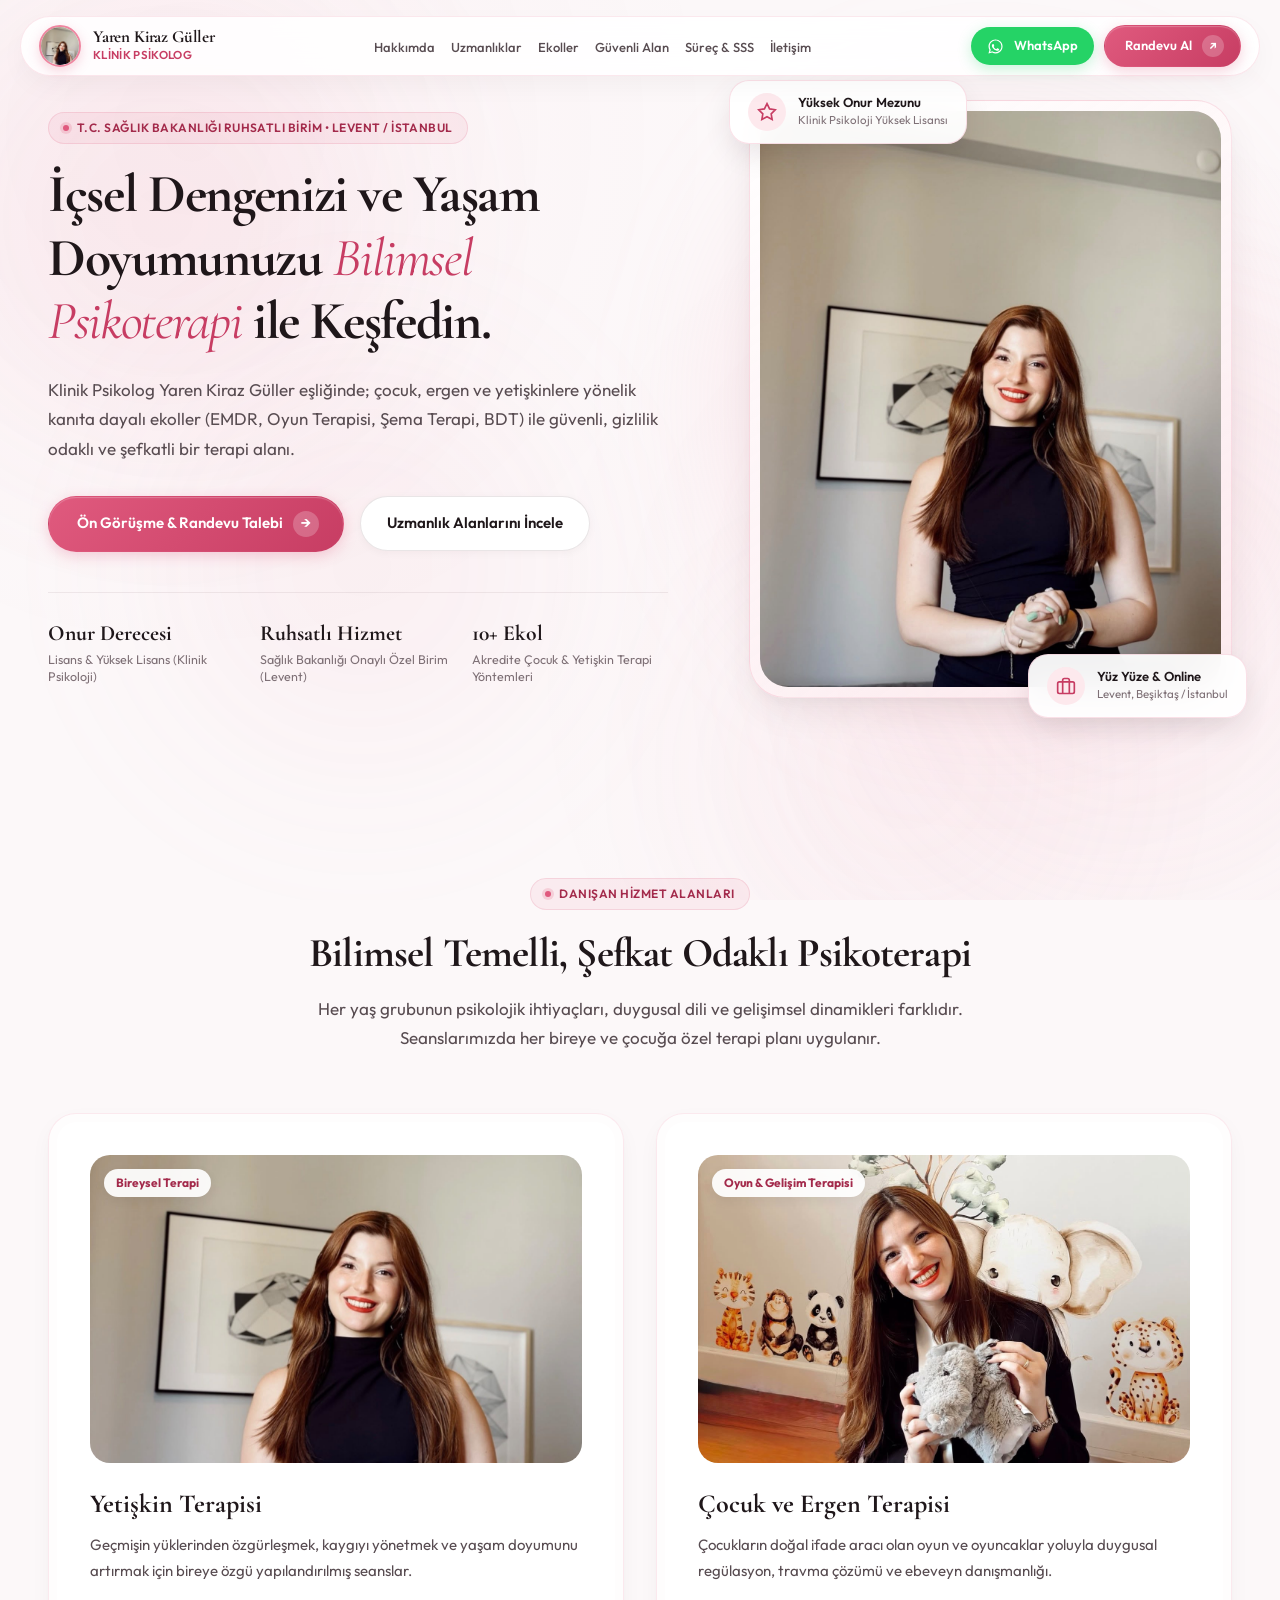
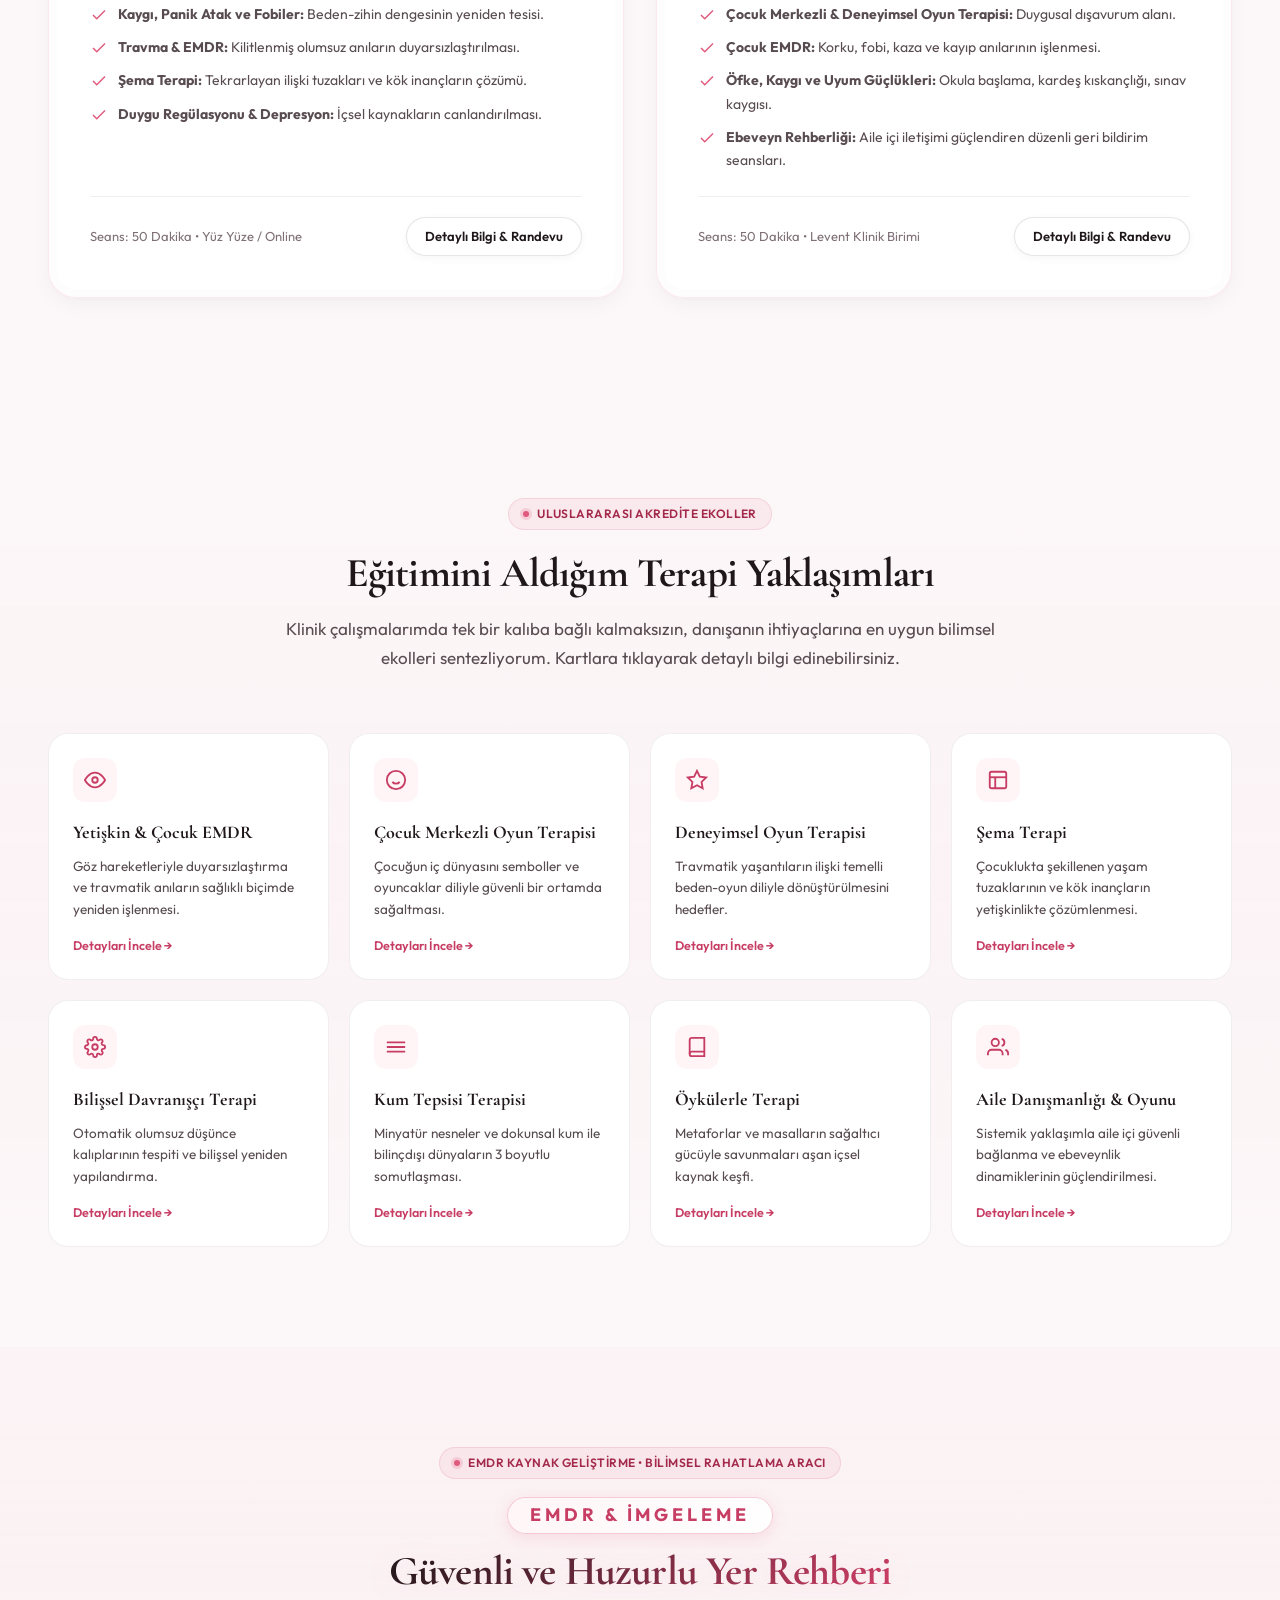
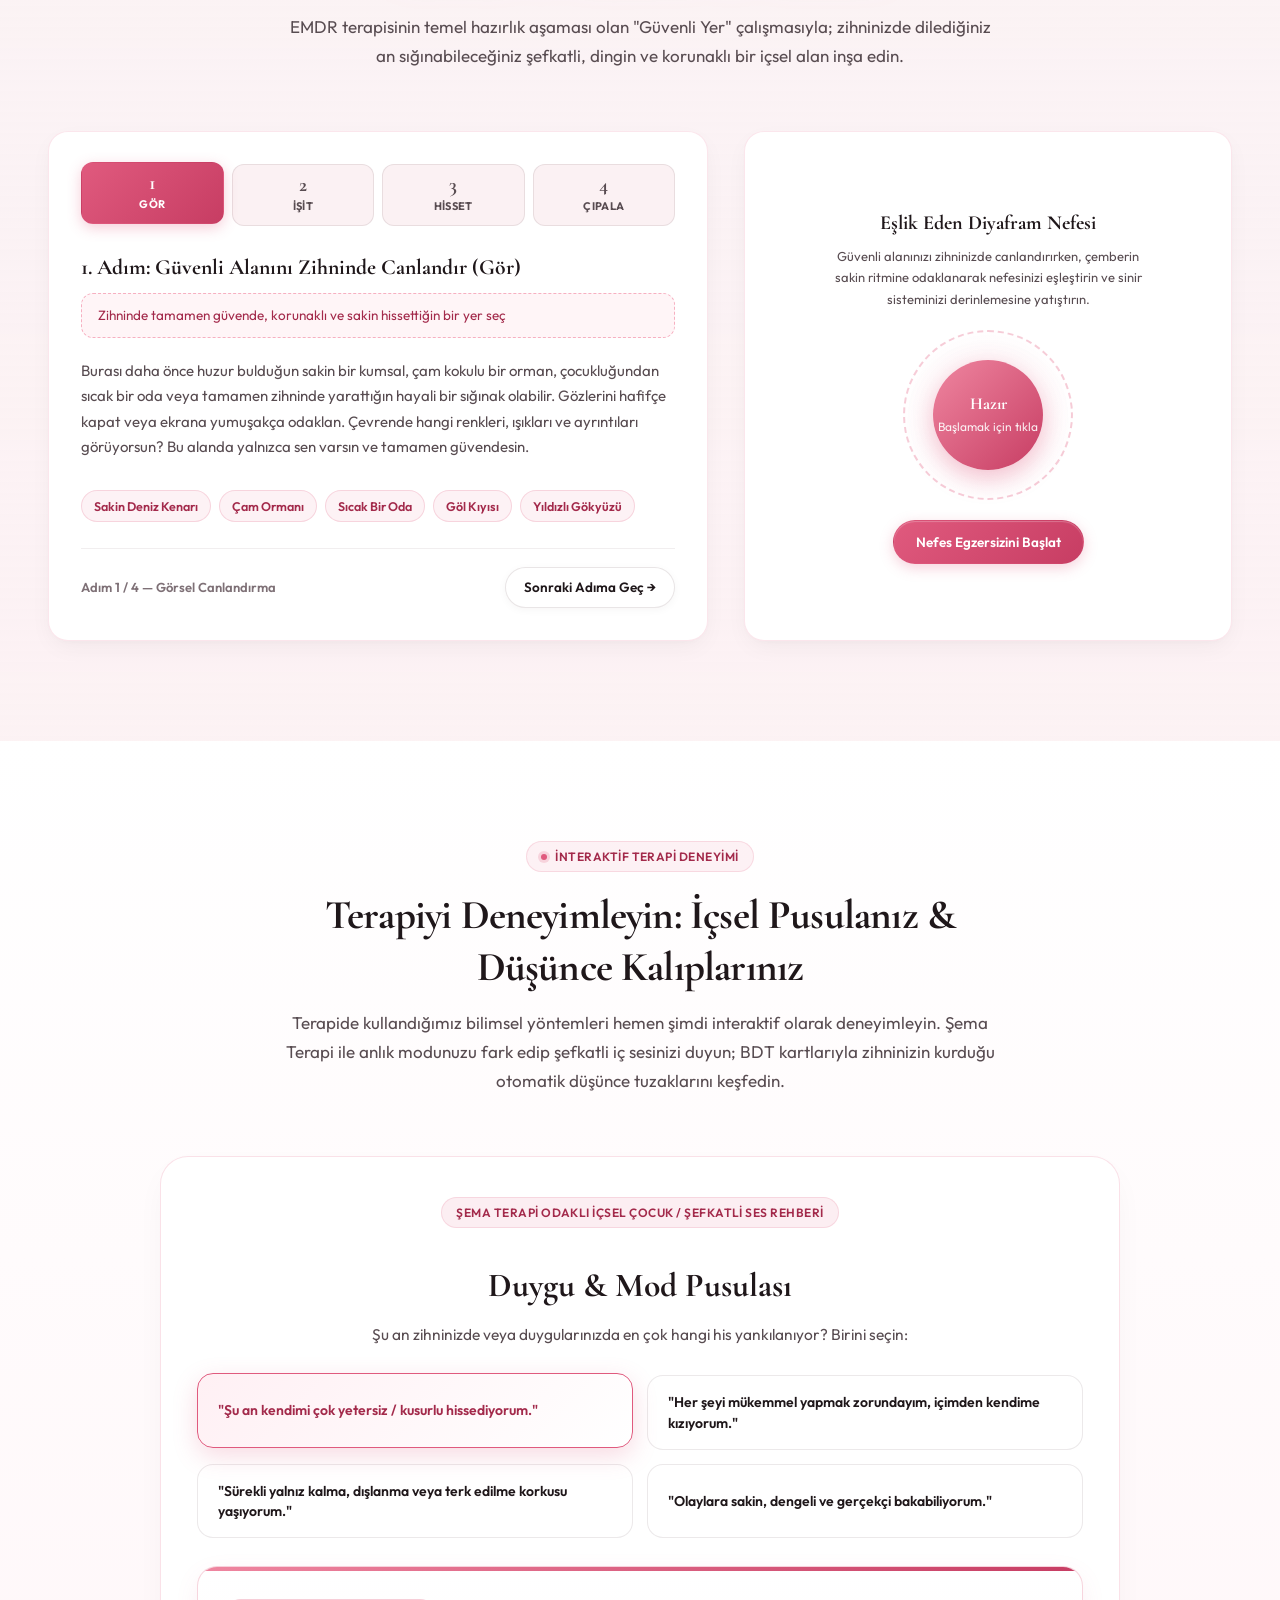
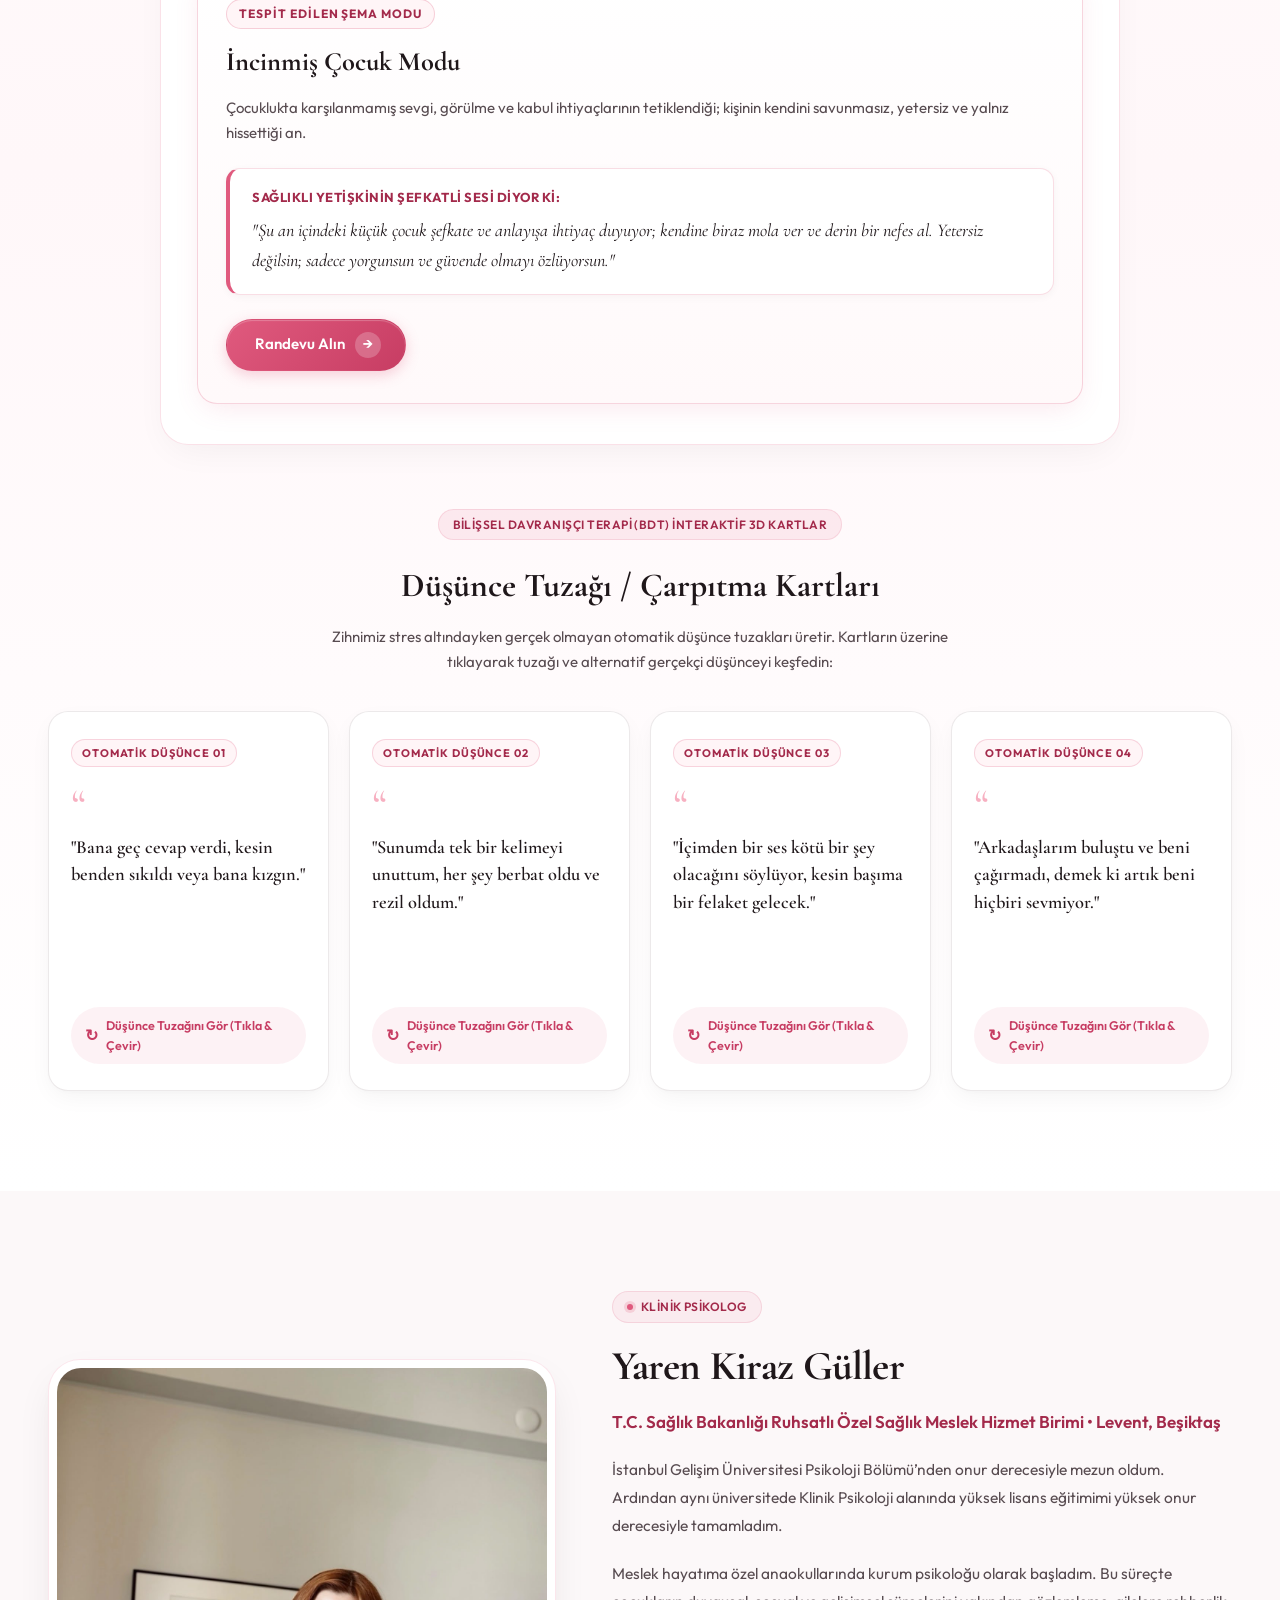
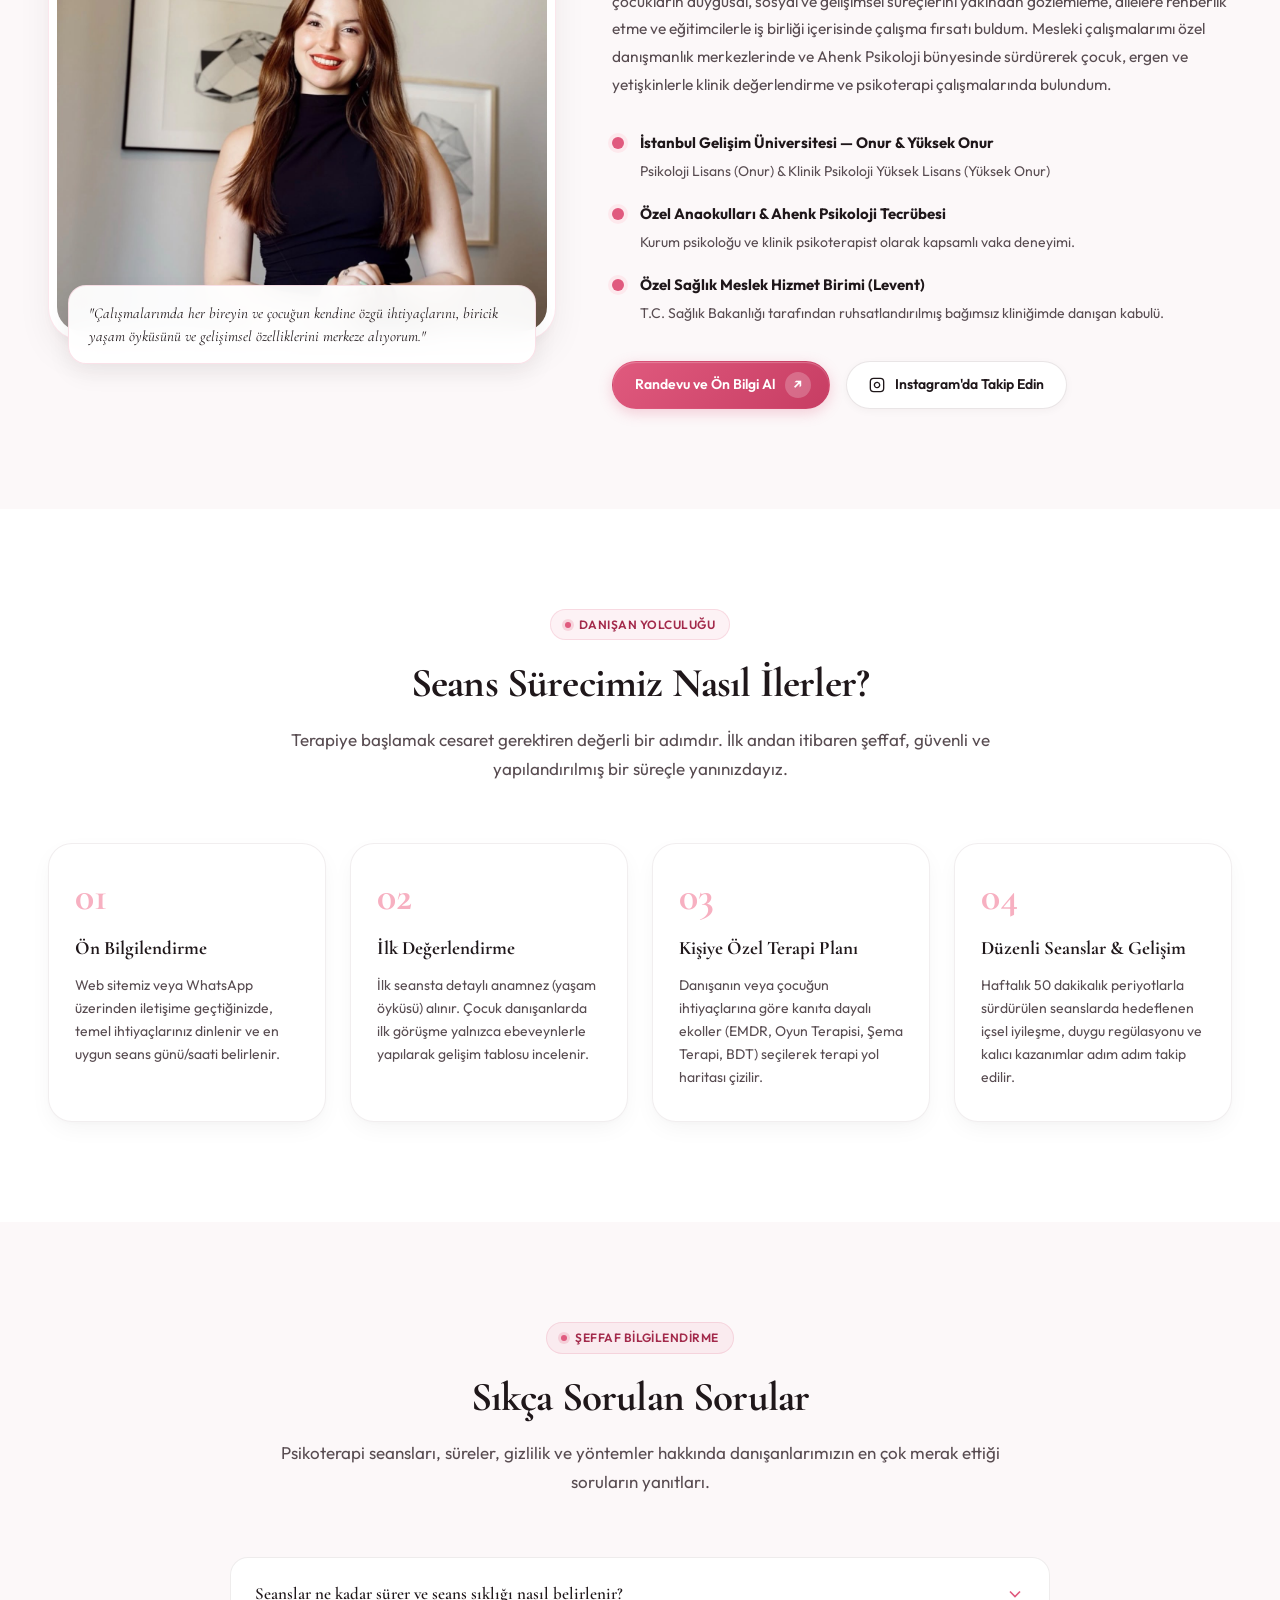
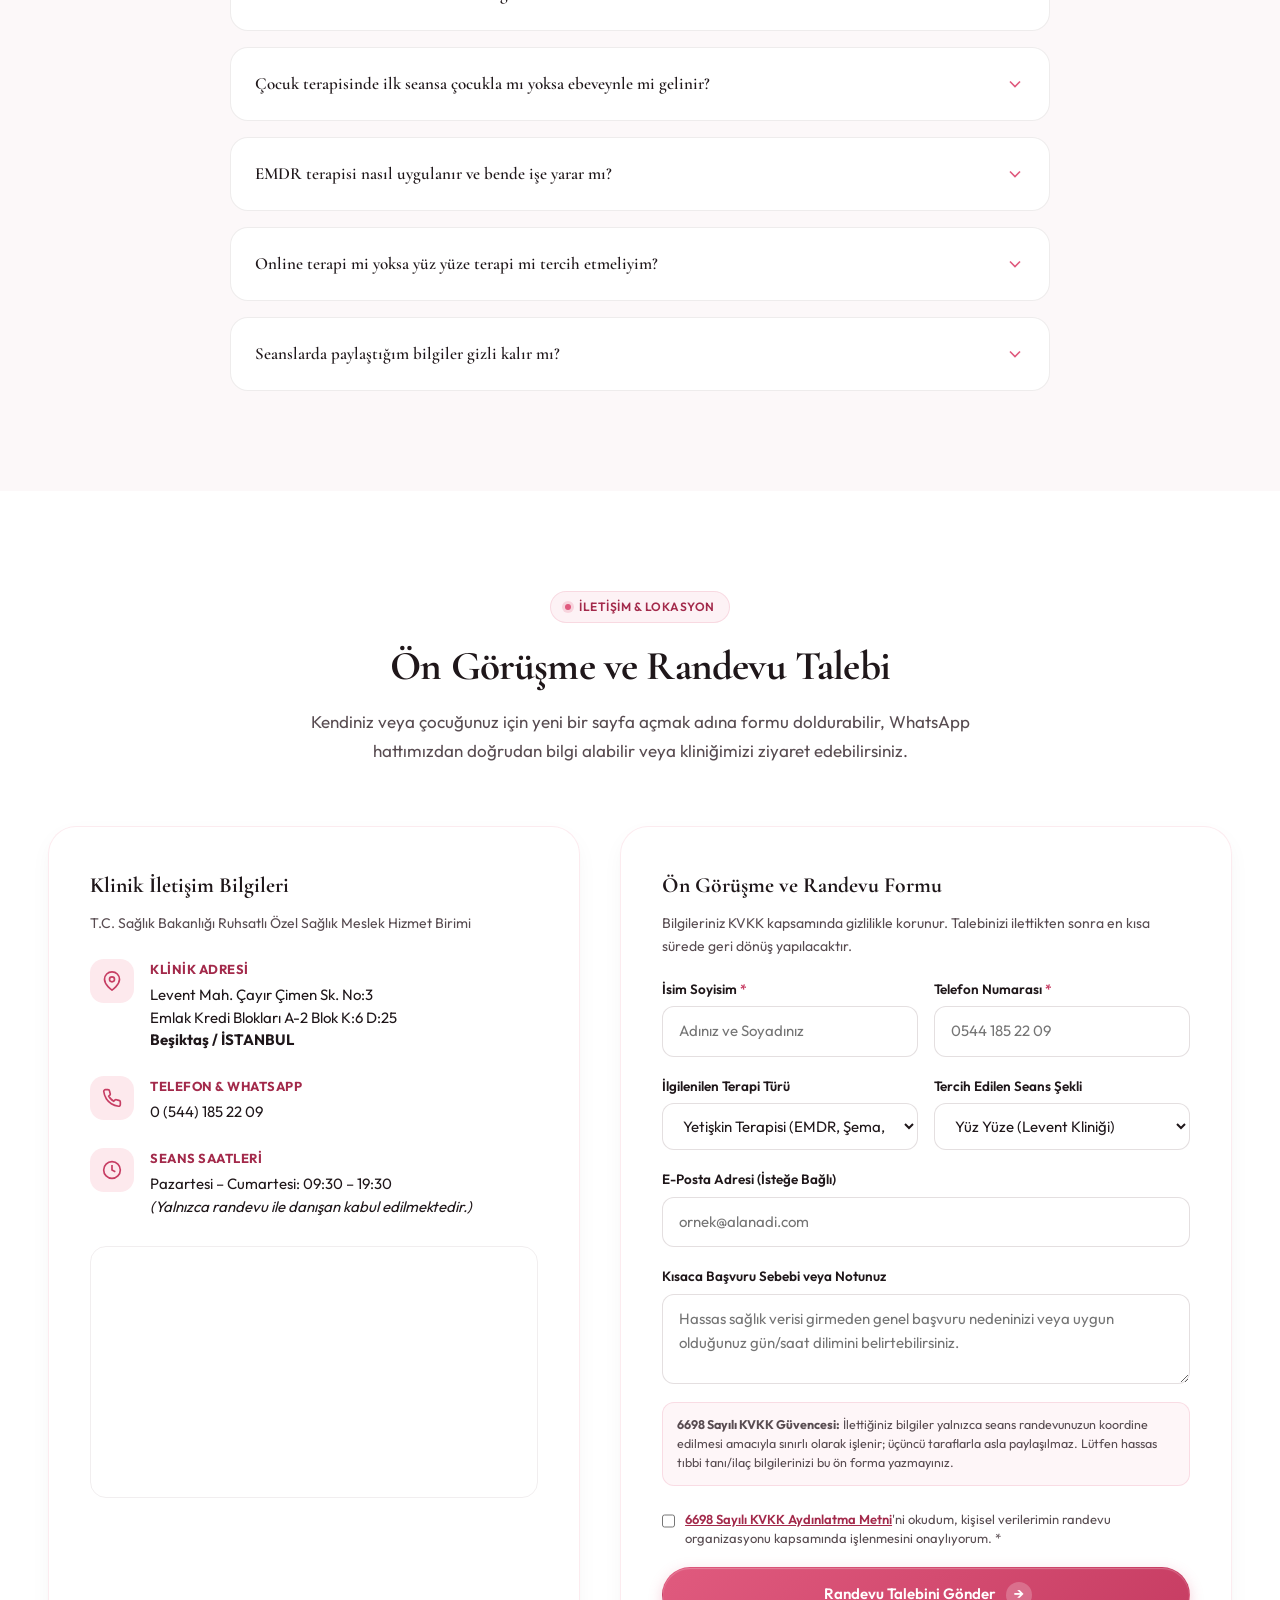
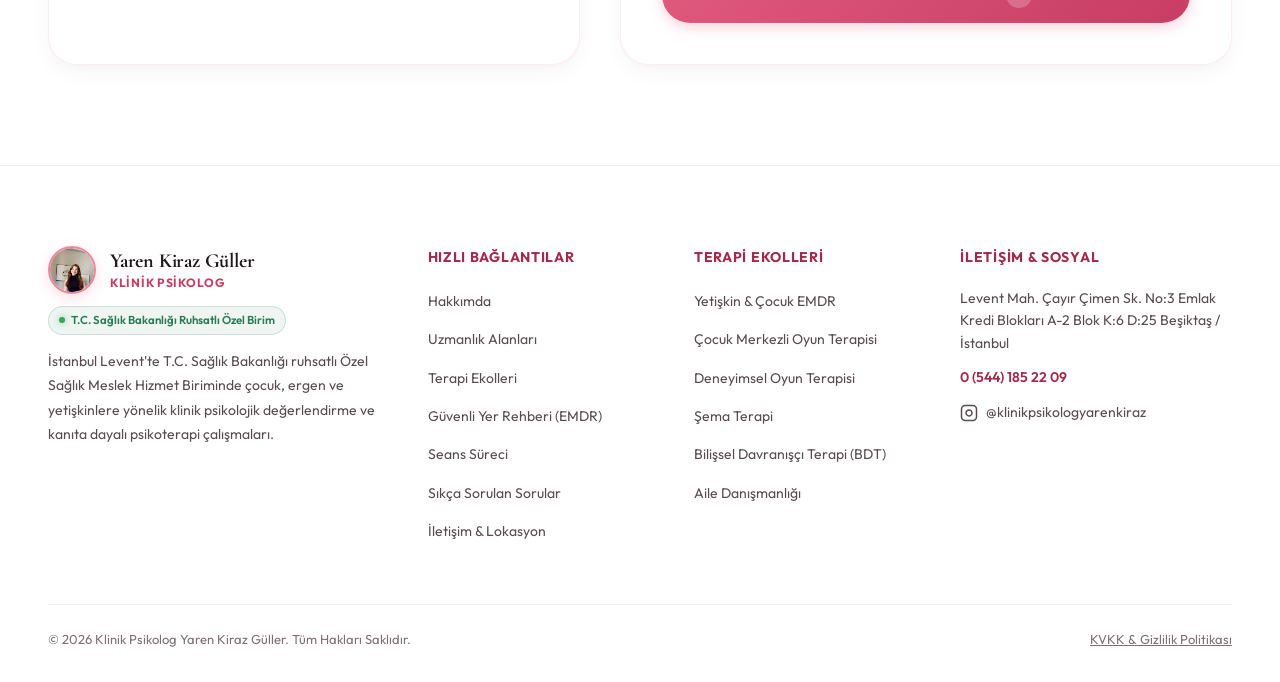
==== index.html @ e04176aa "Remove all emojis across the website and shorten appointment CTA button after compass" ====
<!DOCTYPE html>
<html lang="tr">
<head>
  <meta charset="UTF-8">
  <meta name="viewport" content="width=device-width, initial-scale=1.0">
  
  <title>Klinik Psikolog Yaren Kiraz Güller | Levent Beşiktaş Çocuk, Ergen ve Yetişkin Terapisi</title>
  <meta name="description" content="İstanbul Levent'te T.C. Sağlık Bakanlığı ruhsatlı biriminde Klinik Psikolog Yaren Kiraz Güller ile Çocuk, Ergen ve Yetişkin Terapisi, EMDR ve Oyun Terapisi seansları.">
  <meta name="keywords" content="Klinik Psikolog Yaren Kiraz Güller, Levent psikolog, Beşiktaş psikolog, çocuk terapisi istanbul, oyun terapisi levent, EMDR terapisi istanbul, yetişkin terapisi levent">
  <meta name="author" content="Klinik Psikolog Yaren Kiraz Güller">
  <link rel="canonical" href="https://www.yarenkiraz.com/">

  <!-- Open Graph / Sosyal Medya -->
  <meta property="og:type" content="website">
  <meta property="og:url" content="https://www.yarenkiraz.com/">
  <meta property="og:title" content="Klinik Psikolog Yaren Kiraz Güller | Levent Beşiktaş Psikoterapi">
  <meta property="og:description" content="İstanbul Levent'te ruhsatlı sağlık meslek biriminde çocuk, ergen ve yetişkinlere yönelik kanıta dayalı klinik psikolojik değerlendirme ve psikoterapi.">
  <meta property="og:image" content="assets/images/yaren-kiraz-portrait.jpg">
  <meta property="og:locale" content="tr_TR">

  <!-- Twitter Meta -->
  <meta name="twitter:card" content="summary_large_image">
  <meta name="twitter:title" content="Klinik Psikolog Yaren Kiraz Güller">
  <meta name="twitter:description" content="İstanbul Levent'te çocuk, ergen ve yetişkinlere yönelik kanıta dayalı klinik psikolojik değerlendirme ve psikoterapi.">
  <meta name="twitter:image" content="assets/images/yaren-kiraz-portrait.jpg">

  <!-- Favicon & Manifest -->
  <link rel="icon" type="image/svg+xml" href="data:image/svg+xml,<svg xmlns='http://www.w3.org/2000/svg' viewBox='0 0 100 100'><circle cx='50' cy='50' r='48' fill='%23E05A7E'/><text x='50' y='64' font-size='44' font-family='serif' font-weight='bold' text-anchor='middle' fill='white'>YK</text></svg>">
  <link rel="manifest" href="manifest.json">
  <meta name="theme-color" content="#FCF8F9">

  <!-- Google Fonts Preconnect & Lüks Editoryal Tipografi -->
  <link rel="preconnect" href="https://fonts.googleapis.com">
  <link rel="preconnect" href="https://fonts.gstatic.com" crossorigin>
  <link href="https://fonts.googleapis.com/css2?family=Cormorant+Garamond:ital,wght@0,400;0,500;0,600;0,700;1,400;1,600&family=Outfit:wght@300;400;500;600;700&family=Plus+Jakarta+Sans:ital,wght@0,300;0,400;0,500;0,600;0,700;1,400&display=swap" rel="stylesheet">


  <!-- Google Search Console & Analytics Altyapısı (Gerçek ID eklendiğinde devreye girer) -->
  <meta name="google-site-verification" content="GOOGLE_SEARCH_CONSOLE_DOGRULAMA_KODU">
  <!-- 
  <script async src="https://www.googletagmanager.com/gtag/js?id=G-XXXXXXXXXX"></script>
  <script>
    window.dataLayer = window.dataLayer || [];
    function gtag(){dataLayer.push(arguments);}
    gtag('js', new Date());
    gtag('config', 'G-XXXXXXXXXX');
  </script>
  -->


  <!-- CSS Bağlantısı -->
  <link rel="stylesheet" href="assets/css/styles.css">

  <!-- Yapılandırılmış Veri: LocalBusiness & MedicalBusiness (JSON-LD) -->
  <script type="application/ld+json">
  {
    "@context": "https://schema.org",
    "@type": ["MedicalBusiness", "LocalBusiness"],
    "name": "Klinik Psikolog Yaren Kiraz Güller",
    "image": "https://www.yarenkiraz.com/assets/images/yaren-kiraz-portrait.jpg",
    "telephone": "+905441852209",
    "email": "info@yarenkiraz.com",
    "url": "https://www.yarenkiraz.com/",
    "address": {
      "@type": "PostalAddress",
      "streetAddress": "Levent Mah. Çayır Çimen Sk. No:3 Emlak Kredi Blokları A-2 Blok K:6 D:25",
      "addressLocality": "Beşiktaş",
      "addressRegion": "İstanbul",
      "postalCode": "34330",
      "addressCountry": "TR"
    },
    "geo": {
      "@type": "GeoCoordinates",
      "latitude": "41.0772",
      "longitude": "29.0145"
    },
    "openingHoursSpecification": [
      {
        "@type": "OpeningHoursSpecification",
        "dayOfWeek": ["Monday", "Tuesday", "Wednesday", "Thursday", "Friday", "Saturday"],
        "opens": "09:30",
        "closes": "19:30"
      }
    ],
    "sameAs": [
      "https://www.instagram.com/klinikpsikologyarenkiraz/"
    ],
    "medicalSpecialty": [
      "https://schema.org/Psychiatric",
      "Psychology",
      "ChildAndAdolescentTherapy",
      "AdultPsychotherapy"
    ],
    "priceRange": "$$"
  }
  </script>

  <!-- SSS Yapılandırılmış Verisi (FAQ Schema) -->
  <script type="application/ld+json">
  {
    "@context": "https://schema.org",
    "@type": "FAQPage",
    "mainEntity": [
      {
        "@type": "Question",
        "name": "Seanslar ne kadar sürer ve seans sıklığı nasıl belirlenir?",
        "acceptedAnswer": {
          "@type": "Answer",
          "text": "Bireysel yetişkin seansları ve çocuk oyun terapisi seansları standart olarak 50 dakika sürmektedir. Seans sıklığı, ilk değerlendirme görüşmesinde danışanın veya çocuğun ihtiyaçlarına göre haftada 1 seans olarak planlanır; ilerleyen süreçte terapist ve danışan ortak kararıyla seyreltilebilir."
        }
      },
      {
        "@type": "Question",
        "name": "Çocuk ve ergen terapisinde ebeveyn katılımı nasıl gerçekleşir?",
        "acceptedAnswer": {
          "@type": "Answer",
          "text": "Çocuk terapisinde ilk görüşme yalnızca ebeveynlerle gerçekleştirilir. Bu seansta çocuğun gelişim öyküsü, aile dinamikleri ve başvuru sebebi detaylıca alınır. Takip eden süreçte çocukla bireysel oyun terapisi yürütülürken, belirli aralıklarla (örneğin 4-5 seansta bir) ebeveyn danışmanlığı seansları yapılır."
        }
      },
      {
        "@type": "Question",
        "name": "EMDR Terapisi nedir ve kaç seansta sonuç verir?",
        "acceptedAnswer": {
          "@type": "Answer",
          "text": "EMDR, geçmişte yaşanmış ve zihinde kilitlenmiş travmatik veya zorlayıcı anıların çift yönlü uyarım (göz hareketleri, ses vb.) yoluyla yeniden işlenmesini sağlayan bilimsel bir yöntemdir. Seans sayısı travmanın derinliğine, tekil veya karmaşık oluşuna ve danışanın içsel kaynaklarına göre kişiden kişiye farklılık gösterir."
        }
      },
      {
        "@type": "Question",
        "name": "Terapi seanslarında gizlilik nasıl korunur?",
        "acceptedAnswer": {
          "@type": "Answer",
          "text": "Seans odasında konuşulan tüm bilgiler, Türk Psikologlar Derneği Etik Yönetmeliği ve KVKK hükümleri çerçevesinde kesin bir gizlilikle korunur. Danışanın açık yazılı onayı olmaksızın hiçbir üçüncü kişi veya kurumla bilgi paylaşılmaz (yalnızca danışanın veya bir başkasının hayati tehlikesi gibi yasal zorunluluk halleri istisnadır)."
        }
      }
    ]
  }
  </script>
</head>
<body>

  <!-- ===============================================================
       LÜKS SPLASH SCREEN (Karşılama Ekranı)
       =============================================================== -->
  <div id="splash-screen" class="splash-screen-overlay" aria-hidden="true">
    <div class="splash-content">
      <div class="splash-avatar-glow"></div>
      <div class="splash-avatar-ring">
        <img src="assets/images/yaren-kiraz-portrait.jpg" alt="Klinik Psikolog Yaren Kiraz Güller" class="splash-avatar-img">
      </div>
      <div class="splash-eyebrow">T.C. Sağlık Bakanlığı Ruhsatlı Özel Sağlık Birimi</div>
      <h2 class="splash-title">Klinik Psikolog Yaren Kiraz Güller</h2>
      <p class="splash-quote">"İçsel dengenizi ve şefkatli bir terapi alanını keşfedin."</p>
      <div class="splash-loader-bar">
        <div class="splash-loader-progress"></div>
      </div>
    </div>
  </div>

  <!-- DİNAMİK YAŞAYAN ARKA PLAN AURALARI (Ambient Fluid Orbs) -->
  <div class="ambient-orbs-container" aria-hidden="true">
    <div class="ambient-orb orb-1"></div>
    <div class="ambient-orb orb-2"></div>
    <div class="ambient-orb orb-3"></div>
    <div class="ambient-orb orb-4"></div>
  </div>

  <!-- SCROLL PROGRESS BAR -->
  <div id="scroll-progress-bar" aria-hidden="true"></div>

  <!-- FLOATING ISLAND HEADER -->
  <header class="site-header">
    <nav class="nav-island" aria-label="Ana Gezinti">
      <div class="brand-wrapper">
        <a href="#ana-sayfa" class="brand-link" title="Klinik Psikolog Yaren Kiraz Güller">
          <img src="assets/images/yaren-kiraz-portrait.jpg" alt="Klinik Psikolog Yaren Kiraz Güller" class="brand-avatar-img">
          <div class="brand-text">
            <span class="brand-name">Yaren Kiraz Güller</span>
            <span class="brand-title">Klinik Psikolog</span>
          </div>
        </a>
      </div>

      <ul class="nav-links">
        <li><a href="hakkimda.html" class="nav-link">Hakkımda</a></li>
        <li><a href="uzmanliklar.html" class="nav-link">Uzmanlıklar</a></li>
        <li><a href="ekoller.html" class="nav-link">Ekoller</a></li>
        <li><a href="guvenli-alan.html" class="nav-link">Güvenli Alan</a></li>
        <li><a href="surec.html" class="nav-link">Süreç &amp; SSS</a></li>
        <li><a href="iletisim.html" class="nav-link">İletişim</a></li>
      </ul>

      <div class="nav-actions">
        <a href="https://wa.me/905441852209?text=Merhaba%20Klinik%20Psikolog%20Yaren%20Kiraz%20G%C3%BCller%2C%20seans%20bilgisi%20ve%20randevu%20hakk%C4%B1nda%20g%C3%B6r%C3%BC%C5%9Fmek%20istiyorum." 
           target="_blank" 
           rel="noopener noreferrer" 
           class="btn btn-whatsapp" 
           style="padding: 8px 16px; font-size: 0.8125rem;">
          <svg width="17" height="17" viewBox="0 0 24 24" fill="currentColor" aria-hidden="true">
            <path d="M12.04 2c-5.46 0-9.91 4.45-9.91 9.91 0 1.75.46 3.45 1.32 4.95L2.05 22l5.25-1.38c1.45.79 3.08 1.21 4.74 1.21 5.46 0 9.91-4.45 9.91-9.91 0-2.65-1.03-5.14-2.9-7.01A9.816 9.816 0 0 0 12.04 2zm.01 1.67c4.55 0 8.24 3.7 8.24 8.24 0 2.2-.86 4.28-2.42 5.83a8.19 8.19 0 0 1-5.82 2.42c-1.46 0-2.88-.39-4.14-1.12l-.3-.18-3.12.82.83-3.04-.19-.31a8.212 8.212 0 0 1-1.25-4.42c0-4.54 3.7-8.24 8.25-8.24zm4.52 11.66c-.25-.12-1.47-.72-1.7-.81-.23-.08-.4-.12-.57.12-.17.25-.66.81-.81.98-.15.17-.3.19-.55.07-.25-.12-1.05-.39-2-1.23-.74-.66-1.24-1.47-1.39-1.72-.15-.25-.02-.38.11-.5.11-.11.25-.29.37-.43.12-.15.17-.25.25-.42.08-.17.04-.32-.02-.44-.06-.12-.57-1.37-.78-1.88-.2-.49-.41-.43-.57-.44h-.48c-.17 0-.44.06-.67.31-.23.25-.88.86-.88 2.1 0 1.24.9 2.44 1.03 2.61.12.17 1.78 2.71 4.31 3.8.6.26 1.07.41 1.44.53.61.19 1.16.17 1.6.1.49-.07 1.47-.6 1.68-1.18.21-.58.21-1.07.15-1.18-.06-.11-.23-.18-.48-.3z"/>
          </svg>
          <span>WhatsApp</span>
        </a>

        <a href="iletisim.html" class="btn btn-primary" style="padding: 9px 20px; font-size: 0.8125rem;">
          <span>Randevu Al</span>
          <span class="btn-nested-icon" aria-hidden="true" style="width: 22px; height: 22px; font-size: 0.75rem;">↗</span>
        </a>

        <button class="mobile-menu-toggle" aria-label="Menüyü Aç/Kapat" aria-expanded="false">
          <span class="hamburger-line"></span>
          <span class="hamburger-line"></span>
          <span class="hamburger-line"></span>
        </button>
      </div>
    </nav>
  </header>

  <!-- Mobil Drawer Menü & Karartma Örtüsü -->
  <div class="mobile-drawer-overlay" aria-hidden="true"></div>
  <aside class="mobile-drawer" role="dialog" aria-modal="true" aria-label="Mobil Gezinti Menüsü">
    <div class="mobile-drawer-header">
      <div class="mobile-drawer-brand">
        <img src="assets/images/yaren-kiraz-portrait.jpg" alt="Klinik Psikolog Yaren Kiraz Güller" class="mobile-drawer-avatar">
        <div class="mobile-drawer-brand-text">
          <span class="mobile-drawer-name">Yaren Kiraz Güller</span>
          <span class="mobile-drawer-badge">T.C. Sağlık Bakanlığı Ruhsatlı</span>
        </div>
      </div>
      <button class="mobile-drawer-close" aria-label="Menüyü Kapat">
        <svg width="18" height="18" viewBox="0 0 24 24" fill="none" stroke="currentColor" stroke-width="2.2" stroke-linecap="round" stroke-linejoin="round">
          <line x1="18" y1="6" x2="6" y2="18"></line>
          <line x1="6" y1="6" x2="18" y2="18"></line>
        </svg>
      </button>
    </div>

    <div class="mobile-drawer-body">
      <nav class="mobile-nav" aria-label="Mobil Menü Linkleri">
        <ul class="mobile-drawer-links">
          <li>
            <a href="index.html" class="mobile-drawer-link active">
              <span class="mobile-link-inner">
                <span class="mobile-link-num">01</span>
                <span class="mobile-link-text">Ana Sayfa</span>
              </span>
              <span class="mobile-link-arrow">→</span>
            </a>
          </li>
          <li>
            <a href="hakkimda.html" class="mobile-drawer-link">
              <span class="mobile-link-inner">
                <span class="mobile-link-num">02</span>
                <span class="mobile-link-text">Hakkımda</span>
              </span>
              <span class="mobile-link-arrow">→</span>
            </a>
          </li>
          <li>
            <a href="uzmanliklar.html" class="mobile-drawer-link">
              <span class="mobile-link-inner">
                <span class="mobile-link-num">03</span>
                <span class="mobile-link-text">Uzmanlık Alanları</span>
              </span>
              <span class="mobile-link-arrow">→</span>
            </a>
          </li>
          <li>
            <a href="ekoller.html" class="mobile-drawer-link">
              <span class="mobile-link-inner">
                <span class="mobile-link-num">04</span>
                <span class="mobile-link-text">Terapi Ekolleri</span>
              </span>
              <span class="mobile-link-arrow">→</span>
            </a>
          </li>
          <li>
            <a href="guvenli-alan.html" class="mobile-drawer-link">
              <span class="mobile-link-inner">
                <span class="mobile-link-num">05</span>
                <span class="mobile-link-text">Güvenli Alan (EMDR)</span>
              </span>
              <span class="mobile-link-arrow">→</span>
            </a>
          </li>
          <li>
            <a href="surec.html" class="mobile-drawer-link">
              <span class="mobile-link-inner">
                <span class="mobile-link-num">06</span>
                <span class="mobile-link-text">Seans Süreci &amp; SSS</span>
              </span>
              <span class="mobile-link-arrow">→</span>
            </a>
          </li>
          <li>
            <a href="iletisim.html" class="mobile-drawer-link">
              <span class="mobile-link-inner">
                <span class="mobile-link-num">07</span>
                <span class="mobile-link-text">İletişim &amp; Randevu</span>
              </span>
              <span class="mobile-link-arrow">→</span>
            </a>
          </li>
        </ul>
      </nav>
    </div>

    <div class="mobile-drawer-footer">
      <div class="mobile-drawer-actions">
        <a href="https://wa.me/905441852209?text=Merhaba%20Klinik%20Psikolog%20Yaren%20Kiraz%20G%C3%BCller%2C%20seans%20bilgisi%20ve%20randevu%20hakk%C4%B1nda%20g%C3%B6r%C3%BC%C5%9Fmek%20istiyorum." 
           target="_blank" 
           rel="noopener noreferrer" 
           class="btn btn-whatsapp" 
           style="width: 100%; justify-content: center; padding: 12px 16px; font-size: 0.8125rem;">
          <svg width="17" height="17" viewBox="0 0 24 24" fill="currentColor">
            <path d="M12.04 2c-5.46 0-9.91 4.45-9.91 9.91 0 1.75.46 3.45 1.32 4.95L2.05 22l5.25-1.38c1.45.79 3.08 1.21 4.74 1.21 5.46 0 9.91-4.45 9.91-9.91 0-2.65-1.03-5.14-2.9-7.01A9.816 9.816 0 0 0 12.04 2zm.01 1.67c4.55 0 8.24 3.7 8.24 8.24 0 2.2-.86 4.28-2.42 5.83a8.19 8.19 0 0 1-5.82 2.42c-1.46 0-2.88-.39-4.14-1.12l-.3-.18-3.12.82.83-3.04-.19-.31a8.212 8.212 0 0 1-1.25-4.42c0-4.54 3.7-8.24 8.25-8.24zm4.52 11.66c-.25-.12-1.47-.72-1.7-.81-.23-.08-.4-.12-.57.12-.17.25-.66.81-.81.98-.15.17-.3.19-.55.07-.25-.12-1.05-.39-2-1.23-.74-.66-1.24-1.47-1.39-1.72-.15-.25-.02-.38.11-.5.11-.11.25-.29.37-.43.12-.15.17-.25.25-.42.08-.17.04-.32-.02-.44-.06-.12-.57-1.37-.78-1.88-.2-.49-.41-.43-.57-.44h-.48c-.17 0-.44.06-.67.31-.23.25-.88.86-.88 2.1 0 1.24.9 2.44 1.03 2.61.12.17 1.78 2.71 4.31 3.8.6.26 1.07.41 1.44.53.61.19 1.16.17 1.6.1.49-.07 1.47-.6 1.68-1.18.21-.58.21-1.07.15-1.18-.06-.11-.23-.18-.48-.3z"/>
          </svg>
          <span>WhatsApp Randevu Hattı</span>
        </a>
        <a href="tel:+905441852209" class="btn btn-secondary" style="width: 100%; justify-content: center; padding: 11px 16px; font-size: 0.8125rem;">
          <svg width="15" height="15" viewBox="0 0 24 24" fill="none" stroke="currentColor" stroke-width="2">
            <path d="M22 16.92v3a2 2 0 0 1-2.18 2 19.79 19.79 0 0 1-8.63-3.07 19.5 19.5 0 0 1-6-6 19.79 19.79 0 0 1-3.07-8.67A2 2 0 0 1 4.11 2h3a2 2 0 0 1 2 1.72 12.84 12.84 0 0 0 .7 2.81 2 2 0 0 1-.45 2.11L8.09 9.91a16 16 0 0 0 6 6l1.27-1.27a2 2 0 0 1 2.11-.45 12.84 12.84 0 0 0 2.81.7A2 2 0 0 1 22 16.92z"></path>
          </svg>
          <span>0 (544) 185 22 09</span>
        </a>
      </div>
      <div class="mobile-drawer-clinic-info">
        <p>Levent Mah. Çayır Çimen Sk. No:3 Beşiktaş / İstanbul</p>
      </div>
    </div>
  </aside>

  <main id="ana-sayfa">
    <!-- ===============================================================
         HERO SECTION
         =============================================================== -->
    <section class="hero-section">
      <div class="container">
        <div class="hero-grid">
          
          <div class="hero-content">
            <div class="eyebrow-badge">
              <span class="eyebrow-dot"></span>
              <span>T.C. Sağlık Bakanlığı Ruhsatlı Birim • Levent / İstanbul</span>
            </div>

            <h1 class="hero-title">
              İçsel Dengenizi ve Yaşam Doyumunuzu <em>Bilimsel Psikoterapi</em> ile Keşfedin.
            </h1>

            <p class="hero-lead">
              Klinik Psikolog Yaren Kiraz Güller eşliğinde; çocuk, ergen ve yetişkinlere yönelik kanıta dayalı ekoller (EMDR, Oyun Terapisi, Şema Terapi, BDT) ile güvenli, gizlilik odaklı ve şefkatli bir terapi alanı.
            </p>

            <div class="hero-cta-group">
              <a href="#iletisim" class="btn btn-primary" style="padding: 14px 28px; font-size: 0.9375rem;">
                <span>Ön Görüşme & Randevu Talebi</span>
                <span class="btn-nested-icon" aria-hidden="true">→</span>
              </a>
              <a href="#uzmanliklar" class="btn btn-secondary" style="padding: 14px 26px; font-size: 0.9375rem;">
                <span>Uzmanlık Alanlarını İncele</span>
              </a>
            </div>

            <div class="hero-trust-bar">
              <div class="trust-item">
                <span class="trust-value">Onur Derecesi</span>
                <span class="trust-label">Lisans & Yüksek Lisans (Klinik Psikoloji)</span>
              </div>
              <div class="trust-item">
                <span class="trust-value">Ruhsatlı Hizmet</span>
                <span class="trust-label">Sağlık Bakanlığı Onaylı Özel Birim (Levent)</span>
              </div>
              <div class="trust-item">
                <span class="trust-value">10+ Ekol</span>
                <span class="trust-label">Akredite Çocuk & Yetişkin Terapi Yöntemleri</span>
              </div>
            </div>
          </div>

          <!-- Hero Portrait & Haptic Visual Composition -->
          <div class="hero-visual-wrapper">
            <div class="hero-visual-glow" aria-hidden="true"></div>
            <!-- 3D Tilt Wrapper -->
            <div class="tilt-card">
              <div class="hero-portrait-frame">
                <div class="hero-portrait-inner">
                  <img src="assets/images/yaren-kiraz-portrait.jpg" 
                       alt="Klinik Psikolog Yaren Kiraz Güller Portresi" 
                       class="hero-portrait-img"
                       width="660" 
                       height="804"
                       loading="eager"
                       fetchpriority="high">
                </div>
              </div>
            </div>

            <!-- Floating Credibility Badges -->
            <div class="floating-badge floating-badge-top" aria-hidden="true">
              <div class="floating-badge-icon">
                <svg width="20" height="20" viewBox="0 0 24 24" fill="none" stroke="currentColor" stroke-width="2">
                  <path d="M12 2l3.09 6.26L22 9.27l-5 4.87 1.18 6.88L12 17.77l-6.18 3.25L7 14.14 2 9.27l6.91-1.01L12 2z"></path>
                </svg>
              </div>
              <div>
                <div class="floating-badge-text">Yüksek Onur Mezunu</div>
                <div class="floating-badge-sub">Klinik Psikoloji Yüksek Lisansı</div>
              </div>
            </div>

            <div class="floating-badge floating-badge-bottom" aria-hidden="true">
              <div class="floating-badge-icon">
                <svg width="20" height="20" viewBox="0 0 24 24" fill="none" stroke="currentColor" stroke-width="2">
                  <rect x="2" y="7" width="20" height="14" rx="2" ry="2"></rect>
                  <path d="M16 21V5a2 2 0 0 0-2-2h-4a2 2 0 0 0-2 2v16"></path>
                </svg>
              </div>
              <div>
                <div class="floating-badge-text">Yüz Yüze & Online</div>
                <div class="floating-badge-sub">Levent, Beşiktaş / İstanbul</div>
              </div>
            </div>

          </div>

        </div>
      </div>
    </section>

    <!-- ===============================================================
         UZMANLIK ALANLARI SECTION (Çocuk & Ergen ve Yetişkin)
         =============================================================== -->
    <section id="uzmanliklar" class="section">
      <div class="container">
        
        <div class="section-header reveal-on-scroll">
          <div class="eyebrow-badge">
            <span class="eyebrow-dot"></span>
            <span>Danışan Hizmet Alanları</span>
          </div>
          <h2 class="section-title">Bilimsel Temelli, Şefkat Odaklı Psikoterapi</h2>
          <p class="section-description">
            Her yaş grubunun psikolojik ihtiyaçları, duygusal dili ve gelişimsel dinamikleri farklıdır. Seanslarımızda her bireye ve çocuğa özel terapi planı uygulanır.
          </p>
        </div>

        <div class="services-grid">

          <!-- KART 1: Yetişkin Terapisi -->
          <div class="double-bezel-outer tilt-card reveal-on-scroll stagger-1">
            <div class="double-bezel-inner service-card">
              <div class="service-image-box">
                <img src="assets/images/yaren-kiraz-portrait.jpg" 
                     alt="Yetişkin Terapisi Seansı - Klinik Psikolog Yaren Kiraz Güller" 
                     class="service-image" 
                     loading="lazy">
                <span class="service-tag">Bireysel Terapi</span>
              </div>

              <h3 class="service-title">Yetişkin Terapisi</h3>
              <p class="service-desc">
                Geçmişin yüklerinden özgürleşmek, kaygıyı yönetmek ve yaşam doyumunu artırmak için bireye özgü yapılandırılmış seanslar.
              </p>

              <ul class="service-features-list">
                <li class="service-feature-item">
                  <svg class="service-feature-icon" viewBox="0 0 24 24" fill="none" stroke="currentColor" stroke-width="2">
                    <polyline points="20 6 9 17 4 12"></polyline>
                  </svg>
                  <span><strong>Kaygı, Panik Atak ve Fobiler:</strong> Beden-zihin dengesinin yeniden tesisi.</span>
                </li>
                <li class="service-feature-item">
                  <svg class="service-feature-icon" viewBox="0 0 24 24" fill="none" stroke="currentColor" stroke-width="2">
                    <polyline points="20 6 9 17 4 12"></polyline>
                  </svg>
                  <span><strong>Travma & EMDR:</strong> Kilitlenmiş olumsuz anıların duyarsızlaştırılması.</span>
                </li>
                <li class="service-feature-item">
                  <svg class="service-feature-icon" viewBox="0 0 24 24" fill="none" stroke="currentColor" stroke-width="2">
                    <polyline points="20 6 9 17 4 12"></polyline>
                  </svg>
                  <span><strong>Şema Terapi:</strong> Tekrarlayan ilişki tuzakları ve kök inançların çözümü.</span>
                </li>
                <li class="service-feature-item">
                  <svg class="service-feature-icon" viewBox="0 0 24 24" fill="none" stroke="currentColor" stroke-width="2">
                    <polyline points="20 6 9 17 4 12"></polyline>
                  </svg>
                  <span><strong>Duygu Regülasyonu & Depresyon:</strong> İçsel kaynakların canlandırılması.</span>
                </li>
              </ul>

              <div class="service-footer">
                <span style="font-size: 0.8125rem; color: var(--text-muted);">Seans: 50 Dakika • Yüz Yüze / Online</span>
                <a href="#iletisim" class="btn btn-secondary" style="padding: 8px 18px; font-size: 0.8125rem;">
                  <span>Detaylı Bilgi & Randevu</span>
                </a>
              </div>
            </div>
          </div>

          <!-- KART 2: Çocuk ve Ergen Terapisi (Oyun Terapisi Görseliyle) -->
          <div class="double-bezel-outer tilt-card reveal-on-scroll stagger-2">
            <div class="double-bezel-inner service-card">
              <div class="service-image-box">
                <img src="assets/images/yaren-kiraz-cocuk-oyun-terapisi.jpg" 
                     alt="Çocuk ve Ergen Oyun Terapisi - Klinik Psikolog Yaren Kiraz Güller" 
                     class="service-image" 
                     loading="lazy">
                <span class="service-tag">Oyun & Gelişim Terapisi</span>
              </div>

              <h3 class="service-title">Çocuk ve Ergen Terapisi</h3>
              <p class="service-desc">
                Çocukların doğal ifade aracı olan oyun ve oyuncaklar yoluyla duygusal regülasyon, travma çözümü ve ebeveyn danışmanlığı.
              </p>

              <ul class="service-features-list">
                <li class="service-feature-item">
                  <svg class="service-feature-icon" viewBox="0 0 24 24" fill="none" stroke="currentColor" stroke-width="2">
                    <polyline points="20 6 9 17 4 12"></polyline>
                  </svg>
                  <span><strong>Çocuk Merkezli & Deneyimsel Oyun Terapisi:</strong> Duygusal dışavurum alanı.</span>
                </li>
                <li class="service-feature-item">
                  <svg class="service-feature-icon" viewBox="0 0 24 24" fill="none" stroke="currentColor" stroke-width="2">
                    <polyline points="20 6 9 17 4 12"></polyline>
                  </svg>
                  <span><strong>Çocuk EMDR:</strong> Korku, fobi, kaza ve kayıp anılarının işlenmesi.</span>
                </li>
                <li class="service-feature-item">
                  <svg class="service-feature-icon" viewBox="0 0 24 24" fill="none" stroke="currentColor" stroke-width="2">
                    <polyline points="20 6 9 17 4 12"></polyline>
                  </svg>
                  <span><strong>Öfke, Kaygı ve Uyum Güçlükleri:</strong> Okula başlama, kardeş kıskançlığı, sınav kaygısı.</span>
                </li>
                <li class="service-feature-item">
                  <svg class="service-feature-icon" viewBox="0 0 24 24" fill="none" stroke="currentColor" stroke-width="2">
                    <polyline points="20 6 9 17 4 12"></polyline>
                  </svg>
                  <span><strong>Ebeveyn Rehberliği:</strong> Aile içi iletişimi güçlendiren düzenli geri bildirim seansları.</span>
                </li>
              </ul>

              <div class="service-footer">
                <span style="font-size: 0.8125rem; color: var(--text-muted);">Seans: 50 Dakika • Levent Klinik Birimi</span>
                <a href="#iletisim" class="btn btn-secondary" style="padding: 8px 18px; font-size: 0.8125rem;">
                  <span>Detaylı Bilgi & Randevu</span>
                </a>
              </div>
            </div>
          </div>

        </div>

      </div>
    </section>

    <!-- ===============================================================
         EKOLLER & YAKLAŞIMLAR (Interactive Ekol Explorer)
         =============================================================== -->
    <section id="ekoller" class="section ekoller-section">
      <div class="container">
        
        <div class="section-header reveal-on-scroll">
          <div class="eyebrow-badge">
            <span class="eyebrow-dot"></span>
            <span>Uluslararası Akredite Ekoller</span>
          </div>
          <h2 class="section-title">Eğitimini Aldığım Terapi Yaklaşımları</h2>
          <p class="section-description">
            Klinik çalışmalarımda tek bir kalıba bağlı kalmaksızın, danışanın ihtiyaçlarına en uygun bilimsel ekolleri sentezliyorum. Kartlara tıklayarak detaylı bilgi edinebilirsiniz.
          </p>
        </div>

        <div class="ekoller-grid">

          <!-- 1: EMDR -->
          <div class="ekol-card" data-ekol="emdr" role="button" tabindex="0" aria-label="EMDR Terapisi Detayları">
            <div class="ekol-icon-wrap">
              <svg width="22" height="22" viewBox="0 0 24 24" fill="none" stroke="currentColor" stroke-width="2">
                <path d="M1 12s4-8 11-8 11 8 11 8-4 8-11 8-11-8-11-8z"></path>
                <circle cx="12" cy="12" r="3"></circle>
              </svg>
            </div>
            <h3 class="ekol-title">Yetişkin & Çocuk EMDR</h3>
            <p class="ekol-brief">Göz hareketleriyle duyarsızlaştırma ve travmatik anıların sağlıklı biçimde yeniden işlenmesi.</p>
            <span class="ekol-action-link">Detayları İncele →</span>
          </div>

          <!-- 2: Çocuk Merkezli Oyun Terapisi -->
          <div class="ekol-card" data-ekol="oyun_cocuk_merkezli" role="button" tabindex="0" aria-label="Çocuk Merkezli Oyun Terapisi Detayları">
            <div class="ekol-icon-wrap">
              <svg width="22" height="22" viewBox="0 0 24 24" fill="none" stroke="currentColor" stroke-width="2">
                <circle cx="12" cy="12" r="10"></circle>
                <path d="M8 14s1.5 2 4 2 4-2 4-2"></path>
                <line x1="9" y1="9" x2="9.01" y2="9"></line>
                <line x1="15" y1="9" x2="15.01" y2="9"></line>
              </svg>
            </div>
            <h3 class="ekol-title">Çocuk Merkezli Oyun Terapisi</h3>
            <p class="ekol-brief">Çocuğun iç dünyasını semboller ve oyuncaklar diliyle güvenli bir ortamda sağaltması.</p>
            <span class="ekol-action-link">Detayları İncele →</span>
          </div>

          <!-- 3: Deneyimsel Oyun Terapisi -->
          <div class="ekol-card" data-ekol="deneyimsel_oyun" role="button" tabindex="0" aria-label="Deneyimsel Oyun Terapisi Detayları">
            <div class="ekol-icon-wrap">
              <svg width="22" height="22" viewBox="0 0 24 24" fill="none" stroke="currentColor" stroke-width="2">
                <polygon points="12 2 15.09 8.26 22 9.27 17 14.14 18.18 21.02 12 17.77 5.82 21.02 7 14.14 2 9.27 8.91 8.26 12 2"></polygon>
              </svg>
            </div>
            <h3 class="ekol-title">Deneyimsel Oyun Terapisi</h3>
            <p class="ekol-brief">Travmatik yaşantıların ilişki temelli beden-oyun diliyle dönüştürülmesini hedefler.</p>
            <span class="ekol-action-link">Detayları İncele →</span>
          </div>

          <!-- 4: Şema Terapi -->
          <div class="ekol-card" data-ekol="sema" role="button" tabindex="0" aria-label="Şema Terapi Detayları">
            <div class="ekol-icon-wrap">
              <svg width="22" height="22" viewBox="0 0 24 24" fill="none" stroke="currentColor" stroke-width="2">
                <rect x="3" y="3" width="18" height="18" rx="2" ry="2"></rect>
                <line x1="3" y1="9" x2="21" y2="9"></line>
                <line x1="9" y1="21" x2="9" y2="9"></line>
              </svg>
            </div>
            <h3 class="ekol-title">Şema Terapi</h3>
            <p class="ekol-brief">Çocuklukta şekillenen yaşam tuzaklarının ve kök inançların yetişkinlikte çözümlenmesi.</p>
            <span class="ekol-action-link">Detayları İncele →</span>
          </div>

          <!-- 5: Bilişsel Davranışçı Terapi (BDT) -->
          <div class="ekol-card" data-ekol="bdt" role="button" tabindex="0" aria-label="Bilişsel Davranışçı Terapi Detayları">
            <div class="ekol-icon-wrap">
              <svg width="22" height="22" viewBox="0 0 24 24" fill="none" stroke="currentColor" stroke-width="2">
                <circle cx="12" cy="12" r="3"></circle>
                <path d="M19.4 15a1.65 1.65 0 0 0 .33 1.82l.06.06a2 2 0 0 1 0 2.83 2 2 0 0 1-2.83 0l-.06-.06a1.65 1.65 0 0 0-1.82-.33 1.65 1.65 0 0 0-1 1.51V21a2 2 0 0 1-2 2 2 2 0 0 1-2-2v-.09A1.65 1.65 0 0 0 9 19.4a1.65 1.65 0 0 0-1.82.33l-.06.06a2 2 0 0 1-2.83 0 2 2 0 0 1 0-2.83l.06-.06a1.65 1.65 0 0 0 .33-1.82 1.65 1.65 0 0 0-1.51-1H3a2 2 0 0 1-2-2 2 2 0 0 1 2-2h.09A1.65 1.65 0 0 0 4.6 9a1.65 1.65 0 0 0-.33-1.82l-.06-.06a2 2 0 0 1 0-2.83 2 2 0 0 1 2.83 0l.06.06a1.65 1.65 0 0 0 1.82.33H9a1.65 1.65 0 0 0 1-1.51V3a2 2 0 0 1 2-2 2 2 0 0 1 2 2v.09a1.65 1.65 0 0 0 1 1.51 1.65 1.65 0 0 0 1.82-.33l.06-.06a2 2 0 0 1 2.83 0 2 2 0 0 1 0 2.83l-.06.06a1.65 1.65 0 0 0-.33 1.82V9a1.65 1.65 0 0 0 1.51 1H21a2 2 0 0 1 2 2 2 2 0 0 1-2 2h-.09a1.65 1.65 0 0 0-1.51 1z"></path>
              </svg>
            </div>
            <h3 class="ekol-title">Bilişsel Davranışçı Terapi</h3>
            <p class="ekol-brief">Otomatik olumsuz düşünce kalıplarının tespiti ve bilişsel yeniden yapılandırma.</p>
            <span class="ekol-action-link">Detayları İncele →</span>
          </div>

          <!-- 6: Kum Tepsisi Terapisi -->
          <div class="ekol-card" data-ekol="kum_tepsisi" role="button" tabindex="0" aria-label="Kum Tepsisi Terapisi Detayları">
            <div class="ekol-icon-wrap">
              <svg width="22" height="22" viewBox="0 0 24 24" fill="none" stroke="currentColor" stroke-width="2">
                <path d="M2 12h20M2 17h20M2 7h20"></path>
              </svg>
            </div>
            <h3 class="ekol-title">Kum Tepsisi Terapisi</h3>
            <p class="ekol-brief">Minyatür nesneler ve dokunsal kum ile bilinçdışı dünyaların 3 boyutlu somutlaşması.</p>
            <span class="ekol-action-link">Detayları İncele →</span>
          </div>

          <!-- 7: Öykülerle Terapi -->
          <div class="ekol-card" data-ekol="oykulerle_terapi" role="button" tabindex="0" aria-label="Öykülerle Terapi Detayları">
            <div class="ekol-icon-wrap">
              <svg width="22" height="22" viewBox="0 0 24 24" fill="none" stroke="currentColor" stroke-width="2">
                <path d="M4 19.5A2.5 2.5 0 0 1 6.5 17H20"></path>
                <path d="M6.5 2H20v20H6.5A2.5 2.5 0 0 1 4 19.5v-15A2.5 2.5 0 0 1 6.5 2z"></path>
              </svg>
            </div>
            <h3 class="ekol-title">Öykülerle Terapi</h3>
            <p class="ekol-brief">Metaforlar ve masalların sağaltıcı gücüyle savunmaları aşan içsel kaynak keşfi.</p>
            <span class="ekol-action-link">Detayları İncele →</span>
          </div>

          <!-- 8: Aile Danışmanlığı & Oyunu -->
          <div class="ekol-card" data-ekol="aile_danismanligi" role="button" tabindex="0" aria-label="Aile Danışmanlığı Detayları">
            <div class="ekol-icon-wrap">
              <svg width="22" height="22" viewBox="0 0 24 24" fill="none" stroke="currentColor" stroke-width="2">
                <path d="M17 21v-2a4 4 0 0 0-4-4H5a4 4 0 0 0-4 4v2"></path>
                <circle cx="9" cy="7" r="4"></circle>
                <path d="M23 21v-2a4 4 0 0 0-3-3.87"></path>
                <path d="M16 3.13a4 4 0 0 1 0 7.75"></path>
              </svg>
            </div>
            <h3 class="ekol-title">Aile Danışmanlığı & Oyunu</h3>
            <p class="ekol-brief">Sistemik yaklaşımla aile içi güvenli bağlanma ve ebeveynlik dinamiklerinin güçlendirilmesi.</p>
            <span class="ekol-action-link">Detayları İncele →</span>
          </div>

        </div>

      </div>
    </section>

    <!-- ===============================================================
         EMDR & İMGELEME: GÜVENLİ VE HUZURLU YER REHBERİ
         =============================================================== -->
    <section id="guvenli-alan" class="section grounding-section" style="position: relative;">
      <span id="topraklama" style="position: absolute; top: -100px; left: 0;" aria-hidden="true"></span>
      <div class="container">
        
        <div class="section-header reveal-on-scroll">
          <div class="eyebrow-badge">
            <span class="eyebrow-dot"></span>
            <span>EMDR Kaynak Geliştirme • Bilimsel Rahatlama Aracı</span>
          </div>
          <h2 class="section-title grounding-headline-glow">
            <span class="grounding-numbers-pill">EMDR &amp; İMGELEME</span>
            <span class="grounding-headline-text">Güvenli ve Huzurlu Yer Rehberi</span>
          </h2>
          <p class="section-description">
            EMDR terapisinin temel hazırlık aşaması olan "Güvenli Yer" çalışmasıyla; zihninizde dilediğiniz an sığınabileceğiniz şefkatli, dingin ve korunaklı bir içsel alan inşa edin.
          </p>
        </div>

        <div class="grounding-grid">
          
          <!-- Sol: 4 Adımlı EMDR Güvenli Yer İmgeleme Kartı -->
          <div class="grounding-card reveal-on-scroll stagger-1">
            <div>
              <div class="grounding-steps-bar" role="tablist" aria-label="Güvenli Yer Adımları">
                <button class="grounding-step-btn active" data-step="1" role="tab" aria-selected="true">
                  <span class="grounding-step-num">1</span>
                  <span class="grounding-step-label">Gör</span>
                </button>
                <button class="grounding-step-btn" data-step="2" role="tab" aria-selected="false">
                  <span class="grounding-step-num">2</span>
                  <span class="grounding-step-label">İşit</span>
                </button>
                <button class="grounding-step-btn" data-step="3" role="tab" aria-selected="false">
                  <span class="grounding-step-num">3</span>
                  <span class="grounding-step-label">Hisset</span>
                </button>
                <button class="grounding-step-btn" data-step="4" role="tab" aria-selected="false">
                  <span class="grounding-step-num">4</span>
                  <span class="grounding-step-label">Çıpala</span>
                </button>
              </div>

              <div id="grounding-content-target" class="grounding-content-box">
                <h3 class="grounding-title">1. Adım: Güvenli Alanını Zihninde Canlandır (Gör)</h3>
                <div class="grounding-prompt-badge">
                  <span>Zihninde tamamen güvende, korunaklı ve sakin hissettiğin bir yer seç</span>
                </div>
                <p class="grounding-desc">
                  Burası daha önce huzur bulduğun sakin bir kumsal, çam kokulu bir orman, çocukluğundan sıcak bir oda veya tamamen zihninde yarattığın hayali bir sığınak olabilir. Gözlerini hafifçe kapat veya ekrana yumuşakça odaklan. Çevrende hangi renkleri, ışıkları ve ayrıntıları görüyorsun? Bu alanda yalnızca sen varsın ve tamamen güvendesin.
                </p>
                <div class="safe-place-tags" aria-label="İlham Önerileri">
                  <span class="safe-place-tag">Sakin Deniz Kenarı</span>
                  <span class="safe-place-tag">Çam Ormanı</span>
                  <span class="safe-place-tag">Sıcak Bir Oda</span>
                  <span class="safe-place-tag">Göl Kıyısı</span>
                  <span class="safe-place-tag">Yıldızlı Gökyüzü</span>
                </div>
              </div>
            </div>

            <div style="display: flex; align-items: center; justify-content: space-between; border-top: 1px solid var(--border-hairline); margin-top: 20px; padding-top: 18px;">
              <span id="grounding-progress-indicator" style="font-size: 0.8125rem; color: var(--text-muted); font-weight: 600;">
                Adım 1 / 4 — Görsel Canlandırma
              </span>
              <button id="grounding-next-btn" class="btn btn-secondary" style="padding: 8px 18px; font-size: 0.84375rem;">
                <span>Sonraki Adıma Geç →</span>
              </button>
            </div>
          </div>

          <!-- Sağ: Eşlik Eden Diyafram Nefesi Çemberi (Breathing Widget) -->
          <div class="breathing-box reveal-on-scroll stagger-2">
            <h3 style="font-family: var(--font-serif); font-size: 1.25rem; color: var(--text-primary); margin-bottom: 6px;">
              Eşlik Eden Diyafram Nefesi
            </h3>
            <p style="font-size: 0.8125rem; color: var(--text-secondary); margin-bottom: 20px; max-width: 320px;">
              Güvenli alanınızı zihninizde canlandırırken, çemberin sakin ritmine odaklanarak nefesinizi eşleştirin ve sinir sisteminizi derinlemesine yatıştırın.
            </p>

            <div class="breathing-circle-outer">
              <div id="breathing-circle-inner" class="breathing-circle-inner">
                <span id="breathing-state-label" class="breathing-state-text">Hazır</span>
                <span id="breathing-timer-label" class="breathing-timer-text">Başlamak için tıkla</span>
              </div>
            </div>

            <button id="breathing-toggle-btn" class="btn btn-primary" style="padding: 10px 22px; font-size: 0.84375rem;">
              <span>Nefes Egzersizini Başlat</span>
            </button>
          </div>

        </div>

      </div>
    </section>

    <!-- ===============================================================
         TERAPİYİ DENEYİMLEYİN: ŞEMA PUSULASI & BDT 3D DÜŞÜNCE KARTLARI
         =============================================================== -->
    <section id="terapiyi-deneyimleyin" class="section" style="background: linear-gradient(180deg, #FFFFFF 0%, #FFF7F9 50%, #FFFFFF 100%);">
      <div class="container">
        
        <div class="section-header reveal-on-scroll">
          <div class="eyebrow-badge">
            <span class="eyebrow-dot"></span>
            <span>İnteraktif Terapi Deneyimi</span>
          </div>
          <h2 class="section-title">Terapiyi Deneyimleyin: İçsel Pusulanız &amp; Düşünce Kalıplarınız</h2>
          <p class="section-description">
            Terapide kullandığımız bilimsel yöntemleri hemen şimdi interaktif olarak deneyimleyin. Şema Terapi ile anlık modunuzu fark edip şefkatli iç sesinizi duyun; BDT kartlarıyla zihninizin kurduğu otomatik düşünce tuzaklarını keşfedin.
          </p>
        </div>

        <!-- 1. ŞEMA TERAPİ ODALIKLI DUYGU & MOD PUSULASI -->
        <div class="schema-compass-wrapper reveal-on-scroll">
          <div class="schema-compass-header">
            <div class="eyebrow-badge" style="background: rgba(224, 90, 126, 0.1); color: var(--rose-700);">
              <span>Şema Terapi Odaklı İçsel Çocuk / Şefkatli Ses Rehberi</span>
            </div>
            <h3 class="schema-compass-title">Duygu &amp; Mod Pusulası</h3>
            <p class="schema-compass-subtitle">
              Şu an zihninizde veya duygularınızda en çok hangi his yankılanıyor? Birini seçin:
            </p>
          </div>

          <div class="schema-mood-options" role="radiogroup" aria-label="Şema Mod Seçenekleri">
            <button type="button" class="schema-mood-btn active" data-mode="incinmis_cocuk" role="radio" aria-checked="true">
              <span class="schema-mood-quote">"Şu an kendimi çok yetersiz / kusurlu hissediyorum."</span>
            </button>

            <button type="button" class="schema-mood-btn" data-mode="cezalandirici_ebeveyn" role="radio" aria-checked="false">
              <span class="schema-mood-quote">"Her şeyi mükemmel yapmak zorundayım, içimden kendime kızıyorum."</span>
            </button>

            <button type="button" class="schema-mood-btn" data-mode="terk_edilme" role="radio" aria-checked="false">
              <span class="schema-mood-quote">"Sürekli yalnız kalma, dışlanma veya terk edilme korkusu yaşıyorum."</span>
            </button>

            <button type="button" class="schema-mood-btn" data-mode="saglikli_yetiskin" role="radio" aria-checked="false">
              <span class="schema-mood-quote">"Olaylara sakin, dengeli ve gerçekçi bakabiliyorum."</span>
            </button>
          </div>

          <div id="schema-result-card" class="schema-result-card" aria-live="polite">
            <!-- JavaScript tarafından otomatik dinamik render edilir -->
          </div>
        </div>

        <!-- 2. BDT 3D ÇEVRİLEBİLİR DÜŞÜNCE TUZAĞI KARTLARI -->
        <div class="bdt-cards-wrapper reveal-on-scroll" style="margin-top: 64px;">
          <div class="section-header" style="margin-bottom: 36px;">
            <div class="eyebrow-badge" style="background: rgba(224, 90, 126, 0.1); color: var(--rose-700);">
              <span>Bilişsel Davranışçı Terapi (BDT) İnteraktif 3D Kartlar</span>
            </div>
            <h3 style="font-family: var(--font-serif); font-size: 2.1rem; color: var(--text-primary); margin-bottom: 10px;">
              Düşünce Tuzağı / Çarpıtma Kartları
            </h3>
            <p style="font-size: 0.9375rem; color: var(--text-secondary); max-width: 640px; margin: 0 auto; line-height: 1.7;">
              Zihnimiz stres altındayken gerçek olmayan otomatik düşünce tuzakları üretir. Kartların üzerine tıklayarak tuzağı ve alternatif gerçekçi düşünceyi keşfedin:
            </p>
          </div>

          <div class="bdt-flip-grid">
            
            <!-- KART 1: Zihin Okuma & Kişiselleştirme -->
            <div class="bdt-flip-card" tabindex="0" role="button" aria-label="Otomatik Düşünce 1 Kartı, çevirmek için tıklayın">
              <div class="bdt-card-inner">
                <div class="bdt-card-front">
                  <div>
                    <div class="bdt-badge">Otomatik Düşünce 01</div>
                    <div class="bdt-quote-symbol">“</div>
                    <p class="bdt-thought-text">
                      "Bana geç cevap verdi, kesin benden sıkıldı veya bana kızgın."
                    </p>
                  </div>
                  <div class="bdt-flip-hint">
                    <span class="bdt-flip-icon">↻</span>
                    <span>Düşünce Tuzağını Gör (Tıkla &amp; Çevir)</span>
                  </div>
                </div>

                <div class="bdt-card-back">
                  <div>
                    <div class="bdt-trap-header">
                      <span class="bdt-trap-tag">Düşünce Tuzağı</span>
                      <h4 class="bdt-trap-name">Zihin Okuma &amp; Kişiselleştirme</h4>
                    </div>
                    <p class="bdt-trap-desc">
                      Karşı tarafın zihnini okuduğumuzu ve durumun kesinlikle bizimle ilgili olduğunu varsayma yanılgısı.
                    </p>
                    <div class="bdt-alt-thought-box">
                      <div class="bdt-alt-label">Alternatif Gerçekçi Düşünce:</div>
                      <p class="bdt-alt-text">
                        "Yoğun bir toplantıda veya meşgul olabilir mi? Benden bağımsız bir durum olma olasılığı nedir?"
                      </p>
                    </div>
                  </div>
                  <div class="bdt-flip-hint bdt-flip-back-hint">
                    <span class="bdt-flip-icon">↺</span>
                    <span>Kartı Tekrar Çevir</span>
                  </div>
                </div>
              </div>
            </div>

            <!-- KART 2: Ya Hep Ya Hiç & Felaketleştirme -->
            <div class="bdt-flip-card" tabindex="0" role="button" aria-label="Otomatik Düşünce 2 Kartı, çevirmek için tıklayın">
              <div class="bdt-card-inner">
                <div class="bdt-card-front">
                  <div>
                    <div class="bdt-badge">Otomatik Düşünce 02</div>
                    <div class="bdt-quote-symbol">“</div>
                    <p class="bdt-thought-text">
                      "Sunumda tek bir kelimeyi unuttum, her şey berbat oldu ve rezil oldum."
                    </p>
                  </div>
                  <div class="bdt-flip-hint">
                    <span class="bdt-flip-icon">↻</span>
                    <span>Düşünce Tuzağını Gör (Tıkla &amp; Çevir)</span>
                  </div>
                </div>

                <div class="bdt-card-back">
                  <div>
                    <div class="bdt-trap-header">
                      <span class="bdt-trap-tag">Düşünce Tuzağı</span>
                      <h4 class="bdt-trap-name">Ya Hep Ya Hiç &amp; Felaketleştirme</h4>
                    </div>
                    <p class="bdt-trap-desc">
                      Başarıyı siyah-beyaz olarak kodlayıp, en ufak bir pürüzde sürecin tamamını başarısız sayma tuzağı.
                    </p>
                    <div class="bdt-alt-thought-box">
                      <div class="bdt-alt-label">Alternatif Gerçekçi Düşünce:</div>
                      <p class="bdt-alt-text">
                        "Sunumun geri kalanı gayet iyi geçti. Küçük bir aksaklık tüm çalışmayı geçersiz kılmaz; insanım ve hata yapabilirim."
                      </p>
                    </div>
                  </div>
                  <div class="bdt-flip-hint bdt-flip-back-hint">
                    <span class="bdt-flip-icon">↺</span>
                    <span>Kartı Tekrar Çevir</span>
                  </div>
                </div>
              </div>
            </div>

            <!-- KART 3: Duygusal Mantık Yürütme -->
            <div class="bdt-flip-card" tabindex="0" role="button" aria-label="Otomatik Düşünce 3 Kartı, çevirmek için tıklayın">
              <div class="bdt-card-inner">
                <div class="bdt-card-front">
                  <div>
                    <div class="bdt-badge">Otomatik Düşünce 03</div>
                    <div class="bdt-quote-symbol">“</div>
                    <p class="bdt-thought-text">
                      "İçimden bir ses kötü bir şey olacağını söylüyor, kesin başıma bir felaket gelecek."
                    </p>
                  </div>
                  <div class="bdt-flip-hint">
                    <span class="bdt-flip-icon">↻</span>
                    <span>Düşünce Tuzağını Gör (Tıkla &amp; Çevir)</span>
                  </div>
                </div>

                <div class="bdt-card-back">
                  <div>
                    <div class="bdt-trap-header">
                      <span class="bdt-trap-tag">Düşünce Tuzağı</span>
                      <h4 class="bdt-trap-name">Duygusal Mantık Yürütme</h4>
                    </div>
                    <p class="bdt-trap-desc">
                      Hissedilen yoğun korku ve kaygıyı, somut ve kaçınılmaz bir tehlikenin mutlak kanıtı sanmak.
                    </p>
                    <div class="bdt-alt-thought-box">
                      <div class="bdt-alt-label">Alternatif Gerçekçi Düşünce:</div>
                      <p class="bdt-alt-text">
                        "Bir şeyi yoğun şekilde hissetmem, onun gerçekleşeceği anlamına gelmez. Duygular anlık hislerdir, kesin gerçekler değildir."
                      </p>
                    </div>
                  </div>
                  <div class="bdt-flip-hint bdt-flip-back-hint">
                    <span class="bdt-flip-icon">↺</span>
                    <span>Kartı Tekrar Çevir</span>
                  </div>
                </div>
              </div>
            </div>

            <!-- KART 4: Aşırı Genelleme & Sonuçlara Atlama -->
            <div class="bdt-flip-card" tabindex="0" role="button" aria-label="Otomatik Düşünce 4 Kartı, çevirmek için tıklayın">
              <div class="bdt-card-inner">
                <div class="bdt-card-front">
                  <div>
                    <div class="bdt-badge">Otomatik Düşünce 04</div>
                    <div class="bdt-quote-symbol">“</div>
                    <p class="bdt-thought-text">
                      "Arkadaşlarım buluştu ve beni çağırmadı, demek ki artık beni hiçbiri sevmiyor."
                    </p>
                  </div>
                  <div class="bdt-flip-hint">
                    <span class="bdt-flip-icon">↻</span>
                    <span>Düşünce Tuzağını Gör (Tıkla &amp; Çevir)</span>
                  </div>
                </div>

                <div class="bdt-card-back">
                  <div>
                    <div class="bdt-trap-header">
                      <span class="bdt-trap-tag">Düşünce Tuzağı</span>
                      <h4 class="bdt-trap-name">Aşırı Genelleme &amp; Sonuçlara Atlama</h4>
                    </div>
                    <p class="bdt-trap-desc">
                      Tek bir spesifik olaydan yola çıkıp tüm ilişkileri ve sevilmeye layık oluşumuzu olumsuz yargılamak.
                    </p>
                    <div class="bdt-alt-thought-box">
                      <div class="bdt-alt-label">Alternatif Gerçekçi Düşünce:</div>
                      <p class="bdt-alt-text">
                        "Tek bir buluşmada olmamam sevilmediğim anlamına gelmez. Spontane veya iki kişilik bir plan olabilir. Bir sonrakini ben organize edebilirim."
                      </p>
                    </div>
                  </div>
                  <div class="bdt-flip-hint bdt-flip-back-hint">
                    <span class="bdt-flip-icon">↺</span>
                    <span>Kartı Tekrar Çevir</span>
                  </div>
                </div>
              </div>
            </div>

          </div>
        </div>

      </div>
    </section>

    <!-- ===============================================================
         HAKKIMDA & KLİNİK ETİK
         =============================================================== -->
    <section id="hakkimda" class="section">
      <div class="container">
        <div class="about-grid">
          
          <div class="about-photo-wrapper">
            <div class="about-photo-bezel tilt-card">
              <div class="about-photo-inner">
                <img src="assets/images/yaren-kiraz-portrait.jpg" 
                     alt="Klinik Psikolog Yaren Kiraz Güller" 
                     class="about-photo-img"
                     loading="lazy">
              </div>
            </div>

            <div class="about-quote-card" aria-hidden="true">
              <p class="about-quote-text">
                "Çalışmalarımda her bireyin ve çocuğun kendine özgü ihtiyaçlarını, biricik yaşam öyküsünü ve gelişimsel özelliklerini merkeze alıyorum."
              </p>
            </div>
          </div>

          <div class="about-content">
            <div class="eyebrow-badge">
              <span class="eyebrow-dot"></span>
              <span>Klinik Psikolog</span>
            </div>

            <h2 class="section-title">Yaren Kiraz Güller</h2>
            <p style="font-size: 1.0625rem; color: var(--rose-700); font-weight: 600; margin-bottom: 20px;">
              T.C. Sağlık Bakanlığı Ruhsatlı Özel Sağlık Meslek Hizmet Birimi • Levent, Beşiktaş
            </p>

            <p style="font-size: 0.96875rem; color: var(--text-secondary); line-height: 1.8; margin-bottom: 20px;">
              İstanbul Gelişim Üniversitesi Psikoloji Bölümü’nden onur derecesiyle mezun oldum. Ardından aynı üniversitede Klinik Psikoloji alanında yüksek lisans eğitimimi yüksek onur derecesiyle tamamladım.
            </p>

            <p style="font-size: 0.96875rem; color: var(--text-secondary); line-height: 1.8; margin-bottom: 24px;">
              Meslek hayatıma özel anaokullarında kurum psikoloğu olarak başladım. Bu süreçte çocukların duygusal, sosyal ve gelişimsel süreçlerini yakından gözlemleme, ailelere rehberlik etme ve eğitimcilerle iş birliği içerisinde çalışma fırsatı buldum. Mesleki çalışmalarımı özel danışmanlık merkezlerinde ve Ahenk Psikoloji bünyesinde sürdürerek çocuk, ergen ve yetişkinlerle klinik değerlendirme ve psikoterapi çalışmalarında bulundum.
            </p>

            <div class="about-timeline">
              <div class="timeline-step">
                <div class="timeline-bullet"></div>
                <div>
                  <div class="timeline-content-title">İstanbul Gelişim Üniversitesi — Onur & Yüksek Onur</div>
                  <div class="timeline-content-desc">Psikoloji Lisans (Onur) & Klinik Psikoloji Yüksek Lisans (Yüksek Onur)</div>
                </div>
              </div>
              <div class="timeline-step">
                <div class="timeline-bullet"></div>
                <div>
                  <div class="timeline-content-title">Özel Anaokulları & Ahenk Psikoloji Tecrübesi</div>
                  <div class="timeline-content-desc">Kurum psikoloğu ve klinik psikoterapist olarak kapsamlı vaka deneyimi.</div>
                </div>
              </div>
              <div class="timeline-step">
                <div class="timeline-bullet"></div>
                <div>
                  <div class="timeline-content-title">Özel Sağlık Meslek Hizmet Birimi (Levent)</div>
                  <div class="timeline-content-desc">T.C. Sağlık Bakanlığı tarafından ruhsatlandırılmış bağımsız kliniğimde danışan kabulü.</div>
                </div>
              </div>
            </div>

            <div style="margin-top: 36px; display: flex; gap: 16px; flex-wrap: wrap;">
              <a href="#iletisim" class="btn btn-primary">
                <span>Randevu ve Ön Bilgi Al</span>
                <span class="btn-nested-icon" aria-hidden="true">↗</span>
              </a>
              <a href="https://www.instagram.com/klinikpsikologyarenkiraz/" target="_blank" rel="noopener noreferrer" class="btn btn-secondary">
                <svg width="16" height="16" viewBox="0 0 24 24" fill="none" stroke="currentColor" stroke-width="2">
                  <rect x="2" y="2" width="20" height="20" rx="5" ry="5"></rect>
                  <path d="M16 11.37A4 4 0 1 1 12.63 8 4 4 0 0 1 16 11.37z"></path>
                  <line x1="17.5" y1="6.5" x2="17.51" y2="6.5"></line>
                </svg>
                <span>Instagram'da Takip Edin</span>
              </a>
            </div>

          </div>

        </div>
      </div>
    </section>

    <!-- ===============================================================
         SEANS SÜRECİ (Şeffaf & Güven Veren 4 Adım)
         =============================================================== -->
    <section id="surec" class="section" style="background-color: #FFFFFF;">
      <div class="container">
        
        <div class="section-header">
          <div class="eyebrow-badge">
            <span class="eyebrow-dot"></span>
            <span>Danışan Yolculuğu</span>
          </div>
          <h2 class="section-title">Seans Sürecimiz Nasıl İlerler?</h2>
          <p class="section-description">
            Terapiye başlamak cesaret gerektiren değerli bir adımdır. İlk andan itibaren şeffaf, güvenli ve yapılandırılmış bir süreçle yanınızdayız.
          </p>
        </div>

        <div class="process-steps-grid">
          
          <div class="process-step-card">
            <div class="process-number">01</div>
            <h3 class="process-title">Ön Bilgilendirme</h3>
            <p class="process-desc">
              Web sitemiz veya WhatsApp üzerinden iletişime geçtiğinizde, temel ihtiyaçlarınız dinlenir ve en uygun seans günü/saati belirlenir.
            </p>
          </div>

          <div class="process-step-card">
            <div class="process-number">02</div>
            <h3 class="process-title">İlk Değerlendirme</h3>
            <p class="process-desc">
              İlk seansta detaylı anamnez (yaşam öyküsü) alınır. Çocuk danışanlarda ilk görüşme yalnızca ebeveynlerle yapılarak gelişim tablosu incelenir.
            </p>
          </div>

          <div class="process-step-card">
            <div class="process-number">03</div>
            <h3 class="process-title">Kişiye Özel Terapi Planı</h3>
            <p class="process-desc">
              Danışanın veya çocuğun ihtiyaçlarına göre kanıta dayalı ekoller (EMDR, Oyun Terapisi, Şema Terapi, BDT) seçilerek terapi yol haritası çizilir.
            </p>
          </div>

          <div class="process-step-card">
            <div class="process-number">04</div>
            <h3 class="process-title">Düzenli Seanslar & Gelişim</h3>
            <p class="process-desc">
              Haftalık 50 dakikalık periyotlarla sürdürülen seanslarda hedeflenen içsel iyileşme, duygu regülasyonu ve kalıcı kazanımlar adım adım takip edilir.
            </p>
          </div>

        </div>

      </div>
    </section>

    <!-- ===============================================================
         SIKÇA SORULAN SORULAR (FAQ)
         =============================================================== -->
    <section id="sss" class="section">
      <div class="container">
        
        <div class="section-header">
          <div class="eyebrow-badge">
            <span class="eyebrow-dot"></span>
            <span>Şeffaf Bilgilendirme</span>
          </div>
          <h2 class="section-title">Sıkça Sorulan Sorular</h2>
          <p class="section-description">
            Psikoterapi seansları, süreler, gizlilik ve yöntemler hakkında danışanlarımızın en çok merak ettiği soruların yanıtları.
          </p>
        </div>

        <div class="faq-container">

          <div class="faq-item">
            <button class="faq-question-btn" aria-expanded="false">
              <span>Seanslar ne kadar sürer ve seans sıklığı nasıl belirlenir?</span>
              <svg class="faq-chevron" viewBox="0 0 24 24" fill="none" stroke="currentColor" stroke-width="2">
                <polyline points="6 9 12 15 18 9"></polyline>
              </svg>
            </button>
            <div class="faq-answer-content">
              <div class="faq-answer-inner">
                Bireysel yetişkin seansları ve çocuk oyun terapisi seansları standart olarak 50 dakika sürmektedir. Seans sıklığı, ilk değerlendirme görüşmesinde danışanın veya çocuğun ihtiyaçlarına göre haftada 1 seans olarak planlanır. Süreç olgunlaştıkça terapist ve danışan ortak kararıyla iki haftada bir şeklinde seyreltilebilir.
              </div>
            </div>
          </div>

          <div class="faq-item">
            <button class="faq-question-btn" aria-expanded="false">
              <span>Çocuk terapisinde ilk seansa çocukla mı yoksa ebeveynle mi gelinir?</span>
              <svg class="faq-chevron" viewBox="0 0 24 24" fill="none" stroke="currentColor" stroke-width="2">
                <polyline points="6 9 12 15 18 9"></polyline>
              </svg>
            </button>
            <div class="faq-answer-content">
              <div class="faq-answer-inner">
                Çocuk ve ergen terapilerinde ilk seans yalnızca ebeveynlerle gerçekleştirilir. Bu görüşmede çocuğun erken gelişim basamakları, gebelik/doğum öyküsü, aile dinamikleri ve başvuru sebebi çocuk odada olmadan açıkça konuşulur. İkinci seanstan itibaren çocukla bireysel oyun terapisi süreci başlar.
              </div>
            </div>
          </div>

          <div class="faq-item">
            <button class="faq-question-btn" aria-expanded="false">
              <span>EMDR terapisi nasıl uygulanır ve bende işe yarar mı?</span>
              <svg class="faq-chevron" viewBox="0 0 24 24" fill="none" stroke="currentColor" stroke-width="2">
                <polyline points="6 9 12 15 18 9"></polyline>
              </svg>
            </button>
            <div class="faq-answer-content">
              <div class="faq-answer-inner">
                EMDR, Dünya Sağlık Örgütü (WHO) tarafından travma tedavisinde en etkili yöntemlerden biri olarak onaylanmıştır. Seanslarda göz hareketleri veya dokunsal uyarımlarla sağ-sol beyin uyarımı sağlanarak, geçmişte zihinde takılı kalmış kilitli travma anıları işlenir. Danışan anıyı unutmaz; ancak anının bugünkü hayatında oluşturduğu kaygı, suçluluk ve bedensel gerilim ortadan kalkar.
              </div>
            </div>
          </div>

          <div class="faq-item">
            <button class="faq-question-btn" aria-expanded="false">
              <span>Online terapi mi yoksa yüz yüze terapi mi tercih etmeliyim?</span>
              <svg class="faq-chevron" viewBox="0 0 24 24" fill="none" stroke="currentColor" stroke-width="2">
                <polyline points="6 9 12 15 18 9"></polyline>
              </svg>
            </button>
            <div class="faq-answer-content">
              <div class="faq-answer-inner">
                Yetişkin danışanlarda bilimsel araştırmalar, uygun koşullarda (sessiz, kesintisiz ve güvenli bir oda) yürütülen online terapinin yüz yüze terapi ile eşdeğer klinik başarı sağladığını göstermektedir. İstanbul dışı veya yurt dışındaki danışanlarımızla güvenli online seanslar yürütmekteyiz. Küçük çocuklarda ise oyun odasının sunduğu dokunsal materyaller sebebiyle Levent kliniğimizde yüz yüze seanslar önceliklidir.
              </div>
            </div>
          </div>

          <div class="faq-item">
            <button class="faq-question-btn" aria-expanded="false">
              <span>Seanslarda paylaştığım bilgiler gizli kalır mı?</span>
              <svg class="faq-chevron" viewBox="0 0 24 24" fill="none" stroke="currentColor" stroke-width="2">
                <polyline points="6 9 12 15 18 9"></polyline>
              </svg>
            </button>
            <div class="faq-answer-content">
              <div class="faq-answer-inner">
                Kesinlikle evet. Psikoterapi odasındaki tüm paylaşımlar, meslek etik ilkeleri ve 6698 sayılı KVKK mevzuatı kapsamında mutlak gizlilik altındadır. Danışanın açık yazılı izni olmaksızın ailesi, eşi veya kurumlarla hiçbir bilgi paylaşılmaz. Yalnızca danışanın ya da bir başkasının can güvenliğini tehdit eden adli zorunluluk durumları yasal istisnadır.
              </div>
            </div>
          </div>

        </div>

      </div>
    </section>

    <!-- ===============================================================
         İLETİŞİM, RANDEVU & LOKASYON HUB
         =============================================================== -->
    <section id="iletisim" class="section" style="background-color: var(--warm-surface);">
      <div class="container">
        
        <div class="section-header">
          <div class="eyebrow-badge">
            <span class="eyebrow-dot"></span>
            <span>İletişim & Lokasyon</span>
          </div>
          <h2 class="section-title">Ön Görüşme ve Randevu Talebi</h2>
          <p class="section-description">
            Kendiniz veya çocuğunuz için yeni bir sayfa açmak adına formu doldurabilir, WhatsApp hattımızdan doğrudan bilgi alabilir veya kliniğimizi ziyaret edebilirsiniz.
          </p>
        </div>

        <div class="contact-grid">

          <!-- Sol: İletişim Detayları ve Lokasyon Kartı -->
          <div class="double-bezel-outer">
            <div class="double-bezel-inner contact-info-card">
              <h3 style="font-family: var(--font-serif); font-size: 1.35rem; color: var(--text-primary); margin-bottom: 8px;">
                Klinik İletişim Bilgileri
              </h3>
              <p style="font-size: 0.875rem; color: var(--text-secondary);">
                T.C. Sağlık Bakanlığı Ruhsatlı Özel Sağlık Meslek Hizmet Birimi
              </p>

              <div class="contact-detail-group">
                
                <div class="contact-detail-item">
                  <div class="contact-icon-bubble">
                    <svg width="20" height="20" viewBox="0 0 24 24" fill="none" stroke="currentColor" stroke-width="2">
                      <path d="M21 10c0 7-9 13-9 13s-9-6-9-13a9 9 0 0 1 18 0z"></path>
                      <circle cx="12" cy="10" r="3"></circle>
                    </svg>
                  </div>
                  <div>
                    <div class="contact-detail-title">Klinik Adresi</div>
                    <div class="contact-detail-text">
                      Levent Mah. Çayır Çimen Sk. No:3<br>
                      Emlak Kredi Blokları A-2 Blok K:6 D:25<br>
                      <strong>Beşiktaş / İSTANBUL</strong>
                    </div>
                  </div>
                </div>

                <div class="contact-detail-item">
                  <div class="contact-icon-bubble">
                    <svg width="20" height="20" viewBox="0 0 24 24" fill="none" stroke="currentColor" stroke-width="2">
                      <path d="M22 16.92v3a2 2 0 0 1-2.18 2 19.79 19.79 0 0 1-8.63-3.07 19.5 19.5 0 0 1-6-6 19.79 19.79 0 0 1-3.07-8.67A2 2 0 0 1 4.11 2h3a2 2 0 0 1 2 1.72 12.84 12.84 0 0 0 .7 2.81 2 2 0 0 1-.45 2.11L8.09 9.91a16 16 0 0 0 6 6l1.27-1.27a2 2 0 0 1 2.11-.45 12.84 12.84 0 0 0 2.81.7A2 2 0 0 1 22 16.92z"></path>
                    </svg>
                  </div>
                  <div>
                    <div class="contact-detail-title">Telefon & WhatsApp</div>
                    <div class="contact-detail-text">
                      <a href="tel:+905441852209">0 (544) 185 22 09</a>
                    </div>
                  </div>
                </div>

                <div class="contact-detail-item">
                  <div class="contact-icon-bubble">
                    <svg width="20" height="20" viewBox="0 0 24 24" fill="none" stroke="currentColor" stroke-width="2">
                      <circle cx="12" cy="12" r="10"></circle>
                      <polyline points="12 6 12 12 16 14"></polyline>
                    </svg>
                  </div>
                  <div>
                    <div class="contact-detail-title">Seans Saatleri</div>
                    <div class="contact-detail-text">
                      Pazartesi – Cumartesi: 09:30 – 19:30<br>
                      <em>(Yalnızca randevu ile danışan kabul edilmektedir.)</em>
                    </div>
                  </div>
                </div>

              </div>

              <!-- Harita Embed -->
              <div class="map-frame-wrapper">
                <iframe 
                  src="https://www.google.com/maps/embed?pb=!1m18!1m12!1m3!1d3007.828236746401!2d29.01235127653738!3d41.07722131545624!2m3!1f0!2f0!3f0!3m2!1i1024!2i768!4f13.1!3m3!1m2!1s0x14cab65d64811bc3%3A0xc39f60e9d6d5257a!2sLevent%20Emlak%20Kredi%20Bankas%C4%B1%20Bloklar%C4%B1!5e0!3m2!1str!2str!4v1729548000000!5m2!1str!2str" 
                  title="Klinik Psikolog Yaren Kiraz Güller Klinik Konumu" 
                  loading="lazy" 
                  referrerpolicy="no-referrer-when-downgrade">
                </iframe>
              </div>

            </div>
          </div>

          <!-- Sağ: İnteraktif Randevu & Ön Görüşme Formu -->
          <div class="double-bezel-outer">
            <div class="double-bezel-inner">
              <h3 style="font-family: var(--font-serif); font-size: 1.35rem; color: var(--text-primary); margin-bottom: 8px;">
                Ön Görüşme ve Randevu Formu
              </h3>
              <p style="font-size: 0.875rem; color: var(--text-secondary); margin-bottom: 20px;">
                Bilgileriniz KVKK kapsamında gizlilikle korunur. Talebinizi ilettikten sonra en kısa sürede geri dönüş yapılacaktır.
              </p>

              <div id="form-feedback" class="form-feedback-box" role="alert"></div>

              <form id="appointment-form" class="appointment-form" novalidate>
                <div class="form-group-row">
                  <div class="form-field">
                    <label for="full-name" class="form-label">İsim Soyisim <span class="required-mark">*</span></label>
                    <input type="text" id="full-name" class="form-input" placeholder="Adınız ve Soyadınız" required autocomplete="name">
                  </div>
                  <div class="form-field">
                    <label for="phone" class="form-label">Telefon Numarası <span class="required-mark">*</span></label>
                    <input type="tel" id="phone" class="form-input" placeholder="0544 185 22 09" required autocomplete="tel">
                  </div>
                </div>

                <div class="form-group-row">
                  <div class="form-field">
                    <label for="service-type" class="form-label">İlgilenilen Terapi Türü</label>
                    <select id="service-type" class="form-select">
                      <option value="Yetişkin Terapisi (EMDR, Şema, BDT)">Yetişkin Terapisi (EMDR, Şema, BDT)</option>
                      <option value="Çocuk ve Ergen Oyun Terapisi">Çocuk ve Ergen Oyun Terapisi</option>
                      <option value="Çocuk & Ergen EMDR">Çocuk & Ergen EMDR</option>
                      <option value="Aile Danışmanlığı & Ebeveyn Rehberliği">Aile Danışmanlığı & Ebeveyn Rehberliği</option>
                      <option value="Kararsızım / Uzman Önerisi İstiyorum">Kararsızım / Uzman Önerisi İstiyorum</option>
                    </select>
                  </div>
                  <div class="form-field">
                    <label for="session-format" class="form-label">Tercih Edilen Seans Şekli</label>
                    <select id="session-format" class="form-select">
                      <option value="Yüz Yüze (Levent Kliniği)">Yüz Yüze (Levent Kliniği)</option>
                      <option value="Online Seans (Görüntülü Görüşme)">Online Seans (Görüntülü Görüşme)</option>
                    </select>
                  </div>
                </div>

                <div class="form-field">
                  <label for="email" class="form-label">E-Posta Adresi (İsteğe Bağlı)</label>
                  <input type="email" id="email" class="form-input" placeholder="ornek@alanadi.com" autocomplete="email">
                </div>

                <div class="form-field">
                  <label for="notes" class="form-label">Kısaca Başvuru Sebebi veya Notunuz</label>
                  <textarea id="notes" class="form-textarea" placeholder="Hassas sağlık verisi girmeden genel başvuru nedeninizi veya uygun olduğunuz gün/saat dilimini belirtebilirsiniz."></textarea>
                </div>

                <div style="background: rgba(224, 90, 126, 0.05); border: 1px solid rgba(224, 90, 126, 0.16); border-radius: 12px; padding: 12px 14px; margin-bottom: 6px;">
                  <p style="font-size: 0.78125rem; color: var(--text-secondary); line-height: 1.55;">
                    <strong>6698 Sayılı KVKK Güvencesi:</strong> İlettiğiniz bilgiler yalnızca seans randevunuzun koordine edilmesi amacıyla sınırlı olarak işlenir; üçüncü taraflarla asla paylaşılmaz. Lütfen hassas tıbbi tanı/ilaç bilgilerinizi bu ön forma yazmayınız.
                  </p>
                </div>

                <label class="form-checkbox-label">
                  <input type="checkbox" id="kvkk-consent" required>
                  <span>
                    <a href="#" class="open-kvkk-modal" style="text-decoration: underline; color: var(--rose-700); font-weight: 600;">6698 Sayılı KVKK Aydınlatma Metni</a>'ni okudum, kişisel verilerimin randevu organizasyonu kapsamında işlenmesini onaylıyorum. <span class="required-mark">*</span>
                  </span>
                </label>

                <button type="submit" id="form-submit-btn" class="btn btn-primary" style="width: 100%; padding: 14px; font-size: 0.9375rem;">
                  <span>Randevu Talebini Gönder</span>
                  <span class="btn-nested-icon" aria-hidden="true">→</span>
                </button>
              </form>

            </div>
          </div>

        </div>

      </div>
    </section>
  </main>

  <!-- ===============================================================
       EKOLLER DETAY MODAL
       =============================================================== -->
  <div id="ekol-modal-overlay" class="modal-overlay" role="dialog" aria-modal="true" aria-labelledby="modal-title-target">
    <div class="modal-container">
      <button id="modal-close-btn" class="modal-close-btn" aria-label="Kapat">✕</button>
      <div class="eyebrow-badge" style="margin-bottom: 12px;">Klinik Terapi Ekolü</div>
      <h3 id="modal-title-target" class="modal-title">Ekol Başlığı</h3>
      <p id="modal-subtitle-target" style="font-size: 0.875rem; color: var(--rose-700); font-weight: 600; margin-bottom: 20px;"></p>
      <div id="modal-body-target" class="modal-body"></div>
      
      <div style="margin-top: 28px; padding-top: 20px; border-top: 1px solid var(--border-hairline); display: flex; justify-content: flex-end;">
        <a href="#iletisim" class="btn btn-primary" onclick="document.getElementById('ekol-modal-overlay').classList.remove('open');">
          <span>Bu Ekolle İlgili Randevu Al</span>
        </a>
      </div>
    </div>
  </div>

  <!-- ===============================================================
       KVKK AYDINLATMA METNİ MODAL (6698 Sayılı Kanun Uyumlu)
       =============================================================== -->
  <div id="kvkk-modal-overlay" class="modal-overlay" role="dialog" aria-modal="true" aria-labelledby="kvkk-modal-title">
    <div class="modal-container">
      <button id="kvkk-close-btn" class="modal-close-btn" aria-label="Kapat">✕</button>
      <div class="eyebrow-badge" style="margin-bottom: 12px;">6698 Sayılı Kanun Uyarınca</div>
      <h3 id="kvkk-modal-title" class="modal-title">Kişisel Verilerin Korunması Aydınlatma Metni</h3>
      <div class="modal-body" style="font-size: 0.875rem; line-height: 1.75; display: flex; flex-direction: column; gap: 14px;">
        <p>
          <strong>1. Veri Sorumlusunun Kimliği:</strong><br>
          6698 sayılı Kişisel Verilerin Korunması Kanunu ("KVKK") uyarınca veri sorumlusu; Levent Mah. Çayır Çimen Sk. No:3 Emlak Kredi Blokları A-2 Blok K:6 D:25 Beşiktaş / İstanbul adresinde T.C. Sağlık Bakanlığı ruhsatlı Özel Sağlık Meslek Hizmet Birimi kapsamında faaliyet gösteren <strong>Klinik Psikolog Yaren Kiraz Güller</strong>'dir.
        </p>
        <p>
          <strong>2. İşlenen Kişisel Veriler ve Toplama Şekli:</strong><br>
          Bu web sitesindeki iletişim ve ön görüşme formunu doldurmanız halinde; kimlik veriniz (Ad, Soyad), iletişim veriniz (Telefon numarası, E-posta adresi) ve talep içeriğiniz (hizmet türü, seans şekli, notlar) tamamen danışanın kendi iradesiyle elektronik ortamda toplanmaktadır.
        </p>
        <p>
          <strong>3. Kişisel Veri İşleme Amaçları ve Hukuki Sebepleri:</strong><br>
          Kişisel verileriniz;
          <br>• KVKK Madde 5/2-c bendi gereğince "bir sözleşmenin kurulması veya ifasıyla doğrudan doğruya ilgili olması" hukuki sebebine dayanarak randevu taleplerinin yanıtlanması, seans gün/saat koordinasyonunun sağlanması,
          <br>• KVKK Madde 5/1 uyarınca açık rızanız dahilinde randevu bilgilendirmelerinin yapılması amacıyla sınırlı ve ölçülü olarak işlenmektedir.
        </p>
        <p>
          <strong>4. Özel Nitelikli Sağlık Verisi Uyarısı (KVKK Madde 6):</strong><br>
          Bu web sitesindeki formlar üzerinden herhangi bir tıbbi teşhis, tanı, psikiyatrik ilaç veya özel nitelikli hassas sağlık verisi toplanmamaktadır. Klinik değerlendirmeler yalnızca seans odasında mesleki gizlilik ve yasal sınırlar içinde yürütülür.
        </p>
        <p>
          <strong>5. Kişisel Verilerin Aktarılması:</strong><br>
          Kişisel verileriniz hiçbir şart altında ticari, reklam, pazarlama vb. amaçlarla üçüncü kişilere, kurumlara veya yurt dışı sunucularına aktarılmaz, devredilmez ve satılmaz.
        </p>
        <p>
          <strong>6. İlgili Kişinin Hakları (KVKK Madde 11):</strong><br>
          Danışanlarımız, KVKK'nın 11. maddesi uyarınca; kişisel verilerinin işlenip işlenmediğini öğrenme, işlenmişse bilgi talep etme, eksik/yanlış işlenmişse düzeltilmesini isteme, verilerin silinmesini veya yok edilmesini talep etme haklarına sahiptir. Bu haklarınızı kullanmak için kliniğimizin Levent adresine yazılı olarak başvurabilir veya 0 (544) 185 22 09 numaralı klinik hattımızla iletişime geçebilirsiniz.
        </p>
      </div>
    </div>
  </div>

  <!-- ===============================================================
       FOOTER SECTION
       =============================================================== -->
  <footer class="site-footer">
    <div class="container">
      
      <div class="footer-top-grid">
        
        <div class="footer-brand-col">
          <a href="#ana-sayfa" class="footer-brand-link" title="Klinik Psikolog Yaren Kiraz Güller">
            <img src="assets/images/yaren-kiraz-portrait.jpg" alt="Klinik Psikolog Yaren Kiraz Güller" class="footer-brand-avatar">
            <div class="footer-brand-text">
              <span class="footer-brand-name">Yaren Kiraz Güller</span>
              <span class="footer-brand-title">Klinik Psikolog</span>
            </div>
          </a>
          <div class="footer-accreditation-pill">
            <span class="accreditation-dot"></span>
            <span>T.C. Sağlık Bakanlığı Ruhsatlı Özel Birim</span>
          </div>
          <p class="footer-brand-desc">
            İstanbul Levent'te T.C. Sağlık Bakanlığı ruhsatlı Özel Sağlık Meslek Hizmet Biriminde çocuk, ergen ve yetişkinlere yönelik klinik psikolojik değerlendirme ve kanıta dayalı psikoterapi çalışmaları.
          </p>
        </div>

        <div>
          <div class="footer-heading">Hızlı Bağlantılar</div>
          <ul class="footer-links-list">
            <li><a href="hakkimda.html" class="footer-link">Hakkımda</a></li>
            <li><a href="uzmanliklar.html" class="footer-link">Uzmanlık Alanları</a></li>
            <li><a href="ekoller.html" class="footer-link">Terapi Ekolleri</a></li>
            <li><a href="guvenli-alan.html" class="footer-link">Güvenli Yer Rehberi (EMDR)</a></li>
            <li><a href="surec.html" class="footer-link">Seans Süreci</a></li>
            <li><a href="surec.html#sss" class="footer-link">Sıkça Sorulan Sorular</a></li>
            <li><a href="iletisim.html" class="footer-link">İletişim &amp; Lokasyon</a></li>
          </ul>
        </div>

        <div>
          <div class="footer-heading">Terapi Ekolleri</div>
          <ul class="footer-links-list">
            <li><a href="ekoller.html" class="footer-link">Yetişkin &amp; Çocuk EMDR</a></li>
            <li><a href="ekoller.html" class="footer-link">Çocuk Merkezli Oyun Terapisi</a></li>
            <li><a href="ekoller.html" class="footer-link">Deneyimsel Oyun Terapisi</a></li>
            <li><a href="ekoller.html" class="footer-link">Şema Terapi</a></li>
            <li><a href="ekoller.html" class="footer-link">Bilişsel Davranışçı Terapi (BDT)</a></li>
            <li><a href="ekoller.html" class="footer-link">Aile Danışmanlığı</a></li>
          </ul>
        </div>

        <div>
          <div class="footer-heading">İletişim & Sosyal</div>
          <p style="font-size: 0.875rem; color: var(--text-secondary); line-height: 1.6; margin-bottom: 12px;">
            Levent Mah. Çayır Çimen Sk. No:3 Emlak Kredi Blokları A-2 Blok K:6 D:25 Beşiktaş / İstanbul
          </p>
          <p style="font-size: 0.875rem; font-weight: 600; color: var(--rose-700); margin-bottom: 12px;">
            <a href="tel:+905441852209">0 (544) 185 22 09</a>
          </p>
          <a href="https://www.instagram.com/klinikpsikologyarenkiraz/" target="_blank" rel="noopener noreferrer" class="footer-link" style="display: inline-flex; align-items: center; gap: 8px;">
            <svg width="18" height="18" viewBox="0 0 24 24" fill="none" stroke="currentColor" stroke-width="2">
              <rect x="2" y="2" width="20" height="20" rx="5" ry="5"></rect>
              <path d="M16 11.37A4 4 0 1 1 12.63 8 4 4 0 0 1 16 11.37z"></path>
              <line x1="17.5" y1="6.5" x2="17.51" y2="6.5"></line>
            </svg>
            <span>@klinikpsikologyarenkiraz</span>
          </a>
        </div>

      </div>

      <div class="footer-bottom">
        <div>
          © 2026 Klinik Psikolog Yaren Kiraz Güller. Tüm Hakları Saklıdır.
        </div>
        <div>
          <a href="#" class="open-kvkk-modal" style="color: var(--text-muted); text-decoration: underline;">KVKK & Gizlilik Politikası</a>
        </div>
      </div>

    </div>
  </footer>

  <!-- Mobil Cihazlar İçin Sabit Hızlı İletişim Çubuğu (CRO Sticky Bar) -->
  <div class="mobile-sticky-bar" aria-label="Hızlı İletişim">
    <a href="tel:+905441852209" class="mobile-sticky-btn mobile-sticky-call">
      <svg width="18" height="18" viewBox="0 0 24 24" fill="none" stroke="currentColor" stroke-width="2">
        <path d="M22 16.92v3a2 2 0 0 1-2.18 2 19.79 19.79 0 0 1-8.63-3.07 19.5 19.5 0 0 1-6-6 19.79 19.79 0 0 1-3.07-8.67A2 2 0 0 1 4.11 2h3a2 2 0 0 1 2 1.72 12.84 12.84 0 0 0 .7 2.81 2 2 0 0 1-.45 2.11L8.09 9.91a16 16 0 0 0 6 6l1.27-1.27a2 2 0 0 1 2.11-.45 12.84 12.84 0 0 0 2.81.7A2 2 0 0 1 22 16.92z"></path>
      </svg>
      <span>Kliniği Ara</span>
    </a>
    <a href="https://wa.me/905441852209?text=Merhaba%20Klinik%20Psikolog%20Yaren%20Kiraz%20G%C3%BCller%2C%20seans%20bilgisi%20ve%20randevu%20hakk%C4%B1nda%20bilgi%20almak%20istiyorum." 
       target="_blank" 
       rel="noopener noreferrer" 
       class="mobile-sticky-btn mobile-sticky-wa">
      <svg width="18" height="18" viewBox="0 0 24 24" fill="currentColor">
        <path d="M12.04 2c-5.46 0-9.91 4.45-9.91 9.91 0 1.75.46 3.45 1.32 4.95L2.05 22l5.25-1.38c1.45.79 3.08 1.21 4.74 1.21 5.46 0 9.91-4.45 9.91-9.91 0-2.65-1.03-5.14-2.9-7.01A9.816 9.816 0 0 0 12.04 2zm.01 1.67c4.55 0 8.24 3.7 8.24 8.24 0 2.2-.86 4.28-2.42 5.83a8.19 8.19 0 0 1-5.82 2.42c-1.46 0-2.88-.39-4.14-1.12l-.3-.18-3.12.82.83-3.04-.19-.31a8.212 8.212 0 0 1-1.25-4.42c0-4.54 3.7-8.24 8.25-8.24zm4.52 11.66c-.25-.12-1.47-.72-1.7-.81-.23-.08-.4-.12-.57.12-.17.25-.66.81-.81.98-.15.17-.3.19-.55.07-.25-.12-1.05-.39-2-1.23-.74-.66-1.24-1.47-1.39-1.72-.15-.25-.02-.38.11-.5.11-.11.25-.29.37-.43.12-.15.17-.25.25-.42.08-.17.04-.32-.02-.44-.06-.12-.57-1.37-.78-1.88-.2-.49-.41-.43-.57-.44h-.48c-.17 0-.44.06-.67.31-.23.25-.88.86-.88 2.1 0 1.24.9 2.44 1.03 2.61.12.17 1.78 2.71 4.31 3.8.6.26 1.07.41 1.44.53.61.19 1.16.17 1.6.1.49-.07 1.47-.6 1.68-1.18.21-.58.21-1.07.15-1.18-.06-.11-.23-.18-.48-.3z"/>
      </svg>
      <span>WhatsApp</span>
    </a>
  </div>

  <!-- JS Bağlantısı -->
  <script src="assets/js/app.js"></script>
</body>
</html>
---- assets/css/styles.css ----
/* ===================================================================
   KLİNİK PSİKOLOG YAREN KİRAZ GÜLLER - RESMİ WEB SİTESİ
   Tasarım Sistemi & CSS Mimarisi
   Awwwards-Tier Editorial Luxury & Soft Structuralism
   =================================================================== */

@import url('https://fonts.googleapis.com/css2?family=Cormorant+Garamond:ital,wght@0,400;0,500;0,600;0,700;1,400;1,600&family=Outfit:wght@300;400;500;600;700&family=Playfair+Display:ital,wght@0,400;0,600;1,400&family=Plus+Jakarta+Sans:ital,wght@0,300;0,400;0,500;0,600;0,700;1,400&display=swap');

:root {
  /* Renk Paleti - Yumuşak Gül Kurusu, Sıcak Blush & Krem Porselen */
  --rose-50: #FFF5F7;
  --rose-100: #FDE9ED;
  --rose-200: #FBD3DC;
  --rose-300: #F7B0C1;
  --rose-400: #EF86A0;
  --rose-500: #E05A7E; /* Ana Vurgu Rengi */
  --rose-600: #C73D63;
  --rose-700: #A32A4B;
  
  --warm-bg: #FCF8F9;
  --warm-surface: #FFFFFF;
  --warm-surface-muted: #FBF1F3;
  --warm-card-bezel: rgba(224, 90, 126, 0.05);
  
  --text-primary: #1F171A;   /* Sıcak Koyu Espresso */
  --text-secondary: #584C51; /* Kontrast Oranı 6.2:1 (Erişilebilir) */
  --text-muted: #7E7076;     /* Kontrast Oranı 4.6:1 */
  --text-accent: #C73D63;
  
  --border-hairline: rgba(74, 45, 52, 0.08);
  --border-medium: rgba(224, 90, 126, 0.18);
  --border-focus: #E05A7E;

  /* Haptic Gölgeler */
  --shadow-subtle: 0 2px 10px -2px rgba(40, 20, 25, 0.03), 0 8px 24px -4px rgba(40, 20, 25, 0.05);
  --shadow-hover: 0 16px 40px -8px rgba(40, 20, 25, 0.09), 0 6px 16px -3px rgba(40, 20, 25, 0.04);
  --shadow-bezel: inset 0 1px 1px rgba(255, 255, 255, 0.9), 0 0 0 1px rgba(224, 90, 126, 0.08);
  --shadow-dropdown: 0 20px 48px -10px rgba(35, 18, 22, 0.12), 0 0 0 1px rgba(224, 90, 126, 0.1);

  /* Lüks Editoryal Tipografi */
  --font-serif: 'Cormorant Garamond', 'Playfair Display', Georgia, serif;
  --font-sans: 'Outfit', 'Plus Jakarta Sans', -apple-system, BlinkMacSystemFont, sans-serif;
  
  /* Easing & Physics */
  --ease-spring: cubic-bezier(0.16, 1, 0.3, 1);
  --ease-smooth: cubic-bezier(0.32, 0.72, 0, 1);
  --duration-fast: 200ms;
  --duration-normal: 350ms;
  --duration-slow: 600ms;

  /* Layout */
  --container-max: 1240px;
  --header-height: 80px;
  --radius-outer: 28px;
  --radius-inner: 20px;
  --radius-pill: 9999px;
}

/* Sıfırlama & Temel */
*, *::before, *::after {
  box-sizing: border-box;
  margin: 0;
  padding: 0;
}

html {
  scroll-behavior: smooth;
  text-size-adjust: 100%;
  -webkit-font-smoothing: antialiased;
  -moz-osx-font-smoothing: grayscale;
  background-color: var(--warm-bg);
  color: var(--text-primary);
  overflow-x: hidden;
  max-width: 100vw;
  width: 100%;
}

body {
  font-family: var(--font-sans);
  font-size: 16px;
  line-height: 1.65;
  background-color: var(--warm-bg);
  color: var(--text-primary);
  overflow-x: hidden;
  max-width: 100vw;
  width: 100%;
  position: relative;
}

.hero-section,
.section,
main {
  overflow-x: clip;
}

/* Subtle Paper Texture Background */
body::before {
  content: "";
  position: fixed;
  inset: 0;
  pointer-events: none;
  z-index: 1;
  background-image: radial-gradient(circle at 15% 15%, rgba(224, 90, 126, 0.04) 0%, transparent 40%),
                    radial-gradient(circle at 85% 75%, rgba(224, 90, 126, 0.03) 0%, transparent 45%);
}

/* ===================================================================
   DİNAMİK YAŞAYAN AMBİYANS (Floating Organic Ambient Aura)
   Gözü yormayan, nefes alır gibi süzülen pembe aura küreleri
   =================================================================== */
.ambient-orbs-container {
  position: fixed;
  inset: 0;
  pointer-events: none;
  z-index: 0;
  overflow: hidden;
}

.ambient-orb {
  position: absolute;
  border-radius: 50%;
  filter: blur(85px);
  opacity: 0.45;
  will-change: transform;
}

.orb-1 {
  width: 580px;
  height: 580px;
  background: radial-gradient(circle, rgba(224, 90, 126, 0.22) 0%, rgba(247, 176, 193, 0.08) 60%, transparent 80%);
  top: -8%;
  left: -10%;
  animation: orbDrift1 22s ease-in-out infinite alternate;
}

.orb-2 {
  width: 680px;
  height: 680px;
  background: radial-gradient(circle, rgba(247, 176, 193, 0.25) 0%, rgba(253, 233, 237, 0.1) 60%, transparent 80%);
  top: 32%;
  right: -15%;
  animation: orbDrift2 26s ease-in-out infinite alternate;
}

.orb-3 {
  width: 520px;
  height: 520px;
  background: radial-gradient(circle, rgba(224, 90, 126, 0.18) 0%, rgba(251, 211, 220, 0.08) 60%, transparent 80%);
  bottom: 8%;
  left: 8%;
  animation: orbDrift3 20s ease-in-out infinite alternate;
}

.orb-4 {
  width: 440px;
  height: 440px;
  background: radial-gradient(circle, rgba(247, 176, 193, 0.2) 0%, rgba(224, 90, 126, 0.06) 70%, transparent 90%);
  bottom: -10%;
  right: 12%;
  animation: orbDrift1 28s ease-in-out infinite alternate-reverse;
}

@keyframes orbDrift1 {
  0% { transform: translate3d(0, 0, 0) scale(1); }
  50% { transform: translate3d(70px, 50px, 0) scale(1.1); }
  100% { transform: translate3d(-40px, 90px, 0) scale(0.95); }
}

@keyframes orbDrift2 {
  0% { transform: translate3d(0, 0, 0) scale(1); }
  50% { transform: translate3d(-80px, 70px, 0) scale(1.08); }
  100% { transform: translate3d(50px, -50px, 0) scale(0.92); }
}

@keyframes orbDrift3 {
  0% { transform: translate3d(0, 0, 0) scale(1); }
  50% { transform: translate3d(60px, -60px, 0) scale(1.12); }
  100% { transform: translate3d(-50px, 35px, 0) scale(0.9); }
}


/* Erişilebilir Focus Çerçevesi */
:focus-visible {
  outline: 2px solid var(--rose-500);
  outline-offset: 3px;
  border-radius: 4px;
}

img {
  max-width: 100%;
  height: auto;
  display: block;
}

a {
  color: inherit;
  text-decoration: none;
}

button, input, select, textarea {
  font: inherit;
  color: inherit;
}



/* ===================================================================
   SCROLL OKUMA İLERLEME ÇUBUĞU (Scroll Progress Indicator)
   =================================================================== */
#scroll-progress-bar {
  position: fixed;
  top: 0;
  left: 0;
  height: 3px;
  background: linear-gradient(90deg, var(--rose-400), var(--rose-600));
  z-index: 1000;
  width: 0%;
  transition: width 80ms ease-out;
  pointer-events: none;
}

/* ===================================================================
   SABİT, NET VE AKICI İÇERİK (Kaymalar ve Zıplamalar Tamamen Kaldırıldı)
   =================================================================== */
.reveal-on-scroll {
  opacity: 1 !important;
  transform: none !important;
  transition: none !important;
}

.reveal-on-scroll.is-revealed {
  opacity: 1 !important;
  transform: none !important;
}

.stagger-1, .stagger-2, .stagger-3, .stagger-4 {
  transition-delay: 0s !important;
}

/* Mobil Çekmece Menü - MASAÜSTÜNDE KESİNLİKLE GİZLİ */
.mobile-drawer-overlay,
.mobile-drawer {
  display: none;
}

/* Brand Avatar Görseli (Header & Footer) */
.brand-avatar-img {
  width: 42px;
  height: 42px;
  border-radius: 50%;
  object-fit: cover;
  object-position: center 15%;
  border: 2px solid var(--rose-400);
  box-shadow: 0 4px 12px rgba(224, 90, 126, 0.25);
  flex-shrink: 0;
  transition: transform var(--duration-fast) var(--ease-spring);
}

.brand-link:hover .brand-avatar-img {
  transform: scale(1.06);
}

/* Container - Merkezli ve Dengeli Grid Koruması */
.container {
  width: 100%;
  max-width: var(--container-max);
  margin-left: auto;
  margin-right: auto;
  padding-left: 28px;
  padding-right: 28px;
  position: relative;
  z-index: 2;
}

/* ===================================================================
   FLOATING ISLAND NAVIGATION (Modern Haptic Navbar)
   =================================================================== */
.site-header {
  position: sticky;
  top: 16px;
  z-index: 90;
  padding: 0 16px;
  transition: transform var(--duration-normal) var(--ease-spring);
}

.nav-island {
  max-width: var(--container-max);
  margin: 0 auto;
  display: flex;
  align-items: center;
  justify-content: space-between;
  padding: 8px 18px;
  background: rgba(255, 255, 255, 0.88);
  backdrop-filter: blur(20px);
  -webkit-backdrop-filter: blur(20px);
  border: 1px solid rgba(224, 90, 126, 0.14);
  border-radius: var(--radius-pill);
  box-shadow: 0 10px 30px -5px rgba(40, 20, 25, 0.05);
  gap: 16px;
}

.brand-wrapper {
  display: flex;
  align-items: center;
  gap: 10px;
  flex-shrink: 0;
}

.brand-link {
  display: inline-flex;
  align-items: center;
  gap: 12px;
  text-decoration: none;
  color: inherit;
  transition: opacity var(--duration-fast) ease;
}

.brand-link:hover {
  opacity: 0.95;
}

.brand-text {
  display: flex;
  flex-direction: column;
}

.brand-name {
  font-family: var(--font-serif);
  font-weight: 700;
  font-size: 1.0625rem;
  letter-spacing: -0.01em;
  color: var(--text-primary);
  line-height: 1.15;
  white-space: nowrap;
}

.brand-title {
  font-size: 0.71875rem;
  color: var(--rose-600);
  font-weight: 600;
  letter-spacing: 0.03em;
  text-transform: uppercase;
  white-space: nowrap;
}

.nav-links {
  display: flex;
  align-items: center;
  gap: 12px;
  list-style: none;
}

.nav-link {
  font-size: 0.8125rem;
  font-weight: 500;
  color: var(--text-secondary);
  transition: color var(--duration-fast) ease;
  position: relative;
  padding: 6px 2px;
  white-space: nowrap;
}

.nav-link:hover,
.nav-link.active {
  color: var(--rose-600);
}

.nav-link::after {
  content: "";
  position: absolute;
  bottom: 0;
  left: 0;
  width: 0%;
  height: 2px;
  background-color: var(--rose-500);
  border-radius: 2px;
  transition: width var(--duration-fast) var(--ease-smooth);
}

.nav-link:hover::after,
.nav-link.active::after {
  width: 100%;
}

.nav-actions {
  display: flex;
  align-items: center;
  gap: 10px;
  flex-shrink: 0;
}

/* WhatsApp Kompakt İkon Butonu (Header Taşmasını Önler) */
.btn-whatsapp-icon {
  width: 38px;
  height: 38px;
  border-radius: 50%;
  background: #25D366;
  color: #FFFFFF;
  display: inline-flex;
  align-items: center;
  justify-content: center;
  padding: 0;
  box-shadow: 0 4px 12px rgba(37, 211, 102, 0.25);
  flex-shrink: 0;
  transition: transform var(--duration-fast) var(--ease-spring), background var(--duration-fast) ease;
}

.btn-whatsapp-icon:hover {
  background: #1EBE5D;
  transform: translateY(-1px) scale(1.05);
}

/* ===================================================================
   BUTTONS & MICRO-HAPTIC ARCHITECTURE
   =================================================================== */
.btn {
  display: inline-flex;
  align-items: center;
  justify-content: center;
  gap: 10px;
  padding: 10px 22px;
  border-radius: var(--radius-pill);
  font-size: 0.875rem;
  font-weight: 600;
  cursor: pointer;
  transition: transform var(--duration-fast) var(--ease-spring),
              background var(--duration-fast) ease,
              box-shadow var(--duration-fast) ease;
  border: 1px solid transparent;
  user-select: none;
}

.btn:active {
  transform: scale(0.97);
}

.btn-primary {
  background: linear-gradient(135deg, var(--rose-500), var(--rose-600));
  color: #FFFFFF;
  box-shadow: 0 4px 14px rgba(224, 90, 126, 0.28), inset 0 1px 1px rgba(255, 255, 255, 0.25);
}

.btn-primary:hover {
  background: linear-gradient(135deg, var(--rose-600), var(--rose-700));
  box-shadow: 0 6px 20px rgba(224, 90, 126, 0.35);
  transform: translateY(-1px);
}

.btn-secondary {
  background: #FFFFFF;
  color: var(--text-primary);
  border: 1px solid rgba(74, 45, 52, 0.12);
  box-shadow: 0 2px 8px rgba(40, 20, 25, 0.04);
}

.btn-secondary:hover {
  background: var(--rose-50);
  border-color: var(--rose-300);
  color: var(--rose-700);
  transform: translateY(-1px);
}

.btn-whatsapp {
  background: #25D366;
  color: #FFFFFF;
  border: none;
  box-shadow: 0 4px 14px rgba(37, 211, 102, 0.25);
}

.btn-whatsapp:hover {
  background: #1EBE5D;
  box-shadow: 0 6px 20px rgba(37, 211, 102, 0.35);
  transform: translateY(-1px);
}

/* Button-in-Button Trailing Icon Architecture */
.btn-nested-icon {
  width: 26px;
  height: 26px;
  border-radius: 50%;
  background: rgba(255, 255, 255, 0.22);
  display: inline-flex;
  align-items: center;
  justify-content: center;
  transition: transform var(--duration-fast) var(--ease-spring);
  margin-right: -4px;
}

.btn:hover .btn-nested-icon {
  transform: translateX(3px) translateY(-1px);
}

/* Mobil Hamburger Menü Butonu */
.mobile-menu-toggle {
  display: none;
  background: none;
  border: none;
  width: 40px;
  height: 40px;
  border-radius: 50%;
  cursor: pointer;
  position: relative;
  align-items: center;
  justify-content: center;
}

.hamburger-line {
  width: 20px;
  height: 2px;
  background-color: var(--text-primary);
  border-radius: 2px;
  transition: transform var(--duration-normal) var(--ease-spring), opacity var(--duration-fast) ease;
  position: absolute;
}
.hamburger-line:nth-child(1) { transform: translateY(-6px); }
.hamburger-line:nth-child(2) { transform: translateY(0); }
.hamburger-line:nth-child(3) { transform: translateY(6px); }

.mobile-menu-toggle.open .hamburger-line:nth-child(1) {
  transform: translateY(0) rotate(45deg);
}
.mobile-menu-toggle.open .hamburger-line:nth-child(2) {
  opacity: 0;
}
.mobile-menu-toggle.open .hamburger-line:nth-child(3) {
  transform: translateY(0) rotate(-45deg);
}

/* ===================================================================
   SUBPAGE EDITORIAL HERO & BREADCRUMB ARCHITECTURE
   =================================================================== */
.subpage-hero {
  padding-top: calc(var(--header-height) + 36px);
  padding-bottom: 48px;
  text-align: center;
  position: relative;
}

.subpage-hero-inner {
  max-width: 820px;
  margin: 0 auto;
}

.breadcrumb-nav {
  display: inline-flex;
  align-items: center;
  gap: 8px;
  font-size: 0.8125rem;
  color: var(--text-muted);
  margin-bottom: 22px;
  background: rgba(255, 255, 255, 0.75);
  backdrop-filter: blur(8px);
  -webkit-backdrop-filter: blur(8px);
  padding: 6px 18px;
  border-radius: var(--radius-pill);
  border: 1px solid rgba(224, 90, 126, 0.14);
}

.breadcrumb-nav a {
  color: var(--rose-600);
  text-decoration: none;
  font-weight: 500;
  transition: color var(--duration-fast) ease;
}

.breadcrumb-nav a:hover {
  color: var(--rose-700);
}

.breadcrumb-sep {
  opacity: 0.45;
  font-size: 0.75rem;
}

.subpage-title {
  font-family: var(--font-serif);
  font-size: clamp(2.3rem, 4.5vw, 3.4rem);
  font-weight: 700;
  color: var(--text-primary);
  line-height: 1.18;
  letter-spacing: -0.02em;
  margin-bottom: 16px;
}

.subpage-lead {
  font-size: 1.0625rem;
  color: var(--text-secondary);
  line-height: 1.75;
  max-width: 680px;
  margin: 0 auto;
}

/* ===================================================================
   DOPPELRAND (DOUBLE-BEZEL) NESTED CARD ARCHITECTURE
   Machined Hardware Aesthetic for Premium Feel
   =================================================================== */
.double-bezel-outer {
  background: rgba(255, 255, 255, 0.7);
  border: 1px solid rgba(224, 90, 126, 0.12);
  border-radius: var(--radius-outer);
  padding: 8px;
  box-shadow: var(--shadow-subtle);
  transition: transform var(--duration-normal) var(--ease-spring),
              box-shadow var(--duration-normal) var(--ease-smooth),
              border-color var(--duration-fast) ease;
}

.double-bezel-outer:hover {
  box-shadow: var(--shadow-hover);
  border-color: rgba(224, 90, 126, 0.28);
}

.double-bezel-inner {
  background: #FFFFFF;
  border-radius: var(--radius-inner);
  border: 1px solid rgba(255, 255, 255, 0.8);
  box-shadow: inset 0 1px 1px rgba(255, 255, 255, 0.9);
  padding: 32px;
  height: 100%;
  display: flex;
  flex-direction: column;
}

/* 3D Tilt Card Perspective Container */
.tilt-card {
  perspective: 1000px;
  transform-style: preserve-3d;
  will-change: transform;
}

/* Eyebrow Pill Badge */
.eyebrow-badge {
  display: inline-flex;
  align-items: center;
  gap: 8px;
  background: rgba(224, 90, 126, 0.08);
  color: var(--rose-700);
  border: 1px solid rgba(224, 90, 126, 0.16);
  padding: 5px 14px;
  border-radius: var(--radius-pill);
  font-size: 0.75rem;
  font-weight: 600;
  letter-spacing: 0.04em;
  text-transform: uppercase;
  margin-bottom: 18px;
}

.eyebrow-dot {
  width: 6px;
  height: 6px;
  border-radius: 50%;
  background-color: var(--rose-500);
  box-shadow: 0 0 0 3px rgba(224, 90, 126, 0.2);
}

/* Section Rhythm */
.section {
  padding-top: 100px;
  padding-bottom: 100px;
  position: relative;
}

.section-header {
  text-align: center;
  max-width: 720px;
  margin: 0 auto 60px;
}

.section-title {
  font-family: var(--font-serif);
  font-size: clamp(2rem, 3.2vw, 2.75rem);
  font-weight: 700;
  line-height: 1.25;
  letter-spacing: -0.02em;
  color: var(--text-primary);
  margin-bottom: 16px;
}

.section-description {
  font-size: 1.0625rem;
  color: var(--text-secondary);
  line-height: 1.7;
}

/* ===================================================================
   HERO SECTION
   =================================================================== */
.hero-section {
  padding-top: 40px;
  padding-bottom: 80px;
  position: relative;
}

.hero-grid {
  display: grid;
  grid-template-columns: 1.15fr 0.85fr;
  align-items: center;
  gap: 48px;
}

.hero-content {
  max-width: 620px;
}

.hero-title {
  font-family: var(--font-serif);
  font-size: clamp(2.35rem, 4.2vw, 3.6rem);
  font-weight: 700;
  line-height: 1.18;
  letter-spacing: -0.025em;
  color: var(--text-primary);
  margin-bottom: 22px;
}

.hero-title em {
  font-style: italic;
  font-weight: 400;
  color: var(--rose-600);
}

.hero-lead {
  font-size: clamp(1.0625rem, 1.2vw, 1.1875rem);
  color: var(--text-secondary);
  line-height: 1.75;
  margin-bottom: 32px;
}

.hero-cta-group {
  display: flex;
  align-items: center;
  flex-wrap: wrap;
  gap: 16px;
  margin-bottom: 40px;
}

.hero-trust-bar {
  display: grid;
  grid-template-columns: repeat(3, 1fr);
  gap: 16px;
  padding-top: 28px;
  border-top: 1px solid var(--border-hairline);
}

.trust-item {
  display: flex;
  flex-direction: column;
}

.trust-value {
  font-family: var(--font-serif);
  font-size: 1.35rem;
  font-weight: 700;
  color: var(--text-primary);
  line-height: 1.2;
}

.trust-label {
  font-size: 0.78125rem;
  color: var(--text-muted);
  line-height: 1.4;
  margin-top: 4px;
}

/* Hero Portrait & Interactive Composition */
.hero-visual-wrapper {
  position: relative;
}

.hero-visual-glow {
  position: absolute;
  width: 125%;
  height: 125%;
  top: -12%;
  left: -12%;
  border-radius: 50%;
  background: radial-gradient(circle, rgba(224, 90, 126, 0.28) 0%, rgba(247, 176, 193, 0.12) 50%, transparent 75%);
  filter: blur(55px);
  z-index: 0;
  animation: pulseAura 7s ease-in-out infinite alternate;
  pointer-events: none;
}

@keyframes pulseAura {
  0% { transform: scale(0.92); opacity: 0.65; }
  100% { transform: scale(1.08); opacity: 1; }
}

.hero-portrait-frame {
  position: relative;
  z-index: 1;
  border-radius: 36px;
  padding: 10px;
  background: linear-gradient(145deg, rgba(255,255,255,0.9), rgba(253, 233, 237, 0.7));
  border: 1px solid rgba(224, 90, 126, 0.16);
  box-shadow: var(--shadow-hover);
}

.hero-portrait-inner {
  border-radius: 28px;
  overflow: hidden;
  position: relative;
  background-color: var(--warm-surface-muted);
  aspect-ratio: 4 / 5;
}

.hero-portrait-img {
  width: 100%;
  height: 100%;
  object-fit: cover;
  object-position: center 20%;
  transition: transform var(--duration-slow) var(--ease-spring);
}

.hero-portrait-frame:hover .hero-portrait-img {
  transform: scale(1.03);
}

/* Floating Credibility Badges */
.floating-badge {
  position: absolute;
  background: rgba(255, 255, 255, 0.95);
  backdrop-filter: blur(16px);
  border: 1px solid rgba(224, 90, 126, 0.18);
  border-radius: 20px;
  padding: 12px 18px;
  box-shadow: 0 12px 30px -4px rgba(40, 20, 25, 0.12);
  display: flex;
  align-items: center;
  gap: 12px;
  z-index: 10;
  animation: floatSubtle 6s ease-in-out infinite alternate;
}

.floating-badge-top {
  top: -20px;
  left: -20px;
}

.floating-badge-bottom {
  bottom: -20px;
  right: -15px;
  animation-delay: -3s;
}

.floating-badge-icon {
  width: 38px;
  height: 38px;
  border-radius: 50%;
  background: var(--rose-100);
  color: var(--rose-600);
  display: flex;
  align-items: center;
  justify-content: center;
  flex-shrink: 0;
}

.floating-badge-text {
  font-size: 0.8125rem;
  font-weight: 600;
  color: var(--text-primary);
  line-height: 1.3;
}
.floating-badge-sub {
  font-size: 0.71875rem;
  color: var(--text-muted);
  font-weight: 400;
}

@keyframes floatSubtle {
  0% { transform: translateY(0px); }
  100% { transform: translateY(-8px); }
}

/* ===================================================================
   SERVICES SECTION (Uzmanlık Alanları - Çocuk & Yetişkin)
   =================================================================== */
.services-grid {
  display: grid;
  grid-template-columns: repeat(2, 1fr);
  gap: 32px;
}

.service-card {
  position: relative;
  display: flex;
  flex-direction: column;
}

.service-image-box {
  width: 100%;
  aspect-ratio: 16 / 10;
  border-radius: var(--radius-inner);
  overflow: hidden;
  margin-bottom: 24px;
  position: relative;
  background-color: var(--warm-surface-muted);
}

.service-image {
  width: 100%;
  height: 100%;
  object-fit: cover;
  transition: transform var(--duration-normal) var(--ease-spring);
}

.service-card:hover .service-image {
  transform: scale(1.04);
}

.service-tag {
  position: absolute;
  top: 14px;
  left: 14px;
  background: rgba(255, 255, 255, 0.92);
  backdrop-filter: blur(8px);
  color: var(--rose-700);
  font-size: 0.75rem;
  font-weight: 700;
  padding: 4px 12px;
  border-radius: var(--radius-pill);
  box-shadow: 0 4px 12px rgba(0,0,0,0.06);
}

.service-title {
  font-family: var(--font-serif);
  font-size: 1.625rem;
  font-weight: 700;
  color: var(--text-primary);
  margin-bottom: 12px;
  line-height: 1.3;
}

.service-desc {
  font-size: 0.9375rem;
  color: var(--text-secondary);
  line-height: 1.7;
  margin-bottom: 20px;
}

.service-features-list {
  list-style: none;
  margin-bottom: 24px;
  display: flex;
  flex-direction: column;
  gap: 10px;
}

.service-feature-item {
  display: flex;
  align-items: flex-start;
  gap: 10px;
  font-size: 0.875rem;
  color: var(--text-secondary);
}

.service-feature-icon {
  width: 18px;
  height: 18px;
  color: var(--rose-500);
  flex-shrink: 0;
  margin-top: 3px;
}

.service-footer {
  margin-top: auto;
  padding-top: 20px;
  border-top: 1px solid var(--border-hairline);
  display: flex;
  align-items: center;
  justify-content: space-between;
}

/* ===================================================================
   EKOLLER & BİLİMSEL YAKLAŞIMLAR (Interactive Ekol Explorer)
   =================================================================== */
.ekoller-section {
  background: linear-gradient(180deg, transparent 0%, rgba(224, 90, 126, 0.03) 50%, transparent 100%);
}

.ekoller-grid {
  display: grid;
  grid-template-columns: repeat(4, 1fr);
  gap: 20px;
}

@media (max-width: 1100px) {
  .ekoller-grid {
    grid-template-columns: repeat(2, 1fr);
  }
}

@media (max-width: 640px) {
  .ekoller-grid {
    grid-template-columns: 1fr;
  }
}

.ekol-card {
  background: #FFFFFF;
  border: 1px solid rgba(74, 45, 52, 0.08);
  border-radius: 20px;
  padding: 24px;
  transition: transform var(--duration-fast) var(--ease-spring),
              border-color var(--duration-fast) ease,
              box-shadow var(--duration-fast) ease;
  cursor: pointer;
  display: flex;
  flex-direction: column;
}

.ekol-card:hover {
  transform: translateY(-3px);
  border-color: var(--rose-400);
  box-shadow: 0 10px 24px -4px rgba(224, 90, 126, 0.12);
}

.ekol-icon-wrap {
  width: 44px;
  height: 44px;
  border-radius: 12px;
  background: var(--rose-50);
  color: var(--rose-600);
  display: flex;
  align-items: center;
  justify-content: center;
  margin-bottom: 16px;
  transition: background var(--duration-fast) ease, color var(--duration-fast) ease;
}

.ekol-card:hover .ekol-icon-wrap {
  background: var(--rose-500);
  color: #FFFFFF;
}

.ekol-title {
  font-family: var(--font-serif);
  font-size: 1.125rem;
  font-weight: 700;
  color: var(--text-primary);
  margin-bottom: 8px;
}

.ekol-brief {
  font-size: 0.84375rem;
  color: var(--text-secondary);
  line-height: 1.6;
  margin-bottom: 14px;
}

.ekol-action-link {
  margin-top: auto;
  font-size: 0.78125rem;
  font-weight: 600;
  color: var(--rose-600);
  display: inline-flex;
  align-items: center;
  gap: 6px;
}

/* ===================================================================
   HAKKIMDA & KLİNİK ETİK
   =================================================================== */
.about-grid {
  display: grid;
  grid-template-columns: 0.9fr 1.1fr;
  gap: 56px;
  align-items: center;
}

.about-photo-wrapper {
  position: relative;
}

.about-photo-bezel {
  border-radius: 32px;
  padding: 8px;
  background: #FFFFFF;
  border: 1px solid rgba(224, 90, 126, 0.15);
  box-shadow: var(--shadow-hover);
}

.about-photo-inner {
  border-radius: 24px;
  overflow: hidden;
  aspect-ratio: 1 / 1.15;
}

.about-photo-img {
  width: 100%;
  height: 100%;
  object-fit: cover;
  object-position: center top;
}

.about-quote-card {
  position: absolute;
  bottom: -24px;
  left: 20px;
  right: 20px;
  background: rgba(255, 255, 255, 0.95);
  backdrop-filter: blur(12px);
  border: 1px solid rgba(224, 90, 126, 0.18);
  border-radius: 18px;
  padding: 16px 20px;
  box-shadow: 0 10px 24px -2px rgba(40, 20, 25, 0.08);
}

.about-quote-text {
  font-family: var(--font-serif);
  font-style: italic;
  font-size: 0.9375rem;
  color: var(--text-primary);
  line-height: 1.5;
}

.about-timeline {
  display: flex;
  flex-direction: column;
  gap: 20px;
  margin-top: 32px;
}

.timeline-step {
  display: flex;
  gap: 16px;
}

.timeline-bullet {
  width: 12px;
  height: 12px;
  border-radius: 50%;
  background: var(--rose-500);
  box-shadow: 0 0 0 4px var(--rose-100);
  margin-top: 6px;
  flex-shrink: 0;
}

.timeline-content-title {
  font-weight: 700;
  font-size: 0.9375rem;
  color: var(--text-primary);
}

.timeline-content-desc {
  font-size: 0.875rem;
  color: var(--text-secondary);
  line-height: 1.6;
  margin-top: 4px;
}

/* ===================================================================
   SEANS SÜRECİ & REHBER (CRO Step-by-Step)
   =================================================================== */
.process-steps-grid {
  display: grid;
  grid-template-columns: repeat(4, 1fr);
  gap: 24px;
  position: relative;
}

/* ===================================================================
   LÜKS SPLASH SCREEN (Karşılama Ekranı)
   =================================================================== */
.splash-screen-overlay {
  position: fixed;
  inset: 0;
  z-index: 10000;
  background: #FCF8F9;
  display: flex;
  align-items: center;
  justify-content: center;
  padding: 24px;
  transition: opacity 0.8s cubic-bezier(0.16, 1, 0.3, 1),
              visibility 0.8s ease;
  pointer-events: auto;
}

.splash-screen-overlay.fade-out {
  opacity: 0;
  visibility: hidden;
  pointer-events: none;
}

.splash-content {
  display: flex;
  flex-direction: column;
  align-items: center;
  text-align: center;
  max-width: 440px;
  position: relative;
}

.splash-avatar-ring {
  width: 108px;
  height: 108px;
  border-radius: 50%;
  padding: 4px;
  background: linear-gradient(135deg, var(--rose-400), var(--rose-600));
  box-shadow: 0 12px 32px rgba(224, 90, 126, 0.35);
  margin-bottom: 20px;
  position: relative;
  z-index: 2;
  animation: splashPulse 2.4s ease-in-out infinite alternate;
}

.splash-avatar-img {
  width: 100%;
  height: 100%;
  border-radius: 50%;
  object-fit: cover;
  object-position: center 15%;
  border: 2px solid #FFFFFF;
}

.splash-avatar-glow {
  position: absolute;
  width: 180px;
  height: 180px;
  top: -36px;
  border-radius: 50%;
  background: radial-gradient(circle, rgba(224, 90, 126, 0.35) 0%, transparent 70%);
  filter: blur(28px);
  z-index: 1;
}

.splash-eyebrow {
  font-size: 0.75rem;
  font-weight: 600;
  color: var(--rose-700);
  text-transform: uppercase;
  letter-spacing: 0.08em;
  margin-bottom: 8px;
}

.splash-title {
  font-family: var(--font-serif);
  font-size: 1.85rem;
  font-weight: 700;
  color: var(--text-primary);
  line-height: 1.25;
  margin-bottom: 8px;
}

.splash-quote {
  font-size: 0.875rem;
  color: var(--text-secondary);
  font-style: italic;
  margin-bottom: 28px;
}

.splash-loader-bar {
  width: 180px;
  height: 3px;
  background: rgba(224, 90, 126, 0.15);
  border-radius: var(--radius-pill);
  overflow: hidden;
  position: relative;
}

.splash-loader-progress {
  width: 0%;
  height: 100%;
  background: linear-gradient(90deg, var(--rose-400), var(--rose-600));
  border-radius: var(--radius-pill);
  animation: splashFill 1.3s cubic-bezier(0.16, 1, 0.3, 1) forwards;
}

@keyframes splashFill {
  0% { width: 0%; }
  60% { width: 75%; }
  100% { width: 100%; }
}

@keyframes splashPulse {
  0% { transform: scale(0.97); box-shadow: 0 8px 24px rgba(224, 90, 126, 0.25); }
  100% { transform: scale(1.03); box-shadow: 0 16px 40px rgba(224, 90, 126, 0.45); }
}

.process-step-card {
  background: #FFFFFF;
  border-radius: 24px;
  padding: 32px 26px;
  border: 1px solid rgba(74, 45, 52, 0.08);
  box-shadow: var(--shadow-subtle);
  position: relative;
  display: flex;
  flex-direction: column;
  transition: transform var(--duration-normal) var(--ease-spring),
              box-shadow var(--duration-normal) var(--ease-smooth),
              border-color var(--duration-fast) ease,
              background var(--duration-normal) ease;
  overflow: hidden;
  cursor: default;
}

.process-step-card::before {
  content: "";
  position: absolute;
  top: 0;
  left: 0;
  right: 0;
  height: 4px;
  background: linear-gradient(90deg, var(--rose-400), var(--rose-600));
  opacity: 0;
  transform: scaleX(0);
  transform-origin: left;
  transition: transform var(--duration-normal) var(--ease-spring), opacity var(--duration-fast) ease;
}

.process-step-card:hover {
  transform: translateY(-8px) scale(1.02);
  border-color: rgba(224, 90, 126, 0.35);
  box-shadow: 0 20px 40px -10px rgba(224, 90, 126, 0.2), 0 4px 12px rgba(40, 20, 25, 0.04);
  background: linear-gradient(180deg, #FFFFFF 0%, #FFF8FA 100%);
}

.process-step-card:hover::before {
  opacity: 1;
  transform: scaleX(1);
}

.process-number {
  font-family: var(--font-serif);
  font-size: 2.5rem;
  font-weight: 700;
  color: var(--rose-300);
  line-height: 1;
  margin-bottom: 16px;
  transition: transform var(--duration-normal) var(--ease-spring),
              color var(--duration-fast) ease,
              text-shadow var(--duration-fast) ease;
  display: inline-block;
}

.process-step-card:hover .process-number {
  color: var(--rose-500);
  transform: scale(1.15) translateX(4px);
  text-shadow: 0 4px 16px rgba(224, 90, 126, 0.35);
}

.process-step-card:hover .process-title {
  color: var(--rose-700);
}

.process-title {
  font-family: var(--font-serif);
  font-size: 1.1875rem;
  font-weight: 700;
  color: var(--text-primary);
  margin-bottom: 10px;
}

.process-desc {
  font-size: 0.875rem;
  color: var(--text-secondary);
  line-height: 1.65;
}

/* ===================================================================
   SIKÇA SORULAN SORULAR (FAQ Accordion)
   =================================================================== */
.faq-container {
  max-width: 820px;
  margin: 0 auto;
  display: flex;
  flex-direction: column;
  gap: 16px;
}

.faq-item {
  background: #FFFFFF;
  border: 1px solid rgba(74, 45, 52, 0.09);
  border-radius: 18px;
  overflow: hidden;
  transition: border-color var(--duration-fast) ease, box-shadow var(--duration-fast) ease;
}

.faq-item:hover {
  border-color: rgba(224, 90, 126, 0.25);
}

.faq-item.active {
  border-color: var(--rose-400);
  box-shadow: 0 8px 20px -4px rgba(224, 90, 126, 0.08);
}

.faq-question-btn {
  width: 100%;
  padding: 22px 24px;
  background: none;
  border: none;
  text-align: left;
  display: flex;
  align-items: center;
  justify-content: space-between;
  gap: 16px;
  cursor: pointer;
  font-family: var(--font-serif);
  font-size: 1.0625rem;
  font-weight: 600;
  color: var(--text-primary);
}

.faq-chevron {
  width: 20px;
  height: 20px;
  color: var(--rose-500);
  transition: transform var(--duration-normal) var(--ease-spring);
  flex-shrink: 0;
}

.faq-item.active .faq-chevron {
  transform: rotate(180deg);
}

.faq-answer-content {
  max-height: 0;
  overflow: hidden;
  transition: max-height var(--duration-normal) var(--ease-smooth);
}

.faq-answer-inner {
  padding: 0 24px 22px 24px;
  font-size: 0.9375rem;
  color: var(--text-secondary);
  line-height: 1.7;
}

/* ===================================================================
   İLETİŞİM, RANDEVU & LOKASYON HUB
   =================================================================== */
.contact-grid {
  display: grid;
  grid-template-columns: 1fr 1.15fr;
  gap: 40px;
}

.contact-info-card {
  height: 100%;
}

.contact-detail-group {
  display: flex;
  flex-direction: column;
  gap: 24px;
  margin-top: 24px;
}

.contact-detail-item {
  display: flex;
  align-items: flex-start;
  gap: 16px;
}

.contact-icon-bubble {
  width: 44px;
  height: 44px;
  border-radius: 14px;
  background: var(--rose-100);
  color: var(--rose-600);
  display: flex;
  align-items: center;
  justify-content: center;
  flex-shrink: 0;
}

.contact-detail-title {
  font-size: 0.8125rem;
  font-weight: 700;
  color: var(--rose-700);
  text-transform: uppercase;
  letter-spacing: 0.04em;
  margin-bottom: 4px;
}

.contact-detail-text {
  font-size: 0.9375rem;
  color: var(--text-primary);
  line-height: 1.5;
}

.contact-detail-text a:hover {
  color: var(--rose-600);
  text-decoration: underline;
}

/* Map Embed Frame */
.map-frame-wrapper {
  margin-top: 28px;
  border-radius: 16px;
  overflow: hidden;
  border: 1px solid var(--border-hairline);
  aspect-ratio: 16 / 9;
}

.map-frame-wrapper iframe {
  width: 100%;
  height: 100%;
  border: none;
}

/* Randevu & Ön Görüşme Formu */
.appointment-form {
  display: flex;
  flex-direction: column;
  gap: 18px;
}

.form-group-row {
  display: grid;
  grid-template-columns: 1fr 1fr;
  gap: 16px;
}

.form-field {
  display: flex;
  flex-direction: column;
  gap: 6px;
}

.form-label {
  font-size: 0.84375rem;
  font-weight: 600;
  color: var(--text-primary);
}

.form-label .required-mark {
  color: var(--rose-600);
}

.form-input,
.form-select,
.form-textarea {
  width: 100%;
  padding: 12px 16px;
  border-radius: 12px;
  border: 1px solid rgba(74, 45, 52, 0.15);
  background-color: #FFFFFF;
  color: var(--text-primary);
  font-size: 0.9375rem;
  transition: border-color var(--duration-fast) ease, box-shadow var(--duration-fast) ease;
}

.form-input:focus,
.form-select:focus,
.form-textarea:focus {
  border-color: var(--rose-500);
  box-shadow: 0 0 0 3px rgba(224, 90, 126, 0.15);
  outline: none;
}

.form-textarea {
  resize: vertical;
  min-height: 90px;
}

.form-checkbox-label {
  display: flex;
  align-items: flex-start;
  gap: 10px;
  font-size: 0.8125rem;
  color: var(--text-secondary);
  line-height: 1.5;
  cursor: pointer;
}

.form-checkbox-label input[type="checkbox"] {
  margin-top: 3px;
  accent-color: var(--rose-500);
  width: 16px;
  height: 16px;
}

.form-feedback-box {
  padding: 12px 16px;
  border-radius: 12px;
  font-size: 0.875rem;
  display: none;
}

.form-feedback-box.success {
  display: block;
  background-color: #EBF8F0;
  border: 1px solid #C4EDD4;
  color: #176537;
}

.form-feedback-box.error {
  display: block;
  background-color: #FDF2F2;
  border: 1px solid #FACDCD;
  color: #A32D2D;
}

/* ===================================================================
   MODAL COMPONENT (Ekol Detayları & KVKK)
   =================================================================== */
.modal-overlay {
  position: fixed;
  inset: 0;
  background: rgba(31, 23, 26, 0.6);
  backdrop-filter: blur(10px);
  -webkit-backdrop-filter: blur(10px);
  z-index: 200;
  display: flex;
  align-items: center;
  justify-content: center;
  padding: 20px;
  opacity: 0;
  pointer-events: none;
  transition: opacity var(--duration-normal) ease;
}

.modal-overlay.open {
  opacity: 1;
  pointer-events: auto;
}

.modal-container {
  background: #FFFFFF;
  width: 100%;
  max-width: 640px;
  max-height: 90vh;
  overflow-y: auto;
  border-radius: 28px;
  padding: 36px;
  position: relative;
  border: 1px solid rgba(224, 90, 126, 0.2);
  box-shadow: var(--shadow-dropdown);
  transform: scale(0.94) translateY(12px);
  transition: transform var(--duration-normal) var(--ease-spring);
}

.modal-overlay.open .modal-container {
  transform: scale(1) translateY(0);
}

.modal-close-btn {
  position: absolute;
  top: 20px;
  right: 20px;
  background: var(--warm-surface-muted);
  border: none;
  width: 36px;
  height: 36px;
  border-radius: 50%;
  display: flex;
  align-items: center;
  justify-content: center;
  cursor: pointer;
  color: var(--text-secondary);
  transition: background var(--duration-fast) ease, color var(--duration-fast) ease;
}

.modal-close-btn:hover {
  background: var(--rose-100);
  color: var(--rose-700);
}

.modal-title {
  font-family: var(--font-serif);
  font-size: 1.625rem;
  font-weight: 700;
  color: var(--text-primary);
  margin-bottom: 12px;
}

.modal-body {
  font-size: 0.9375rem;
  color: var(--text-secondary);
  line-height: 1.7;
}

/* ===================================================================
   FOOTER SECTION
   =================================================================== */
.site-footer {
  background-color: #FFFFFF;
  border-top: 1px solid var(--border-hairline);
  padding: 80px 0 32px;
  position: relative;
}

.footer-top-grid {
  display: grid;
  grid-template-columns: 1.5fr 1fr 1fr 1.2fr;
  gap: 40px;
  margin-bottom: 60px;
}

/* Footer Brand Block (Lüks ve Net Kurumsal Kimlik) */
.footer-brand-col {
  display: flex;
  flex-direction: column;
  align-items: flex-start;
}

.footer-brand-link {
  display: inline-flex;
  align-items: center;
  gap: 14px;
  text-decoration: none;
  color: inherit;
  margin-bottom: 12px;
  transition: opacity var(--duration-fast) ease;
}

.footer-brand-link:hover {
  opacity: 0.92;
}

.footer-brand-avatar {
  width: 48px;
  height: 48px;
  border-radius: 50%;
  object-fit: cover;
  object-position: center 15%;
  border: 2px solid var(--rose-400);
  box-shadow: 0 4px 14px rgba(224, 90, 126, 0.2);
  flex-shrink: 0;
  transition: transform var(--duration-fast) var(--ease-spring);
}

.footer-brand-link:hover .footer-brand-avatar {
  transform: scale(1.06);
}

.footer-brand-text {
  display: flex;
  flex-direction: column;
  gap: 3px;
}

.footer-brand-name {
  font-family: var(--font-serif);
  font-size: 1.25rem;
  font-weight: 700;
  color: var(--text-primary);
  line-height: 1.2;
  letter-spacing: -0.01em;
}

.footer-brand-title {
  font-size: 0.75rem;
  font-weight: 700;
  color: var(--rose-600);
  letter-spacing: 0.06em;
  text-transform: uppercase;
  line-height: 1.2;
}

.footer-accreditation-pill {
  display: inline-flex;
  align-items: center;
  gap: 6px;
  font-size: 0.71875rem;
  font-weight: 600;
  color: #2D7A58;
  background: rgba(45, 122, 88, 0.08);
  border: 1px solid rgba(45, 122, 88, 0.18);
  padding: 4px 10px;
  border-radius: var(--radius-pill);
  margin-bottom: 14px;
}

.footer-accreditation-pill .accreditation-dot {
  width: 6px;
  height: 6px;
  border-radius: 50%;
  background-color: #34A853;
  box-shadow: 0 0 6px rgba(52, 168, 83, 0.6);
  flex-shrink: 0;
}

.footer-brand-desc {
  font-size: 0.875rem;
  color: var(--text-secondary);
  line-height: 1.75;
  max-width: 340px;
  margin: 0;
}

.footer-heading {
  font-size: 0.875rem;
  font-weight: 700;
  text-transform: uppercase;
  letter-spacing: 0.05em;
  color: var(--rose-700);
  margin-bottom: 18px;
}

.footer-links-list {
  list-style: none;
  display: flex;
  flex-direction: column;
  gap: 12px;
}

.footer-link {
  font-size: 0.875rem;
  color: var(--text-secondary);
  transition: color var(--duration-fast) ease;
}

.footer-link:hover {
  color: var(--rose-600);
}

.footer-legal-notice {
  background-color: var(--warm-surface-muted);
  border-radius: 16px;
  padding: 16px 20px;
  font-size: 0.78125rem;
  color: var(--text-muted);
  line-height: 1.6;
  margin-bottom: 32px;
  border: 1px solid var(--border-hairline);
}

.footer-bottom {
  border-top: 1px solid var(--border-hairline);
  padding-top: 24px;
  display: flex;
  align-items: center;
  justify-content: space-between;
  flex-wrap: wrap;
  gap: 16px;
  font-size: 0.8125rem;
  color: var(--text-muted);
}

/* ===================================================================
   RESPONSIVE DESIGN (Mobile, Tablet, Desktop)
   =================================================================== */
/* ===================================================================
   TOPRAKLAMA & DUYGU REGÜLASYONU (5-4-3-2-1 Somatic Grounding)
   =================================================================== */
.grounding-section {
  background: linear-gradient(180deg, rgba(224, 90, 126, 0.03) 0%, rgba(253, 233, 237, 0.4) 100%);
  position: relative;
  overflow: hidden;
}

.grounding-headline-glow {
  display: flex;
  flex-direction: column;
  align-items: center;
  gap: 12px;
}

.grounding-numbers-pill {
  font-family: var(--font-sans);
  font-size: 1.125rem;
  font-weight: 700;
  letter-spacing: 0.22em;
  color: var(--rose-600);
  background: linear-gradient(135deg, var(--rose-50), #FFFFFF);
  border: 1px solid rgba(224, 90, 126, 0.3);
  padding: 6px 22px;
  border-radius: var(--radius-pill);
  box-shadow: 0 4px 16px rgba(224, 90, 126, 0.15);
  animation: numberPulse 3s ease-in-out infinite alternate;
}

.grounding-headline-text {
  background: linear-gradient(135deg, var(--text-primary) 0%, var(--rose-600) 50%, var(--text-primary) 100%);
  background-size: 200% auto;
  -webkit-background-clip: text;
  -webkit-text-fill-color: transparent;
  animation: textShimmer 6s ease-in-out infinite alternate;
  filter: drop-shadow(0 2px 14px rgba(224, 90, 126, 0.12));
}

@keyframes numberPulse {
  0% { transform: scale(0.98); box-shadow: 0 2px 10px rgba(224, 90, 126, 0.1); }
  100% { transform: scale(1.03); box-shadow: 0 6px 22px rgba(224, 90, 126, 0.25); }
}

@keyframes textShimmer {
  0% { background-position: 0% center; }
  100% { background-position: 100% center; }
}

.grounding-grid {
  display: grid;
  grid-template-columns: 1.15fr 0.85fr;
  gap: 36px;
  align-items: stretch;
}

.grounding-card {
  background: #FFFFFF;
  border-radius: var(--radius-inner);
  padding: 32px;
  border: 1px solid rgba(224, 90, 126, 0.15);
  box-shadow: var(--shadow-subtle);
  display: flex;
  flex-direction: column;
  justify-content: space-between;
}

.grounding-steps-bar {
  display: flex;
  gap: 8px;
  margin-bottom: 24px;
}

.grounding-step-btn {
  flex: 1;
  padding: 10px 6px;
  border-radius: 12px;
  border: 1px solid rgba(74, 45, 52, 0.1);
  background: var(--warm-surface-muted);
  color: var(--text-secondary);
  font-size: 0.8125rem;
  font-weight: 700;
  cursor: pointer;
  display: flex;
  flex-direction: column;
  align-items: center;
  gap: 2px;
  transition: all var(--duration-fast) var(--ease-spring);
}

.grounding-step-btn:hover {
  border-color: var(--rose-400);
}

.grounding-step-btn.active {
  background: linear-gradient(135deg, var(--rose-500), var(--rose-600));
  color: #FFFFFF;
  border-color: transparent;
  box-shadow: 0 4px 14px rgba(224, 90, 126, 0.3);
  transform: translateY(-2px);
}

.grounding-step-num {
  font-family: var(--font-serif);
  font-size: 1.25rem;
  line-height: 1;
}

.grounding-step-label {
  font-size: 0.6875rem;
  text-transform: uppercase;
  letter-spacing: 0.03em;
}

.grounding-content-box {
  min-height: 150px;
  display: flex;
  flex-direction: column;
  justify-content: center;
}

.grounding-title {
  font-family: var(--font-serif);
  font-size: 1.35rem;
  color: var(--text-primary);
  margin-bottom: 8px;
}

.grounding-desc {
  font-size: 0.9375rem;
  color: var(--text-secondary);
  line-height: 1.7;
  margin-bottom: 18px;
}

.grounding-prompt-badge {
  display: inline-flex;
  align-items: center;
  gap: 8px;
  background: var(--rose-50);
  border: 1px dashed var(--rose-300);
  padding: 10px 16px;
  border-radius: 12px;
  font-size: 0.84375rem;
  color: var(--rose-700);
  margin-bottom: 20px;
}

/* Güvenli Yer İlham Etiketleri */
.safe-place-tags {
  display: flex;
  flex-wrap: wrap;
  gap: 8px;
  margin: 12px 0 6px 0;
}

.safe-place-tag {
  display: inline-flex;
  align-items: center;
  padding: 5px 12px;
  background: rgba(224, 90, 126, 0.08);
  border: 1px solid rgba(224, 90, 126, 0.2);
  border-radius: var(--radius-pill);
  font-size: 0.78125rem;
  font-weight: 600;
  color: var(--rose-700);
  transition: all var(--duration-fast) ease;
}

.safe-place-tag:hover {
  background: var(--rose-500);
  color: #FFFFFF;
  border-color: var(--rose-500);
  transform: translateY(-1px);
}

/* Kelebek Kucaklaması Ritmik İki Yönlü Uyarım (Bilateral Tapping) Göstergesi */
.butterfly-tapping-box {
  display: flex;
  align-items: center;
  justify-content: center;
  gap: 16px;
  background: rgba(224, 90, 126, 0.06);
  border: 1px solid rgba(224, 90, 126, 0.2);
  border-radius: 16px;
  padding: 14px 20px;
  margin: 16px 0 8px 0;
}

.butterfly-wing {
  display: flex;
  align-items: center;
  gap: 8px;
  padding: 8px 18px;
  background: #FFFFFF;
  border: 1px solid rgba(224, 90, 126, 0.25);
  border-radius: var(--radius-pill);
  font-size: 0.8125rem;
  font-weight: 600;
  color: var(--text-primary);
  box-shadow: 0 2px 8px rgba(40, 20, 25, 0.04);
  transition: all 0.3s ease;
}

.butterfly-wing.pulse-left {
  animation: wingTapLeft 2.4s ease-in-out infinite;
}

.butterfly-wing.pulse-right {
  animation: wingTapRight 2.4s ease-in-out infinite;
}

@keyframes wingTapLeft {
  0%, 100% { background: #FFFFFF; color: var(--text-primary); transform: scale(1); border-color: rgba(224, 90, 126, 0.25); }
  25% { background: var(--rose-500); color: #FFFFFF; transform: scale(1.06) translateY(-2px); border-color: var(--rose-500); box-shadow: 0 4px 14px rgba(224, 90, 126, 0.35); }
  50% { background: #FFFFFF; color: var(--text-primary); transform: scale(1); }
}

@keyframes wingTapRight {
  0%, 100% { background: #FFFFFF; color: var(--text-primary); transform: scale(1); border-color: rgba(224, 90, 126, 0.25); }
  50% { background: #FFFFFF; color: var(--text-primary); transform: scale(1); }
  75% { background: var(--rose-500); color: #FFFFFF; transform: scale(1.06) translateY(-2px); border-color: var(--rose-500); box-shadow: 0 4px 14px rgba(224, 90, 126, 0.35); }
}

/* Rehberli Diyafram Nefesi Çemberi */
.breathing-box {
  background: #FFFFFF;
  border-radius: var(--radius-inner);
  padding: 32px 24px;
  border: 1px solid rgba(224, 90, 126, 0.15);
  box-shadow: var(--shadow-subtle);
  display: flex;
  flex-direction: column;
  align-items: center;
  justify-content: center;
  text-align: center;
}

.breathing-circle-outer {
  width: 170px;
  height: 170px;
  border-radius: 50%;
  background: radial-gradient(circle, rgba(224, 90, 126, 0.12) 0%, rgba(253, 233, 237, 0.05) 70%);
  border: 2px dashed rgba(224, 90, 126, 0.3);
  display: flex;
  align-items: center;
  justify-content: center;
  margin-bottom: 20px;
  position: relative;
}

.breathing-circle-inner {
  width: 110px;
  height: 110px;
  border-radius: 50%;
  background: linear-gradient(135deg, var(--rose-400), var(--rose-600));
  color: #FFFFFF;
  display: flex;
  flex-direction: column;
  align-items: center;
  justify-content: center;
  box-shadow: 0 8px 24px rgba(224, 90, 126, 0.35);
  transition: transform 4s ease-in-out;
}

.breathing-circle-inner.inhale {
  transform: scale(1.35);
}
.breathing-circle-inner.hold {
  transform: scale(1.35);
  filter: brightness(1.08);
}
.breathing-circle-inner.exhale {
  transform: scale(0.9);
}

.breathing-state-text {
  font-family: var(--font-serif);
  font-size: 1.05rem;
  font-weight: 700;
  line-height: 1.2;
}

.breathing-timer-text {
  font-size: 0.75rem;
  opacity: 0.9;
  margin-top: 3px;
}

@media (max-width: 1200px) {
  .hero-grid {
    grid-template-columns: 1fr;
    gap: 36px;
    text-align: center;
  }

  /* Mobilde Kadının Görseli İlk Sırada Çıkar */
  .hero-visual-wrapper {
    order: -1;
    max-width: 310px;
    width: 100%;
    margin: 0 auto 12px;
  }

  .hero-content {
    max-width: 100%;
    display: flex;
    flex-direction: column;
    align-items: center;
    text-align: center;
  }

  .hero-title {
    font-size: clamp(2rem, 5vw, 2.8rem);
    line-height: 1.22;
  }

  .hero-lead {
    font-size: 0.96875rem;
    max-width: 580px;
    margin: 0 auto 28px;
  }

  .hero-cta-group {
    justify-content: center;
    width: 100%;
  }

  .hero-trust-bar {
    grid-template-columns: repeat(3, 1fr);
    max-width: 680px;
    width: 100%;
    margin: 32px auto 0;
  }

  /* Rozetlerin taşmasını ve kaymayı önle */
  .floating-badge {
    animation: none !important;
  }
  .floating-badge-top {
    top: -8px;
    left: 0;
  }
  .floating-badge-bottom {
    bottom: -12px;
    right: 0;
  }

  .nav-links {
    display: none;
  }
  .mobile-menu-toggle {
    display: flex;
  }
  .grounding-grid {
    grid-template-columns: 1fr;
  }
  .about-grid {
    grid-template-columns: 1fr;
  }
  .contact-grid {
    grid-template-columns: 1fr;
  }
  .footer-top-grid {
    grid-template-columns: repeat(2, 1fr);
  }
  .process-steps-grid {
    grid-template-columns: repeat(2, 1fr);
  }

  /* ===================================================================
     LÜKS VE KUSURSUZ MOBİL SIDEBAR (Sağdan Kayan Drawer + Karartma)
     =================================================================== */
  .mobile-drawer-overlay {
    display: block;
    position: fixed;
    inset: 0;
    background: rgba(31, 23, 26, 0.52);
    backdrop-filter: blur(8px);
    -webkit-backdrop-filter: blur(8px);
    z-index: 9998;
    opacity: 0;
    pointer-events: none;
    transition: opacity 0.35s ease;
  }

  .mobile-drawer-overlay.open {
    opacity: 1;
    pointer-events: auto;
  }

  .mobile-drawer {
    display: flex;
    flex-direction: column;
    position: fixed;
    top: 0;
    right: 0;
    width: 88%;
    max-width: 360px;
    height: 100dvh;
    height: 100vh;
    background: #FFFFFF;
    box-shadow: -14px 0 50px rgba(40, 20, 25, 0.18);
    z-index: 9999;
    transform: translateX(100%);
    transition: transform 0.4s cubic-bezier(0.16, 1, 0.3, 1);
    pointer-events: none;
    overflow: hidden;
  }

  .mobile-drawer.open {
    transform: translateX(0);
    pointer-events: auto;
  }

  .mobile-drawer-header {
    display: flex;
    align-items: center;
    justify-content: space-between;
    padding: 18px 20px;
    border-bottom: 1px solid var(--border-hairline);
    background: var(--warm-surface-muted);
    flex-shrink: 0;
  }

  .mobile-drawer-brand {
    display: flex;
    align-items: center;
    gap: 12px;
  }

  .mobile-drawer-avatar {
    width: 44px;
    height: 44px;
    border-radius: 50%;
    object-fit: cover;
    object-position: center 15%;
    border: 2px solid var(--rose-400);
    box-shadow: 0 4px 12px rgba(224, 90, 126, 0.2);
    flex-shrink: 0;
  }

  .mobile-drawer-brand-text {
    display: flex;
    flex-direction: column;
    gap: 2px;
  }

  .mobile-drawer-name {
    font-family: var(--font-serif);
    font-size: 1.0625rem;
    font-weight: 700;
    color: var(--text-primary);
    line-height: 1.2;
    white-space: nowrap;
  }

  .mobile-drawer-badge {
    font-size: 0.6875rem;
    font-weight: 600;
    color: var(--rose-700);
    letter-spacing: 0.02em;
    white-space: nowrap;
  }

  .mobile-drawer-close {
    width: 38px;
    height: 38px;
    border-radius: 50%;
    border: 1px solid rgba(74, 45, 52, 0.12);
    background: #FFFFFF;
    color: var(--text-secondary);
    display: flex;
    align-items: center;
    justify-content: center;
    cursor: pointer;
    transition: all var(--duration-fast) ease;
    flex-shrink: 0;
  }

  .mobile-drawer-close:hover {
    background: var(--rose-50);
    color: var(--rose-700);
    border-color: var(--rose-400);
    transform: rotate(90deg);
  }

  .mobile-drawer-body {
    flex: 1;
    overflow-y: auto;
    -webkit-overflow-scrolling: touch;
    padding: 14px 12px;
  }

  .mobile-drawer-links {
    list-style: none;
    display: flex;
    flex-direction: column;
    gap: 4px;
  }

  .mobile-drawer-link {
    display: flex;
    align-items: center;
    justify-content: space-between;
    padding: 12px 14px;
    border-radius: 12px;
    text-decoration: none;
    color: var(--text-primary);
    transition: all var(--duration-fast) ease;
    font-size: 0.9375rem;
    font-weight: 500;
  }

  .mobile-drawer-link:hover,
  .mobile-drawer-link:active {
    background: var(--rose-50);
    color: var(--rose-700);
  }

  .mobile-drawer-link.active {
    background: rgba(224, 90, 126, 0.12);
    color: var(--rose-700);
    font-weight: 700;
  }

  .mobile-link-inner {
    display: flex;
    align-items: center;
    gap: 12px;
  }

  .mobile-link-num {
    font-size: 0.75rem;
    font-weight: 700;
    color: var(--rose-500);
    font-family: monospace;
    opacity: 0.85;
    min-width: 18px;
  }

  .mobile-link-text {
    font-size: 0.9375rem;
    color: inherit;
  }

  .mobile-link-arrow {
    font-size: 0.875rem;
    color: var(--text-muted);
    transition: transform var(--duration-fast) ease;
  }

  .mobile-drawer-link:hover .mobile-link-arrow {
    transform: translateX(4px);
    color: var(--rose-600);
  }

  .mobile-drawer-footer {
    padding: 16px 18px;
    border-top: 1px solid var(--border-hairline);
    background: var(--warm-surface-muted);
    flex-shrink: 0;
    display: flex;
    flex-direction: column;
    gap: 10px;
  }

  .mobile-drawer-actions {
    display: flex;
    flex-direction: column;
    gap: 8px;
  }

  .mobile-drawer-clinic-info {
    text-align: center;
    font-size: 0.71875rem;
    color: var(--text-muted);
    line-height: 1.4;
  }
}

@media (max-width: 768px) {
  :root {
    --header-height: 68px;
  }
  .nav-actions .btn-whatsapp,
  .nav-actions .btn-primary {
    display: none;
  }
  .services-grid {
    grid-template-columns: 1fr;
  }
  .hero-trust-bar {
    grid-template-columns: 1fr;
    gap: 10px;
  }
  .process-steps-grid {
    grid-template-columns: 1fr;
  }
  .form-group-row {
    grid-template-columns: 1fr;
  }
  .footer-top-grid {
    grid-template-columns: 1fr;
  }
  .hero-visual-wrapper {
    max-width: 270px;
  }
  /* Rozetlerin mobilde taşmasını engelle */
  .floating-badge {
    position: static;
    margin: 8px auto 0;
    width: fit-content;
    max-width: 100%;
    box-shadow: 0 4px 12px rgba(40, 20, 25, 0.08);
  }
  .floating-badge-top {
    display: none; /* Mobilde portre görselinin üstünü kapatmasın */
  }
  .floating-badge-bottom {
    margin-top: -16px;
    position: relative;
    z-index: 5;
  }
  .section {
    padding-top: 48px;
    padding-bottom: 48px;
  }
  .hero-cta-group .btn {
    width: 100%;
  }
}


/* Sticky Mobile Bottom Quick Action Bar */
.mobile-sticky-bar {
  display: none;
  position: fixed;
  bottom: 0;
  left: 0;
  right: 0;
  background: rgba(255, 255, 255, 0.95);
  backdrop-filter: blur(16px);
  -webkit-backdrop-filter: blur(16px);
  border-top: 1px solid rgba(224, 90, 126, 0.15);
  padding: 10px 16px;
  z-index: 80;
  box-shadow: 0 -4px 16px rgba(40, 20, 25, 0.08);
  gap: 12px;
}

.mobile-sticky-btn {
  flex: 1;
  display: flex;
  align-items: center;
  justify-content: center;
  gap: 8px;
  padding: 11px 14px;
  border-radius: var(--radius-pill);
  font-size: 0.84375rem;
  font-weight: 600;
  text-decoration: none;
  transition: transform var(--duration-fast) var(--ease-spring);
}

.mobile-sticky-btn:active {
  transform: scale(0.97);
}

.mobile-sticky-call {
  background: #FFFFFF;
  color: var(--text-primary);
  border: 1px solid rgba(74, 45, 52, 0.15);
}

.mobile-sticky-wa {
  background: #25D366;
  color: #FFFFFF;
  border: none;
}

@media (max-width: 768px) {
  .mobile-sticky-bar {
    display: flex;
  }
  body {
    padding-bottom: 70px; /* Sticky bar için alt boşluk */
  }
}

@media (prefers-reduced-motion: reduce) {
  *, *::before, *::after {
    animation-duration: 0.01ms !important;
    animation-iteration-count: 1 !important;
    transition-duration: 0.01ms !important;
    scroll-behavior: auto !important;
  }
  .floating-badge {
    animation: none !important;
  }
  .tilt-card {
    transform: none !important;
  }
}

/* ===================================================================
   İNTERAKTİF KLİNİK DENEYİM: ŞEMA PUSULASI & BDT 3D KARTLARI
   =================================================================== */

/* --- 1. ŞEMA TERAPİ DUYGU & MOD PUSULASI --- */
.schema-compass-wrapper {
  background: #FFFFFF;
  border-radius: var(--radius-outer);
  border: 1px solid rgba(224, 90, 126, 0.18);
  box-shadow: 0 12px 36px -10px rgba(40, 20, 25, 0.06);
  padding: 40px 36px;
  max-width: 960px;
  margin: 0 auto;
}

.schema-compass-header {
  text-align: center;
  margin-bottom: 28px;
}

.schema-compass-title {
  font-family: var(--font-serif);
  font-size: 2.1rem;
  font-weight: 700;
  color: var(--text-primary);
  margin: 12px 0 8px;
}

.schema-compass-subtitle {
  font-size: 0.96875rem;
  color: var(--text-secondary);
}

.schema-mood-options {
  display: grid;
  grid-template-columns: repeat(2, 1fr);
  gap: 14px;
  margin-bottom: 28px;
}

.schema-mood-btn {
  display: flex;
  align-items: center;
  gap: 14px;
  padding: 16px 20px;
  background: #FFFFFF;
  border: 1.5px solid rgba(74, 45, 52, 0.1);
  border-radius: 16px;
  text-align: left;
  cursor: pointer;
  transition: all var(--duration-fast) var(--ease-spring);
  color: var(--text-primary);
}

.schema-mood-btn:hover {
  border-color: var(--rose-400);
  background: #FFF8FA;
  transform: translateY(-2px);
  box-shadow: 0 6px 18px rgba(224, 90, 126, 0.12);
}

.schema-mood-btn.active {
  background: linear-gradient(135deg, #FFF0F4 0%, #FFFFFF 100%);
  border-color: var(--rose-500);
  box-shadow: 0 8px 24px rgba(224, 90, 126, 0.22);
  transform: translateY(-2px);
}

.schema-mood-icon {
  font-size: 1.6rem;
  flex-shrink: 0;
  line-height: 1;
}

.schema-mood-quote {
  font-size: 0.875rem;
  font-weight: 600;
  line-height: 1.45;
  color: var(--text-primary);
}

.schema-mood-btn.active .schema-mood-quote {
  color: var(--rose-700);
}

/* Şema Sonuç Kartı */
.schema-result-card {
  background: linear-gradient(180deg, #FFFFFF 0%, #FFF9FA 100%);
  border: 1px solid rgba(224, 90, 126, 0.25);
  border-radius: 20px;
  padding: 32px 28px;
  box-shadow: 0 8px 28px -6px rgba(224, 90, 126, 0.15);
  position: relative;
  overflow: hidden;
  transition: all 0.4s cubic-bezier(0.16, 1, 0.3, 1);
}

.schema-result-card::before {
  content: "";
  position: absolute;
  top: 0;
  left: 0;
  right: 0;
  height: 4px;
  background: linear-gradient(90deg, var(--rose-400), var(--rose-600));
}

.schema-mode-badge-wrap {
  display: flex;
  align-items: center;
  gap: 10px;
  margin-bottom: 12px;
}

.schema-mode-tag {
  font-size: 0.75rem;
  font-weight: 700;
  text-transform: uppercase;
  letter-spacing: 0.08em;
  color: var(--rose-700);
  background: var(--rose-50);
  border: 1px solid rgba(224, 90, 126, 0.25);
  padding: 4px 12px;
  border-radius: var(--radius-pill);
}

.schema-result-title {
  font-family: var(--font-serif);
  font-size: 1.65rem;
  font-weight: 700;
  color: var(--text-primary);
  margin-bottom: 10px;
}

.schema-result-desc {
  font-size: 0.9375rem;
  color: var(--text-secondary);
  line-height: 1.7;
  margin-bottom: 22px;
}

.schema-voice-box {
  background: #FFFFFF;
  border: 1px solid rgba(224, 90, 126, 0.2);
  border-left: 4px solid var(--rose-500);
  border-radius: 14px;
  padding: 18px 22px;
  margin-bottom: 24px;
  box-shadow: 0 2px 8px rgba(40, 20, 25, 0.04);
}

.schema-voice-header {
  font-size: 0.8125rem;
  font-weight: 700;
  color: var(--rose-700);
  text-transform: uppercase;
  letter-spacing: 0.04em;
  margin-bottom: 8px;
  display: flex;
  align-items: center;
  gap: 8px;
}

.schema-voice-quote {
  font-family: var(--font-serif);
  font-size: 1.125rem;
  font-style: italic;
  color: var(--text-primary);
  line-height: 1.65;
}

.schema-cta-row {
  display: flex;
  justify-content: flex-start;
}

/* --- 2. BDT 3D ÇEVRİLEBİLİR DÜŞÜNCE TUZAĞI KARTLARI --- */
.bdt-flip-grid {
  display: grid;
  grid-template-columns: repeat(4, 1fr);
  gap: 20px;
}

.bdt-flip-card {
  perspective: 1200px;
  min-height: 380px;
  cursor: pointer;
  outline: none;
  border-radius: var(--radius-inner);
}

.bdt-card-inner {
  position: relative;
  width: 100%;
  height: 100%;
  text-align: left;
  transition: transform 0.65s cubic-bezier(0.16, 1, 0.3, 1);
  transform-style: preserve-3d;
}

.bdt-card-inner.is-flipped {
  transform: rotateY(180deg);
}

.bdt-card-front,
.bdt-card-back {
  position: absolute;
  inset: 0;
  width: 100%;
  height: 100%;
  -webkit-backface-visibility: hidden;
  backface-visibility: hidden;
  border-radius: var(--radius-inner);
  padding: 26px 22px;
  display: flex;
  flex-direction: column;
  justify-content: space-between;
}

.bdt-card-front {
  background: #FFFFFF;
  border: 1.5px solid rgba(74, 45, 52, 0.1);
  box-shadow: var(--shadow-subtle);
  transition: border-color var(--duration-fast) ease, box-shadow var(--duration-fast) ease, transform var(--duration-fast) var(--ease-spring);
}

.bdt-flip-card:hover .bdt-card-front {
  border-color: rgba(224, 90, 126, 0.35);
  box-shadow: 0 14px 32px -8px rgba(224, 90, 126, 0.18);
  transform: translateY(-4px);
}

.bdt-badge {
  display: inline-flex;
  align-items: center;
  font-size: 0.6875rem;
  font-weight: 700;
  text-transform: uppercase;
  letter-spacing: 0.08em;
  color: var(--rose-700);
  background: var(--rose-50);
  border: 1px solid rgba(224, 90, 126, 0.22);
  padding: 4px 10px;
  border-radius: var(--radius-pill);
  margin-bottom: 16px;
}

.bdt-quote-symbol {
  font-family: var(--font-serif);
  font-size: 2.8rem;
  line-height: 1;
  color: var(--rose-300);
  margin-bottom: 6px;
}

.bdt-thought-text {
  font-family: var(--font-serif);
  font-size: 1.15rem;
  font-weight: 600;
  color: var(--text-primary);
  line-height: 1.5;
}

.bdt-flip-hint {
  display: inline-flex;
  align-items: center;
  gap: 8px;
  font-size: 0.78125rem;
  font-weight: 600;
  color: var(--rose-600);
  background: rgba(224, 90, 126, 0.08);
  padding: 8px 14px;
  border-radius: var(--radius-pill);
  transition: all var(--duration-fast) ease;
  margin-top: 16px;
}

.bdt-flip-card:hover .bdt-flip-hint {
  background: var(--rose-500);
  color: #FFFFFF;
}

.bdt-flip-icon {
  font-size: 1rem;
  line-height: 1;
}

/* Kart Arka Yüzü */
.bdt-card-back {
  background: linear-gradient(155deg, #FFFFFF 0%, #FFF5F8 100%);
  border: 1.5px solid var(--rose-400);
  box-shadow: 0 16px 36px rgba(224, 90, 126, 0.2);
  transform: rotateY(180deg);
}

.bdt-trap-header {
  margin-bottom: 12px;
}

.bdt-trap-tag {
  font-size: 0.6875rem;
  font-weight: 700;
  text-transform: uppercase;
  letter-spacing: 0.08em;
  color: #FFFFFF;
  background: var(--rose-500);
  padding: 3px 8px;
  border-radius: var(--radius-pill);
  display: inline-block;
  margin-bottom: 6px;
}

.bdt-trap-name {
  font-family: var(--font-serif);
  font-size: 1.125rem;
  font-weight: 700;
  color: var(--text-primary);
  line-height: 1.3;
}

.bdt-trap-desc {
  font-size: 0.8125rem;
  color: var(--text-secondary);
  line-height: 1.55;
  margin-bottom: 14px;
}

.bdt-alt-thought-box {
  background: #FFFFFF;
  border: 1px solid rgba(224, 90, 126, 0.25);
  border-radius: 12px;
  padding: 12px 14px;
  box-shadow: 0 2px 6px rgba(40, 20, 25, 0.04);
}

.bdt-alt-label {
  font-size: 0.71875rem;
  font-weight: 700;
  color: var(--rose-700);
  text-transform: uppercase;
  letter-spacing: 0.03em;
  margin-bottom: 4px;
}

.bdt-alt-text {
  font-size: 0.8125rem;
  color: var(--text-primary);
  line-height: 1.5;
  font-style: italic;
}

.bdt-flip-back-hint {
  background: rgba(74, 45, 52, 0.06);
  color: var(--text-secondary);
  align-self: flex-start;
}

.bdt-flip-card:hover .bdt-flip-back-hint {
  background: var(--text-primary);
  color: #FFFFFF;
}

@media (max-width: 1200px) {
  .bdt-flip-grid {
    grid-template-columns: repeat(2, 1fr);
  }
}

@media (max-width: 768px) {
  .schema-mood-options {
    grid-template-columns: 1fr;
  }
  .bdt-flip-grid {
    grid-template-columns: 1fr;
  }
  .schema-compass-wrapper {
    padding: 28px 20px;
  }
}
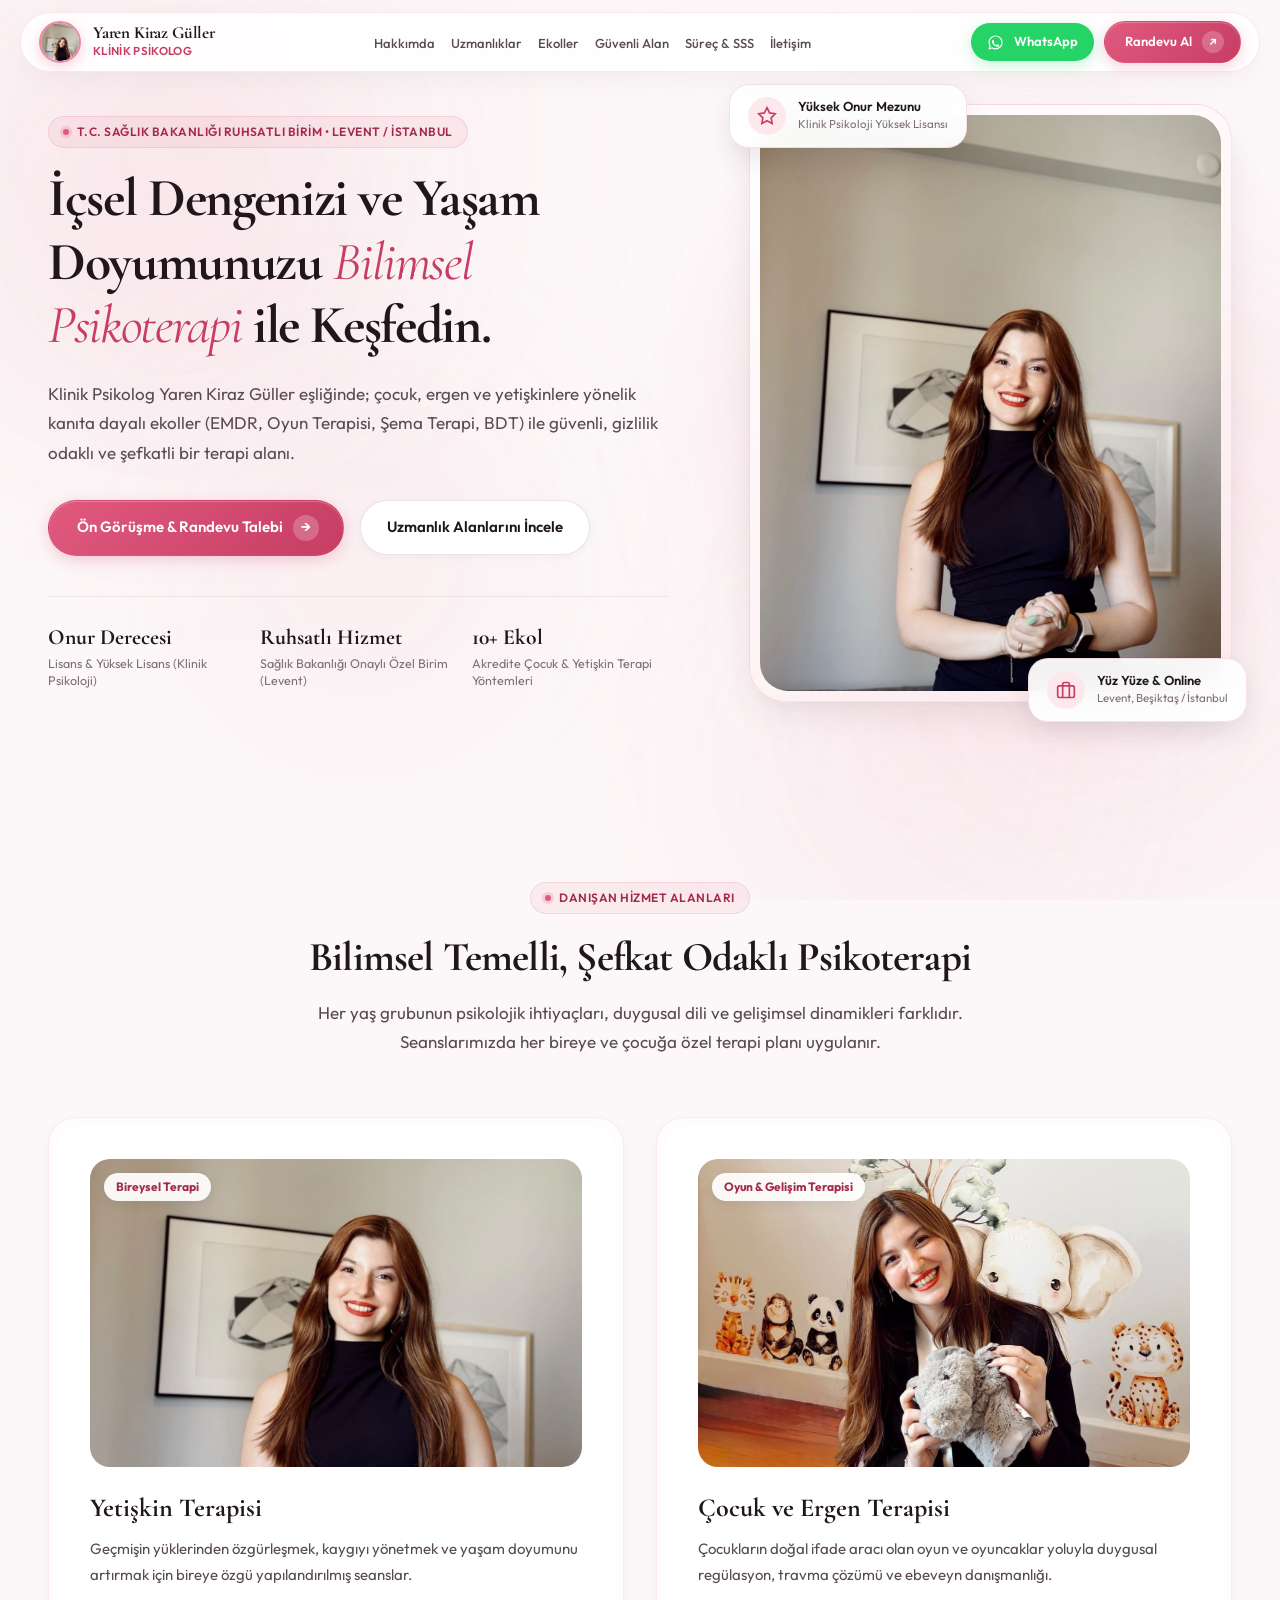
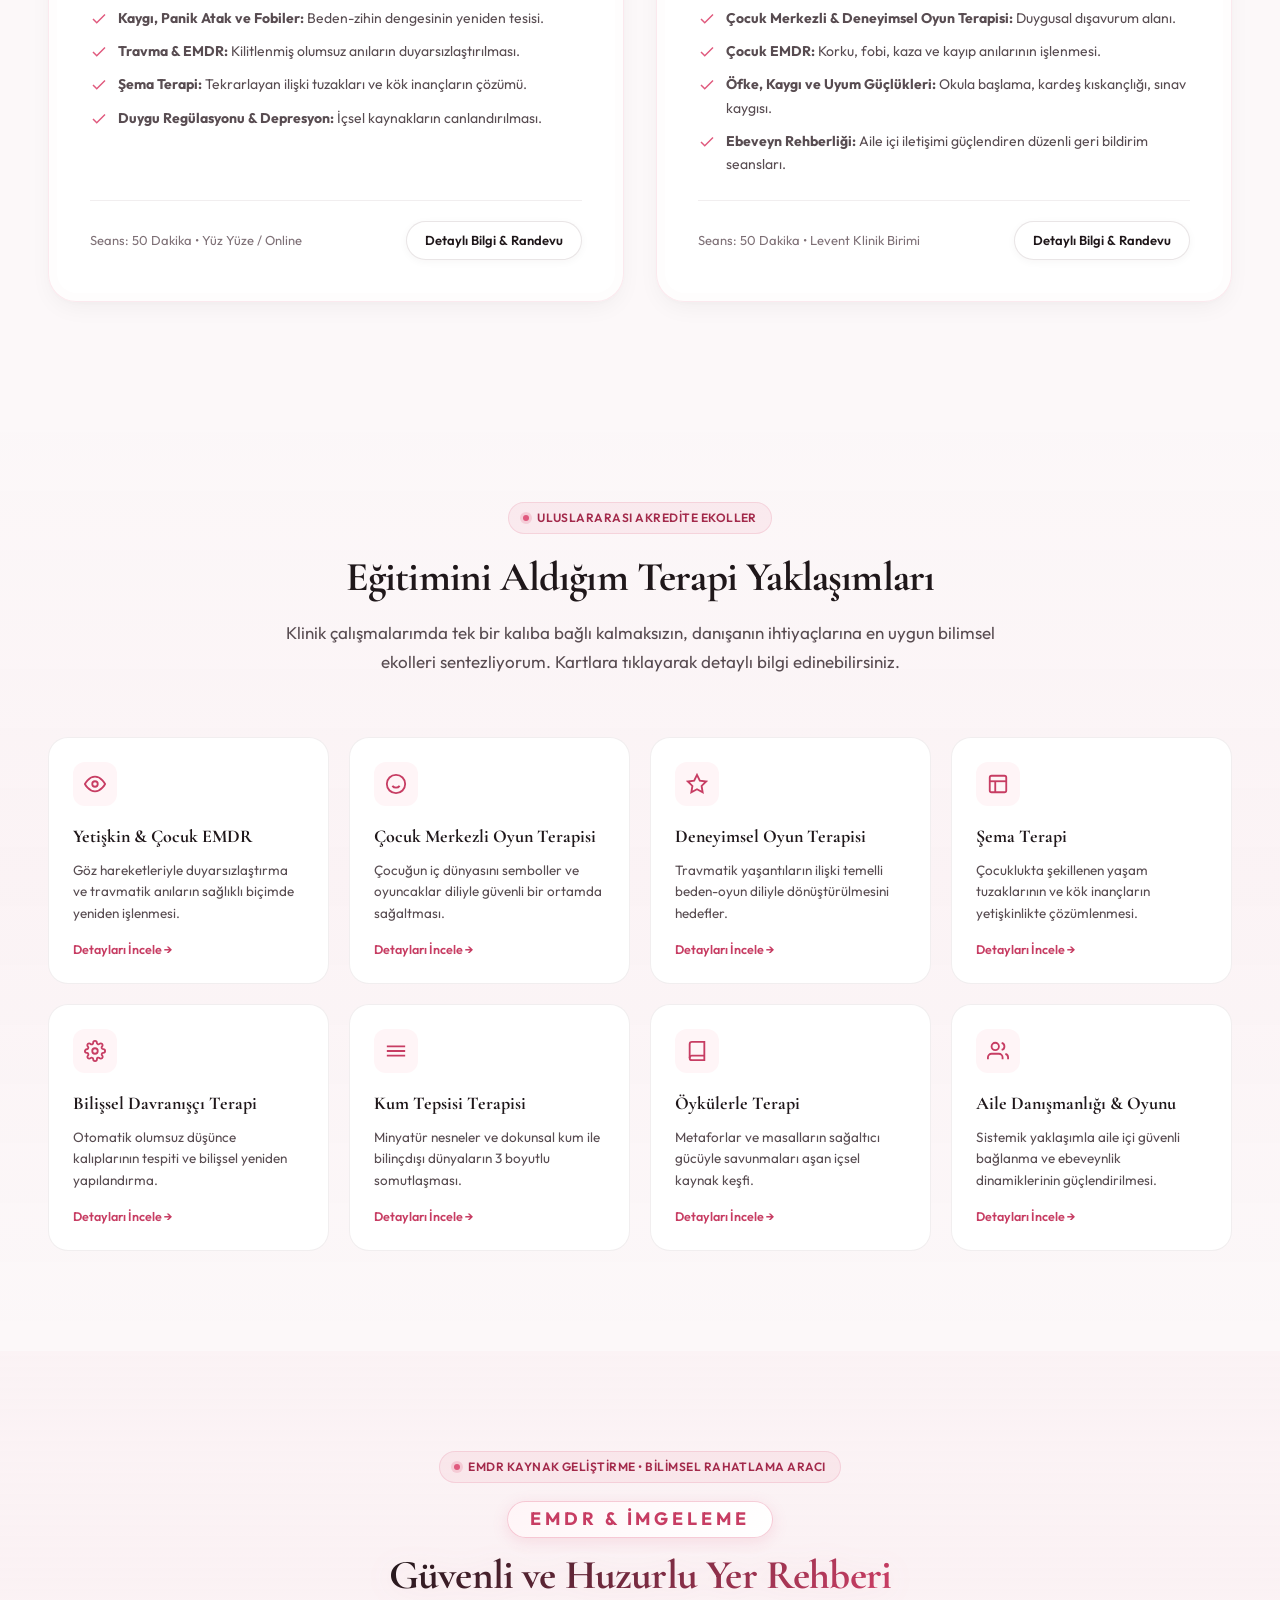
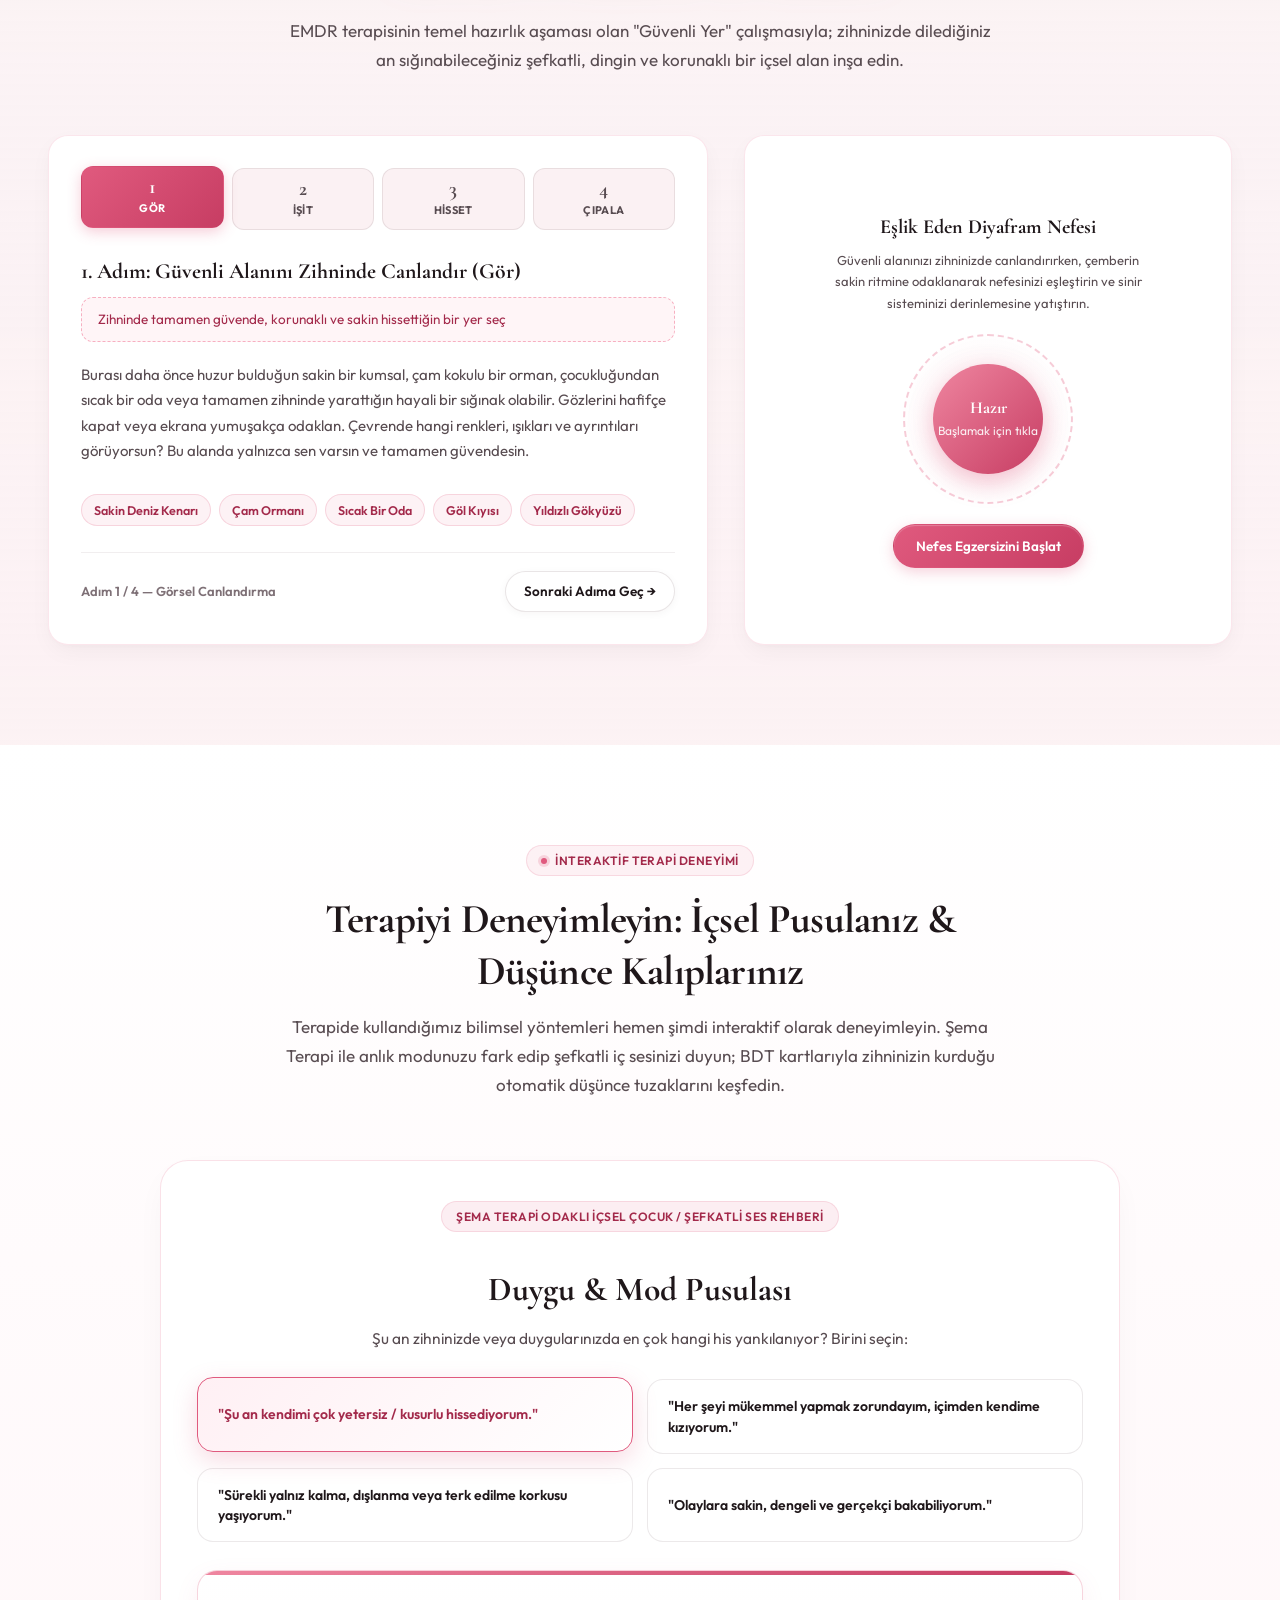
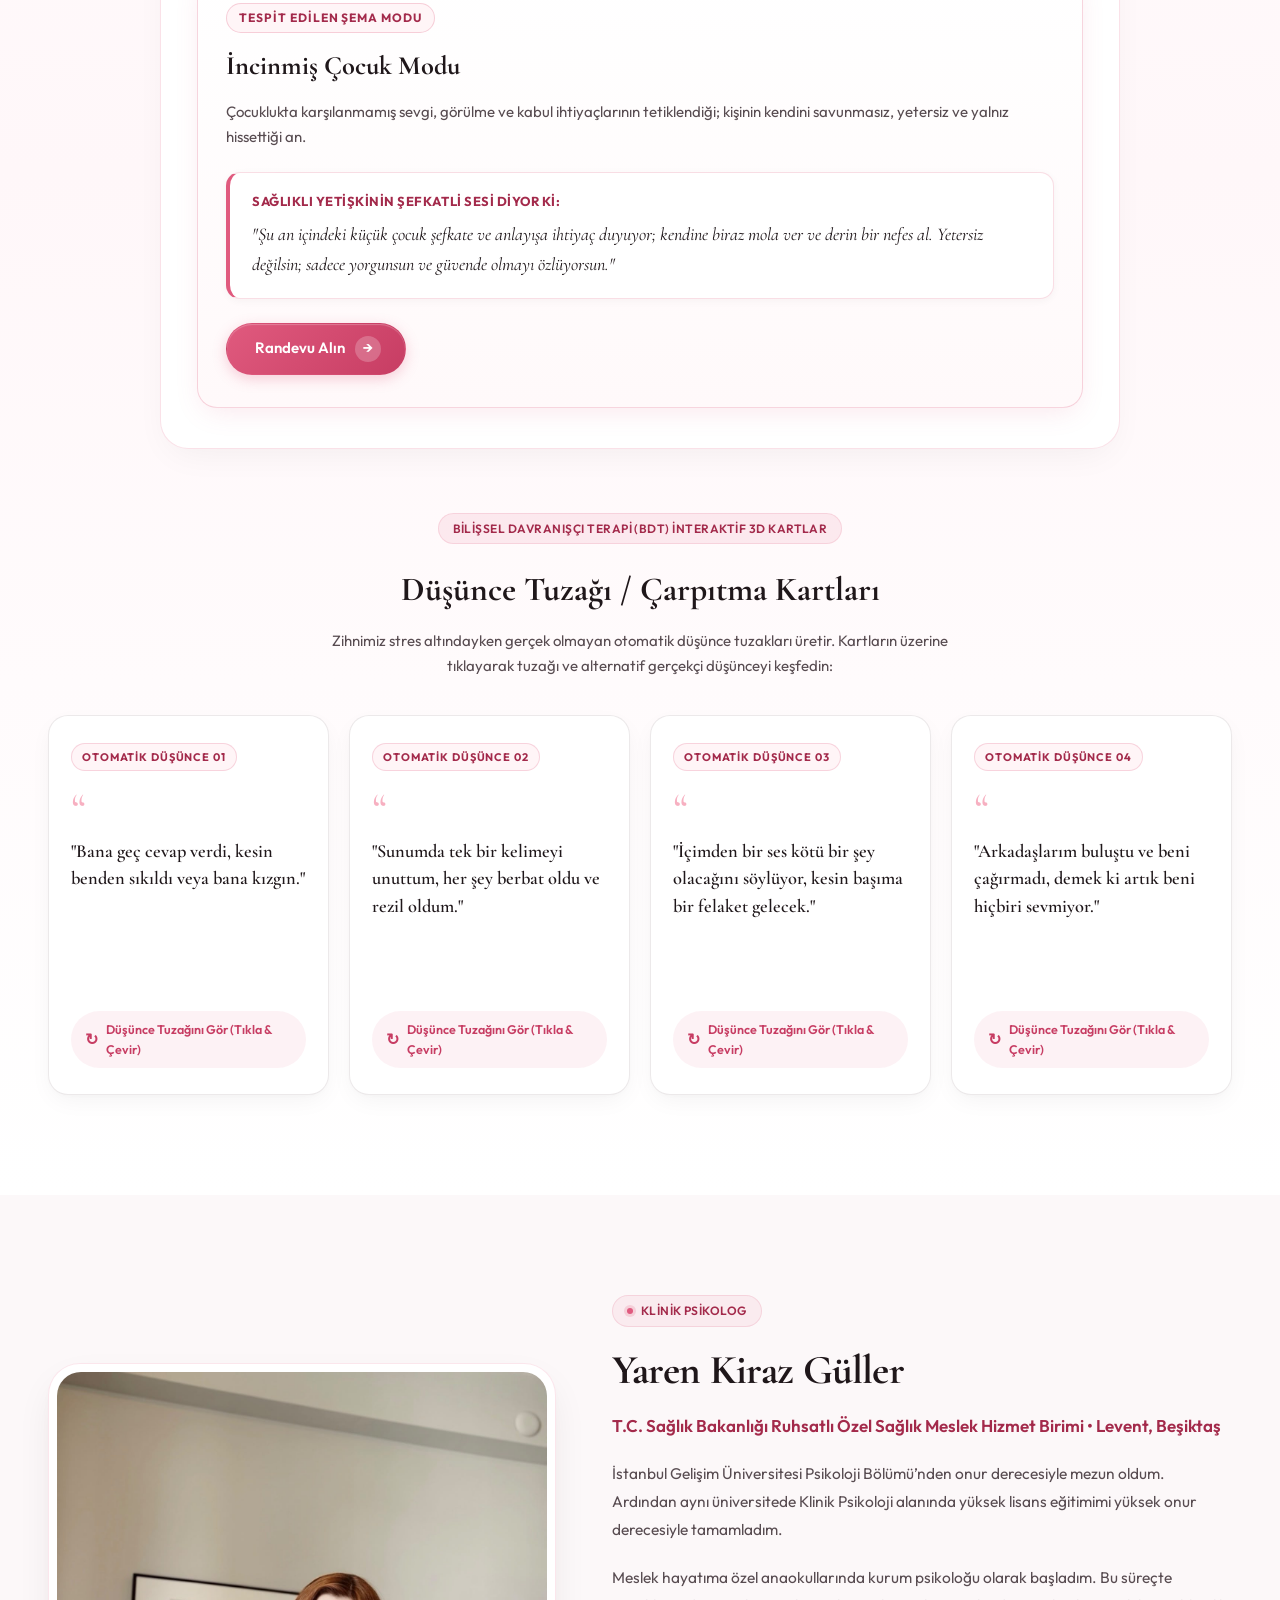
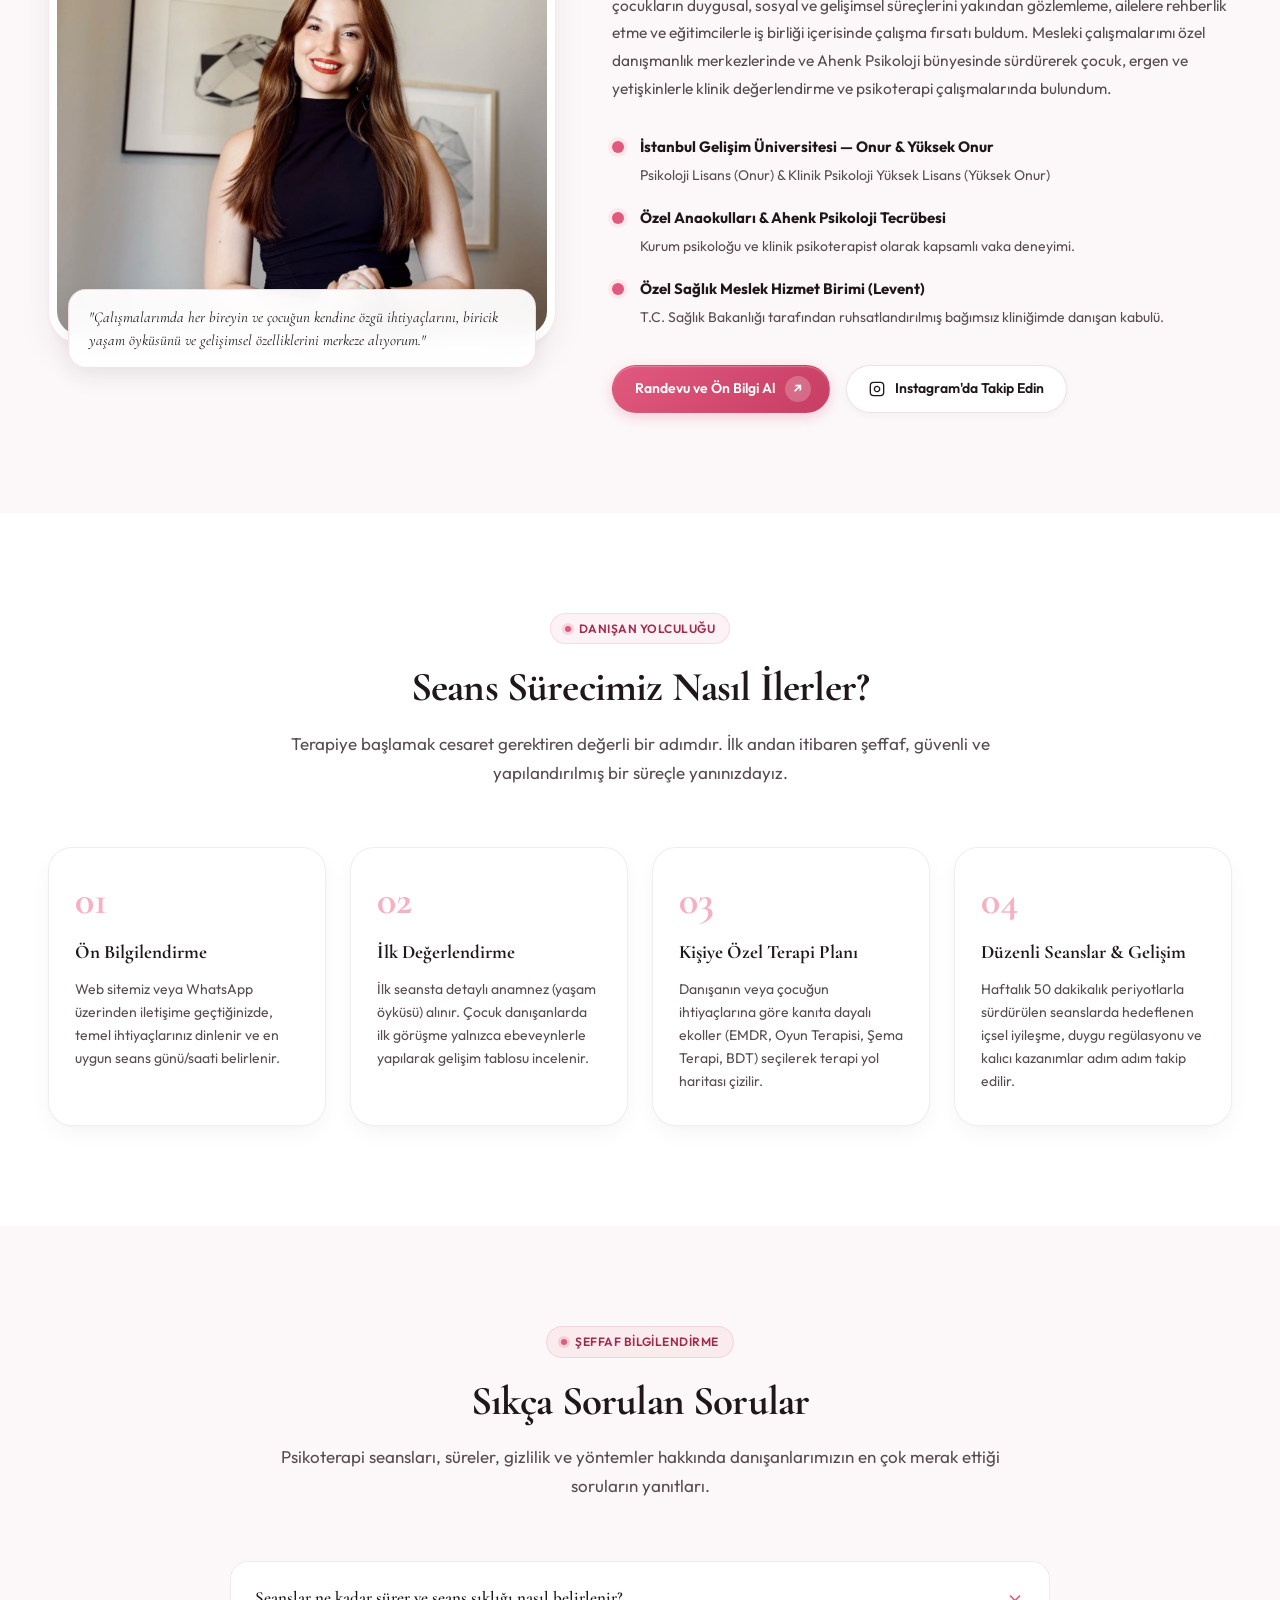
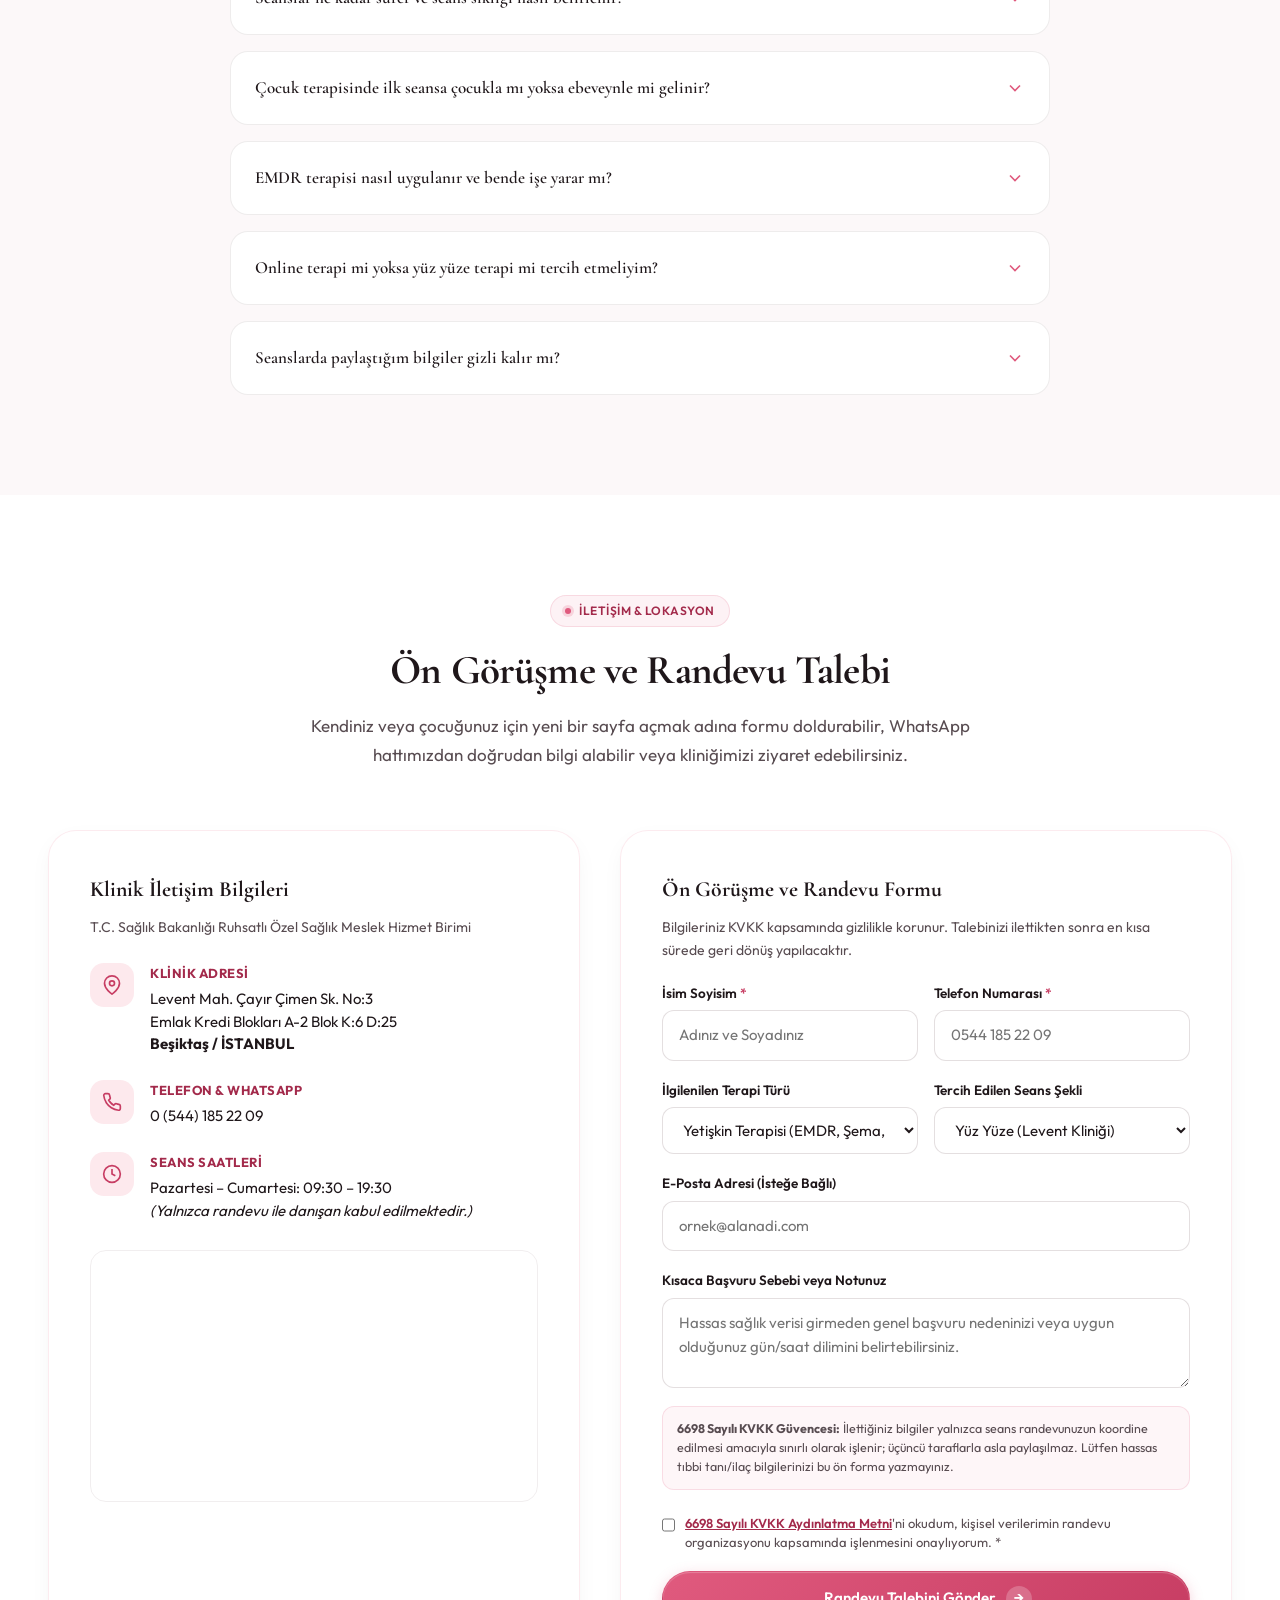
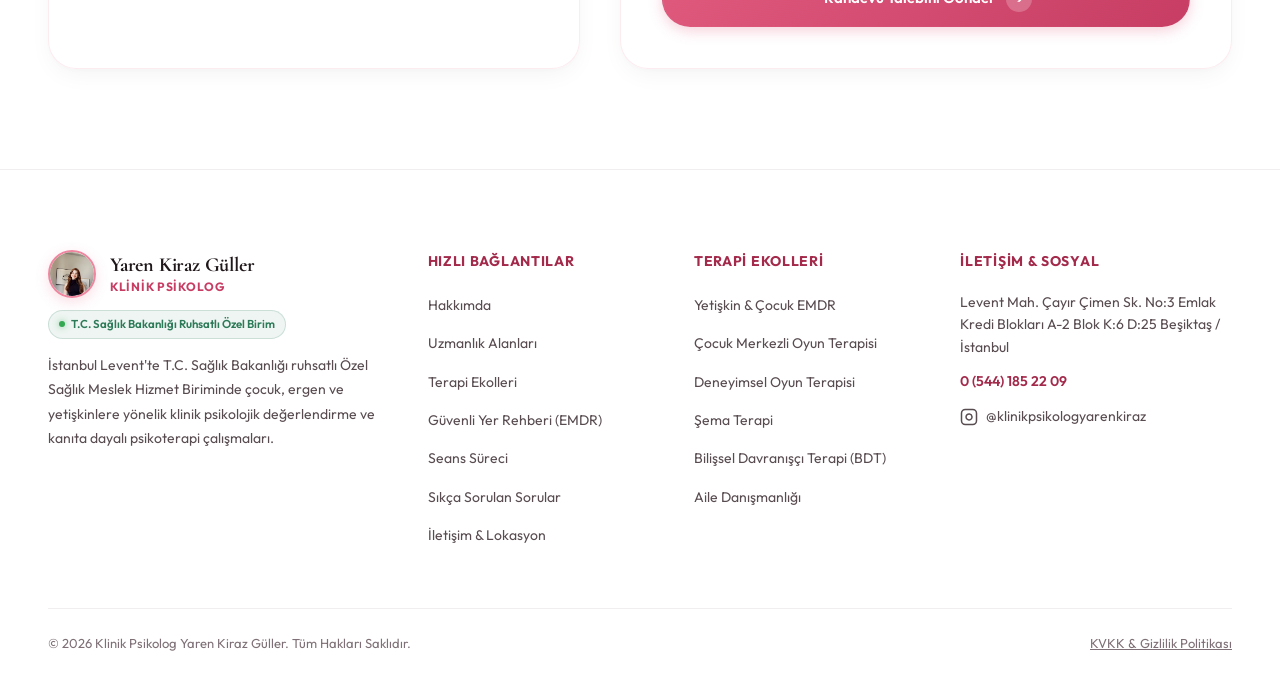
==== commit b2c3a6f7: "Keep header and hamburger menu fixed on scroll; reduce subpage splash screen duration by half" ====
--- a/index.html
+++ b/index.html
@@ -142,7 +142,7 @@
   <!-- ===============================================================
        LÜKS SPLASH SCREEN (Karşılama Ekranı)
        =============================================================== -->
-  <div id="splash-screen" class="splash-screen-overlay" aria-hidden="true">
+  <div id="splash-screen" class="splash-screen-overlay" data-speed="main" aria-hidden="true">
     <div class="splash-content">
       <div class="splash-avatar-glow"></div>
       <div class="splash-avatar-ring">
--- a/assets/css/styles.css
+++ b/assets/css/styles.css
@@ -273,14 +273,21 @@
 }
 
 /* ===================================================================
-   FLOATING ISLAND NAVIGATION (Modern Haptic Navbar)
+   FLOATING ISLAND NAVIGATION (Sabit & Sürekli Görünür Header)
    =================================================================== */
 .site-header {
-  position: sticky;
-  top: 16px;
-  z-index: 90;
+  position: fixed;
+  top: 12px;
+  left: 0;
+  right: 0;
+  z-index: 1000;
   padding: 0 16px;
+  pointer-events: none;
   transition: transform var(--duration-normal) var(--ease-spring);
+}
+
+.site-header .nav-island {
+  pointer-events: auto;
 }
 
 .nav-island {
@@ -686,7 +693,7 @@
    HERO SECTION
    =================================================================== */
 .hero-section {
-  padding-top: 40px;
+  padding-top: calc(var(--header-height) + 24px);
   padding-bottom: 80px;
   position: relative;
 }
@@ -1274,6 +1281,26 @@
 @keyframes splashPulse {
   0% { transform: scale(0.97); box-shadow: 0 8px 24px rgba(224, 90, 126, 0.25); }
   100% { transform: scale(1.03); box-shadow: 0 16px 40px rgba(224, 90, 126, 0.45); }
+}
+
+/* Alt Sayfalar İçin Hızlı Mikro-Splash (Ana Splash'in Tam Yarısı Sürede) */
+.splash-screen-overlay.splash-fast {
+  transition: opacity 0.4s cubic-bezier(0.16, 1, 0.3, 1),
+              visibility 0.4s ease;
+}
+
+.splash-screen-overlay.splash-fast .splash-loader-progress {
+  animation: splashFillFast 0.65s cubic-bezier(0.16, 1, 0.3, 1) forwards;
+}
+
+.splash-screen-overlay.splash-fast .splash-avatar-ring {
+  animation-duration: 1.2s;
+}
+
+@keyframes splashFillFast {
+  0% { width: 0%; }
+  60% { width: 75%; }
+  100% { width: 100%; }
 }
 
 .process-step-card {
@@ -2463,6 +2490,14 @@
   .hero-cta-group .btn {
     width: 100%;
   }
+  .site-header {
+    top: 8px;
+    padding: 0 10px;
+  }
+  .hero-section {
+    padding-top: calc(var(--header-height) + 16px);
+    padding-bottom: 48px;
+  }
 }
 
 
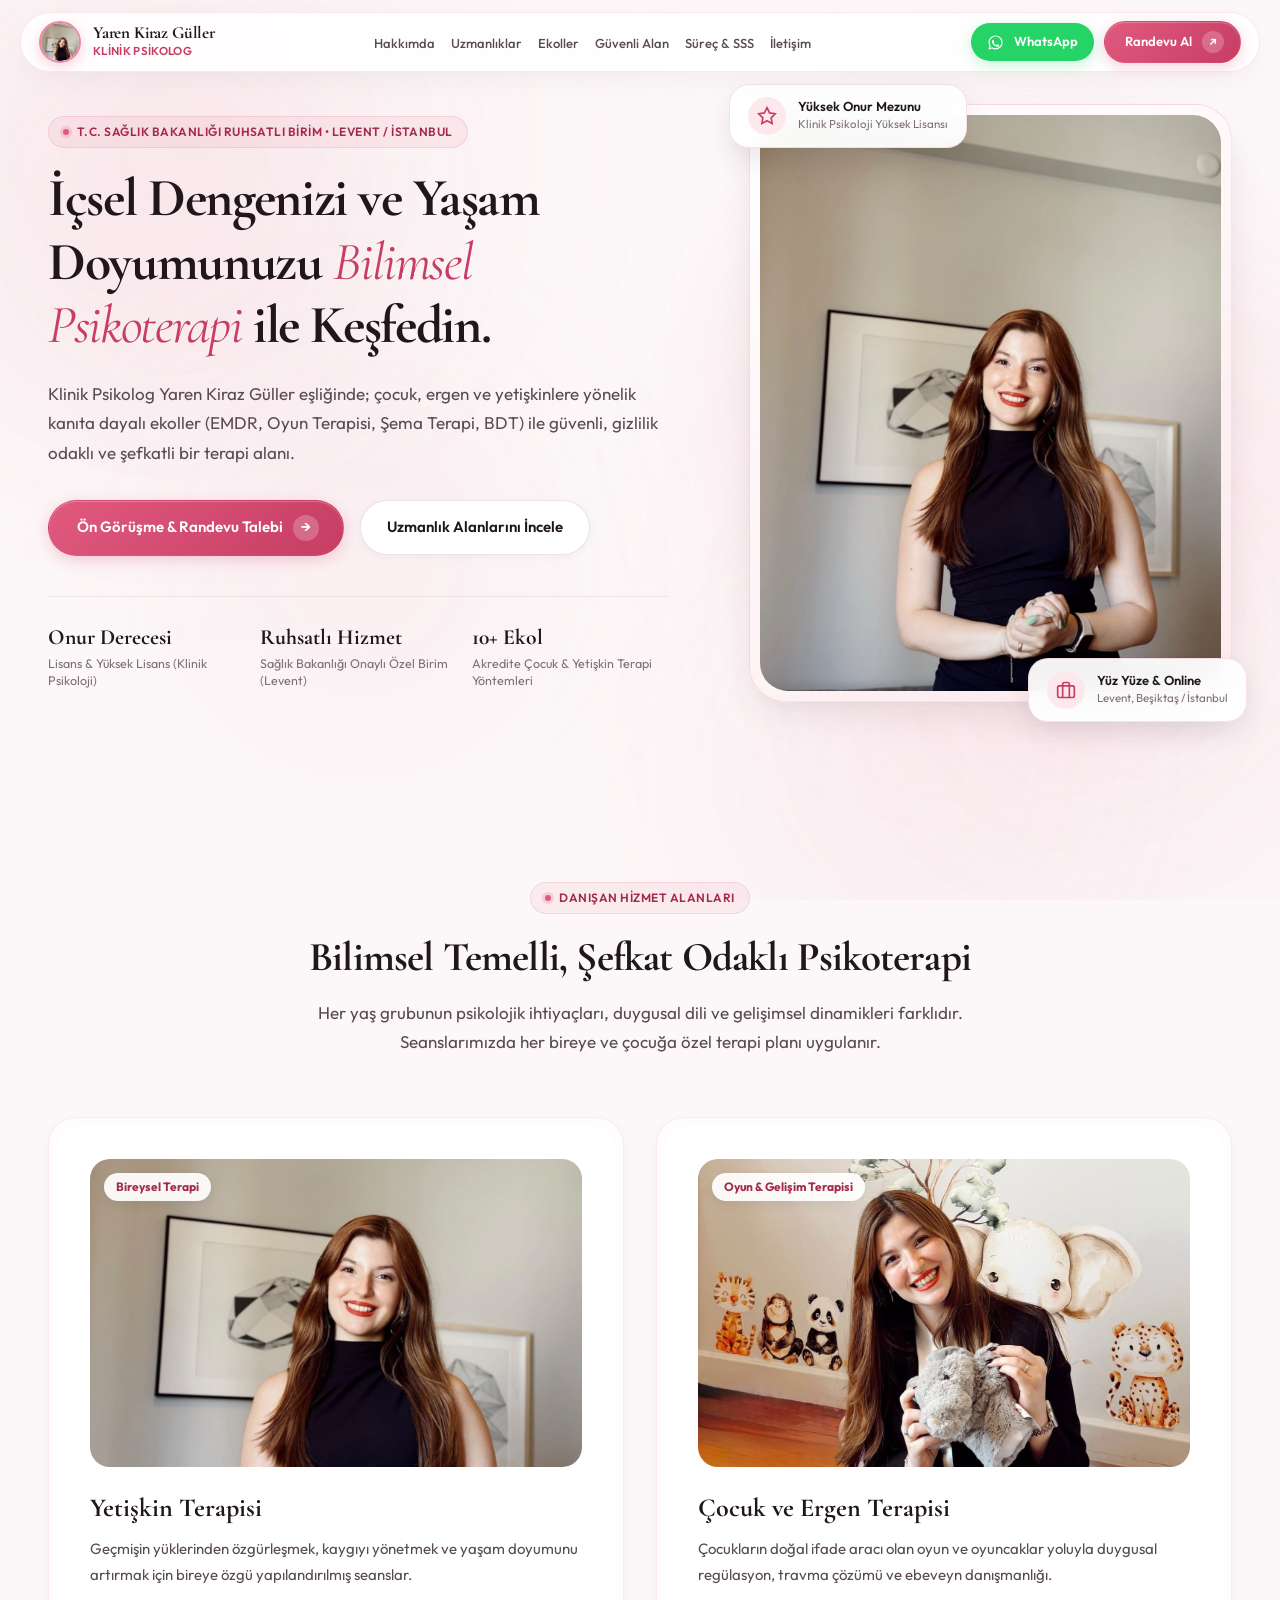
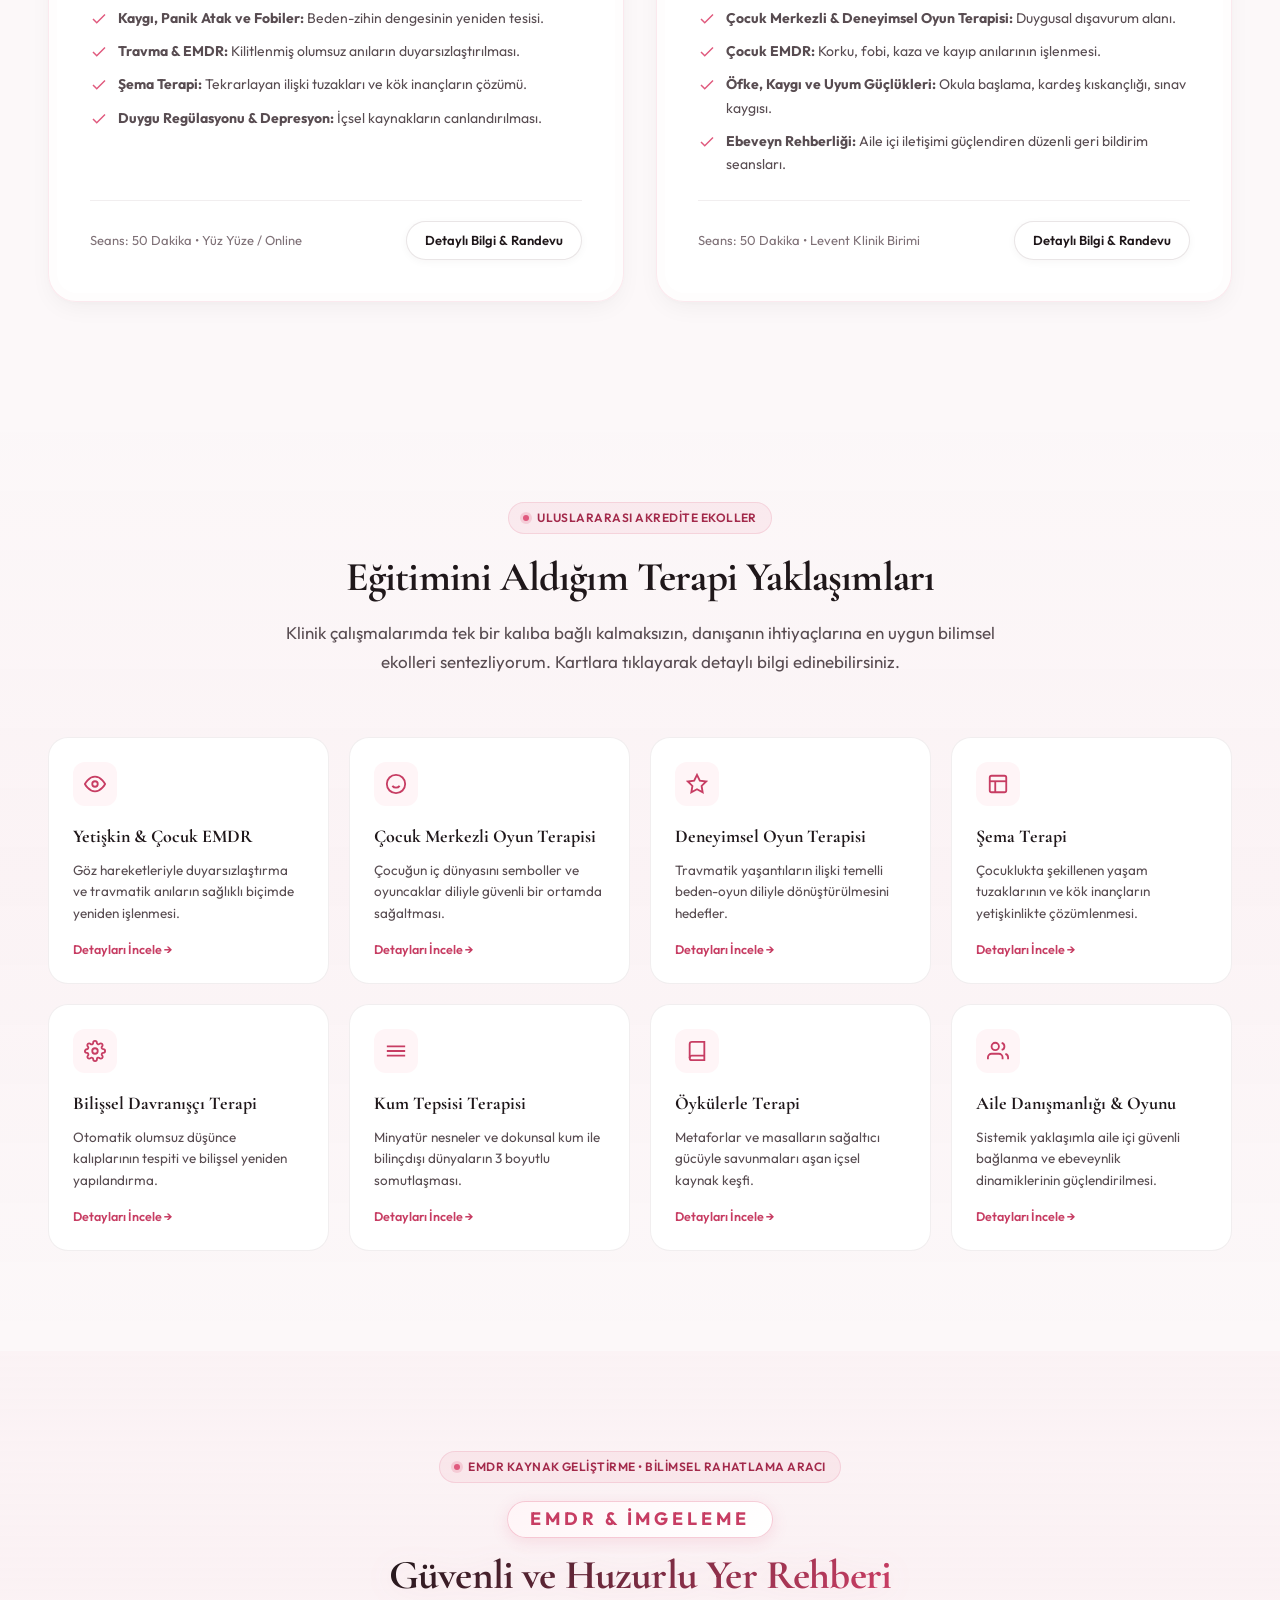
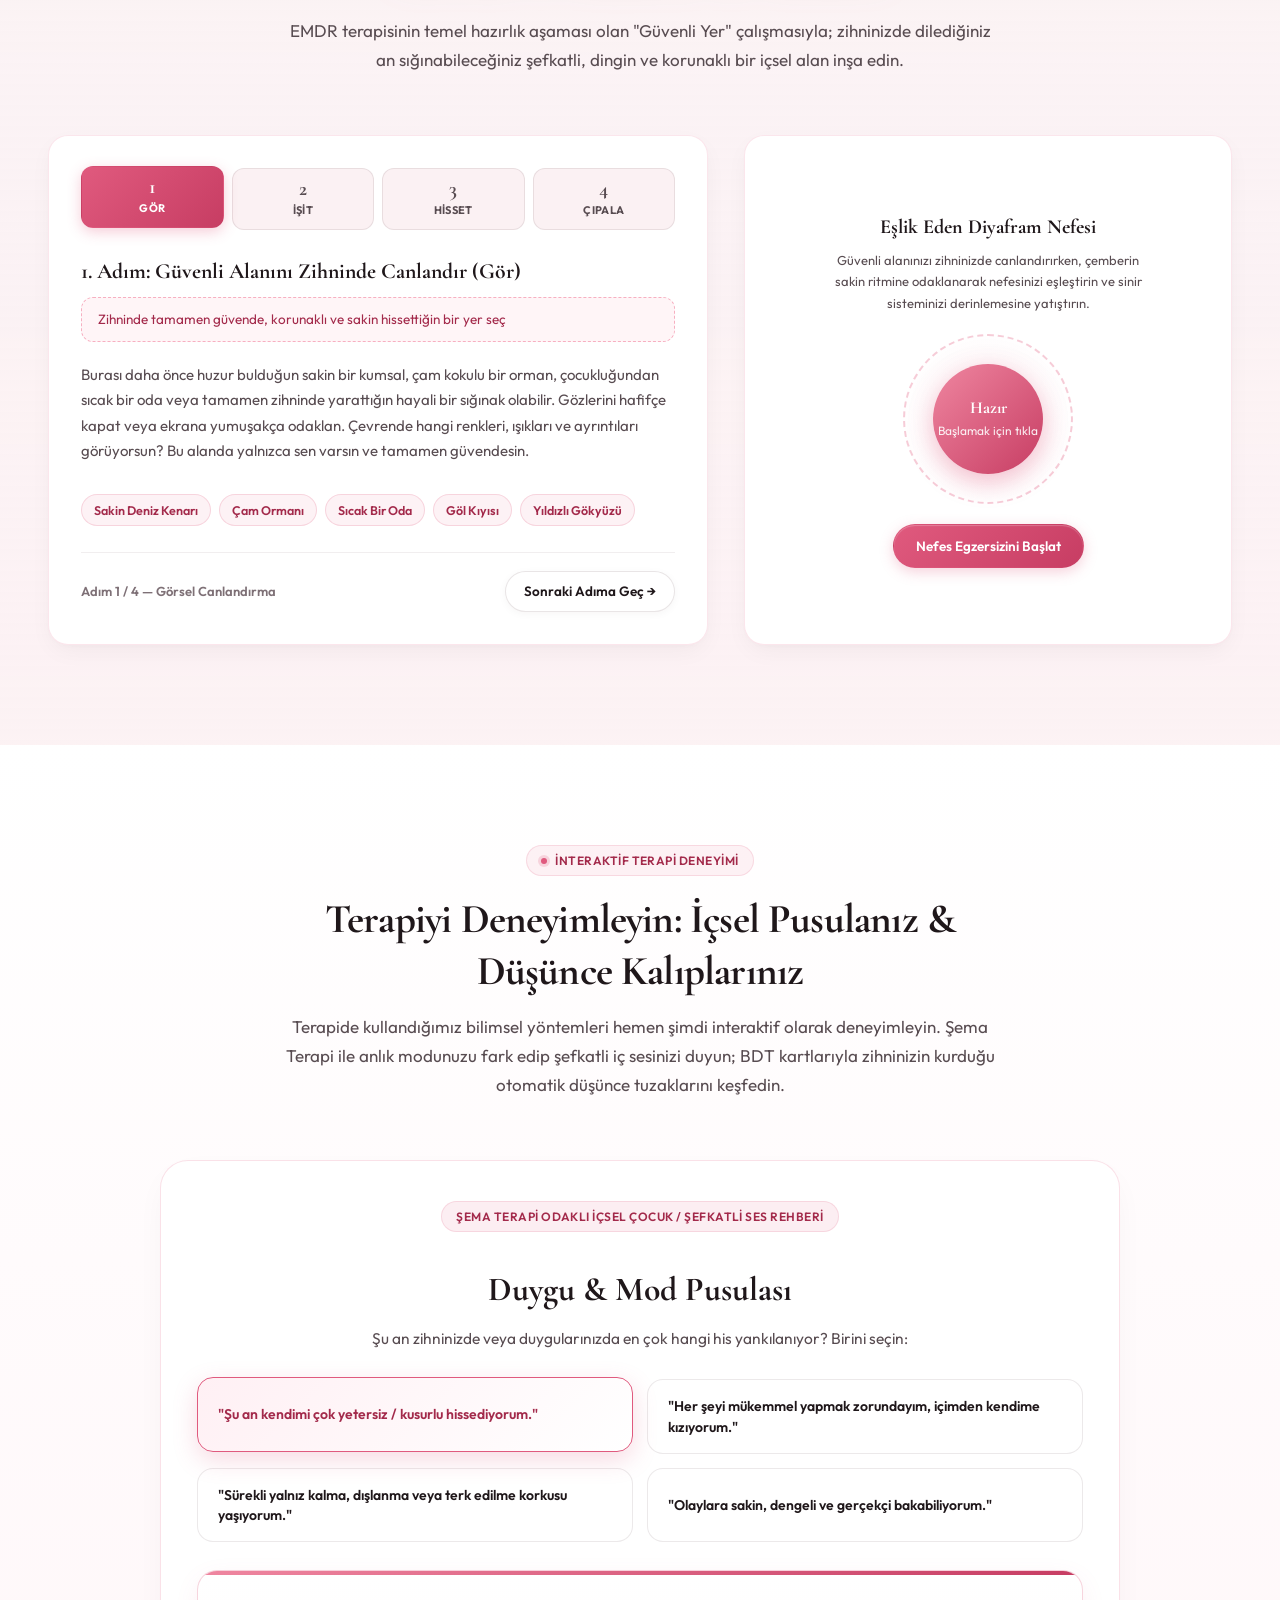
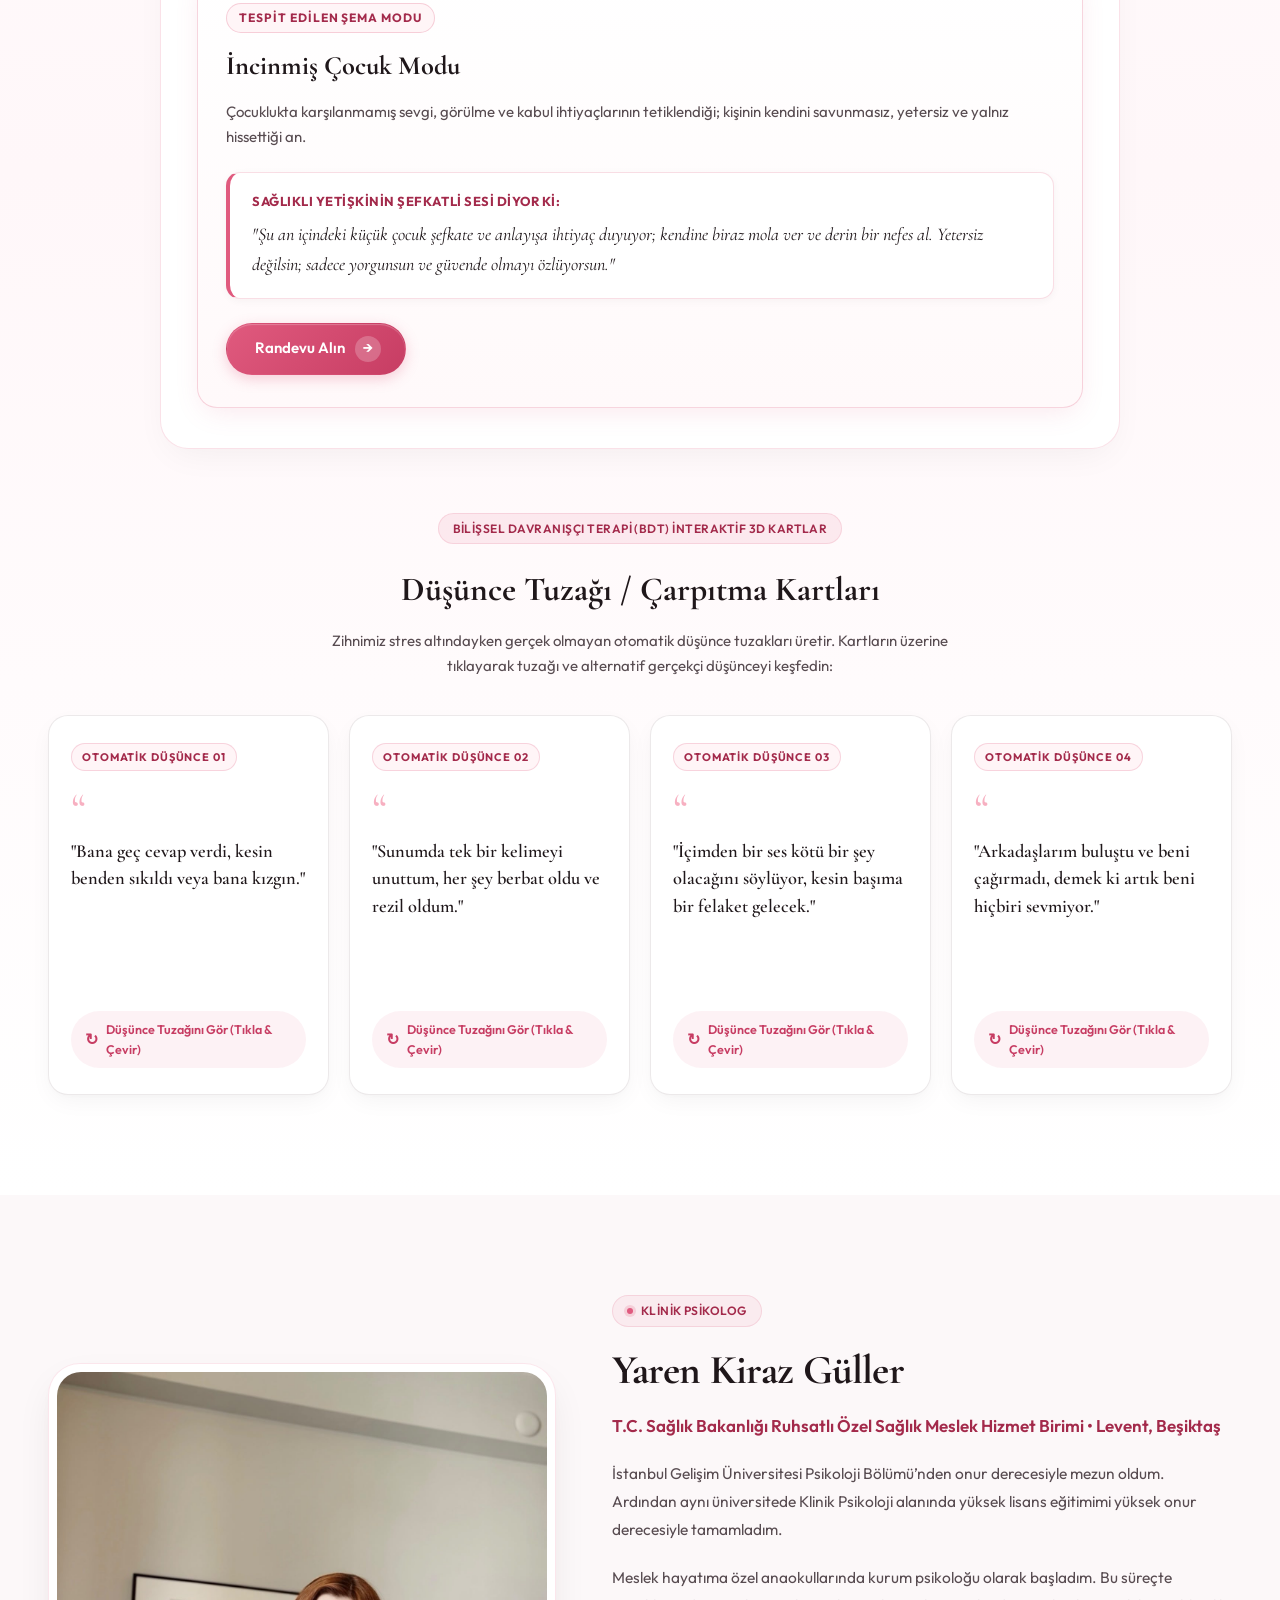
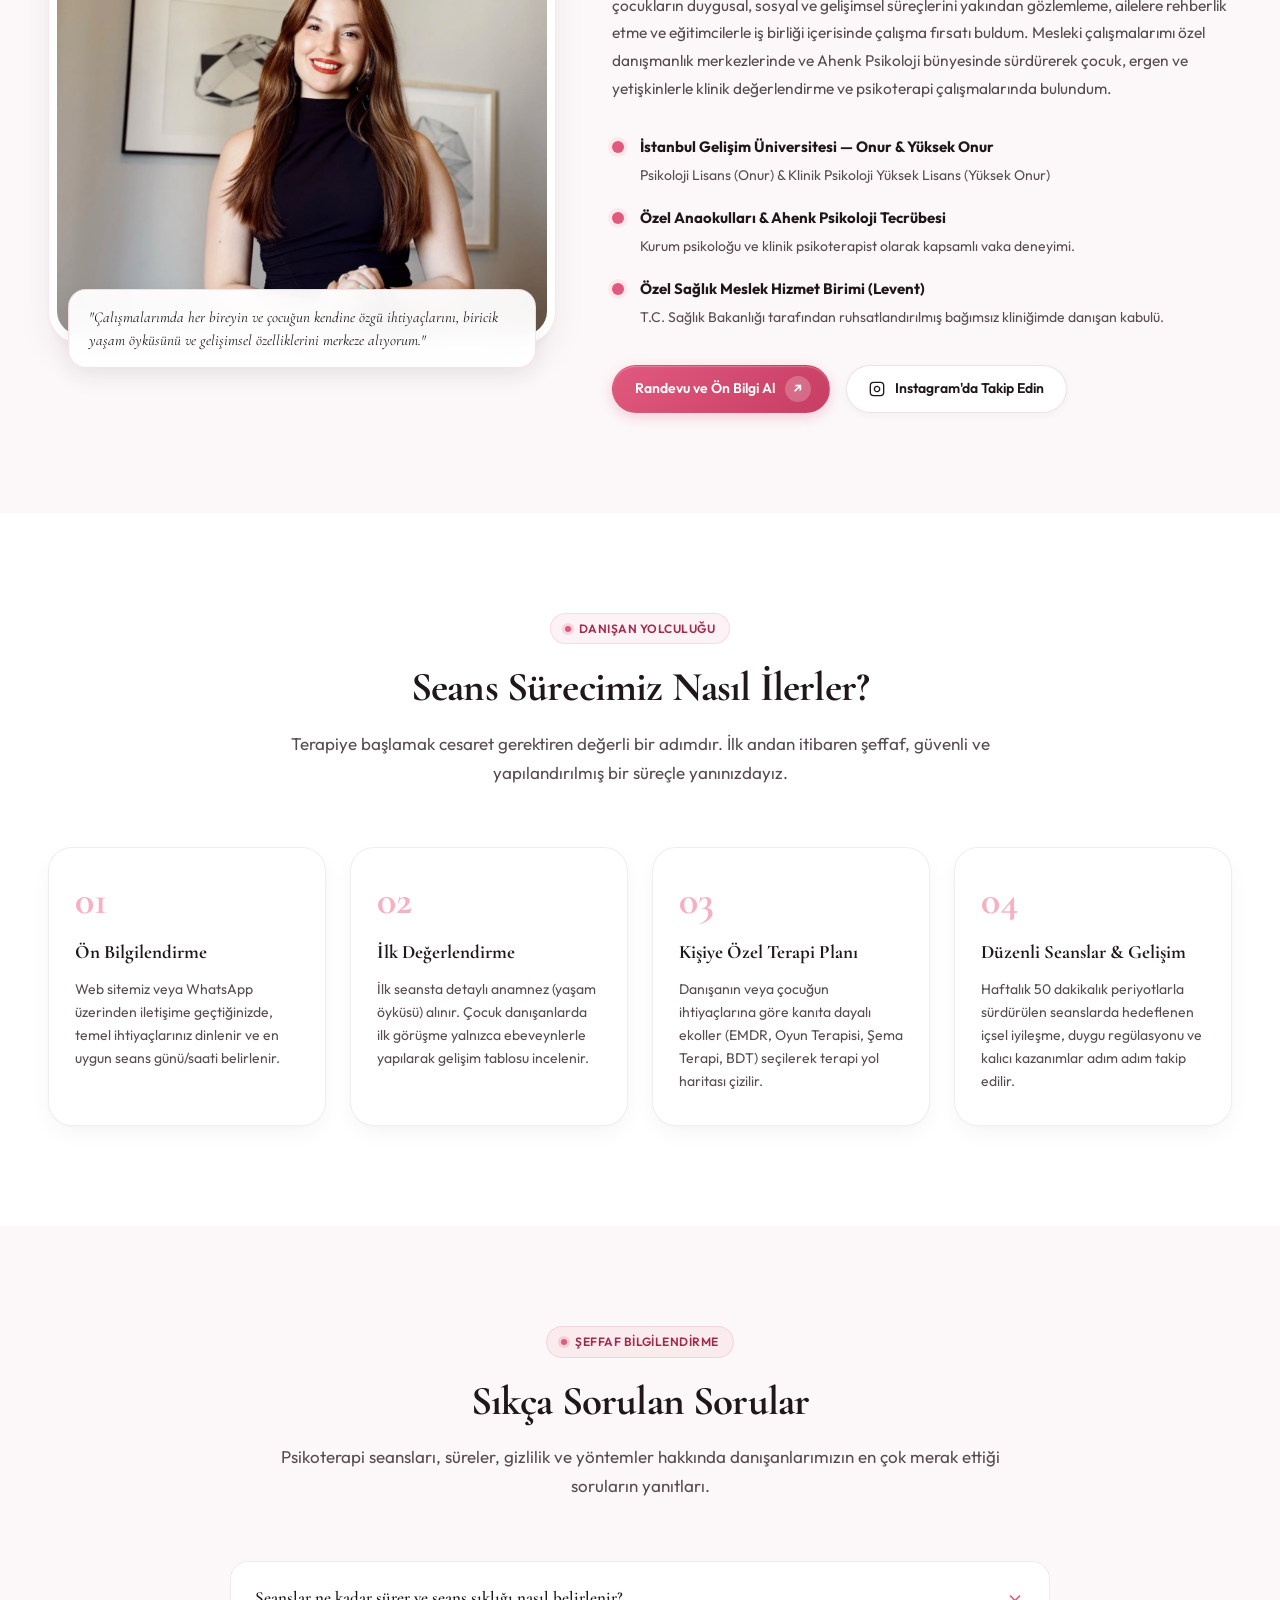
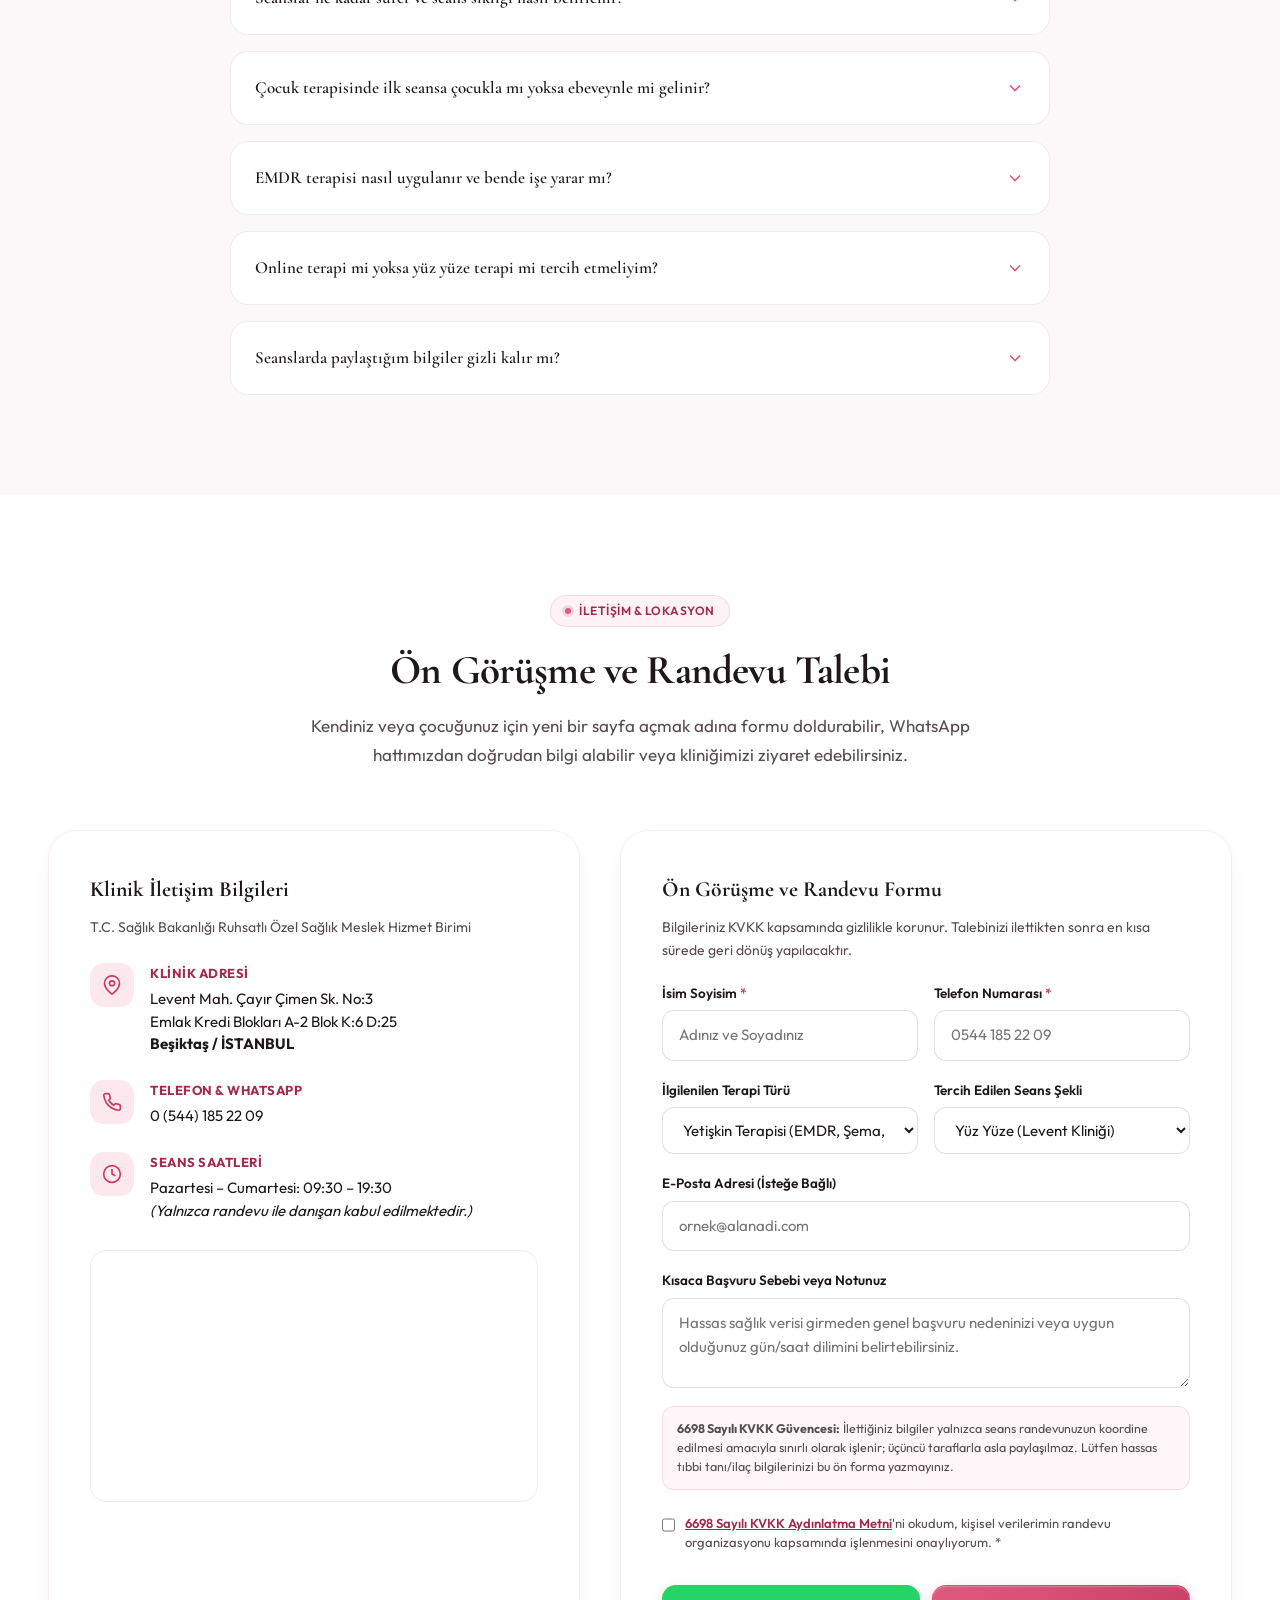
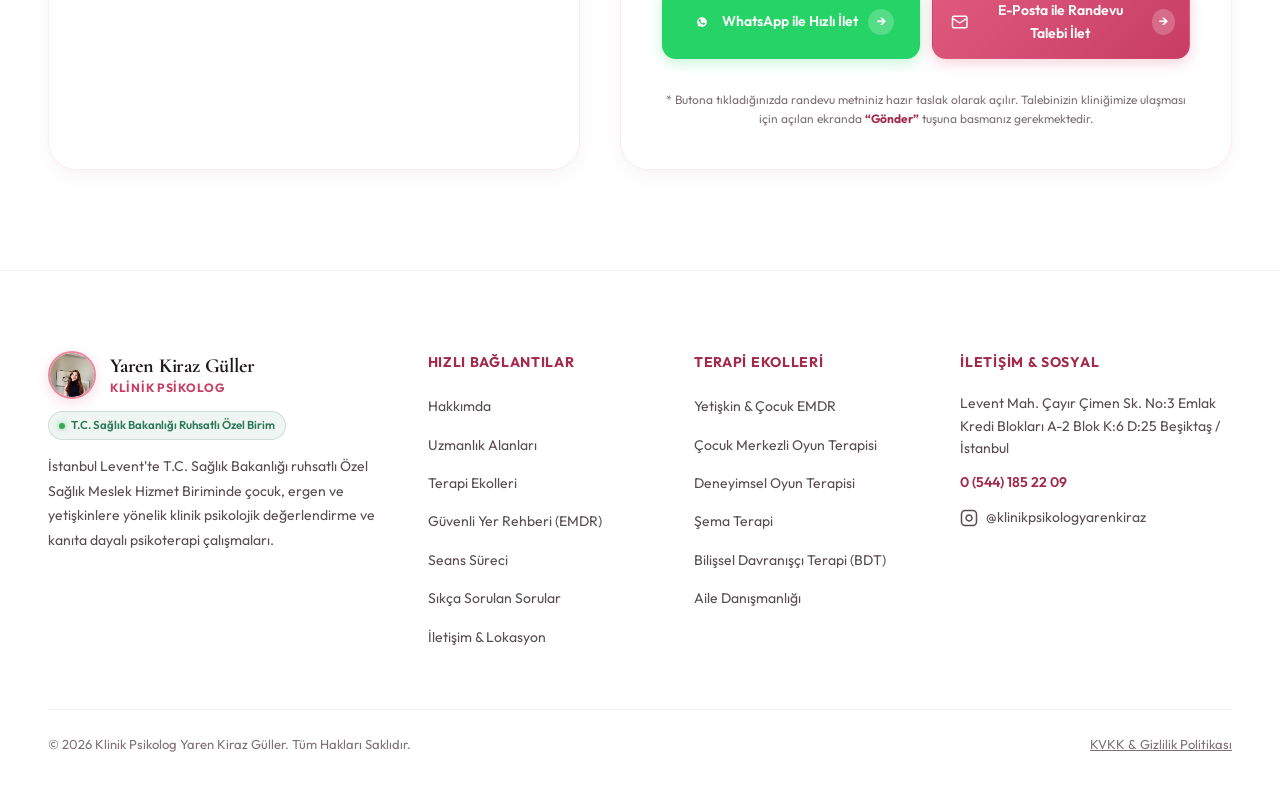
==== commit 5c9cb93d: "Implement bursapsikologum.com dual-channel appointment system (WhatsApp & Email dispatch, confirmati" ====
--- a/index.html
+++ b/index.html
@@ -1367,66 +1367,141 @@
 
               <div id="form-feedback" class="form-feedback-box" role="alert"></div>
 
-              <form id="appointment-form" class="appointment-form" novalidate>
-                <div class="form-group-row">
-                  <div class="form-field">
-                    <label for="full-name" class="form-label">İsim Soyisim <span class="required-mark">*</span></label>
-                    <input type="text" id="full-name" class="form-input" placeholder="Adınız ve Soyadınız" required autocomplete="name">
-                  </div>
-                  <div class="form-field">
-                    <label for="phone" class="form-label">Telefon Numarası <span class="required-mark">*</span></label>
-                    <input type="tel" id="phone" class="form-input" placeholder="0544 185 22 09" required autocomplete="tel">
-                  </div>
-                </div>
-
-                <div class="form-group-row">
-                  <div class="form-field">
-                    <label for="service-type" class="form-label">İlgilenilen Terapi Türü</label>
-                    <select id="service-type" class="form-select">
-                      <option value="Yetişkin Terapisi (EMDR, Şema, BDT)">Yetişkin Terapisi (EMDR, Şema, BDT)</option>
-                      <option value="Çocuk ve Ergen Oyun Terapisi">Çocuk ve Ergen Oyun Terapisi</option>
-                      <option value="Çocuk & Ergen EMDR">Çocuk & Ergen EMDR</option>
-                      <option value="Aile Danışmanlığı & Ebeveyn Rehberliği">Aile Danışmanlığı & Ebeveyn Rehberliği</option>
-                      <option value="Kararsızım / Uzman Önerisi İstiyorum">Kararsızım / Uzman Önerisi İstiyorum</option>
-                    </select>
-                  </div>
-                  <div class="form-field">
-                    <label for="session-format" class="form-label">Tercih Edilen Seans Şekli</label>
-                    <select id="session-format" class="form-select">
-                      <option value="Yüz Yüze (Levent Kliniği)">Yüz Yüze (Levent Kliniği)</option>
-                      <option value="Online Seans (Görüntülü Görüşme)">Online Seans (Görüntülü Görüşme)</option>
-                    </select>
-                  </div>
-                </div>
-
-                <div class="form-field">
-                  <label for="email" class="form-label">E-Posta Adresi (İsteğe Bağlı)</label>
-                  <input type="email" id="email" class="form-input" placeholder="ornek@alanadi.com" autocomplete="email">
-                </div>
-
-                <div class="form-field">
-                  <label for="notes" class="form-label">Kısaca Başvuru Sebebi veya Notunuz</label>
-                  <textarea id="notes" class="form-textarea" placeholder="Hassas sağlık verisi girmeden genel başvuru nedeninizi veya uygun olduğunuz gün/saat dilimini belirtebilirsiniz."></textarea>
-                </div>
-
-                <div style="background: rgba(224, 90, 126, 0.05); border: 1px solid rgba(224, 90, 126, 0.16); border-radius: 12px; padding: 12px 14px; margin-bottom: 6px;">
-                  <p style="font-size: 0.78125rem; color: var(--text-secondary); line-height: 1.55;">
-                    <strong>6698 Sayılı KVKK Güvencesi:</strong> İlettiğiniz bilgiler yalnızca seans randevunuzun koordine edilmesi amacıyla sınırlı olarak işlenir; üçüncü taraflarla asla paylaşılmaz. Lütfen hassas tıbbi tanı/ilaç bilgilerinizi bu ön forma yazmayınız.
-                  </p>
-                </div>
-
-                <label class="form-checkbox-label">
-                  <input type="checkbox" id="kvkk-consent" required>
-                  <span>
-                    <a href="#" class="open-kvkk-modal" style="text-decoration: underline; color: var(--rose-700); font-weight: 600;">6698 Sayılı KVKK Aydınlatma Metni</a>'ni okudum, kişisel verilerimin randevu organizasyonu kapsamında işlenmesini onaylıyorum. <span class="required-mark">*</span>
-                  </span>
-                </label>
-
-                <button type="submit" id="form-submit-btn" class="btn btn-primary" style="width: 100%; padding: 14px; font-size: 0.9375rem;">
-                  <span>Randevu Talebini Gönder</span>
-                  <span class="btn-nested-icon" aria-hidden="true">→</span>
-                </button>
-              </form>
+              <div id="booking-steps-wrapper">
+                <!-- 1. FORM VIEW -->
+                <div id="booking-form-view">
+                  <form id="appointment-form" class="appointment-form" novalidate>
+                    <div class="form-group-row">
+                      <div class="form-field">
+                        <label for="full-name" class="form-label">İsim Soyisim <span class="required-mark">*</span></label>
+                        <input type="text" id="full-name" class="form-input" placeholder="Adınız ve Soyadınız" required autocomplete="name">
+                      </div>
+                      <div class="form-field">
+                        <label for="phone" class="form-label">Telefon Numarası <span class="required-mark">*</span></label>
+                        <input type="tel" id="phone" class="form-input" placeholder="0544 185 22 09" required autocomplete="tel">
+                      </div>
+                    </div>
+
+                    <div class="form-group-row">
+                      <div class="form-field">
+                        <label for="service-type" class="form-label">İlgilenilen Terapi Türü</label>
+                        <select id="service-type" class="form-select">
+                          <option value="Yetişkin Terapisi (EMDR, Şema, BDT)">Yetişkin Terapisi (EMDR, Şema, BDT)</option>
+                          <option value="Çocuk ve Ergen Oyun Terapisi">Çocuk ve Ergen Oyun Terapisi</option>
+                          <option value="Çocuk & Ergen EMDR">Çocuk &amp; Ergen EMDR</option>
+                          <option value="Aile Danışmanlığı & Ebeveyn Rehberliği">Aile Danışmanlığı &amp; Ebeveyn Rehberliği</option>
+                          <option value="Kararsızım / Uzman Önerisi İstiyorum">Kararsızım / Uzman Önerisi İstiyorum</option>
+                        </select>
+                      </div>
+                      <div class="form-field">
+                        <label for="session-format" class="form-label">Tercih Edilen Seans Şekli</label>
+                        <select id="session-format" class="form-select">
+                          <option value="Yüz Yüze (Levent Kliniği)">Yüz Yüze (Levent Kliniği)</option>
+                          <option value="Online Seans (Görüntülü Görüşme)">Online Seans (Görüntülü Görüşme)</option>
+                        </select>
+                      </div>
+                    </div>
+
+                    <div class="form-field">
+                      <label for="email" class="form-label">E-Posta Adresi (İsteğe Bağlı)</label>
+                      <input type="email" id="email" class="form-input" placeholder="ornek@alanadi.com" autocomplete="email">
+                    </div>
+
+                    <div class="form-field">
+                      <label for="notes" class="form-label">Kısaca Başvuru Sebebi veya Notunuz</label>
+                      <textarea id="notes" class="form-textarea" placeholder="Hassas sağlık verisi girmeden genel başvuru nedeninizi veya uygun olduğunuz gün/saat dilimini belirtebilirsiniz."></textarea>
+                    </div>
+
+                    <div style="background: rgba(224, 90, 126, 0.05); border: 1px solid rgba(224, 90, 126, 0.16); border-radius: 12px; padding: 12px 14px; margin-bottom: 6px;">
+                      <p style="font-size: 0.78125rem; color: var(--text-secondary); line-height: 1.55;">
+                        <strong>6698 Sayılı KVKK Güvencesi:</strong> İlettiğiniz bilgiler yalnızca seans randevunuzun koordine edilmesi amacıyla sınırlı olarak işlenir; üçüncü taraflarla asla paylaşılmaz. Lütfen hassas tıbbi tanı/ilaç bilgilerinizi bu ön forma yazmayınız.
+                      </p>
+                    </div>
+
+                    <label class="form-checkbox-label">
+                      <input type="checkbox" id="kvkk-consent" required>
+                      <span>
+                        <a href="#" class="open-kvkk-modal" style="text-decoration: underline; color: var(--rose-700); font-weight: 600;">6698 Sayılı KVKK Aydınlatma Metni</a>'ni okudum, kişisel verilerimin randevu organizasyonu kapsamında işlenmesini onaylıyorum. <span class="required-mark">*</span>
+                      </span>
+                    </label>
+
+                    <!-- Gönderim Kanalları (bursapsikologum.com Modeli) -->
+                    <div class="appointment-submit-grid">
+                      <button type="button" class="btn btn-whatsapp appointment-action-btn" onclick="submitAppointment('whatsapp')">
+                        <svg class="btn-icon" width="20" height="20" viewBox="0 0 24 24" fill="currentColor">
+                          <path d="M12.031 6.172c-3.181 0-5.767 2.586-5.768 5.766-.001 1.298.38 2.27 1.019 3.287l-.582 2.128 2.182-.573c.978.58 1.911.928 3.145.929 3.178 0 5.767-2.587 5.768-5.766.001-3.187-2.575-5.77-5.764-5.771zm3.392 8.244c-.144.405-.837.774-1.17.824-.312.045-.694.077-1.127-.062-.265-.085-.595-.207-1.03-.397-1.848-.806-3.055-2.677-3.147-2.8-.093-.123-.746-.992-.746-1.893 0-.901.472-1.344.641-1.528.169-.184.368-.23.491-.23.123 0 .245.002.353.007.113.005.263-.043.412.316.153.37.521 1.272.568 1.365.046.092.077.2.015.323s-.092.2-.184.308c-.092.107-.193.24-.276.323-.092.093-.189.194-.082.378.107.184.478.788 1.026 1.274.706.628 1.3.822 1.485.914.184.092.292.077.4-.046.108-.123.461-.538.584-.723.123-.184.246-.153.415-.092.169.061 1.077.508 1.261.6.184.092.307.138.353.215.046.077.046.446-.098.851z"/>
+                        </svg>
+                        <span>WhatsApp ile Hızlı İlet</span>
+                        <span class="btn-nested-icon" aria-hidden="true">→</span>
+                      </button>
+
+                      <button type="button" class="btn btn-primary appointment-action-btn" onclick="submitAppointment('email')">
+                        <svg class="btn-icon" width="20" height="20" viewBox="0 0 24 24" fill="none" stroke="currentColor" stroke-width="2">
+                          <rect x="2" y="4" width="20" height="16" rx="2"></rect>
+                          <path d="m22 7-8.97 5.7a1.94 1.94 0 0 1-2.06 0L2 7"></path>
+                        </svg>
+                        <span>E-Posta ile Randevu Talebi İlet</span>
+                        <span class="btn-nested-icon" aria-hidden="true">→</span>
+                      </button>
+                    </div>
+
+                    <p class="appointment-dispatch-note">
+                      * Butona tıkladığınızda randevu metniniz hazır taslak olarak açılır. Talebinizin kliniğimize ulaşması için açılan ekranda <strong>&ldquo;Gönder&rdquo;</strong> tuşuna basmanız gerekmektedir.
+                    </p>
+                  </form>
+                </div>
+
+                <!-- 2. PENDING DISPATCH CONFIRMATION (Truthful & User-Controlled) -->
+                <div id="booking-step-success" class="booking-success-view hidden" aria-live="polite">
+                  <div class="booking-success-icon-wrap">
+                    <svg width="30" height="30" viewBox="0 0 24 24" fill="none" stroke="currentColor" stroke-width="2" stroke-linecap="round" stroke-linejoin="round">
+                      <path d="M12 19l9 2-9-18-9 18 9-2zm0 0v-8"></path>
+                    </svg>
+                    <span class="booking-pulse-badge"></span>
+                  </div>
+
+                  <div class="booking-success-header">
+                    <span class="booking-success-tag">Son Adım: Gönderme Onayı Bekleniyor</span>
+                    <h4 class="booking-success-title">Randevu Taslağınız Hazırlandı</h4>
+                    <p class="booking-success-desc" id="pending-desc">
+                      Randevu talebi metniniz uygulamanıza aktarıldı.
+                    </p>
+                  </div>
+
+                  <div class="booking-warning-box">
+                    <div class="booking-warning-head">
+                      <svg width="18" height="18" viewBox="0 0 24 24" fill="none" stroke="currentColor" stroke-width="2.2">
+                        <path d="M12 9v2m0 4h.01m-6.938 4h13.856c1.54 0 2.502-1.667 1.732-3L13.732 4c-.77-1.333-2.694-1.333-3.464 0L3.34 16c-.77 1.333.192 3 1.732 3z"/>
+                      </svg>
+                      <span>Talebinizin Kliniğe Ulaşması İçin:</span>
+                    </div>
+                    <p class="booking-warning-text">
+                      Lütfen açılan uygulamada <strong>&ldquo;GÖNDER&rdquo;</strong> butonuna basarak randevu talebinizi iletiniz. <strong>Göndermediğiniz veya taslakta beklettiğiniz sürece talebiniz kliniğimize ulaşmaz.</strong>
+                    </p>
+                  </div>
+
+                  <div class="booking-success-actions">
+                    <button type="button" onclick="reopenAppointmentDispatch()" class="btn btn-primary" style="padding: 11px 20px; font-size: 0.8125rem;">
+                      <svg width="16" height="16" fill="none" viewBox="0 0 24 24" stroke="currentColor" stroke-width="2">
+                        <path stroke-linecap="round" stroke-linejoin="round" d="M10 6H6a2 2 0 00-2 2v10a2 2 0 002 2h10a2 2 0 002-2v-4M14 4h6m0 0v6m0-6L10 14"/>
+                      </svg>
+                      <span>Uygulamayı Tekrar Aç</span>
+                    </button>
+
+                    <button type="button" onclick="copyAppointmentText()" class="btn btn-secondary" style="padding: 11px 20px; font-size: 0.8125rem;">
+                      <svg width="16" height="16" fill="none" viewBox="0 0 24 24" stroke="currentColor" stroke-width="2">
+                        <rect x="9" y="9" width="13" height="13" rx="2" ry="2"/>
+                        <path d="M5 15H4a2 2 0 0 1-2-2V4a2 2 0 0 1 2-2h9a2 2 0 0 1 2 2v1"/>
+                      </svg>
+                      <span id="copy-btn-label">Metni Kopyala</span>
+                    </button>
+
+                    <button type="button" onclick="returnToBookingForm()" class="btn btn-outline" style="padding: 11px 20px; font-size: 0.8125rem; border: 1px solid var(--border-medium); color: var(--text-secondary); background: transparent; border-radius: 9999px;">
+                      <span>← Bilgileri Düzenle / Forma Dön</span>
+                    </button>
+                  </div>
+                </div>
+              </div>
 
             </div>
           </div>
@@ -1436,6 +1511,43 @@
       </div>
     </section>
   </main>
+
+  <!-- ===============================================================
+       GÖNDERİM KANALI SEÇİM MODAL (Enter veya Hızlı Seçim İçin)
+       =============================================================== -->
+  <div id="dispatch-choice-modal" class="modal-overlay" role="dialog" aria-modal="true" aria-labelledby="dispatch-choice-title">
+    <div class="modal-container" style="max-width: 440px; text-align: center;">
+      <button id="dispatch-choice-close-btn" class="modal-close-btn" aria-label="Kapat">✕</button>
+      <div class="eyebrow-badge" style="margin-bottom: 12px;">Gönderim Kanalı Seçimi</div>
+      <h3 id="dispatch-choice-title" class="modal-title" style="font-size: 1.35rem; margin-bottom: 8px;">Talebinizi Nasıl İletmek İstersiniz?</h3>
+      <p style="font-size: 0.875rem; color: var(--text-secondary); margin-bottom: 22px; line-height: 1.6;">
+        Randevu talebiniz hazırlandı. Kliniğimize en hızlı şekilde ulaştırabilmek için tercih ettiğiniz yöntemi seçiniz:
+      </p>
+      
+      <div style="display: flex; flex-direction: column; gap: 10px; width: 100%;">
+        <button type="button" class="btn btn-whatsapp appointment-action-btn" onclick="submitAppointment('whatsapp')" style="padding: 13px;">
+          <svg class="btn-icon" width="20" height="20" viewBox="0 0 24 24" fill="currentColor">
+            <path d="M12.031 6.172c-3.181 0-5.767 2.586-5.768 5.766-.001 1.298.38 2.27 1.019 3.287l-.582 2.128 2.182-.573c.978.58 1.911.928 3.145.929 3.178 0 5.767-2.587 5.768-5.766.001-3.187-2.575-5.77-5.764-5.771zm3.392 8.244c-.144.405-.837.774-1.17.824-.312.045-.694.077-1.127-.062-.265-.085-.595-.207-1.03-.397-1.848-.806-3.055-2.677-3.147-2.8-.093-.123-.746-.992-.746-1.893 0-.901.472-1.344.641-1.528.169-.184.368-.23.491-.23.123 0 .245.002.353.007.113.005.263-.043.412.316.153.37.521 1.272.568 1.365.046.092.077.2.015.323s-.092.2-.184.308c-.092.107-.193.24-.276.323-.092.093-.189.194-.082.378.107.184.478.788 1.026 1.274.706.628 1.3.822 1.485.914.184.092.292.077.4-.046.108-.123.461-.538.584-.723.123-.184.246-.153.415-.092.169.061 1.077.508 1.261.6.184.092.307.138.353.215.046.077.046.446-.098.851z"/>
+          </svg>
+          <span>WhatsApp ile Gönder (Hızlı &amp; Doğrudan)</span>
+          <span class="btn-nested-icon" aria-hidden="true">→</span>
+        </button>
+        
+        <button type="button" class="btn btn-primary appointment-action-btn" onclick="submitAppointment('email')" style="padding: 13px;">
+          <svg class="btn-icon" width="20" height="20" viewBox="0 0 24 24" fill="none" stroke="currentColor" stroke-width="2">
+            <rect x="2" y="4" width="20" height="16" rx="2"></rect>
+            <path d="m22 7-8.97 5.7a1.94 1.94 0 0 1-2.06 0L2 7"></path>
+          </svg>
+          <span>E-Posta ile Gönder</span>
+          <span class="btn-nested-icon" aria-hidden="true">→</span>
+        </button>
+      </div>
+      
+      <p class="appointment-dispatch-note" style="margin-top: 14px;">
+        * Seçtiğiniz uygulama hazır taslakla açılacaktır. İletilmesini tamamlamak için &ldquo;Gönder&rdquo; tuşuna basınız.
+      </p>
+    </div>
+  </div>
 
   <!-- ===============================================================
        EKOLLER DETAY MODAL
--- a/assets/css/styles.css
+++ b/assets/css/styles.css
@@ -1620,6 +1620,233 @@
 }
 
 /* ===================================================================
+   DUAL-ACTION APPOINTMENT SUBMISSION (WhatsApp & E-Posta Engine)
+   bursapsikologum.com Architecture - Zero Fake Submission
+   =================================================================== */
+.appointment-submit-grid {
+  display: grid;
+  grid-template-columns: 1fr 1fr;
+  gap: 12px;
+  margin-top: 14px;
+  margin-bottom: 8px;
+}
+
+@media (max-width: 640px) {
+  .appointment-submit-grid {
+    grid-template-columns: 1fr;
+    gap: 10px;
+  }
+}
+
+.appointment-action-btn {
+  width: 100%;
+  justify-content: center;
+  padding: 13px 18px;
+  font-size: 0.875rem;
+  font-weight: 600;
+  border-radius: 14px;
+  cursor: pointer;
+  transition: transform var(--duration-fast) var(--ease-spring),
+              box-shadow var(--duration-fast) ease,
+              background var(--duration-fast) ease;
+}
+
+.appointment-action-btn:hover {
+  transform: translateY(-2px);
+}
+
+.appointment-action-btn:active {
+  transform: translateY(0);
+}
+
+.appointment-dispatch-note {
+  font-size: 0.75rem;
+  color: var(--text-muted);
+  text-align: center;
+  line-height: 1.55;
+  margin-top: 6px;
+  margin-bottom: 0;
+}
+
+.appointment-dispatch-note strong {
+  color: var(--rose-700);
+  font-weight: 700;
+}
+
+/* PENDING DISPATCH CONFIRMATION VIEW (bursapsikologum.com Pattern) */
+.booking-success-view {
+  display: flex;
+  flex-direction: column;
+  align-items: center;
+  text-align: center;
+  padding: 20px 10px;
+  gap: 18px;
+  animation: fadeInScale 0.35s cubic-bezier(0.16, 1, 0.3, 1);
+}
+
+.booking-success-view.hidden {
+  display: none !important;
+}
+
+@keyframes fadeInScale {
+  from {
+    opacity: 0;
+    transform: scale(0.96) translateY(6px);
+  }
+  to {
+    opacity: 1;
+    transform: scale(1) translateY(0);
+  }
+}
+
+.booking-success-icon-wrap {
+  position: relative;
+  width: 68px;
+  height: 68px;
+  border-radius: 50%;
+  background: var(--rose-50);
+  border: 2px solid var(--rose-300);
+  color: var(--rose-600);
+  display: flex;
+  align-items: center;
+  justify-content: center;
+  box-shadow: 0 8px 24px rgba(224, 90, 126, 0.16);
+  margin: 0 auto;
+}
+
+.booking-pulse-badge {
+  position: absolute;
+  top: -2px;
+  right: -2px;
+  width: 16px;
+  height: 16px;
+  border-radius: 50%;
+  background: #10B981;
+  border: 2px solid #FFFFFF;
+  box-shadow: 0 0 0 3px rgba(16, 185, 129, 0.25);
+  animation: badgePulse 2s infinite ease-in-out;
+}
+
+@keyframes badgePulse {
+  0%, 100% { transform: scale(1); opacity: 1; }
+  50% { transform: scale(1.15); opacity: 0.85; }
+}
+
+.booking-success-header {
+  display: flex;
+  flex-direction: column;
+  gap: 6px;
+  align-items: center;
+}
+
+.booking-success-tag {
+  display: inline-block;
+  padding: 4px 14px;
+  border-radius: 9999px;
+  background: rgba(224, 90, 126, 0.08);
+  border: 1px solid rgba(224, 90, 126, 0.22);
+  color: var(--rose-700);
+  font-size: 0.71875rem;
+  font-weight: 700;
+  letter-spacing: 0.05em;
+  text-transform: uppercase;
+}
+
+.booking-success-title {
+  font-family: var(--font-serif);
+  font-size: 1.55rem;
+  font-weight: 700;
+  color: var(--text-primary);
+  margin: 0;
+}
+
+.booking-success-desc {
+  font-size: 0.875rem;
+  color: var(--text-secondary);
+  max-width: 440px;
+  margin: 0 auto;
+  line-height: 1.6;
+}
+
+.booking-success-desc strong {
+  color: var(--text-primary);
+  font-weight: 700;
+}
+
+.booking-warning-box {
+  max-width: 480px;
+  width: 100%;
+  padding: 14px 18px;
+  border-radius: 14px;
+  background: #FFFBEB;
+  border: 1.5px solid #FCD34D;
+  text-align: left;
+  box-shadow: 0 4px 14px rgba(245, 158, 11, 0.08);
+}
+
+.booking-warning-head {
+  display: flex;
+  align-items: center;
+  gap: 8px;
+  color: #92400E;
+  font-size: 0.78125rem;
+  font-weight: 700;
+  text-transform: uppercase;
+  letter-spacing: 0.04em;
+  margin-bottom: 6px;
+}
+
+.booking-warning-text {
+  font-size: 0.8125rem;
+  color: #78350F;
+  line-height: 1.55;
+  margin: 0;
+}
+
+.booking-warning-text strong {
+  color: #92400E;
+  font-weight: 700;
+}
+
+.booking-success-actions {
+  display: flex;
+  flex-wrap: wrap;
+  align-items: center;
+  justify-content: center;
+  gap: 10px;
+  width: 100%;
+  margin-top: 6px;
+}
+
+/* FLOATING SITE TOAST */
+.site-toast {
+  position: fixed;
+  bottom: 28px;
+  left: 50%;
+  transform: translateX(-50%) translateY(80px);
+  background: #1F171A;
+  color: #FFFFFF;
+  padding: 12px 22px;
+  border-radius: 9999px;
+  font-size: 0.84375rem;
+  font-weight: 500;
+  box-shadow: 0 10px 32px rgba(0, 0, 0, 0.32);
+  z-index: 10000;
+  display: flex;
+  align-items: center;
+  gap: 10px;
+  opacity: 0;
+  pointer-events: none;
+  transition: transform 0.4s cubic-bezier(0.16, 1, 0.3, 1), opacity 0.3s ease;
+}
+
+.site-toast.show {
+  transform: translateX(-50%) translateY(0);
+  opacity: 1;
+  pointer-events: auto;
+}
+
+/* ===================================================================
    MODAL COMPONENT (Ekol Detayları & KVKK)
    =================================================================== */
 .modal-overlay {
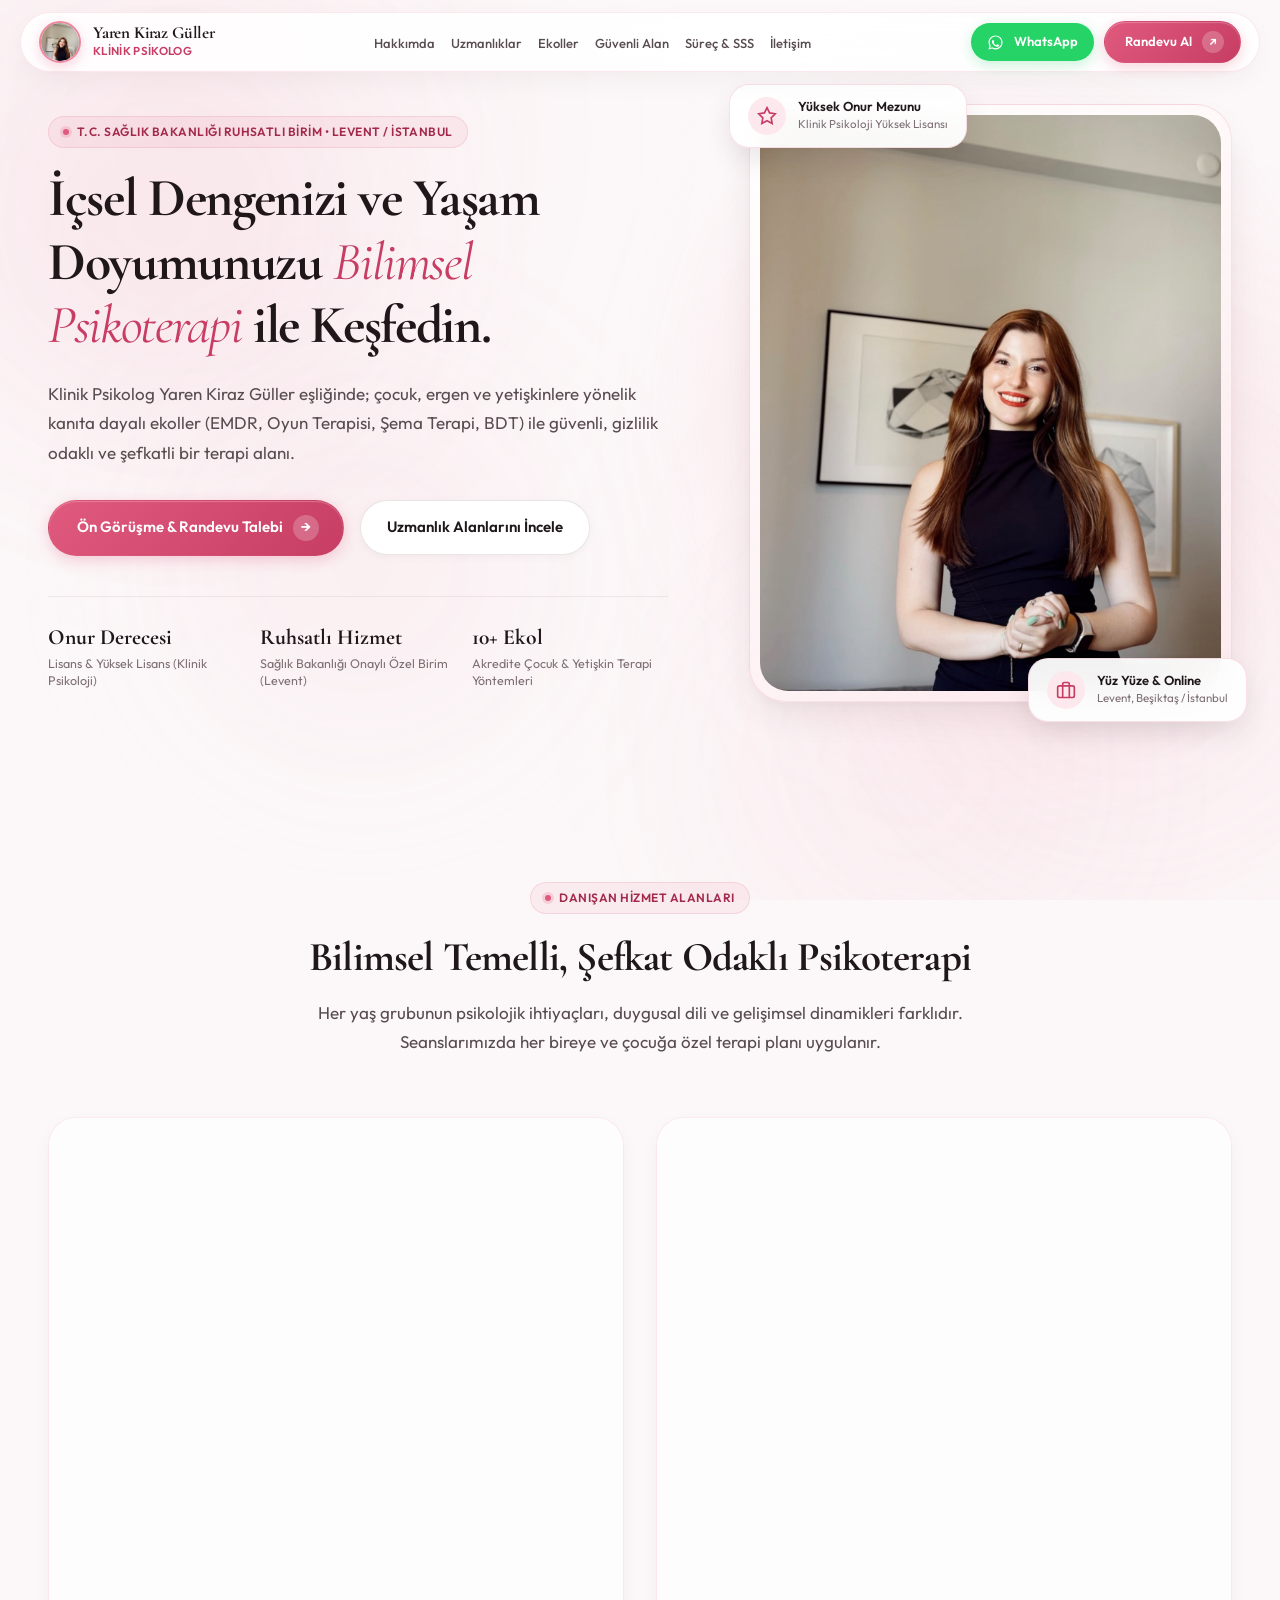
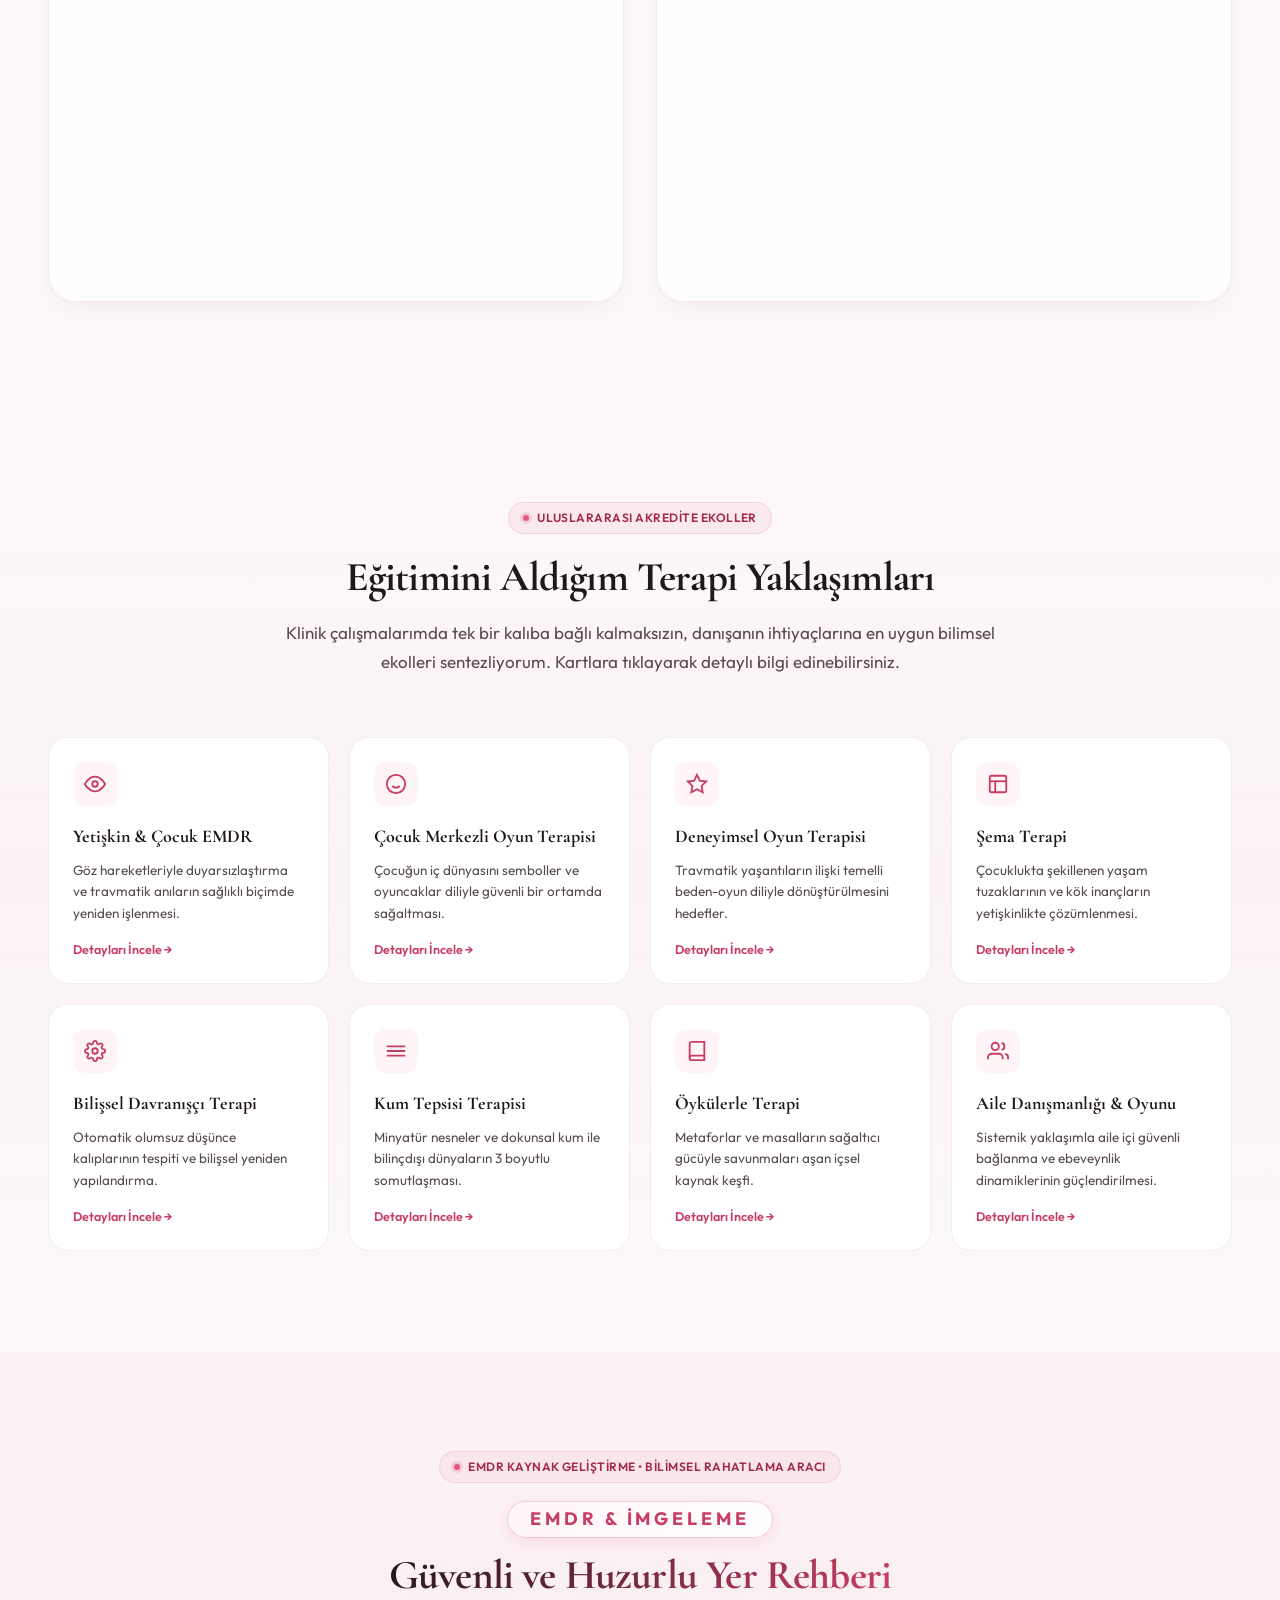
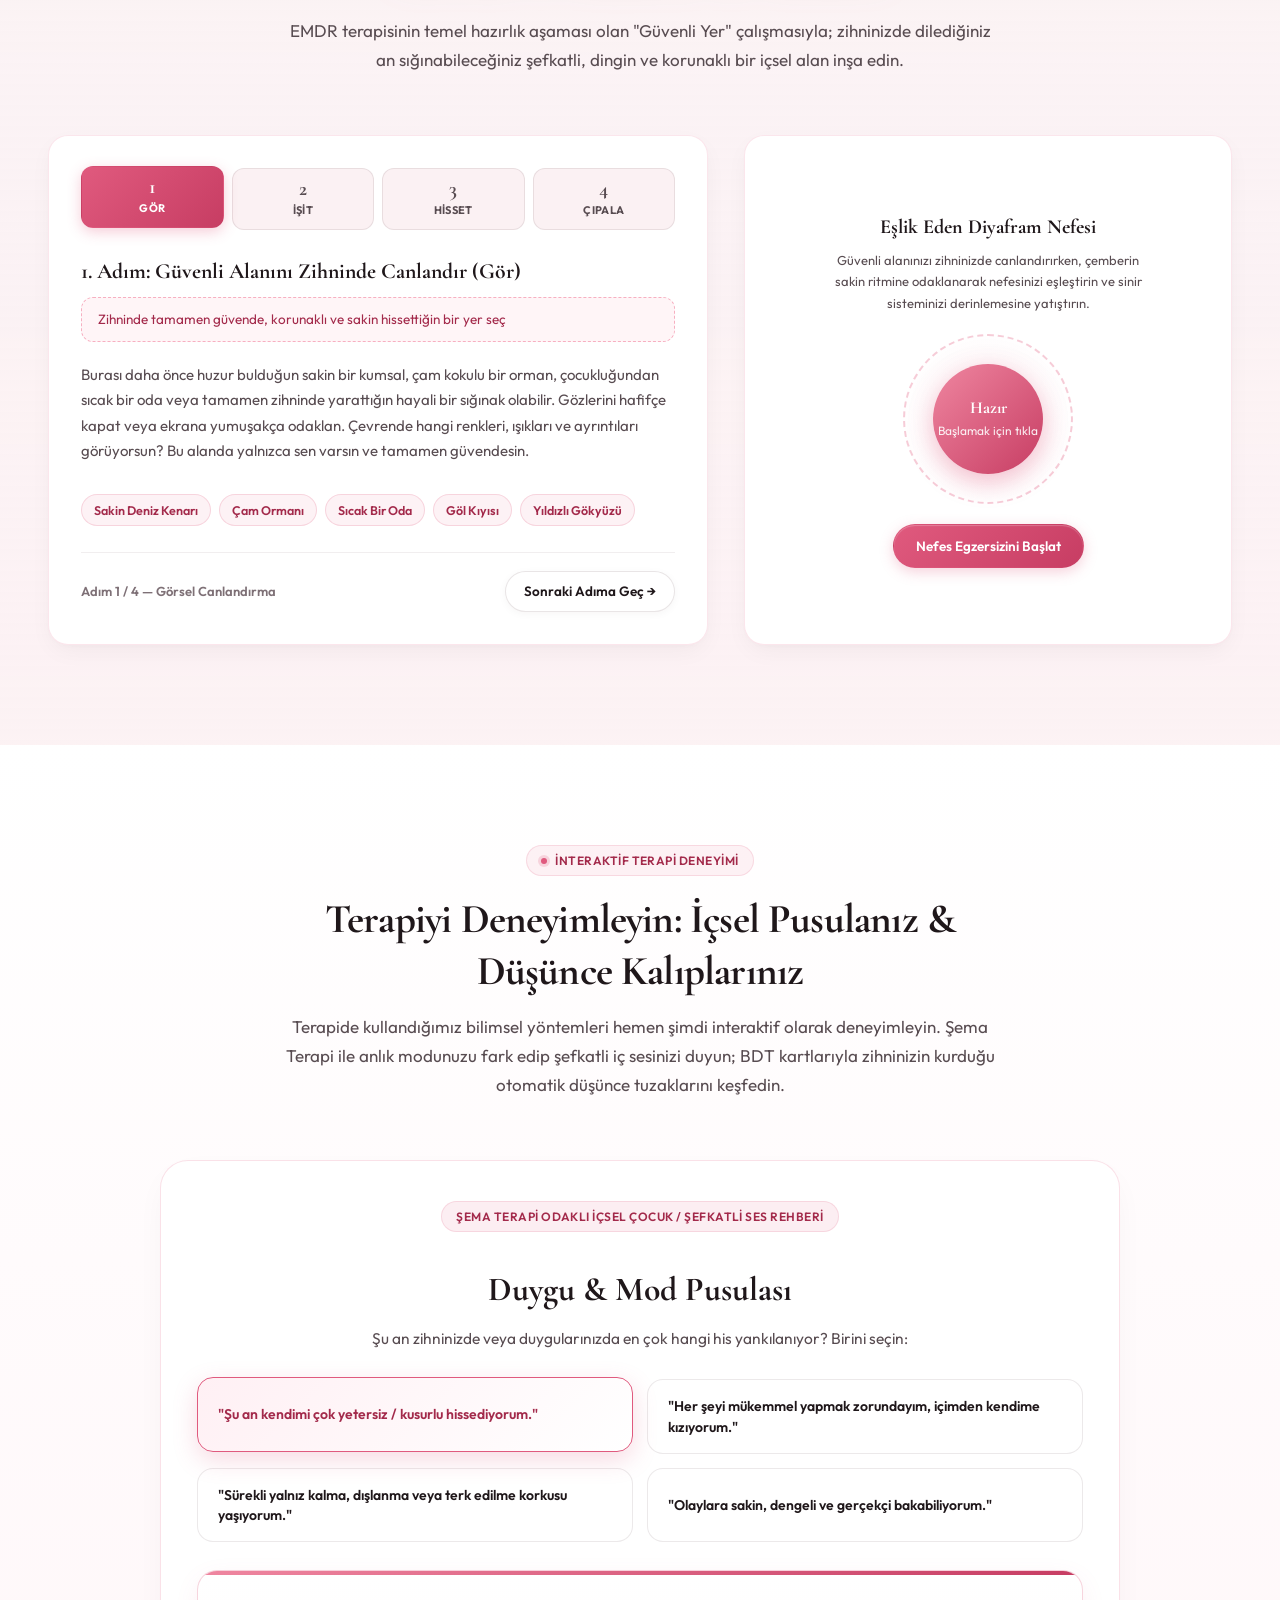
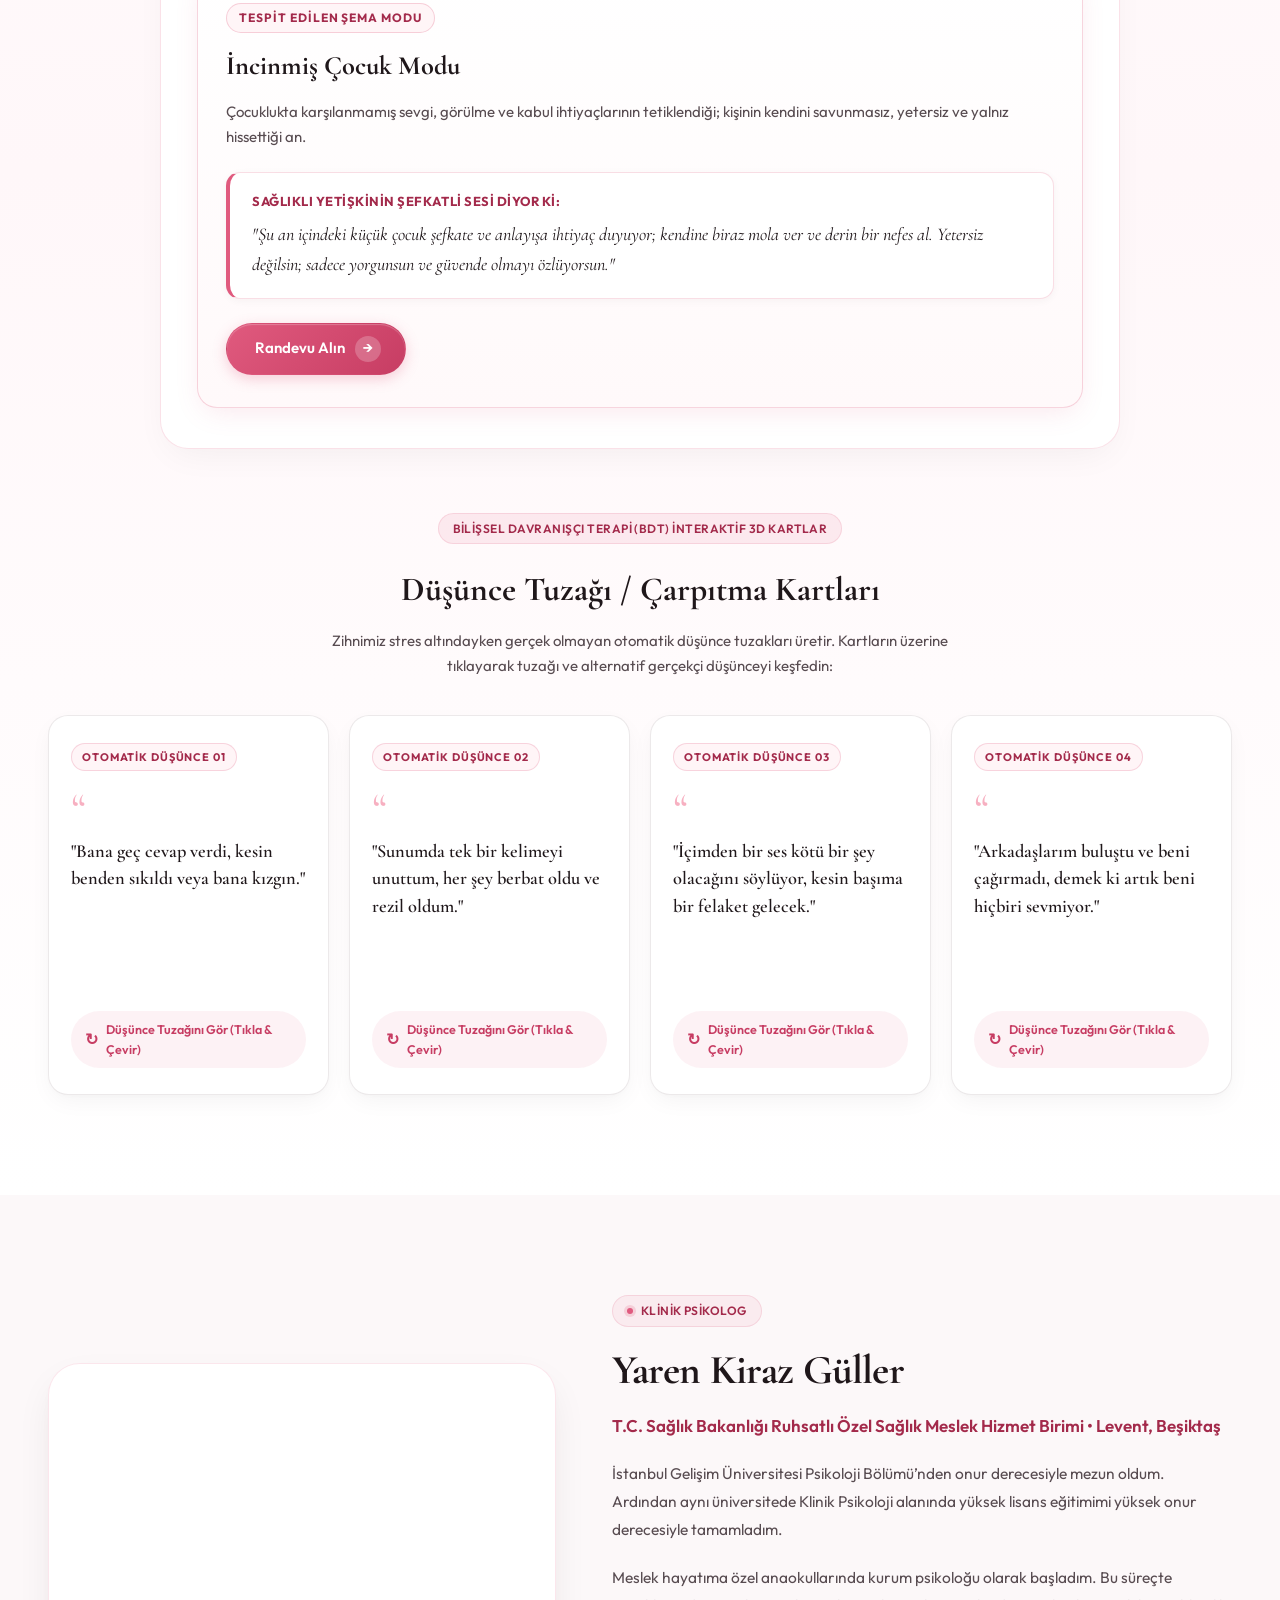
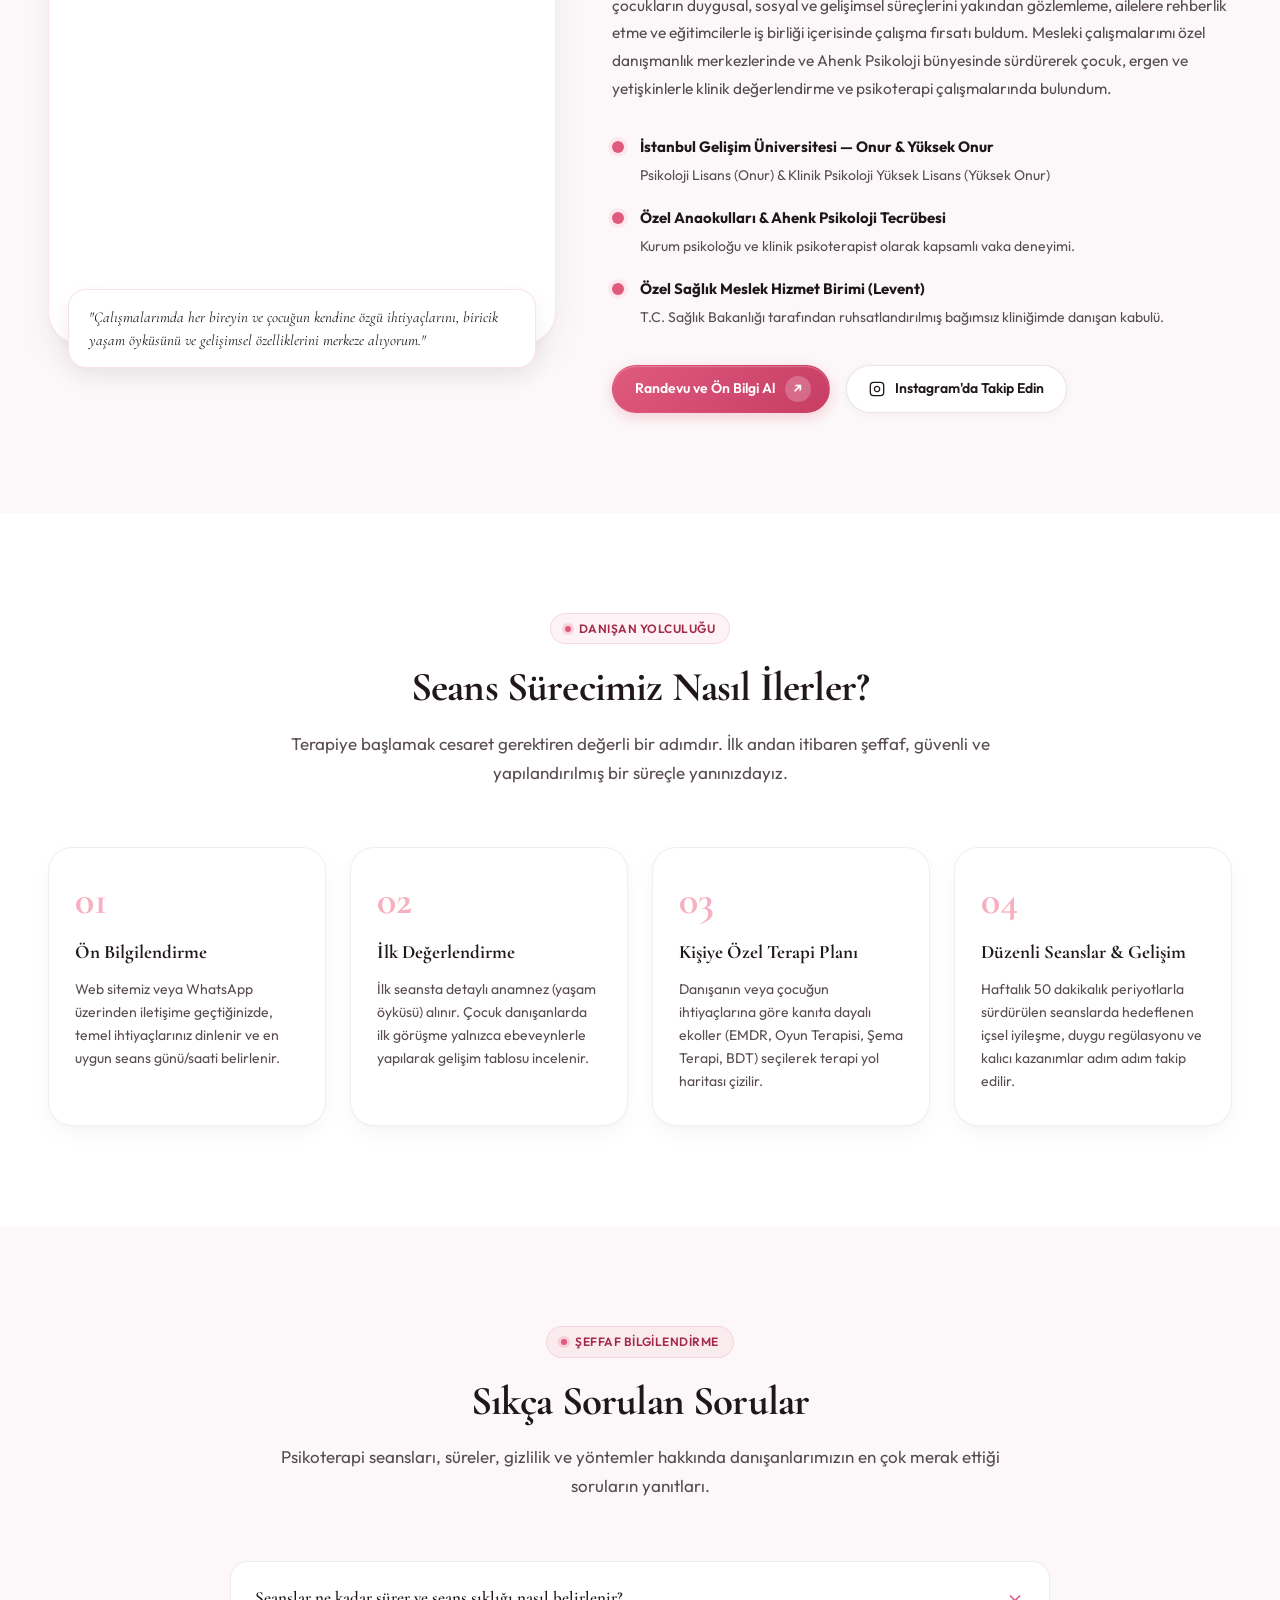
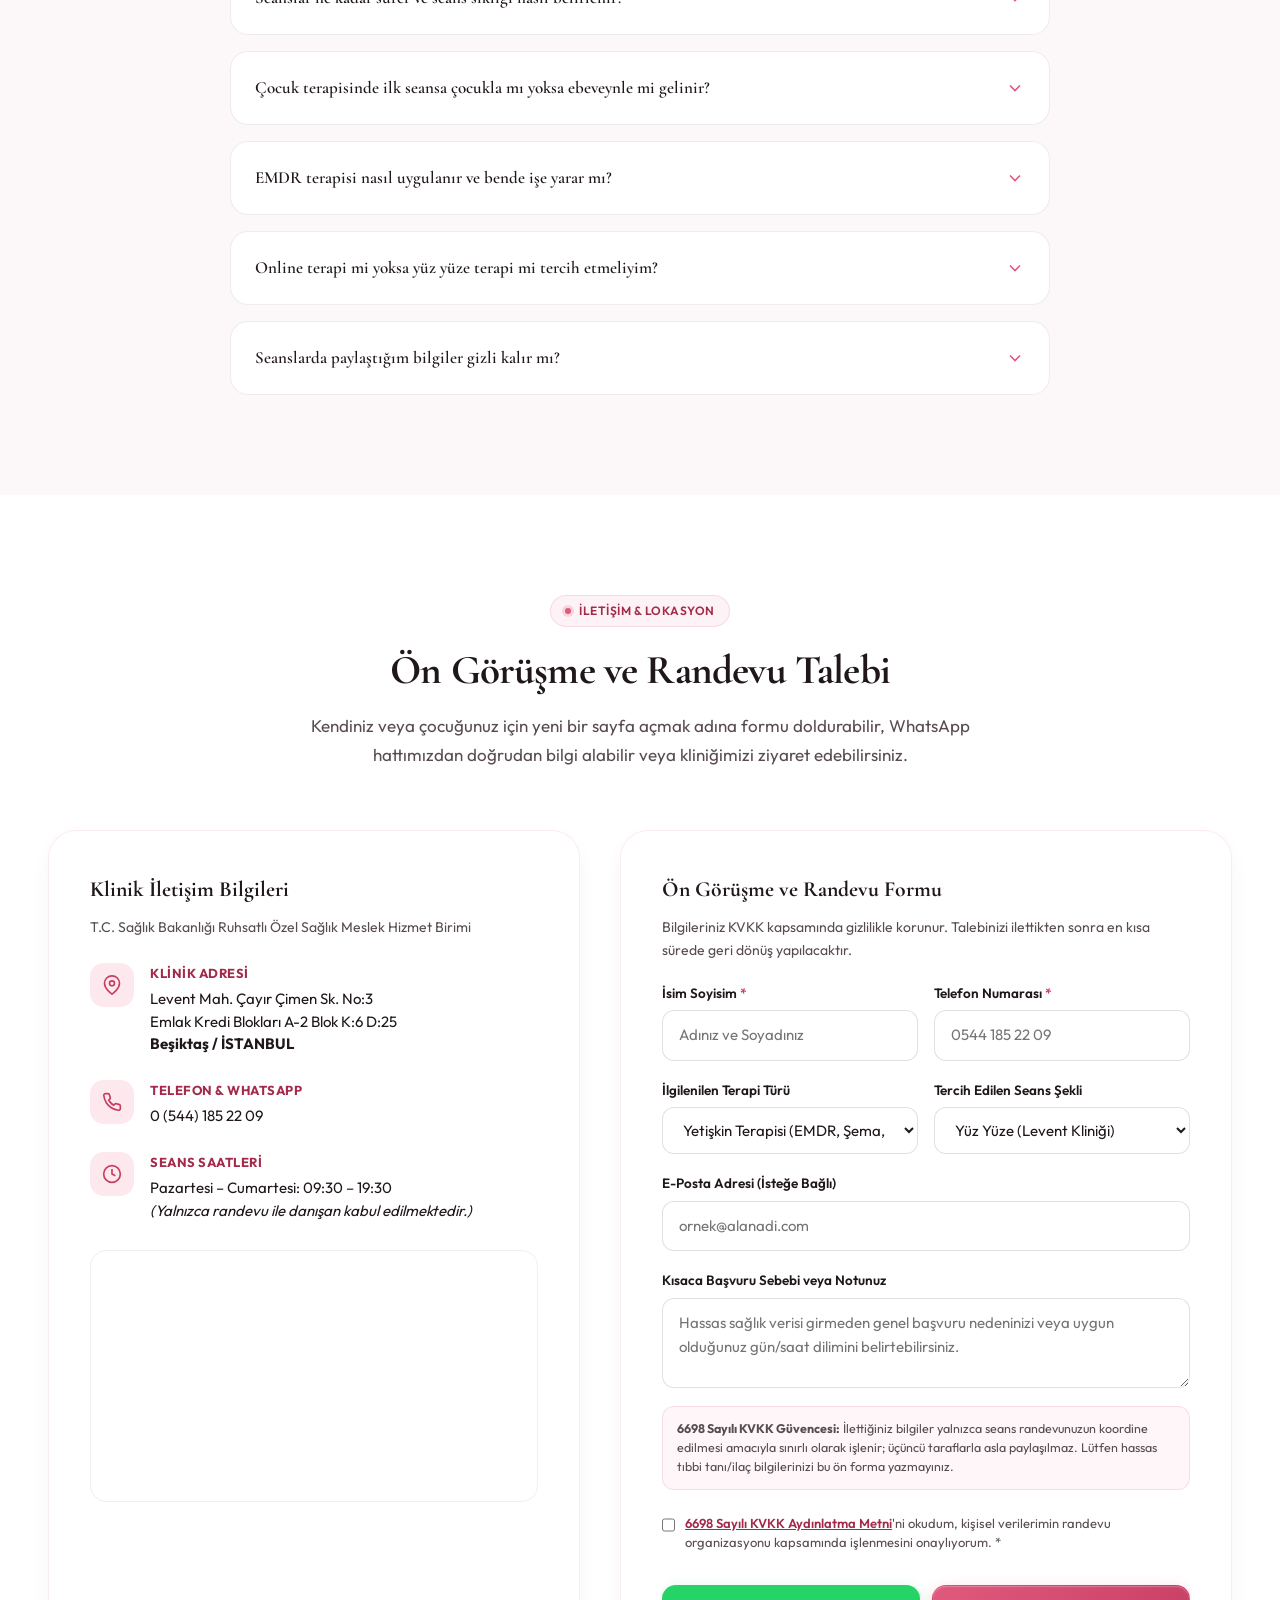
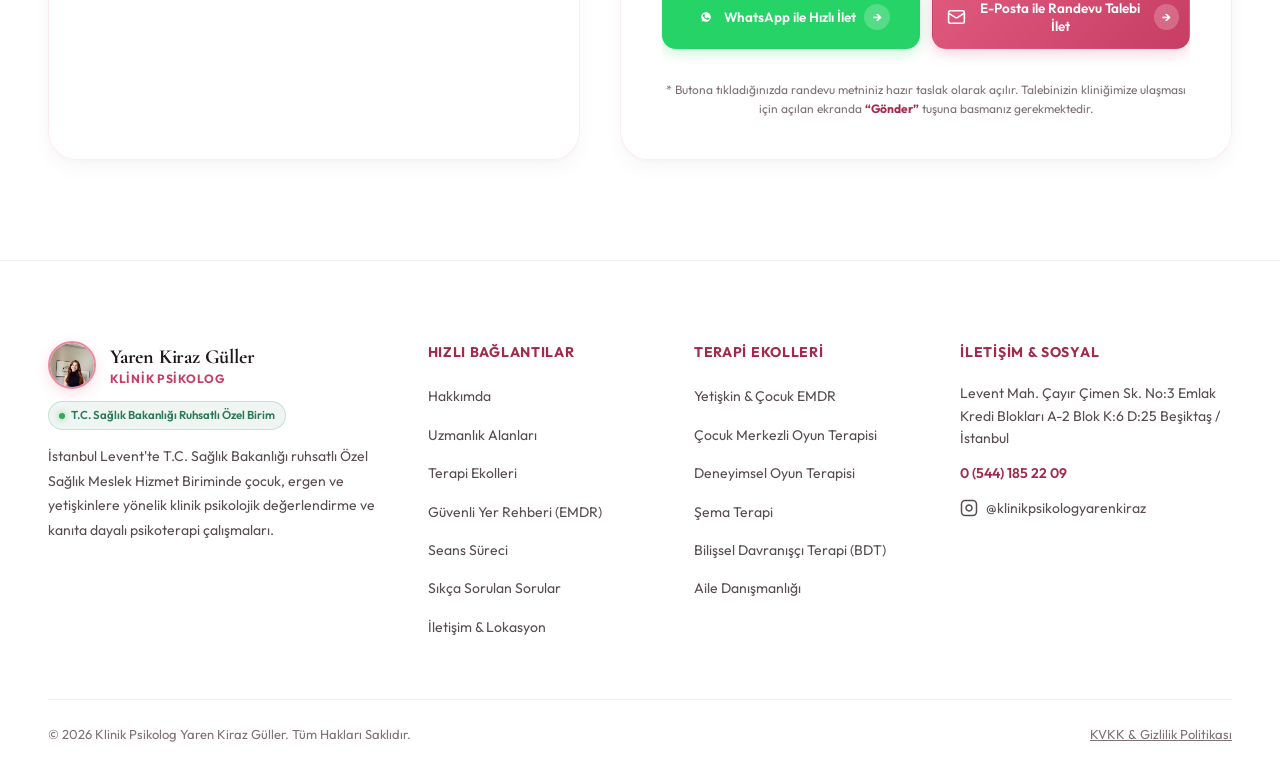
==== commit db48469a: "Eliminate all post-submission layout shifts: fixed container height, zero transform animations, remo" ====
--- a/index.html
+++ b/index.html
@@ -1481,14 +1481,14 @@
                   </div>
 
                   <div class="booking-success-actions">
-                    <button type="button" onclick="reopenAppointmentDispatch()" class="btn btn-primary" style="padding: 11px 20px; font-size: 0.8125rem;">
+                    <button type="button" onclick="reopenAppointmentDispatch()" class="btn btn-primary">
                       <svg width="16" height="16" fill="none" viewBox="0 0 24 24" stroke="currentColor" stroke-width="2">
                         <path stroke-linecap="round" stroke-linejoin="round" d="M10 6H6a2 2 0 00-2 2v10a2 2 0 002 2h10a2 2 0 002-2v-4M14 4h6m0 0v6m0-6L10 14"/>
                       </svg>
                       <span>Uygulamayı Tekrar Aç</span>
                     </button>
 
-                    <button type="button" onclick="copyAppointmentText()" class="btn btn-secondary" style="padding: 11px 20px; font-size: 0.8125rem;">
+                    <button type="button" onclick="copyAppointmentText()" class="btn btn-secondary">
                       <svg width="16" height="16" fill="none" viewBox="0 0 24 24" stroke="currentColor" stroke-width="2">
                         <rect x="9" y="9" width="13" height="13" rx="2" ry="2"/>
                         <path d="M5 15H4a2 2 0 0 1-2-2V4a2 2 0 0 1 2-2h9a2 2 0 0 1 2 2v1"/>
@@ -1496,7 +1496,7 @@
                       <span id="copy-btn-label">Metni Kopyala</span>
                     </button>
 
-                    <button type="button" onclick="returnToBookingForm()" class="btn btn-outline" style="padding: 11px 20px; font-size: 0.8125rem; border: 1px solid var(--border-medium); color: var(--text-secondary); background: transparent; border-radius: 9999px;">
+                    <button type="button" onclick="returnToBookingForm()" class="btn btn-secondary" style="border-color: var(--border-medium); color: var(--text-secondary);">
                       <span>← Bilgileri Düzenle / Forma Dön</span>
                     </button>
                   </div>
--- a/assets/css/styles.css
+++ b/assets/css/styles.css
@@ -70,9 +70,9 @@
   -moz-osx-font-smoothing: grayscale;
   background-color: var(--warm-bg);
   color: var(--text-primary);
-  overflow-x: hidden;
-  max-width: 100vw;
-  width: 100%;
+  overflow-x: hidden !important;
+  max-width: 100% !important;
+  width: 100% !important;
 }
 
 body {
@@ -81,10 +81,11 @@
   line-height: 1.65;
   background-color: var(--warm-bg);
   color: var(--text-primary);
-  overflow-x: hidden;
-  max-width: 100vw;
-  width: 100%;
+  overflow-x: hidden !important;
+  max-width: 100% !important;
+  width: 100% !important;
   position: relative;
+  touch-action: pan-y; /* Mobilde istenmeyen yatay sürüklemeyi/kaymayı kilitler */
 }
 
 .hero-section,
@@ -270,6 +271,14 @@
   padding-right: 28px;
   position: relative;
   z-index: 2;
+  box-sizing: border-box;
+}
+
+@media (max-width: 768px) {
+  .container {
+    padding-left: 16px;
+    padding-right: 16px;
+  }
 }
 
 /* ===================================================================
@@ -607,6 +616,9 @@
   border-radius: var(--radius-outer);
   padding: 8px;
   box-shadow: var(--shadow-subtle);
+  width: 100%;
+  max-width: 100%;
+  box-sizing: border-box;
   transition: transform var(--duration-normal) var(--ease-spring),
               box-shadow var(--duration-normal) var(--ease-smooth),
               border-color var(--duration-fast) ease;
@@ -624,8 +636,22 @@
   box-shadow: inset 0 1px 1px rgba(255, 255, 255, 0.9);
   padding: 32px;
   height: 100%;
+  width: 100%;
+  max-width: 100%;
+  box-sizing: border-box;
   display: flex;
   flex-direction: column;
+}
+
+@media (max-width: 768px) {
+  .double-bezel-outer {
+    padding: 5px;
+    border-radius: 20px;
+  }
+  .double-bezel-inner {
+    padding: 20px 14px;
+    border-radius: 16px;
+  }
 }
 
 /* 3D Tilt Card Perspective Container */
@@ -1621,34 +1647,66 @@
 
 /* ===================================================================
    DUAL-ACTION APPOINTMENT SUBMISSION (WhatsApp & E-Posta Engine)
-   bursapsikologum.com Architecture - Zero Fake Submission
+   bursapsikologum.com Architecture - Zero Fake Submission & Zero Layout Shift
    =================================================================== */
+#booking-steps-wrapper {
+  width: 100%;
+  max-width: 100%;
+  min-height: 480px; /* Sayfa yüksekliğini sabitler, form ve onay arasında sıfır dikey zıplama/kayma */
+  box-sizing: border-box;
+  overflow: hidden;
+  display: flex;
+  flex-direction: column;
+  justify-content: center;
+}
+
+#booking-form-view {
+  width: 100%;
+  max-width: 100%;
+  box-sizing: border-box;
+}
+
 .appointment-submit-grid {
   display: grid;
-  grid-template-columns: 1fr 1fr;
-  gap: 12px;
+  grid-template-columns: 1fr;
+  gap: 10px;
   margin-top: 14px;
   margin-bottom: 8px;
-}
-
-@media (max-width: 640px) {
+  width: 100%;
+  max-width: 100%;
+  box-sizing: border-box;
+}
+
+@media (min-width: 900px) {
   .appointment-submit-grid {
-    grid-template-columns: 1fr;
-    gap: 10px;
+    grid-template-columns: 1fr 1fr;
+    gap: 12px;
   }
 }
 
 .appointment-action-btn {
   width: 100%;
+  max-width: 100%;
+  box-sizing: border-box;
+  display: inline-flex;
+  align-items: center;
   justify-content: center;
-  padding: 13px 18px;
-  font-size: 0.875rem;
+  gap: 8px;
+  padding: 13px 14px;
+  font-size: 0.84375rem;
   font-weight: 600;
   border-radius: 14px;
   cursor: pointer;
+  white-space: normal;
+  text-align: center;
   transition: transform var(--duration-fast) var(--ease-spring),
               box-shadow var(--duration-fast) ease,
               background var(--duration-fast) ease;
+}
+
+.appointment-action-btn span {
+  white-space: normal;
+  line-height: 1.35;
 }
 
 .appointment-action-btn:hover {
@@ -1666,6 +1724,8 @@
   line-height: 1.55;
   margin-top: 6px;
   margin-bottom: 0;
+  width: 100%;
+  box-sizing: border-box;
 }
 
 .appointment-dispatch-note strong {
@@ -1673,30 +1733,24 @@
   font-weight: 700;
 }
 
-/* PENDING DISPATCH CONFIRMATION VIEW (bursapsikologum.com Pattern) */
+/* PENDING DISPATCH CONFIRMATION VIEW (bursapsikologum.com Pattern - Zero Animation Jump) */
 .booking-success-view {
   display: flex;
   flex-direction: column;
   align-items: center;
   text-align: center;
-  padding: 20px 10px;
-  gap: 18px;
-  animation: fadeInScale 0.35s cubic-bezier(0.16, 1, 0.3, 1);
+  padding: 16px 4px;
+  gap: 16px;
+  width: 100%;
+  max-width: 100%;
+  box-sizing: border-box;
+  overflow: hidden;
+  transform: none !important;
+  animation: none !important;
 }
 
 .booking-success-view.hidden {
   display: none !important;
-}
-
-@keyframes fadeInScale {
-  from {
-    opacity: 0;
-    transform: scale(0.96) translateY(6px);
-  }
-  to {
-    opacity: 1;
-    transform: scale(1) translateY(0);
-  }
 }
 
 .booking-success-icon-wrap {
@@ -1712,6 +1766,7 @@
   justify-content: center;
   box-shadow: 0 8px 24px rgba(224, 90, 126, 0.16);
   margin: 0 auto;
+  flex-shrink: 0;
 }
 
 .booking-pulse-badge {
@@ -1724,12 +1779,6 @@
   background: #10B981;
   border: 2px solid #FFFFFF;
   box-shadow: 0 0 0 3px rgba(16, 185, 129, 0.25);
-  animation: badgePulse 2s infinite ease-in-out;
-}
-
-@keyframes badgePulse {
-  0%, 100% { transform: scale(1); opacity: 1; }
-  50% { transform: scale(1.15); opacity: 0.85; }
 }
 
 .booking-success-header {
@@ -1737,6 +1786,8 @@
   flex-direction: column;
   gap: 6px;
   align-items: center;
+  width: 100%;
+  box-sizing: border-box;
 }
 
 .booking-success-tag {
@@ -1758,14 +1809,17 @@
   font-weight: 700;
   color: var(--text-primary);
   margin: 0;
+  line-height: 1.25;
 }
 
 .booking-success-desc {
   font-size: 0.875rem;
   color: var(--text-secondary);
   max-width: 440px;
+  width: 100%;
   margin: 0 auto;
   line-height: 1.6;
+  box-sizing: border-box;
 }
 
 .booking-success-desc strong {
@@ -1774,9 +1828,10 @@
 }
 
 .booking-warning-box {
-  max-width: 480px;
+  max-width: 100%;
   width: 100%;
-  padding: 14px 18px;
+  box-sizing: border-box;
+  padding: 14px 16px;
   border-radius: 14px;
   background: #FFFBEB;
   border: 1.5px solid #FCD34D;
@@ -1801,6 +1856,7 @@
   color: #78350F;
   line-height: 1.55;
   margin: 0;
+  word-break: break-word;
 }
 
 .booking-warning-text strong {
@@ -1810,40 +1866,24 @@
 
 .booking-success-actions {
   display: flex;
-  flex-wrap: wrap;
-  align-items: center;
-  justify-content: center;
+  flex-direction: column;
+  align-items: stretch;
   gap: 10px;
   width: 100%;
+  max-width: 100%;
+  box-sizing: border-box;
   margin-top: 6px;
 }
 
-/* FLOATING SITE TOAST */
-.site-toast {
-  position: fixed;
-  bottom: 28px;
-  left: 50%;
-  transform: translateX(-50%) translateY(80px);
-  background: #1F171A;
-  color: #FFFFFF;
-  padding: 12px 22px;
-  border-radius: 9999px;
-  font-size: 0.84375rem;
-  font-weight: 500;
-  box-shadow: 0 10px 32px rgba(0, 0, 0, 0.32);
-  z-index: 10000;
-  display: flex;
-  align-items: center;
-  gap: 10px;
-  opacity: 0;
-  pointer-events: none;
-  transition: transform 0.4s cubic-bezier(0.16, 1, 0.3, 1), opacity 0.3s ease;
-}
-
-.site-toast.show {
-  transform: translateX(-50%) translateY(0);
-  opacity: 1;
-  pointer-events: auto;
+.booking-success-actions .btn {
+  width: 100%;
+  max-width: 100%;
+  box-sizing: border-box;
+  padding: 12px 16px;
+  font-size: 0.8125rem;
+  justify-content: center;
+  white-space: normal;
+  text-align: center;
 }
 
 /* ===================================================================
@@ -1855,34 +1895,48 @@
   background: rgba(31, 23, 26, 0.6);
   backdrop-filter: blur(10px);
   -webkit-backdrop-filter: blur(10px);
-  z-index: 200;
+  z-index: 2000;
   display: flex;
   align-items: center;
   justify-content: center;
   padding: 20px;
   opacity: 0;
+  visibility: hidden; /* Kapalıyken mobilde kesinlikle görünmez & yatay taşma yapmaz */
   pointer-events: none;
-  transition: opacity var(--duration-normal) ease;
+  transition: opacity var(--duration-normal) ease, visibility var(--duration-normal) ease;
 }
 
 .modal-overlay.open {
   opacity: 1;
+  visibility: visible;
   pointer-events: auto;
 }
 
 .modal-container {
   background: #FFFFFF;
   width: 100%;
-  max-width: 640px;
+  max-width: 580px;
   max-height: 90vh;
   overflow-y: auto;
-  border-radius: 28px;
-  padding: 36px;
+  border-radius: 26px;
+  padding: 32px 24px;
   position: relative;
   border: 1px solid rgba(224, 90, 126, 0.2);
   box-shadow: var(--shadow-dropdown);
+  box-sizing: border-box;
   transform: scale(0.94) translateY(12px);
   transition: transform var(--duration-normal) var(--ease-spring);
+}
+
+@media (max-width: 640px) {
+  .modal-overlay {
+    padding: 12px;
+  }
+  .modal-container {
+    padding: 24px 16px;
+    border-radius: 20px;
+    max-height: 88vh;
+  }
 }
 
 .modal-overlay.open .modal-container {
@@ -2484,20 +2538,22 @@
     top: 0;
     right: 0;
     width: 88%;
-    max-width: 360px;
+    max-width: 340px;
     height: 100dvh;
     height: 100vh;
     background: #FFFFFF;
     box-shadow: -14px 0 50px rgba(40, 20, 25, 0.18);
     z-index: 9999;
     transform: translateX(100%);
-    transition: transform 0.4s cubic-bezier(0.16, 1, 0.3, 1);
+    visibility: hidden; /* Kapalıyken mobilde kesinlikle görünmez & yatay taşma/kayma yapmaz */
+    transition: transform 0.35s cubic-bezier(0.16, 1, 0.3, 1), visibility 0.35s ease;
     pointer-events: none;
     overflow: hidden;
   }
 
   .mobile-drawer.open {
     transform: translateX(0);
+    visibility: visible;
     pointer-events: auto;
   }
 
@@ -2720,6 +2776,39 @@
   .site-header {
     top: 8px;
     padding: 0 10px;
+    width: 100%;
+    max-width: 100%;
+    box-sizing: border-box;
+  }
+  .nav-island {
+    padding: 6px 12px;
+    gap: 8px;
+    width: 100%;
+    max-width: 100%;
+    box-sizing: border-box;
+  }
+  .brand-name {
+    font-size: 0.9375rem;
+  }
+  .brand-title {
+    font-size: 0.65625rem;
+  }
+  .brand-avatar-img {
+    width: 36px;
+    height: 36px;
+  }
+  .form-field {
+    min-width: 0;
+    width: 100%;
+    max-width: 100%;
+    box-sizing: border-box;
+  }
+  .form-input,
+  .form-select,
+  .form-textarea {
+    font-size: 16px; /* iOS Safari otomatik form zoom'unu engeller */
+    max-width: 100%;
+    box-sizing: border-box;
   }
   .hero-section {
     padding-top: calc(var(--header-height) + 16px);
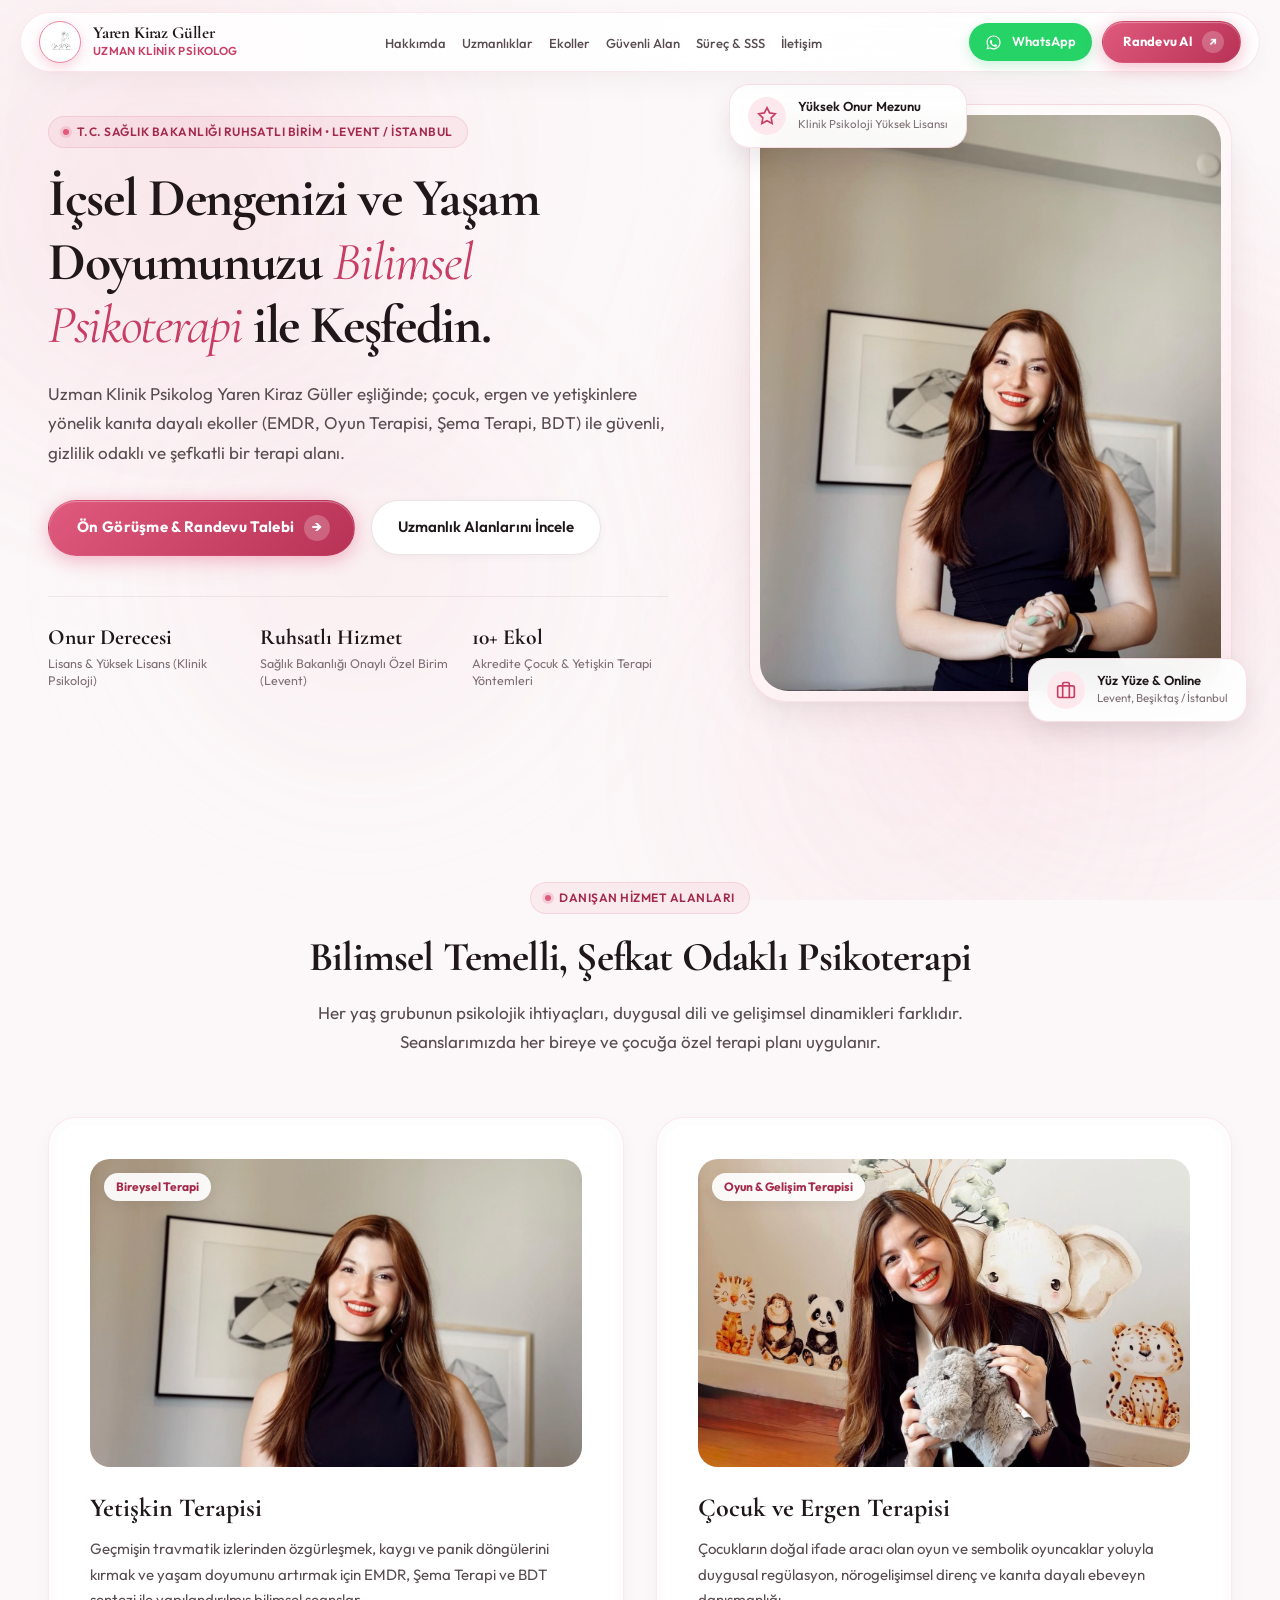
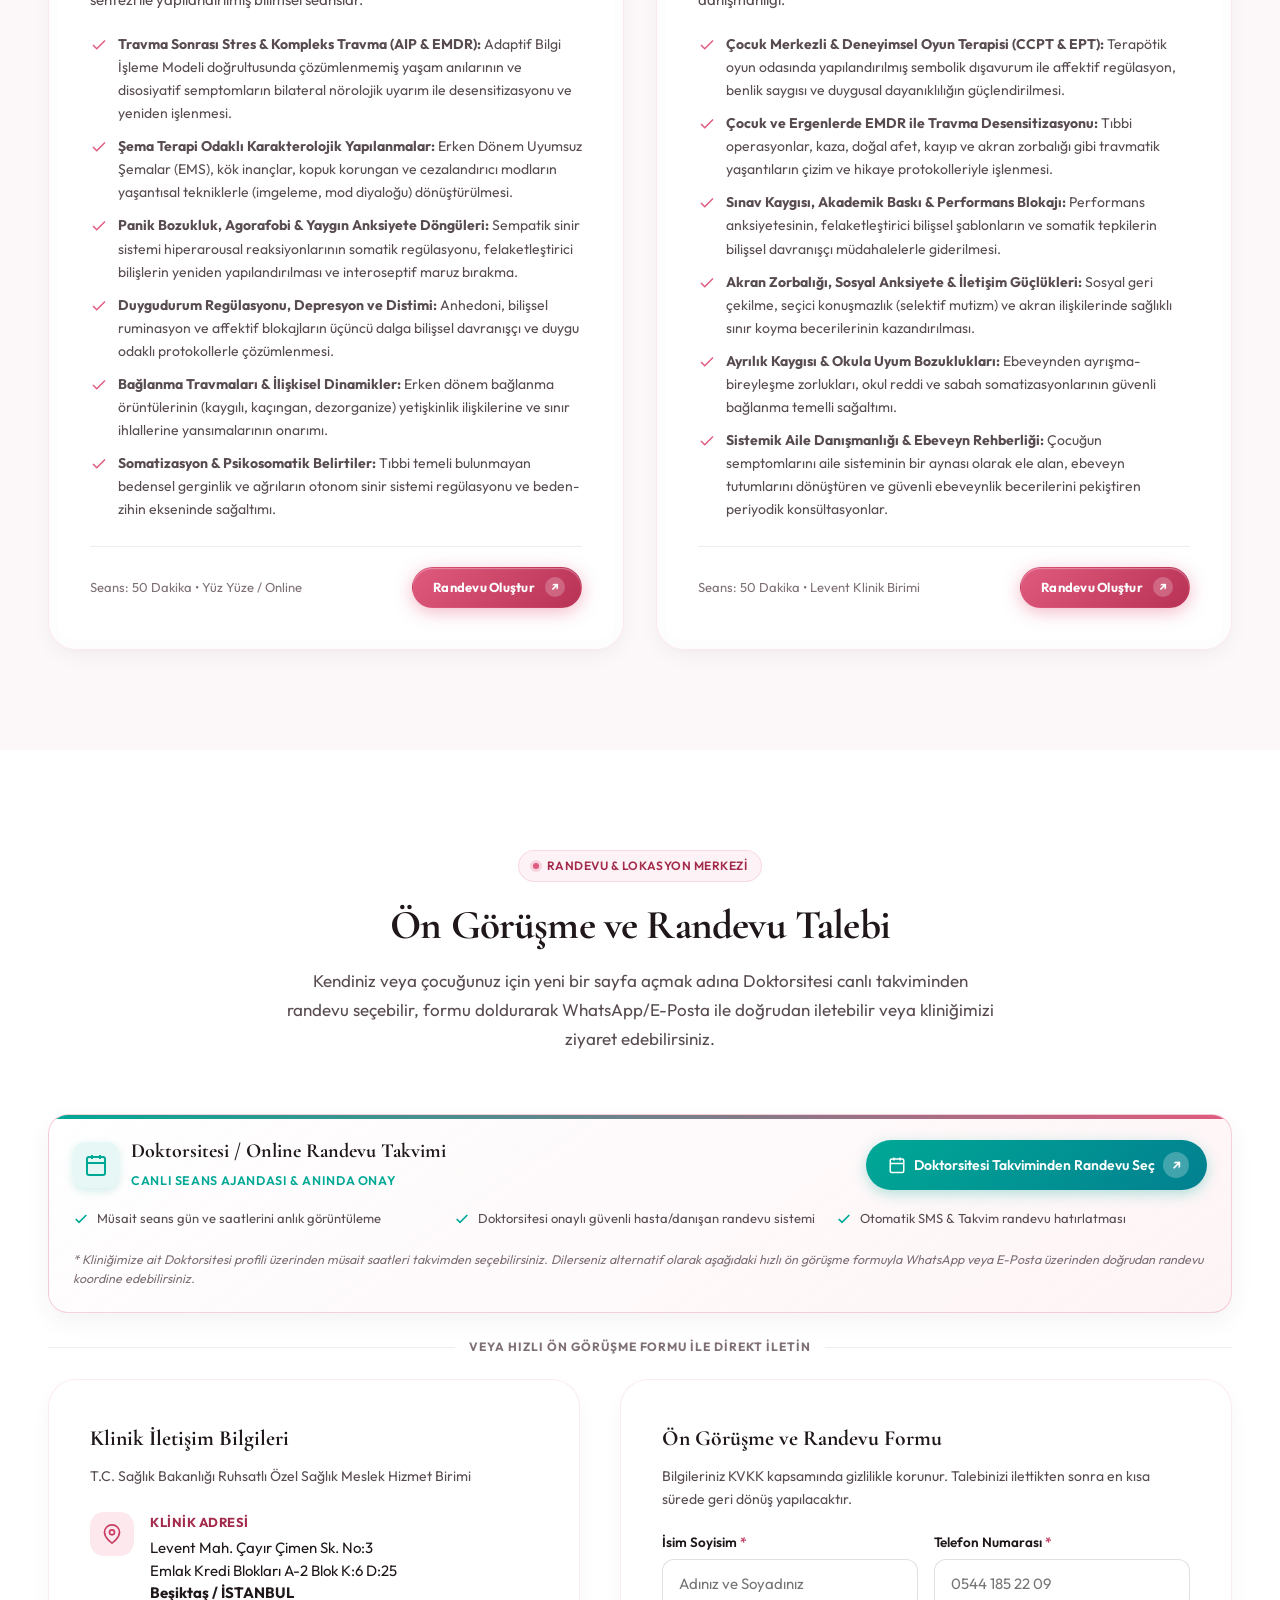
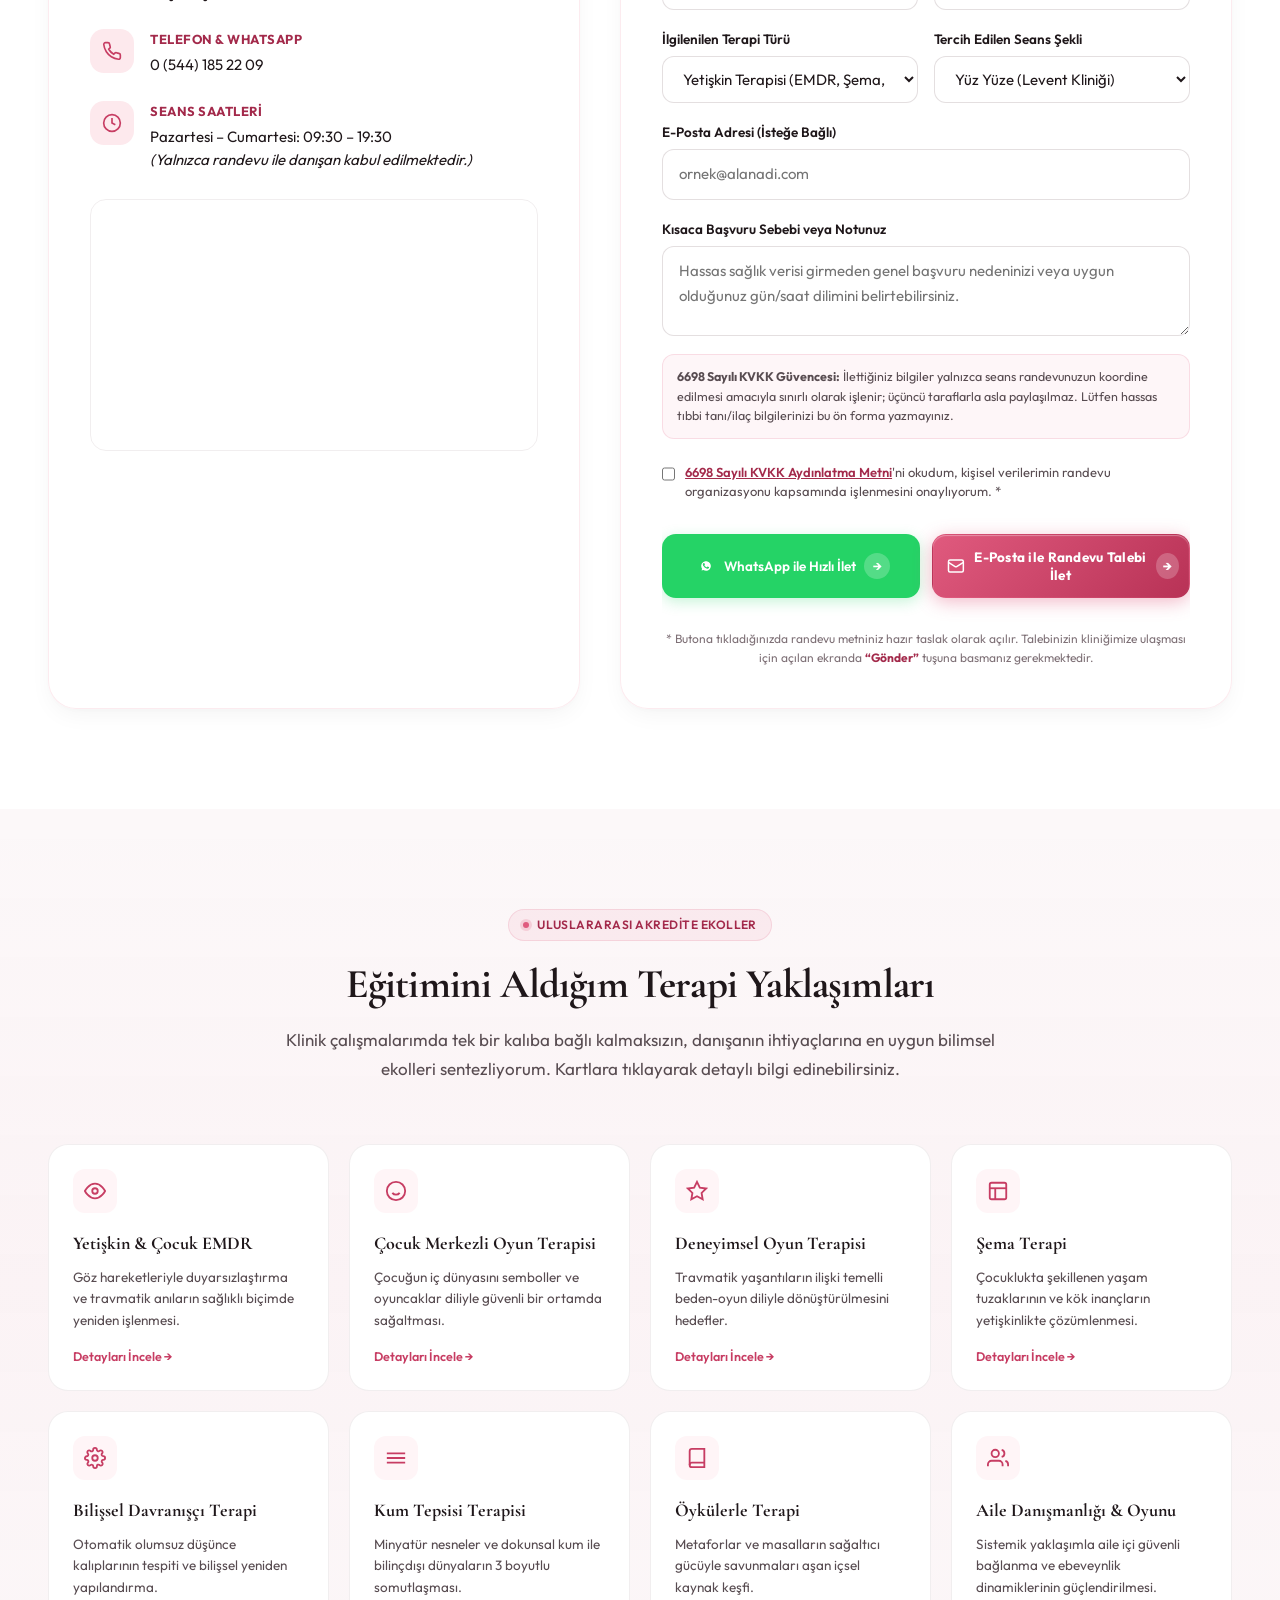
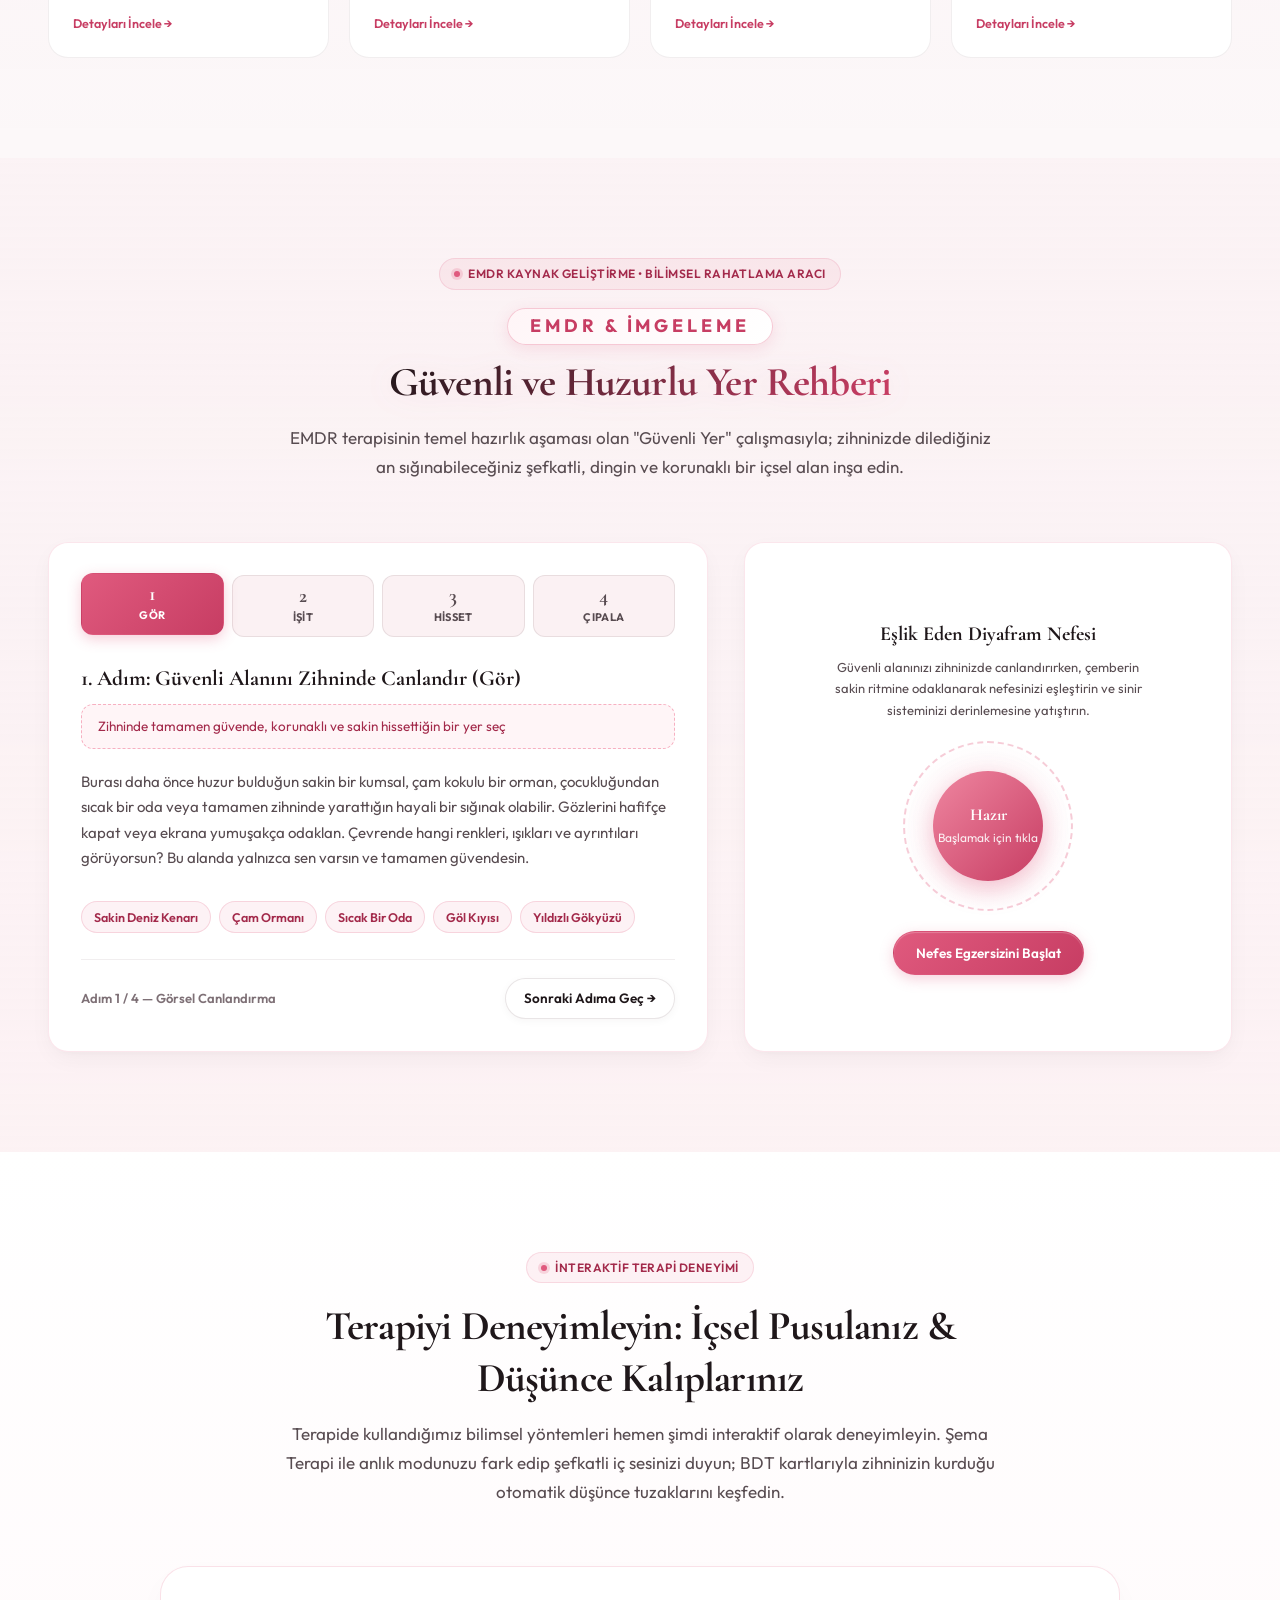
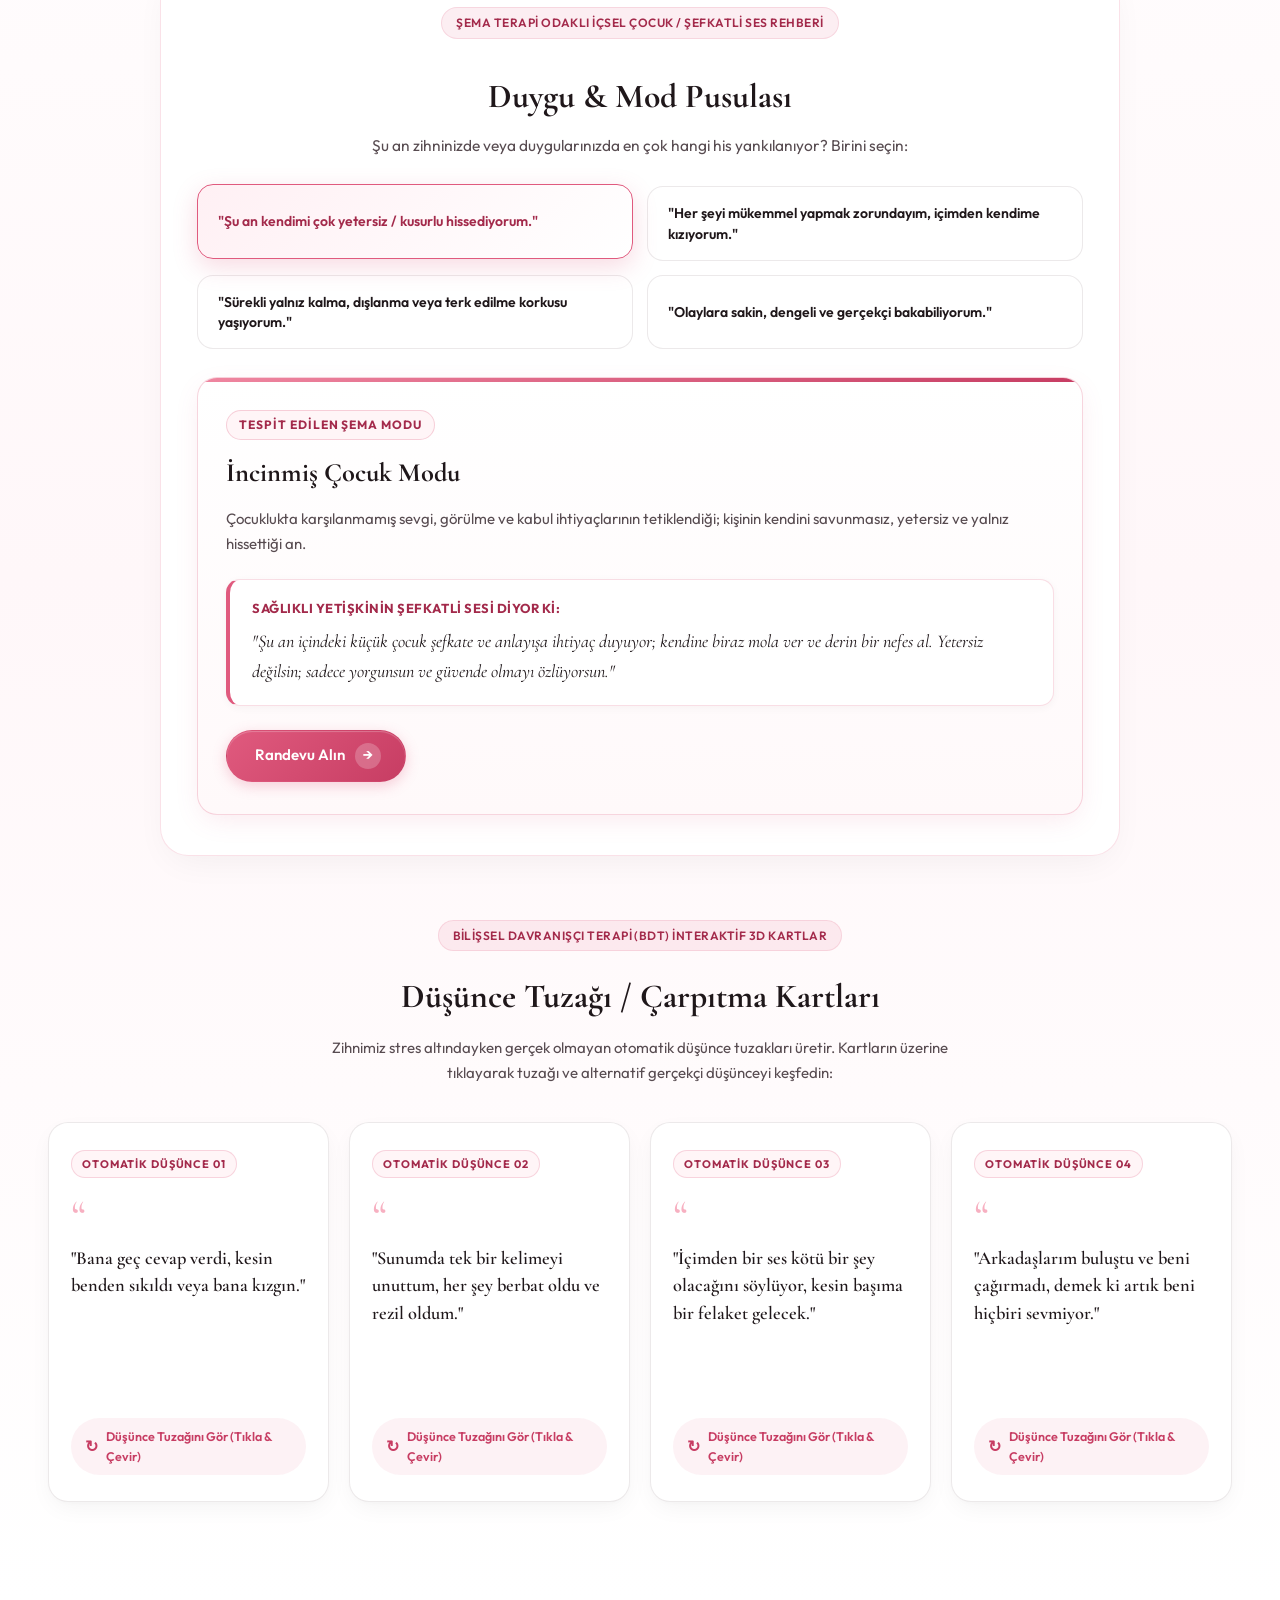
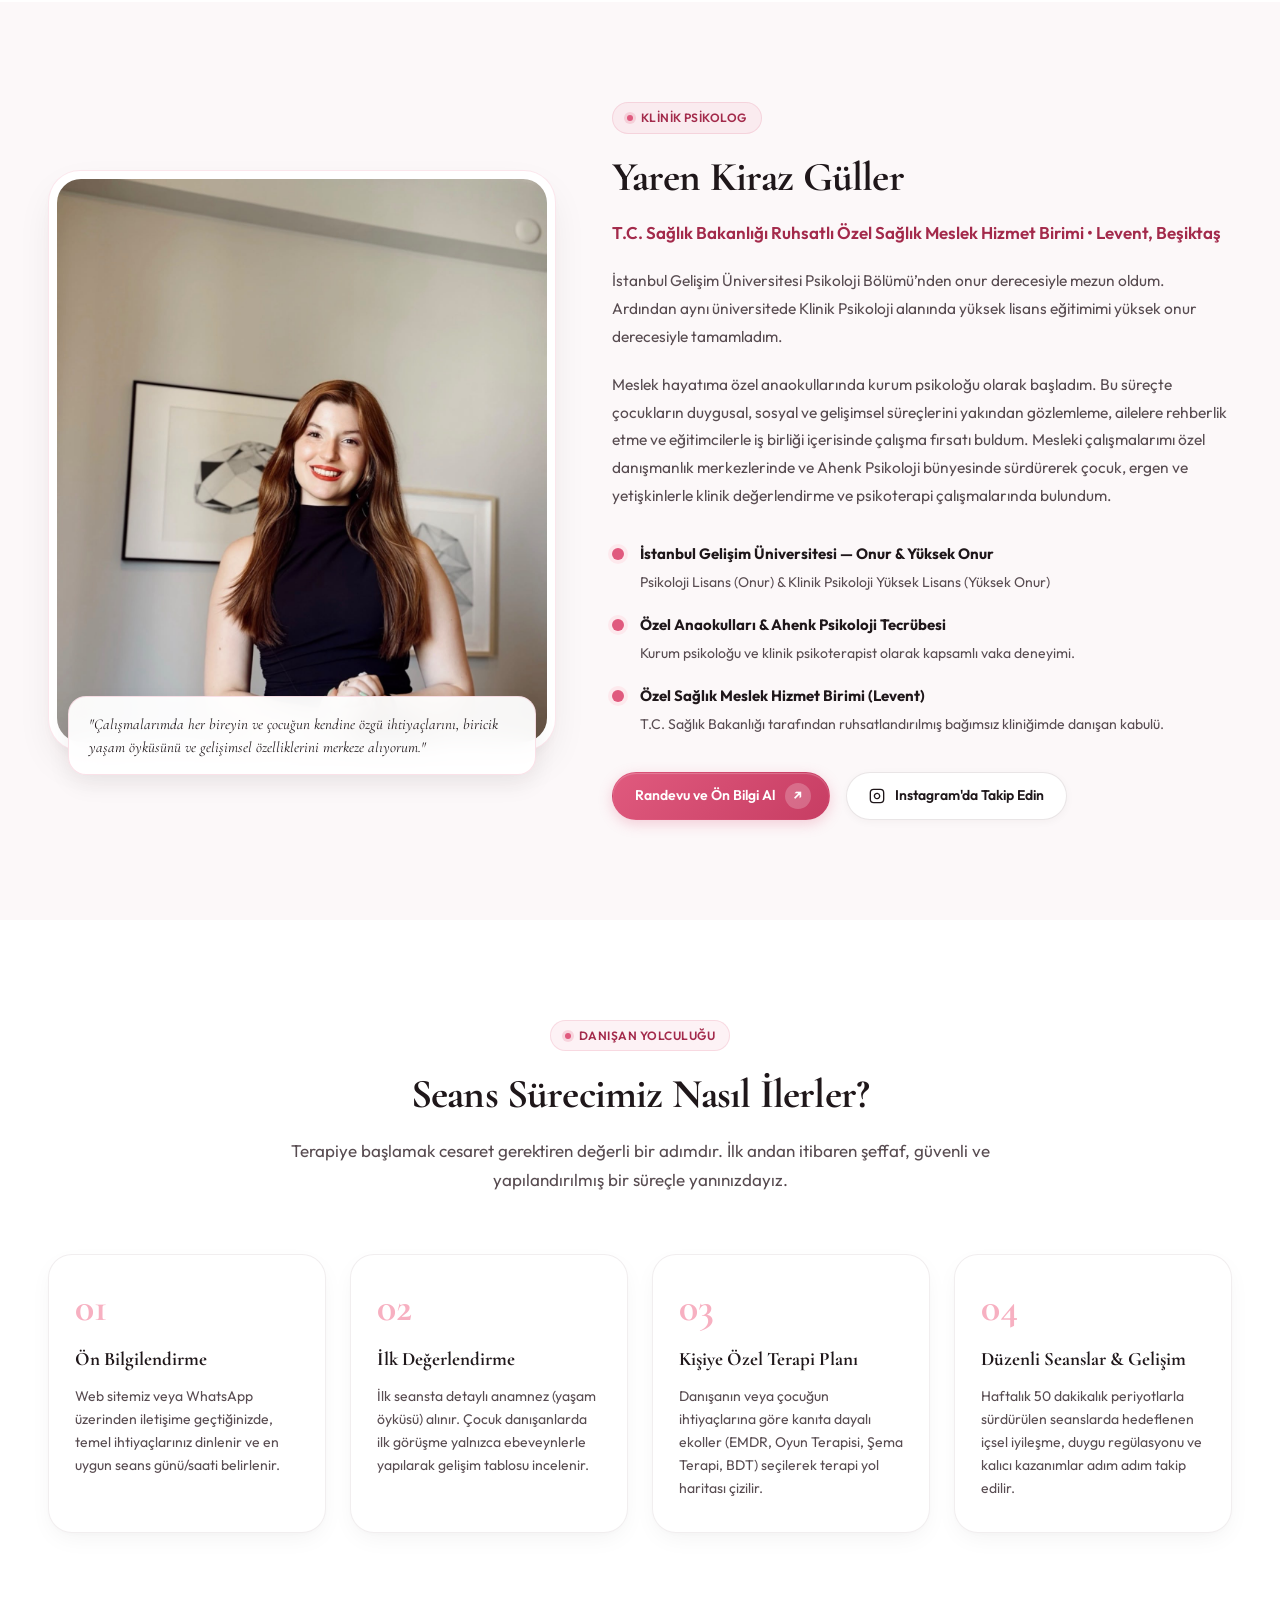
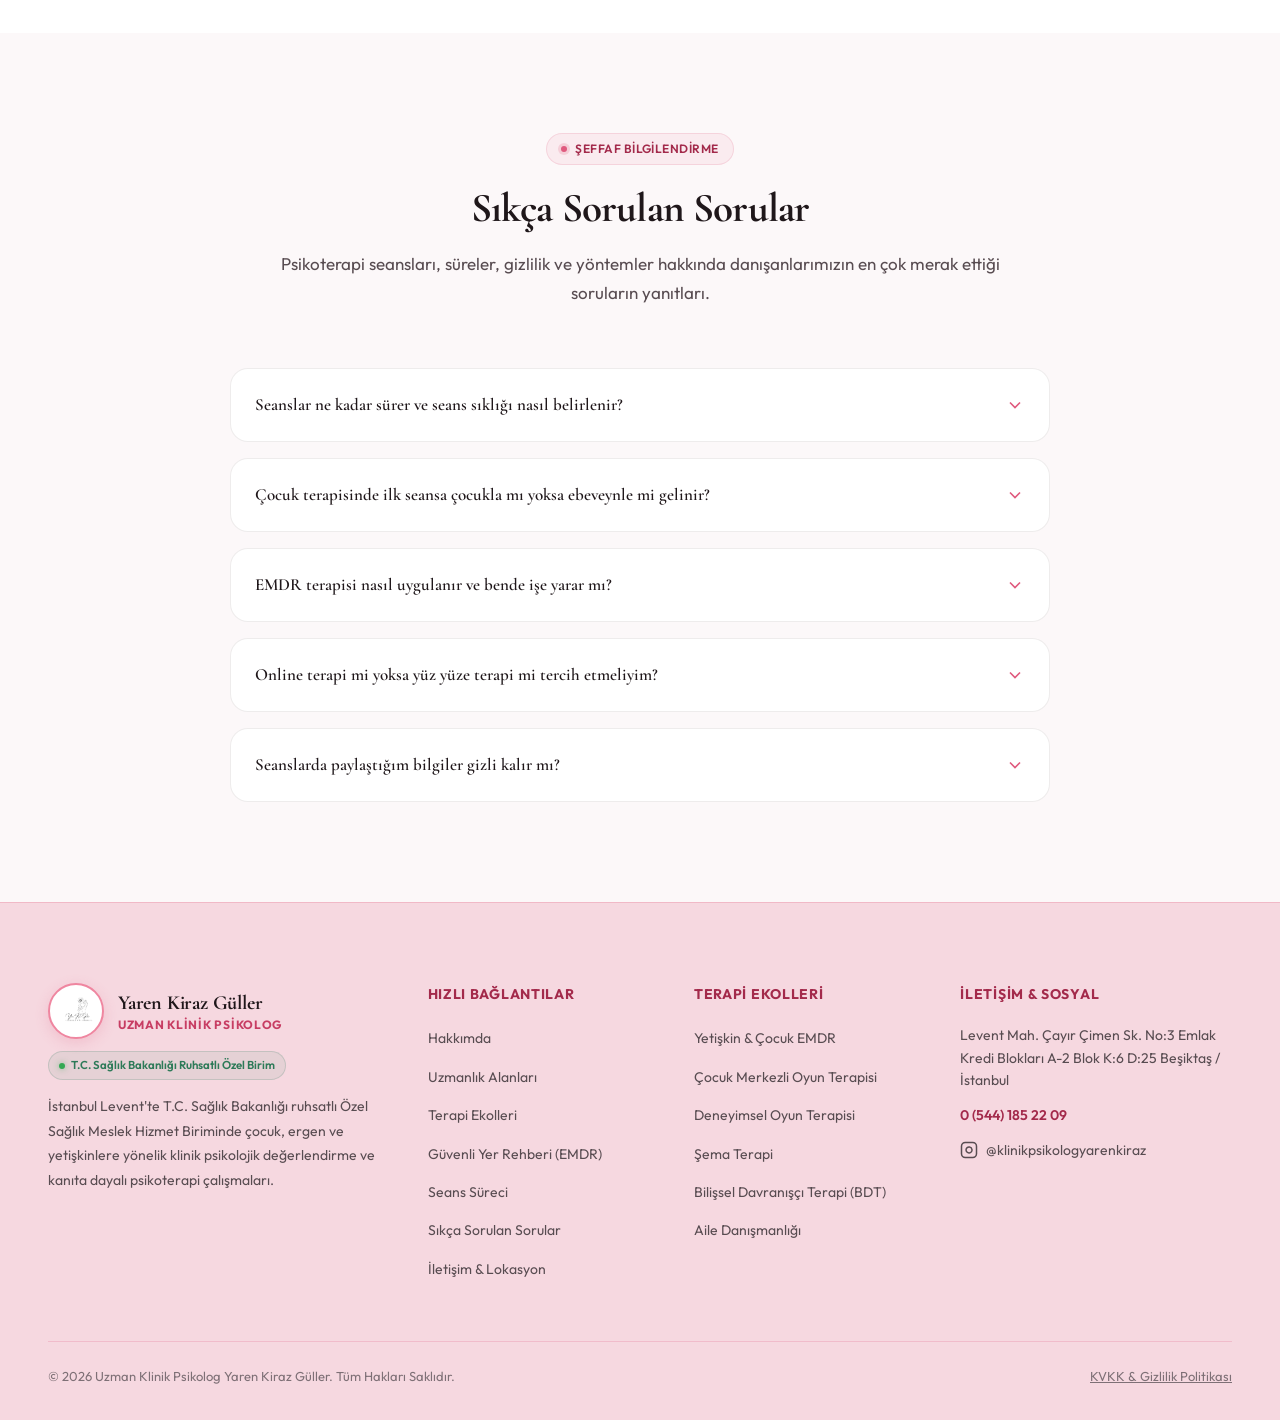
==== commit 10fef318: "feat: resmi logo, yukari tasinan randevu alani, doktorsitesi entegrasyonu, one cikan cta ve bilimsel" ====
--- a/index.html
+++ b/index.html
@@ -146,10 +146,10 @@
     <div class="splash-content">
       <div class="splash-avatar-glow"></div>
       <div class="splash-avatar-ring">
-        <img src="assets/images/yaren-kiraz-portrait.jpg" alt="Klinik Psikolog Yaren Kiraz Güller" class="splash-avatar-img">
+        <img src="assets/images/yaren-kiraz-portrait.jpg" alt="Uzman Klinik Psikolog Yaren Kiraz Güller" class="splash-avatar-img">
       </div>
       <div class="splash-eyebrow">T.C. Sağlık Bakanlığı Ruhsatlı Özel Sağlık Birimi</div>
-      <h2 class="splash-title">Klinik Psikolog Yaren Kiraz Güller</h2>
+      <h2 class="splash-title">Uzman Klinik Psikolog Yaren Kiraz Güller</h2>
       <p class="splash-quote">"İçsel dengenizi ve şefkatli bir terapi alanını keşfedin."</p>
       <div class="splash-loader-bar">
         <div class="splash-loader-progress"></div>
@@ -172,11 +172,11 @@
   <header class="site-header">
     <nav class="nav-island" aria-label="Ana Gezinti">
       <div class="brand-wrapper">
-        <a href="#ana-sayfa" class="brand-link" title="Klinik Psikolog Yaren Kiraz Güller">
-          <img src="assets/images/yaren-kiraz-portrait.jpg" alt="Klinik Psikolog Yaren Kiraz Güller" class="brand-avatar-img">
+        <a href="#ana-sayfa" class="brand-link" title="Uzman Klinik Psikolog Yaren Kiraz Güller">
+          <img src="assets/images/logo.png" alt="Uzman Klinik Psikolog Yaren Kiraz Güller Logo" class="brand-logo-img">
           <div class="brand-text">
             <span class="brand-name">Yaren Kiraz Güller</span>
-            <span class="brand-title">Klinik Psikolog</span>
+            <span class="brand-title">Uzman Klinik Psikolog</span>
           </div>
         </a>
       </div>
@@ -191,7 +191,7 @@
       </ul>
 
       <div class="nav-actions">
-        <a href="https://wa.me/905441852209?text=Merhaba%20Klinik%20Psikolog%20Yaren%20Kiraz%20G%C3%BCller%2C%20seans%20bilgisi%20ve%20randevu%20hakk%C4%B1nda%20g%C3%B6r%C3%BC%C5%9Fmek%20istiyorum." 
+        <a href="https://wa.me/905441852209?text=Merhaba%20Uzman%20Klinik%20Psikolog%20Yaren%20Kiraz%20G%C3%BCller%2C%20seans%20bilgisi%20ve%20randevu%20hakk%C4%B1nda%20g%C3%B6r%C3%BC%C5%9Fmek%20istiyorum." 
            target="_blank" 
            rel="noopener noreferrer" 
            class="btn btn-whatsapp" 
@@ -202,7 +202,7 @@
           <span>WhatsApp</span>
         </a>
 
-        <a href="iletisim.html" class="btn btn-primary" style="padding: 9px 20px; font-size: 0.8125rem;">
+        <a href="#iletisim" class="btn btn-primary btn-randevu-highlight" style="padding: 9px 20px; font-size: 0.8125rem;">
           <span>Randevu Al</span>
           <span class="btn-nested-icon" aria-hidden="true" style="width: 22px; height: 22px; font-size: 0.75rem;">↗</span>
         </a>
@@ -221,10 +221,10 @@
   <aside class="mobile-drawer" role="dialog" aria-modal="true" aria-label="Mobil Gezinti Menüsü">
     <div class="mobile-drawer-header">
       <div class="mobile-drawer-brand">
-        <img src="assets/images/yaren-kiraz-portrait.jpg" alt="Klinik Psikolog Yaren Kiraz Güller" class="mobile-drawer-avatar">
+        <img src="assets/images/logo.png" alt="Uzman Klinik Psikolog Yaren Kiraz Güller" class="mobile-drawer-avatar">
         <div class="mobile-drawer-brand-text">
           <span class="mobile-drawer-name">Yaren Kiraz Güller</span>
-          <span class="mobile-drawer-badge">T.C. Sağlık Bakanlığı Ruhsatlı</span>
+          <span class="mobile-drawer-badge">Uzman Klinik Psikolog</span>
         </div>
       </div>
       <button class="mobile-drawer-close" aria-label="Menüyü Kapat">
@@ -349,12 +349,12 @@
             </h1>
 
             <p class="hero-lead">
-              Klinik Psikolog Yaren Kiraz Güller eşliğinde; çocuk, ergen ve yetişkinlere yönelik kanıta dayalı ekoller (EMDR, Oyun Terapisi, Şema Terapi, BDT) ile güvenli, gizlilik odaklı ve şefkatli bir terapi alanı.
+              Uzman Klinik Psikolog Yaren Kiraz Güller eşliğinde; çocuk, ergen ve yetişkinlere yönelik kanıta dayalı ekoller (EMDR, Oyun Terapisi, Şema Terapi, BDT) ile güvenli, gizlilik odaklı ve şefkatli bir terapi alanı.
             </p>
 
             <div class="hero-cta-group">
-              <a href="#iletisim" class="btn btn-primary" style="padding: 14px 28px; font-size: 0.9375rem;">
-                <span>Ön Görüşme & Randevu Talebi</span>
+              <a href="#iletisim" class="btn btn-primary btn-randevu-highlight" style="padding: 14px 28px; font-size: 0.9375rem;">
+                <span>Ön Görüşme &amp; Randevu Talebi</span>
                 <span class="btn-nested-icon" aria-hidden="true">→</span>
               </a>
               <a href="#uzmanliklar" class="btn btn-secondary" style="padding: 14px 26px; font-size: 0.9375rem;">
@@ -452,7 +452,7 @@
             <div class="double-bezel-inner service-card">
               <div class="service-image-box">
                 <img src="assets/images/yaren-kiraz-portrait.jpg" 
-                     alt="Yetişkin Terapisi Seansı - Klinik Psikolog Yaren Kiraz Güller" 
+                     alt="Yetişkin Terapisi Seansı - Uzman Klinik Psikolog Yaren Kiraz Güller" 
                      class="service-image" 
                      loading="lazy">
                 <span class="service-tag">Bireysel Terapi</span>
@@ -460,7 +460,7 @@
 
               <h3 class="service-title">Yetişkin Terapisi</h3>
               <p class="service-desc">
-                Geçmişin yüklerinden özgürleşmek, kaygıyı yönetmek ve yaşam doyumunu artırmak için bireye özgü yapılandırılmış seanslar.
+                Geçmişin travmatik izlerinden özgürleşmek, kaygı ve panik döngülerini kırmak ve yaşam doyumunu artırmak için EMDR, Şema Terapi ve BDT sentezi ile yapılandırılmış bilimsel seanslar.
               </p>
 
               <ul class="service-features-list">
@@ -468,32 +468,45 @@
                   <svg class="service-feature-icon" viewBox="0 0 24 24" fill="none" stroke="currentColor" stroke-width="2">
                     <polyline points="20 6 9 17 4 12"></polyline>
                   </svg>
-                  <span><strong>Kaygı, Panik Atak ve Fobiler:</strong> Beden-zihin dengesinin yeniden tesisi.</span>
+                  <span><strong>Travma Sonrası Stres &amp; Kompleks Travma (AIP &amp; EMDR):</strong> Adaptif Bilgi İşleme Modeli doğrultusunda çözümlenmemiş yaşam anılarının ve disosiyatif semptomların bilateral nörolojik uyarım ile desensitizasyonu ve yeniden işlenmesi.</span>
                 </li>
                 <li class="service-feature-item">
                   <svg class="service-feature-icon" viewBox="0 0 24 24" fill="none" stroke="currentColor" stroke-width="2">
                     <polyline points="20 6 9 17 4 12"></polyline>
                   </svg>
-                  <span><strong>Travma & EMDR:</strong> Kilitlenmiş olumsuz anıların duyarsızlaştırılması.</span>
+                  <span><strong>Şema Terapi Odaklı Karakterolojik Yapılanmalar:</strong> Erken Dönem Uyumsuz Şemalar (EMS), kök inançlar, kopuk korungan ve cezalandırıcı modların yaşantısal tekniklerle (imgeleme, mod diyaloğu) dönüştürülmesi.</span>
                 </li>
                 <li class="service-feature-item">
                   <svg class="service-feature-icon" viewBox="0 0 24 24" fill="none" stroke="currentColor" stroke-width="2">
                     <polyline points="20 6 9 17 4 12"></polyline>
                   </svg>
-                  <span><strong>Şema Terapi:</strong> Tekrarlayan ilişki tuzakları ve kök inançların çözümü.</span>
+                  <span><strong>Panik Bozukluk, Agorafobi &amp; Yaygın Anksiyete Döngüleri:</strong> Sempatik sinir sistemi hiperarousal reaksiyonlarının somatik regülasyonu, felaketleştirici bilişlerin yeniden yapılandırılması ve interoseptif maruz bırakma.</span>
                 </li>
                 <li class="service-feature-item">
                   <svg class="service-feature-icon" viewBox="0 0 24 24" fill="none" stroke="currentColor" stroke-width="2">
                     <polyline points="20 6 9 17 4 12"></polyline>
                   </svg>
-                  <span><strong>Duygu Regülasyonu & Depresyon:</strong> İçsel kaynakların canlandırılması.</span>
+                  <span><strong>Duygudurum Regülasyonu, Depresyon ve Distimi:</strong> Anhedoni, bilişsel ruminasyon ve affektif blokajların üçüncü dalga bilişsel davranışçı ve duygu odaklı protokollerle çözümlenmesi.</span>
+                </li>
+                <li class="service-feature-item">
+                  <svg class="service-feature-icon" viewBox="0 0 24 24" fill="none" stroke="currentColor" stroke-width="2">
+                    <polyline points="20 6 9 17 4 12"></polyline>
+                  </svg>
+                  <span><strong>Bağlanma Travmaları &amp; İlişkisel Dinamikler:</strong> Erken dönem bağlanma örüntülerinin (kaygılı, kaçıngan, dezorganize) yetişkinlik ilişkilerine ve sınır ihlallerine yansımalarının onarımı.</span>
+                </li>
+                <li class="service-feature-item">
+                  <svg class="service-feature-icon" viewBox="0 0 24 24" fill="none" stroke="currentColor" stroke-width="2">
+                    <polyline points="20 6 9 17 4 12"></polyline>
+                  </svg>
+                  <span><strong>Somatizasyon &amp; Psikosomatik Belirtiler:</strong> Tıbbi temeli bulunmayan bedensel gerginlik ve ağrıların otonom sinir sistemi regülasyonu ve beden-zihin ekseninde sağaltımı.</span>
                 </li>
               </ul>
 
               <div class="service-footer">
                 <span style="font-size: 0.8125rem; color: var(--text-muted);">Seans: 50 Dakika • Yüz Yüze / Online</span>
-                <a href="#iletisim" class="btn btn-secondary" style="padding: 8px 18px; font-size: 0.8125rem;">
-                  <span>Detaylı Bilgi & Randevu</span>
+                <a href="#iletisim" class="btn btn-primary btn-randevu-highlight" style="padding: 9px 20px; font-size: 0.8125rem;">
+                  <span>Randevu Oluştur</span>
+                  <span class="btn-nested-icon" style="width: 20px; height: 20px; font-size: 0.75rem;">↗</span>
                 </a>
               </div>
             </div>
@@ -504,7 +517,7 @@
             <div class="double-bezel-inner service-card">
               <div class="service-image-box">
                 <img src="assets/images/yaren-kiraz-cocuk-oyun-terapisi.jpg" 
-                     alt="Çocuk ve Ergen Oyun Terapisi - Klinik Psikolog Yaren Kiraz Güller" 
+                     alt="Çocuk ve Ergen Oyun Terapisi - Uzman Klinik Psikolog Yaren Kiraz Güller" 
                      class="service-image" 
                      loading="lazy">
                 <span class="service-tag">Oyun & Gelişim Terapisi</span>
@@ -512,7 +525,7 @@
 
               <h3 class="service-title">Çocuk ve Ergen Terapisi</h3>
               <p class="service-desc">
-                Çocukların doğal ifade aracı olan oyun ve oyuncaklar yoluyla duygusal regülasyon, travma çözümü ve ebeveyn danışmanlığı.
+                Çocukların doğal ifade aracı olan oyun ve sembolik oyuncaklar yoluyla duygusal regülasyon, nörogelişimsel direnç ve kanıta dayalı ebeveyn danışmanlığı.
               </p>
 
               <ul class="service-features-list">
@@ -520,34 +533,355 @@
                   <svg class="service-feature-icon" viewBox="0 0 24 24" fill="none" stroke="currentColor" stroke-width="2">
                     <polyline points="20 6 9 17 4 12"></polyline>
                   </svg>
-                  <span><strong>Çocuk Merkezli & Deneyimsel Oyun Terapisi:</strong> Duygusal dışavurum alanı.</span>
+                  <span><strong>Çocuk Merkezli &amp; Deneyimsel Oyun Terapisi (CCPT &amp; EPT):</strong> Terapötik oyun odasında yapılandırılmış sembolik dışavurum ile affektif regülasyon, benlik saygısı ve duygusal dayanıklılığın güçlendirilmesi.</span>
                 </li>
                 <li class="service-feature-item">
                   <svg class="service-feature-icon" viewBox="0 0 24 24" fill="none" stroke="currentColor" stroke-width="2">
                     <polyline points="20 6 9 17 4 12"></polyline>
                   </svg>
-                  <span><strong>Çocuk EMDR:</strong> Korku, fobi, kaza ve kayıp anılarının işlenmesi.</span>
+                  <span><strong>Çocuk ve Ergenlerde EMDR ile Travma Desensitizasyonu:</strong> Tıbbi operasyonlar, kaza, doğal afet, kayıp ve akran zorbalığı gibi travmatik yaşantıların çizim ve hikaye protokolleriyle işlenmesi.</span>
                 </li>
                 <li class="service-feature-item">
                   <svg class="service-feature-icon" viewBox="0 0 24 24" fill="none" stroke="currentColor" stroke-width="2">
                     <polyline points="20 6 9 17 4 12"></polyline>
                   </svg>
-                  <span><strong>Öfke, Kaygı ve Uyum Güçlükleri:</strong> Okula başlama, kardeş kıskançlığı, sınav kaygısı.</span>
+                  <span><strong>Sınav Kaygısı, Akademik Baskı &amp; Performans Blokajı:</strong> Performans anksiyetesinin, felaketleştirici bilişsel şablonların ve somatik tepkilerin bilişsel davranışçı müdahalelerle giderilmesi.</span>
                 </li>
                 <li class="service-feature-item">
                   <svg class="service-feature-icon" viewBox="0 0 24 24" fill="none" stroke="currentColor" stroke-width="2">
                     <polyline points="20 6 9 17 4 12"></polyline>
                   </svg>
-                  <span><strong>Ebeveyn Rehberliği:</strong> Aile içi iletişimi güçlendiren düzenli geri bildirim seansları.</span>
+                  <span><strong>Akran Zorbalığı, Sosyal Anksiyete &amp; İletişim Güçlükleri:</strong> Sosyal geri çekilme, seçici konuşmazlık (selektif mutizm) ve akran ilişkilerinde sağlıklı sınır koyma becerilerinin kazandırılması.</span>
+                </li>
+                <li class="service-feature-item">
+                  <svg class="service-feature-icon" viewBox="0 0 24 24" fill="none" stroke="currentColor" stroke-width="2">
+                    <polyline points="20 6 9 17 4 12"></polyline>
+                  </svg>
+                  <span><strong>Ayrılık Kaygısı &amp; Okula Uyum Bozuklukları:</strong> Ebeveynden ayrışma-bireyleşme zorlukları, okul reddi ve sabah somatizasyonlarının güvenli bağlanma temelli sağaltımı.</span>
+                </li>
+                <li class="service-feature-item">
+                  <svg class="service-feature-icon" viewBox="0 0 24 24" fill="none" stroke="currentColor" stroke-width="2">
+                    <polyline points="20 6 9 17 4 12"></polyline>
+                  </svg>
+                  <span><strong>Sistemik Aile Danışmanlığı &amp; Ebeveyn Rehberliği:</strong> Çocuğun semptomlarını aile sisteminin bir aynası olarak ele alan, ebeveyn tutumlarını dönüştüren ve güvenli ebeveynlik becerilerini pekiştiren periyodik konsültasyonlar.</span>
                 </li>
               </ul>
 
               <div class="service-footer">
                 <span style="font-size: 0.8125rem; color: var(--text-muted);">Seans: 50 Dakika • Levent Klinik Birimi</span>
-                <a href="#iletisim" class="btn btn-secondary" style="padding: 8px 18px; font-size: 0.8125rem;">
-                  <span>Detaylı Bilgi & Randevu</span>
+                <a href="#iletisim" class="btn btn-primary btn-randevu-highlight" style="padding: 9px 20px; font-size: 0.8125rem;">
+                  <span>Randevu Oluştur</span>
+                  <span class="btn-nested-icon" style="width: 20px; height: 20px; font-size: 0.75rem;">↗</span>
                 </a>
               </div>
+            </div>
+          </div>
+
+        </div>
+
+      </div>
+    </section>
+
+    <!-- ===============================================================
+         İLETİŞİM, RANDEVU & LOKASYON HUB (Öncelikli Konum)
+         =============================================================== -->
+    <section id="iletisim" class="section" style="background-color: var(--warm-surface);">
+      <div class="container">
+        
+        <div class="section-header reveal-on-scroll">
+          <div class="eyebrow-badge">
+            <span class="eyebrow-dot"></span>
+            <span>Randevu &amp; Lokasyon Merkezi</span>
+          </div>
+          <h2 class="section-title">Ön Görüşme ve Randevu Talebi</h2>
+          <p class="section-description">
+            Kendiniz veya çocuğunuz için yeni bir sayfa açmak adına Doktorsitesi canlı takviminden randevu seçebilir, formu doldurarak WhatsApp/E-Posta ile doğrudan iletebilir veya kliniğimizi ziyaret edebilirsiniz.
+          </p>
+        </div>
+
+        <!-- Doktorsitesi / Online Takvim Öncelikli Kartı -->
+        <div class="doktorsitesi-booking-card reveal-on-scroll">
+          <div class="doktorsitesi-header">
+            <div class="doktorsitesi-badge-wrap">
+              <div class="doktorsitesi-icon-box">
+                <svg width="24" height="24" viewBox="0 0 24 24" fill="none" stroke="currentColor" stroke-width="2">
+                  <rect x="3" y="4" width="18" height="18" rx="2" ry="2"></rect>
+                  <line x1="16" y1="2" x2="16" y2="6"></line>
+                  <line x1="8" y1="2" x2="8" y2="6"></line>
+                  <line x1="3" y1="10" x2="21" y2="10"></line>
+                </svg>
+              </div>
+              <div class="doktorsitesi-title-group">
+                <h4>Doktorsitesi / Online Randevu Takvimi</h4>
+                <span>Canlı Seans Ajandası &amp; Anında Onay</span>
+              </div>
+            </div>
+
+            <a href="https://www.doktorsitesi.com" 
+               target="_blank" 
+               rel="noopener noreferrer" 
+               class="btn btn-doktorsitesi" 
+               id="doktorsitesi-takvim-link"
+               title="Doktorsitesi üzerinden canlı seans takvimini görüntüleyin">
+              <svg width="18" height="18" viewBox="0 0 24 24" fill="none" stroke="currentColor" stroke-width="2">
+                <rect x="3" y="4" width="18" height="18" rx="2" ry="2"></rect>
+                <line x1="16" y1="2" x2="16" y2="6"></line>
+                <line x1="8" y1="2" x2="8" y2="6"></line>
+                <line x1="3" y1="10" x2="21" y2="10"></line>
+              </svg>
+              <span>Doktorsitesi Takviminden Randevu Seç</span>
+              <span class="btn-nested-icon" aria-hidden="true" style="background: rgba(255,255,255,0.25);">↗</span>
+            </a>
+          </div>
+
+          <div class="doktorsitesi-features">
+            <div class="doktorsitesi-feature-item">
+              <svg width="16" height="16" viewBox="0 0 24 24" fill="none" stroke="currentColor" stroke-width="2.5"><polyline points="20 6 9 17 4 12"></polyline></svg>
+              <span>Müsait seans gün ve saatlerini anlık görüntüleme</span>
+            </div>
+            <div class="doktorsitesi-feature-item">
+              <svg width="16" height="16" viewBox="0 0 24 24" fill="none" stroke="currentColor" stroke-width="2.5"><polyline points="20 6 9 17 4 12"></polyline></svg>
+              <span>Doktorsitesi onaylı güvenli hasta/danışan randevu sistemi</span>
+            </div>
+            <div class="doktorsitesi-feature-item">
+              <svg width="16" height="16" viewBox="0 0 24 24" fill="none" stroke="currentColor" stroke-width="2.5"><polyline points="20 6 9 17 4 12"></polyline></svg>
+              <span>Otomatik SMS &amp; Takvim randevu hatırlatması</span>
+            </div>
+          </div>
+
+          <p style="font-size: 0.78125rem; color: var(--text-muted); margin: 0; line-height: 1.55;">
+            <em>* Kliniğimize ait Doktorsitesi profili üzerinden müsait saatleri takvimden seçebilirsiniz. Dilerseniz alternatif olarak aşağıdaki hızlı ön görüşme formuyla WhatsApp veya E-Posta üzerinden doğrudan randevu koordine edebilirsiniz.</em>
+          </p>
+        </div>
+
+        <div class="appointment-channels-divider">
+          <span>VEYA HIZLI ÖN GÖRÜŞME FORMU İLE DİREKT İLETİN</span>
+        </div>
+
+        <div class="contact-grid">
+
+          <!-- Sol: İletişim Detayları ve Lokasyon Kartı -->
+          <div class="double-bezel-outer">
+            <div class="double-bezel-inner contact-info-card">
+              <h3 style="font-family: var(--font-serif); font-size: 1.35rem; color: var(--text-primary); margin-bottom: 8px;">
+                Klinik İletişim Bilgileri
+              </h3>
+              <p style="font-size: 0.875rem; color: var(--text-secondary);">
+                T.C. Sağlık Bakanlığı Ruhsatlı Özel Sağlık Meslek Hizmet Birimi
+              </p>
+
+              <div class="contact-detail-group">
+                
+                <div class="contact-detail-item">
+                  <div class="contact-icon-bubble">
+                    <svg width="20" height="20" viewBox="0 0 24 24" fill="none" stroke="currentColor" stroke-width="2">
+                      <path d="M21 10c0 7-9 13-9 13s-9-6-9-13a9 9 0 0 1 18 0z"></path>
+                      <circle cx="12" cy="10" r="3"></circle>
+                    </svg>
+                  </div>
+                  <div>
+                    <div class="contact-detail-title">Klinik Adresi</div>
+                    <div class="contact-detail-text">
+                      Levent Mah. Çayır Çimen Sk. No:3<br>
+                      Emlak Kredi Blokları A-2 Blok K:6 D:25<br>
+                      <strong>Beşiktaş / İSTANBUL</strong>
+                    </div>
+                  </div>
+                </div>
+
+                <div class="contact-detail-item">
+                  <div class="contact-icon-bubble">
+                    <svg width="20" height="20" viewBox="0 0 24 24" fill="none" stroke="currentColor" stroke-width="2">
+                      <path d="M22 16.92v3a2 2 0 0 1-2.18 2 19.79 19.79 0 0 1-8.63-3.07 19.5 19.5 0 0 1-6-6 19.79 19.79 0 0 1-3.07-8.67A2 2 0 0 1 4.11 2h3a2 2 0 0 1 2 1.72 12.84 12.84 0 0 0 .7 2.81 2 2 0 0 1-.45 2.11L8.09 9.91a16 16 0 0 0 6 6l1.27-1.27a2 2 0 0 1 2.11-.45 12.84 12.84 0 0 0 2.81.7A2 2 0 0 1 22 16.92z"></path>
+                    </svg>
+                  </div>
+                  <div>
+                    <div class="contact-detail-title">Telefon &amp; WhatsApp</div>
+                    <div class="contact-detail-text">
+                      <a href="tel:+905441852209">0 (544) 185 22 09</a>
+                    </div>
+                  </div>
+                </div>
+
+                <div class="contact-detail-item">
+                  <div class="contact-icon-bubble">
+                    <svg width="20" height="20" viewBox="0 0 24 24" fill="none" stroke="currentColor" stroke-width="2">
+                      <circle cx="12" cy="12" r="10"></circle>
+                      <polyline points="12 6 12 12 16 14"></polyline>
+                    </svg>
+                  </div>
+                  <div>
+                    <div class="contact-detail-title">Seans Saatleri</div>
+                    <div class="contact-detail-text">
+                      Pazartesi – Cumartesi: 09:30 – 19:30<br>
+                      <em>(Yalnızca randevu ile danışan kabul edilmektedir.)</em>
+                    </div>
+                  </div>
+                </div>
+
+              </div>
+
+              <!-- Harita Embed -->
+              <div class="map-frame-wrapper">
+                <iframe 
+                  src="https://www.google.com/maps/embed?pb=!1m18!1m12!1m3!1d3007.828236746401!2d29.01235127653738!3d41.07722131545624!2m3!1f0!2f0!3f0!3m2!1i1024!2i768!4f13.1!3m3!1m2!1s0x14cab65d64811bc3%3A0xc39f60e9d6d5257a!2sLevent%20Emlak%20Kredi%20Bankas%C4%B1%20Bloklar%C4%B1!5e0!3m2!1str!2str!4v1729548000000!5m2!1str!2str" 
+                  title="Uzman Klinik Psikolog Yaren Kiraz Güller Klinik Konumu" 
+                  loading="lazy" 
+                  referrerpolicy="no-referrer-when-downgrade">
+                </iframe>
+              </div>
+
+            </div>
+          </div>
+
+          <!-- Sağ: İnteraktif Randevu & Ön Görüşme Formu -->
+          <div class="double-bezel-outer">
+            <div class="double-bezel-inner">
+              <h3 style="font-family: var(--font-serif); font-size: 1.35rem; color: var(--text-primary); margin-bottom: 8px;">
+                Ön Görüşme ve Randevu Formu
+              </h3>
+              <p style="font-size: 0.875rem; color: var(--text-secondary); margin-bottom: 20px;">
+                Bilgileriniz KVKK kapsamında gizlilikle korunur. Talebinizi ilettikten sonra en kısa sürede geri dönüş yapılacaktır.
+              </p>
+
+              <div id="form-feedback" class="form-feedback-box" role="alert"></div>
+
+              <div id="booking-steps-wrapper">
+                <!-- 1. FORM VIEW -->
+                <div id="booking-form-view">
+                  <form id="appointment-form" class="appointment-form" novalidate>
+                    <div class="form-group-row">
+                      <div class="form-field">
+                        <label for="full-name" class="form-label">İsim Soyisim <span class="required-mark">*</span></label>
+                        <input type="text" id="full-name" class="form-input" placeholder="Adınız ve Soyadınız" required autocomplete="name">
+                      </div>
+                      <div class="form-field">
+                        <label for="phone" class="form-label">Telefon Numarası <span class="required-mark">*</span></label>
+                        <input type="tel" id="phone" class="form-input" placeholder="0544 185 22 09" required autocomplete="tel">
+                      </div>
+                    </div>
+
+                    <div class="form-group-row">
+                      <div class="form-field">
+                        <label for="service-type" class="form-label">İlgilenilen Terapi Türü</label>
+                        <select id="service-type" class="form-select">
+                          <option value="Yetişkin Terapisi (EMDR, Şema, BDT)">Yetişkin Terapisi (EMDR, Şema, BDT)</option>
+                          <option value="Çocuk ve Ergen Oyun Terapisi">Çocuk ve Ergen Oyun Terapisi</option>
+                          <option value="Çocuk & Ergen EMDR">Çocuk &amp; Ergen EMDR</option>
+                          <option value="Aile Danışmanlığı & Ebeveyn Rehberliği">Aile Danışmanlığı &amp; Ebeveyn Rehberliği</option>
+                          <option value="Kararsızım / Uzman Önerisi İstiyorum">Kararsızım / Uzman Önerisi İstiyorum</option>
+                        </select>
+                      </div>
+                      <div class="form-field">
+                        <label for="session-format" class="form-label">Tercih Edilen Seans Şekli</label>
+                        <select id="session-format" class="form-select">
+                          <option value="Yüz Yüze (Levent Kliniği)">Yüz Yüze (Levent Kliniği)</option>
+                          <option value="Online Seans (Görüntülü Görüşme)">Online Seans (Görüntülü Görüşme)</option>
+                        </select>
+                      </div>
+                    </div>
+
+                    <div class="form-field">
+                      <label for="email" class="form-label">E-Posta Adresi (İsteğe Bağlı)</label>
+                      <input type="email" id="email" class="form-input" placeholder="ornek@alanadi.com" autocomplete="email">
+                    </div>
+
+                    <div class="form-field">
+                      <label for="notes" class="form-label">Kısaca Başvuru Sebebi veya Notunuz</label>
+                      <textarea id="notes" class="form-textarea" placeholder="Hassas sağlık verisi girmeden genel başvuru nedeninizi veya uygun olduğunuz gün/saat dilimini belirtebilirsiniz."></textarea>
+                    </div>
+
+                    <div style="background: rgba(224, 90, 126, 0.05); border: 1px solid rgba(224, 90, 126, 0.16); border-radius: 12px; padding: 12px 14px; margin-bottom: 6px;">
+                      <p style="font-size: 0.78125rem; color: var(--text-secondary); line-height: 1.55;">
+                        <strong>6698 Sayılı KVKK Güvencesi:</strong> İlettiğiniz bilgiler yalnızca seans randevunuzun koordine edilmesi amacıyla sınırlı olarak işlenir; üçüncü taraflarla asla paylaşılmaz. Lütfen hassas tıbbi tanı/ilaç bilgilerinizi bu ön forma yazmayınız.
+                      </p>
+                    </div>
+
+                    <label class="form-checkbox-label">
+                      <input type="checkbox" id="kvkk-consent" required>
+                      <span>
+                        <a href="#" class="open-kvkk-modal" style="text-decoration: underline; color: var(--rose-700); font-weight: 600;">6698 Sayılı KVKK Aydınlatma Metni</a>'ni okudum, kişisel verilerimin randevu organizasyonu kapsamında işlenmesini onaylıyorum. <span class="required-mark">*</span>
+                      </span>
+                    </label>
+
+                    <!-- Gönderim Kanalları (bursapsikologum.com Modeli) -->
+                    <div class="appointment-submit-grid">
+                      <button type="button" class="btn btn-whatsapp appointment-action-btn" onclick="submitAppointment('whatsapp')">
+                        <svg class="btn-icon" width="20" height="20" viewBox="0 0 24 24" fill="currentColor">
+                          <path d="M12.031 6.172c-3.181 0-5.767 2.586-5.768 5.766-.001 1.298.38 2.27 1.019 3.287l-.582 2.128 2.182-.573c.978.58 1.911.928 3.145.929 3.178 0 5.767-2.587 5.768-5.766.001-3.187-2.575-5.77-5.764-5.771zm3.392 8.244c-.144.405-.837.774-1.17.824-.312.045-.694.077-1.127-.062-.265-.085-.595-.207-1.03-.397-1.848-.806-3.055-2.677-3.147-2.8-.093-.123-.746-.992-.746-1.893 0-.901.472-1.344.641-1.528.169-.184.368-.23.491-.23.123 0 .245.002.353.007.113.005.263-.043.412.316.153.37.521 1.272.568 1.365.046.092.077.2.015.323s-.092.2-.184.308c-.092.107-.193.24-.276.323-.092.093-.189.194-.082.378.107.184.478.788 1.026 1.274.706.628 1.3.822 1.485.914.184.092.292.077.4-.046.108-.123.461-.538.584-.723.123-.184.246-.153.415-.092.169.061 1.077.508 1.261.6.184.092.307.138.353.215.046.077.046.446-.098.851z"/>
+                        </svg>
+                        <span>WhatsApp ile Hızlı İlet</span>
+                        <span class="btn-nested-icon" aria-hidden="true">→</span>
+                      </button>
+
+                      <button type="button" class="btn btn-primary appointment-action-btn btn-randevu-highlight" onclick="submitAppointment('email')">
+                        <svg class="btn-icon" width="20" height="20" viewBox="0 0 24 24" fill="none" stroke="currentColor" stroke-width="2">
+                          <rect x="2" y="4" width="20" height="16" rx="2"></rect>
+                          <path d="m22 7-8.97 5.7a1.94 1.94 0 0 1-2.06 0L2 7"></path>
+                        </svg>
+                        <span>E-Posta ile Randevu Talebi İlet</span>
+                        <span class="btn-nested-icon" aria-hidden="true">→</span>
+                      </button>
+                    </div>
+
+                    <p class="appointment-dispatch-note">
+                      * Butona tıkladığınızda randevu metniniz hazır taslak olarak açılır. Talebinizin kliniğimize ulaşması için açılan ekranda <strong>&ldquo;Gönder&rdquo;</strong> tuşuna basmanız gerekmektedir.
+                    </p>
+                  </form>
+                </div>
+
+                <!-- 2. PENDING DISPATCH CONFIRMATION (Truthful & User-Controlled) -->
+                <div id="booking-step-success" class="booking-success-view hidden" aria-live="polite">
+                  <div class="booking-success-icon-wrap">
+                    <svg width="30" height="30" viewBox="0 0 24 24" fill="none" stroke="currentColor" stroke-width="2" stroke-linecap="round" stroke-linejoin="round">
+                      <path d="M12 19l9 2-9-18-9 18 9-2zm0 0v-8"></path>
+                    </svg>
+                    <span class="booking-pulse-badge"></span>
+                  </div>
+
+                  <div class="booking-success-header">
+                    <span class="booking-success-tag">Son Adım: Gönderme Onayı Bekleniyor</span>
+                    <h4 class="booking-success-title">Randevu Taslağınız Hazırlandı</h4>
+                    <p class="booking-success-desc" id="pending-desc">
+                      Randevu talebi metniniz uygulamanıza aktarıldı.
+                    </p>
+                  </div>
+
+                  <div class="booking-warning-box">
+                    <div class="booking-warning-head">
+                      <svg width="18" height="18" viewBox="0 0 24 24" fill="none" stroke="currentColor" stroke-width="2.2">
+                        <path d="M12 9v2m0 4h.01m-6.938 4h13.856c1.54 0 2.502-1.667 1.732-3L13.732 4c-.77-1.333-2.694-1.333-3.464 0L3.34 16c-.77 1.333.192 3 1.732 3z"/>
+                      </svg>
+                      <span>Talebinizin Kliniğe Ulaşması İçin:</span>
+                    </div>
+                    <p class="booking-warning-text">
+                      Lütfen açılan uygulamada <strong>&ldquo;GÖNDER&rdquo;</strong> butonuna basarak randevu talebinizi iletiniz. <strong>Göndermediğiniz veya taslakta beklettiğiniz sürece talebiniz kliniğimize ulaşmaz.</strong>
+                    </p>
+                  </div>
+
+                  <div class="booking-success-actions">
+                    <button type="button" onclick="reopenAppointmentDispatch()" class="btn btn-primary btn-randevu-highlight">
+                      <svg width="16" height="16" fill="none" viewBox="0 0 24 24" stroke="currentColor" stroke-width="2">
+                        <path stroke-linecap="round" stroke-linejoin="round" d="M10 6H6a2 2 0 00-2 2v10a2 2 0 002 2h10a2 2 0 002-2v-4M14 4h6m0 0v6m0-6L10 14"/>
+                      </svg>
+                      <span>Uygulamayı Tekrar Aç</span>
+                    </button>
+
+                    <button type="button" onclick="copyAppointmentText()" class="btn btn-secondary">
+                      <svg width="16" height="16" fill="none" viewBox="0 0 24 24" stroke="currentColor" stroke-width="2">
+                        <rect x="9" y="9" width="13" height="13" rx="2" ry="2"/>
+                        <path d="M5 15H4a2 2 0 0 1-2-2V4a2 2 0 0 1 2-2h9a2 2 0 0 1 2 2v1"/>
+                      </svg>
+                      <span id="copy-btn-label">Metni Kopyala</span>
+                    </button>
+
+                    <button type="button" onclick="returnToBookingForm()" class="btn btn-secondary" style="border-color: var(--border-medium); color: var(--text-secondary);">
+                      <span>← Bilgileri Düzenle / Forma Dön</span>
+                    </button>
+                  </div>
+                </div>
+              </div>
+
             </div>
           </div>
 
@@ -1254,255 +1588,6 @@
               <div class="faq-answer-inner">
                 Kesinlikle evet. Psikoterapi odasındaki tüm paylaşımlar, meslek etik ilkeleri ve 6698 sayılı KVKK mevzuatı kapsamında mutlak gizlilik altındadır. Danışanın açık yazılı izni olmaksızın ailesi, eşi veya kurumlarla hiçbir bilgi paylaşılmaz. Yalnızca danışanın ya da bir başkasının can güvenliğini tehdit eden adli zorunluluk durumları yasal istisnadır.
               </div>
-            </div>
-          </div>
-
-        </div>
-
-      </div>
-    </section>
-
-    <!-- ===============================================================
-         İLETİŞİM, RANDEVU & LOKASYON HUB
-         =============================================================== -->
-    <section id="iletisim" class="section" style="background-color: var(--warm-surface);">
-      <div class="container">
-        
-        <div class="section-header">
-          <div class="eyebrow-badge">
-            <span class="eyebrow-dot"></span>
-            <span>İletişim & Lokasyon</span>
-          </div>
-          <h2 class="section-title">Ön Görüşme ve Randevu Talebi</h2>
-          <p class="section-description">
-            Kendiniz veya çocuğunuz için yeni bir sayfa açmak adına formu doldurabilir, WhatsApp hattımızdan doğrudan bilgi alabilir veya kliniğimizi ziyaret edebilirsiniz.
-          </p>
-        </div>
-
-        <div class="contact-grid">
-
-          <!-- Sol: İletişim Detayları ve Lokasyon Kartı -->
-          <div class="double-bezel-outer">
-            <div class="double-bezel-inner contact-info-card">
-              <h3 style="font-family: var(--font-serif); font-size: 1.35rem; color: var(--text-primary); margin-bottom: 8px;">
-                Klinik İletişim Bilgileri
-              </h3>
-              <p style="font-size: 0.875rem; color: var(--text-secondary);">
-                T.C. Sağlık Bakanlığı Ruhsatlı Özel Sağlık Meslek Hizmet Birimi
-              </p>
-
-              <div class="contact-detail-group">
-                
-                <div class="contact-detail-item">
-                  <div class="contact-icon-bubble">
-                    <svg width="20" height="20" viewBox="0 0 24 24" fill="none" stroke="currentColor" stroke-width="2">
-                      <path d="M21 10c0 7-9 13-9 13s-9-6-9-13a9 9 0 0 1 18 0z"></path>
-                      <circle cx="12" cy="10" r="3"></circle>
-                    </svg>
-                  </div>
-                  <div>
-                    <div class="contact-detail-title">Klinik Adresi</div>
-                    <div class="contact-detail-text">
-                      Levent Mah. Çayır Çimen Sk. No:3<br>
-                      Emlak Kredi Blokları A-2 Blok K:6 D:25<br>
-                      <strong>Beşiktaş / İSTANBUL</strong>
-                    </div>
-                  </div>
-                </div>
-
-                <div class="contact-detail-item">
-                  <div class="contact-icon-bubble">
-                    <svg width="20" height="20" viewBox="0 0 24 24" fill="none" stroke="currentColor" stroke-width="2">
-                      <path d="M22 16.92v3a2 2 0 0 1-2.18 2 19.79 19.79 0 0 1-8.63-3.07 19.5 19.5 0 0 1-6-6 19.79 19.79 0 0 1-3.07-8.67A2 2 0 0 1 4.11 2h3a2 2 0 0 1 2 1.72 12.84 12.84 0 0 0 .7 2.81 2 2 0 0 1-.45 2.11L8.09 9.91a16 16 0 0 0 6 6l1.27-1.27a2 2 0 0 1 2.11-.45 12.84 12.84 0 0 0 2.81.7A2 2 0 0 1 22 16.92z"></path>
-                    </svg>
-                  </div>
-                  <div>
-                    <div class="contact-detail-title">Telefon & WhatsApp</div>
-                    <div class="contact-detail-text">
-                      <a href="tel:+905441852209">0 (544) 185 22 09</a>
-                    </div>
-                  </div>
-                </div>
-
-                <div class="contact-detail-item">
-                  <div class="contact-icon-bubble">
-                    <svg width="20" height="20" viewBox="0 0 24 24" fill="none" stroke="currentColor" stroke-width="2">
-                      <circle cx="12" cy="12" r="10"></circle>
-                      <polyline points="12 6 12 12 16 14"></polyline>
-                    </svg>
-                  </div>
-                  <div>
-                    <div class="contact-detail-title">Seans Saatleri</div>
-                    <div class="contact-detail-text">
-                      Pazartesi – Cumartesi: 09:30 – 19:30<br>
-                      <em>(Yalnızca randevu ile danışan kabul edilmektedir.)</em>
-                    </div>
-                  </div>
-                </div>
-
-              </div>
-
-              <!-- Harita Embed -->
-              <div class="map-frame-wrapper">
-                <iframe 
-                  src="https://www.google.com/maps/embed?pb=!1m18!1m12!1m3!1d3007.828236746401!2d29.01235127653738!3d41.07722131545624!2m3!1f0!2f0!3f0!3m2!1i1024!2i768!4f13.1!3m3!1m2!1s0x14cab65d64811bc3%3A0xc39f60e9d6d5257a!2sLevent%20Emlak%20Kredi%20Bankas%C4%B1%20Bloklar%C4%B1!5e0!3m2!1str!2str!4v1729548000000!5m2!1str!2str" 
-                  title="Klinik Psikolog Yaren Kiraz Güller Klinik Konumu" 
-                  loading="lazy" 
-                  referrerpolicy="no-referrer-when-downgrade">
-                </iframe>
-              </div>
-
-            </div>
-          </div>
-
-          <!-- Sağ: İnteraktif Randevu & Ön Görüşme Formu -->
-          <div class="double-bezel-outer">
-            <div class="double-bezel-inner">
-              <h3 style="font-family: var(--font-serif); font-size: 1.35rem; color: var(--text-primary); margin-bottom: 8px;">
-                Ön Görüşme ve Randevu Formu
-              </h3>
-              <p style="font-size: 0.875rem; color: var(--text-secondary); margin-bottom: 20px;">
-                Bilgileriniz KVKK kapsamında gizlilikle korunur. Talebinizi ilettikten sonra en kısa sürede geri dönüş yapılacaktır.
-              </p>
-
-              <div id="form-feedback" class="form-feedback-box" role="alert"></div>
-
-              <div id="booking-steps-wrapper">
-                <!-- 1. FORM VIEW -->
-                <div id="booking-form-view">
-                  <form id="appointment-form" class="appointment-form" novalidate>
-                    <div class="form-group-row">
-                      <div class="form-field">
-                        <label for="full-name" class="form-label">İsim Soyisim <span class="required-mark">*</span></label>
-                        <input type="text" id="full-name" class="form-input" placeholder="Adınız ve Soyadınız" required autocomplete="name">
-                      </div>
-                      <div class="form-field">
-                        <label for="phone" class="form-label">Telefon Numarası <span class="required-mark">*</span></label>
-                        <input type="tel" id="phone" class="form-input" placeholder="0544 185 22 09" required autocomplete="tel">
-                      </div>
-                    </div>
-
-                    <div class="form-group-row">
-                      <div class="form-field">
-                        <label for="service-type" class="form-label">İlgilenilen Terapi Türü</label>
-                        <select id="service-type" class="form-select">
-                          <option value="Yetişkin Terapisi (EMDR, Şema, BDT)">Yetişkin Terapisi (EMDR, Şema, BDT)</option>
-                          <option value="Çocuk ve Ergen Oyun Terapisi">Çocuk ve Ergen Oyun Terapisi</option>
-                          <option value="Çocuk & Ergen EMDR">Çocuk &amp; Ergen EMDR</option>
-                          <option value="Aile Danışmanlığı & Ebeveyn Rehberliği">Aile Danışmanlığı &amp; Ebeveyn Rehberliği</option>
-                          <option value="Kararsızım / Uzman Önerisi İstiyorum">Kararsızım / Uzman Önerisi İstiyorum</option>
-                        </select>
-                      </div>
-                      <div class="form-field">
-                        <label for="session-format" class="form-label">Tercih Edilen Seans Şekli</label>
-                        <select id="session-format" class="form-select">
-                          <option value="Yüz Yüze (Levent Kliniği)">Yüz Yüze (Levent Kliniği)</option>
-                          <option value="Online Seans (Görüntülü Görüşme)">Online Seans (Görüntülü Görüşme)</option>
-                        </select>
-                      </div>
-                    </div>
-
-                    <div class="form-field">
-                      <label for="email" class="form-label">E-Posta Adresi (İsteğe Bağlı)</label>
-                      <input type="email" id="email" class="form-input" placeholder="ornek@alanadi.com" autocomplete="email">
-                    </div>
-
-                    <div class="form-field">
-                      <label for="notes" class="form-label">Kısaca Başvuru Sebebi veya Notunuz</label>
-                      <textarea id="notes" class="form-textarea" placeholder="Hassas sağlık verisi girmeden genel başvuru nedeninizi veya uygun olduğunuz gün/saat dilimini belirtebilirsiniz."></textarea>
-                    </div>
-
-                    <div style="background: rgba(224, 90, 126, 0.05); border: 1px solid rgba(224, 90, 126, 0.16); border-radius: 12px; padding: 12px 14px; margin-bottom: 6px;">
-                      <p style="font-size: 0.78125rem; color: var(--text-secondary); line-height: 1.55;">
-                        <strong>6698 Sayılı KVKK Güvencesi:</strong> İlettiğiniz bilgiler yalnızca seans randevunuzun koordine edilmesi amacıyla sınırlı olarak işlenir; üçüncü taraflarla asla paylaşılmaz. Lütfen hassas tıbbi tanı/ilaç bilgilerinizi bu ön forma yazmayınız.
-                      </p>
-                    </div>
-
-                    <label class="form-checkbox-label">
-                      <input type="checkbox" id="kvkk-consent" required>
-                      <span>
-                        <a href="#" class="open-kvkk-modal" style="text-decoration: underline; color: var(--rose-700); font-weight: 600;">6698 Sayılı KVKK Aydınlatma Metni</a>'ni okudum, kişisel verilerimin randevu organizasyonu kapsamında işlenmesini onaylıyorum. <span class="required-mark">*</span>
-                      </span>
-                    </label>
-
-                    <!-- Gönderim Kanalları (bursapsikologum.com Modeli) -->
-                    <div class="appointment-submit-grid">
-                      <button type="button" class="btn btn-whatsapp appointment-action-btn" onclick="submitAppointment('whatsapp')">
-                        <svg class="btn-icon" width="20" height="20" viewBox="0 0 24 24" fill="currentColor">
-                          <path d="M12.031 6.172c-3.181 0-5.767 2.586-5.768 5.766-.001 1.298.38 2.27 1.019 3.287l-.582 2.128 2.182-.573c.978.58 1.911.928 3.145.929 3.178 0 5.767-2.587 5.768-5.766.001-3.187-2.575-5.77-5.764-5.771zm3.392 8.244c-.144.405-.837.774-1.17.824-.312.045-.694.077-1.127-.062-.265-.085-.595-.207-1.03-.397-1.848-.806-3.055-2.677-3.147-2.8-.093-.123-.746-.992-.746-1.893 0-.901.472-1.344.641-1.528.169-.184.368-.23.491-.23.123 0 .245.002.353.007.113.005.263-.043.412.316.153.37.521 1.272.568 1.365.046.092.077.2.015.323s-.092.2-.184.308c-.092.107-.193.24-.276.323-.092.093-.189.194-.082.378.107.184.478.788 1.026 1.274.706.628 1.3.822 1.485.914.184.092.292.077.4-.046.108-.123.461-.538.584-.723.123-.184.246-.153.415-.092.169.061 1.077.508 1.261.6.184.092.307.138.353.215.046.077.046.446-.098.851z"/>
-                        </svg>
-                        <span>WhatsApp ile Hızlı İlet</span>
-                        <span class="btn-nested-icon" aria-hidden="true">→</span>
-                      </button>
-
-                      <button type="button" class="btn btn-primary appointment-action-btn" onclick="submitAppointment('email')">
-                        <svg class="btn-icon" width="20" height="20" viewBox="0 0 24 24" fill="none" stroke="currentColor" stroke-width="2">
-                          <rect x="2" y="4" width="20" height="16" rx="2"></rect>
-                          <path d="m22 7-8.97 5.7a1.94 1.94 0 0 1-2.06 0L2 7"></path>
-                        </svg>
-                        <span>E-Posta ile Randevu Talebi İlet</span>
-                        <span class="btn-nested-icon" aria-hidden="true">→</span>
-                      </button>
-                    </div>
-
-                    <p class="appointment-dispatch-note">
-                      * Butona tıkladığınızda randevu metniniz hazır taslak olarak açılır. Talebinizin kliniğimize ulaşması için açılan ekranda <strong>&ldquo;Gönder&rdquo;</strong> tuşuna basmanız gerekmektedir.
-                    </p>
-                  </form>
-                </div>
-
-                <!-- 2. PENDING DISPATCH CONFIRMATION (Truthful & User-Controlled) -->
-                <div id="booking-step-success" class="booking-success-view hidden" aria-live="polite">
-                  <div class="booking-success-icon-wrap">
-                    <svg width="30" height="30" viewBox="0 0 24 24" fill="none" stroke="currentColor" stroke-width="2" stroke-linecap="round" stroke-linejoin="round">
-                      <path d="M12 19l9 2-9-18-9 18 9-2zm0 0v-8"></path>
-                    </svg>
-                    <span class="booking-pulse-badge"></span>
-                  </div>
-
-                  <div class="booking-success-header">
-                    <span class="booking-success-tag">Son Adım: Gönderme Onayı Bekleniyor</span>
-                    <h4 class="booking-success-title">Randevu Taslağınız Hazırlandı</h4>
-                    <p class="booking-success-desc" id="pending-desc">
-                      Randevu talebi metniniz uygulamanıza aktarıldı.
-                    </p>
-                  </div>
-
-                  <div class="booking-warning-box">
-                    <div class="booking-warning-head">
-                      <svg width="18" height="18" viewBox="0 0 24 24" fill="none" stroke="currentColor" stroke-width="2.2">
-                        <path d="M12 9v2m0 4h.01m-6.938 4h13.856c1.54 0 2.502-1.667 1.732-3L13.732 4c-.77-1.333-2.694-1.333-3.464 0L3.34 16c-.77 1.333.192 3 1.732 3z"/>
-                      </svg>
-                      <span>Talebinizin Kliniğe Ulaşması İçin:</span>
-                    </div>
-                    <p class="booking-warning-text">
-                      Lütfen açılan uygulamada <strong>&ldquo;GÖNDER&rdquo;</strong> butonuna basarak randevu talebinizi iletiniz. <strong>Göndermediğiniz veya taslakta beklettiğiniz sürece talebiniz kliniğimize ulaşmaz.</strong>
-                    </p>
-                  </div>
-
-                  <div class="booking-success-actions">
-                    <button type="button" onclick="reopenAppointmentDispatch()" class="btn btn-primary">
-                      <svg width="16" height="16" fill="none" viewBox="0 0 24 24" stroke="currentColor" stroke-width="2">
-                        <path stroke-linecap="round" stroke-linejoin="round" d="M10 6H6a2 2 0 00-2 2v10a2 2 0 002 2h10a2 2 0 002-2v-4M14 4h6m0 0v6m0-6L10 14"/>
-                      </svg>
-                      <span>Uygulamayı Tekrar Aç</span>
-                    </button>
-
-                    <button type="button" onclick="copyAppointmentText()" class="btn btn-secondary">
-                      <svg width="16" height="16" fill="none" viewBox="0 0 24 24" stroke="currentColor" stroke-width="2">
-                        <rect x="9" y="9" width="13" height="13" rx="2" ry="2"/>
-                        <path d="M5 15H4a2 2 0 0 1-2-2V4a2 2 0 0 1 2-2h9a2 2 0 0 1 2 2v1"/>
-                      </svg>
-                      <span id="copy-btn-label">Metni Kopyala</span>
-                    </button>
-
-                    <button type="button" onclick="returnToBookingForm()" class="btn btn-secondary" style="border-color: var(--border-medium); color: var(--text-secondary);">
-                      <span>← Bilgileri Düzenle / Forma Dön</span>
-                    </button>
-                  </div>
-                </div>
-              </div>
-
             </div>
           </div>
 
@@ -1616,11 +1701,11 @@
       <div class="footer-top-grid">
         
         <div class="footer-brand-col">
-          <a href="#ana-sayfa" class="footer-brand-link" title="Klinik Psikolog Yaren Kiraz Güller">
-            <img src="assets/images/yaren-kiraz-portrait.jpg" alt="Klinik Psikolog Yaren Kiraz Güller" class="footer-brand-avatar">
+          <a href="#ana-sayfa" class="footer-brand-link" title="Uzman Klinik Psikolog Yaren Kiraz Güller">
+            <img src="assets/images/logo.png" alt="Uzman Klinik Psikolog Yaren Kiraz Güller" class="footer-brand-avatar footer-brand-logo">
             <div class="footer-brand-text">
               <span class="footer-brand-name">Yaren Kiraz Güller</span>
-              <span class="footer-brand-title">Klinik Psikolog</span>
+              <span class="footer-brand-title">Uzman Klinik Psikolog</span>
             </div>
           </a>
           <div class="footer-accreditation-pill">
@@ -1679,10 +1764,10 @@
 
       <div class="footer-bottom">
         <div>
-          © 2026 Klinik Psikolog Yaren Kiraz Güller. Tüm Hakları Saklıdır.
+          © 2026 Uzman Klinik Psikolog Yaren Kiraz Güller. Tüm Hakları Saklıdır.
         </div>
         <div>
-          <a href="#" class="open-kvkk-modal" style="color: var(--text-muted); text-decoration: underline;">KVKK & Gizlilik Politikası</a>
+          <a href="#" class="open-kvkk-modal" style="color: var(--text-muted); text-decoration: underline;">KVKK &amp; Gizlilik Politikası</a>
         </div>
       </div>
 
@@ -1697,7 +1782,7 @@
       </svg>
       <span>Kliniği Ara</span>
     </a>
-    <a href="https://wa.me/905441852209?text=Merhaba%20Klinik%20Psikolog%20Yaren%20Kiraz%20G%C3%BCller%2C%20seans%20bilgisi%20ve%20randevu%20hakk%C4%B1nda%20bilgi%20almak%20istiyorum." 
+    <a href="https://wa.me/905441852209?text=Merhaba%20Uzman%20Klinik%20Psikolog%20Yaren%20Kiraz%20G%C3%BCller%2C%20seans%20bilgisi%20ve%20randevu%20hakk%C4%B1nda%20bilgi%20almak%20istiyorum." 
        target="_blank" 
        rel="noopener noreferrer" 
        class="mobile-sticky-btn mobile-sticky-wa">
--- a/assets/css/styles.css
+++ b/assets/css/styles.css
@@ -65,6 +65,7 @@
 
 html {
   scroll-behavior: smooth;
+  scroll-padding-top: 80px;
   text-size-adjust: 100%;
   -webkit-font-smoothing: antialiased;
   -moz-osx-font-smoothing: grayscale;
@@ -244,21 +245,25 @@
   display: none;
 }
 
-/* Brand Avatar Görseli (Header & Footer) */
-.brand-avatar-img {
+/* Brand Avatar & Logo Görseli (Header, Drawer, Footer) */
+.brand-avatar-img,
+.brand-logo-img {
   width: 42px;
   height: 42px;
   border-radius: 50%;
-  object-fit: cover;
-  object-position: center 15%;
-  border: 2px solid var(--rose-400);
+  object-fit: contain;
+  background: #FFFFFF;
+  border: 1.5px solid var(--rose-400);
+  padding: 1px;
   box-shadow: 0 4px 12px rgba(224, 90, 126, 0.25);
   flex-shrink: 0;
-  transition: transform var(--duration-fast) var(--ease-spring);
-}
-
-.brand-link:hover .brand-avatar-img {
+  transition: transform var(--duration-fast) var(--ease-spring), box-shadow var(--duration-fast) ease;
+}
+
+.brand-link:hover .brand-avatar-img,
+.brand-link:hover .brand-logo-img {
   transform: scale(1.06);
+  box-shadow: 0 6px 18px rgba(224, 90, 126, 0.35);
 }
 
 /* Container - Merkezli ve Dengeli Grid Koruması */
@@ -1001,6 +1006,21 @@
   display: flex;
   align-items: center;
   justify-content: space-between;
+  flex-wrap: wrap;
+  gap: 12px;
+}
+
+@media (max-width: 520px) {
+  .service-footer {
+    flex-direction: column;
+    align-items: stretch;
+    text-align: center;
+    gap: 14px;
+  }
+  .service-footer .btn {
+    width: 100%;
+    justify-content: center;
+  }
 }
 
 /* ===================================================================
@@ -1983,8 +2003,8 @@
    FOOTER SECTION
    =================================================================== */
 .site-footer {
-  background-color: #FFFFFF;
-  border-top: 1px solid var(--border-hairline);
+  background-color: rgba(224, 90, 126, 0.20);
+  border-top: 1px solid rgba(224, 90, 126, 0.25);
   padding: 80px 0 32px;
   position: relative;
 }
@@ -2017,19 +2037,22 @@
   opacity: 0.92;
 }
 
-.footer-brand-avatar {
-  width: 48px;
-  height: 48px;
+.footer-brand-avatar,
+.footer-brand-logo {
+  width: 56px;
+  height: 56px;
   border-radius: 50%;
-  object-fit: cover;
-  object-position: center 15%;
+  object-fit: contain;
+  background: #FFFFFF;
   border: 2px solid var(--rose-400);
+  padding: 2px;
   box-shadow: 0 4px 14px rgba(224, 90, 126, 0.2);
   flex-shrink: 0;
   transition: transform var(--duration-fast) var(--ease-spring);
 }
 
-.footer-brand-link:hover .footer-brand-avatar {
+.footer-brand-link:hover .footer-brand-avatar,
+.footer-brand-link:hover .footer-brand-logo {
   transform: scale(1.06);
 }
 
@@ -2115,18 +2138,21 @@
 }
 
 .footer-legal-notice {
-  background-color: var(--warm-surface-muted);
+  background-color: rgba(255, 255, 255, 0.70);
+  backdrop-filter: blur(8px);
+  -webkit-backdrop-filter: blur(8px);
   border-radius: 16px;
   padding: 16px 20px;
   font-size: 0.78125rem;
   color: var(--text-muted);
   line-height: 1.6;
   margin-bottom: 32px;
-  border: 1px solid var(--border-hairline);
-}
-
-.footer-bottom {
-  border-top: 1px solid var(--border-hairline);
+  border: 1px solid rgba(224, 90, 126, 0.22);
+}
+
+.footer-bottom,
+.footer-bottom-bar {
+  border-top: 1px solid rgba(224, 90, 126, 0.22);
   padding-top: 24px;
   display: flex;
   align-items: center;
@@ -2574,12 +2600,13 @@
   }
 
   .mobile-drawer-avatar {
-    width: 44px;
-    height: 44px;
+    width: 48px;
+    height: 48px;
     border-radius: 50%;
-    object-fit: cover;
-    object-position: center 15%;
+    object-fit: contain;
+    background: #FFFFFF;
     border: 2px solid var(--rose-400);
+    padding: 2px;
     box-shadow: 0 4px 12px rgba(224, 90, 126, 0.2);
     flex-shrink: 0;
   }
@@ -2727,8 +2754,20 @@
   :root {
     --header-height: 68px;
   }
-  .nav-actions .btn-whatsapp,
+  .nav-actions .btn-whatsapp {
+    display: none;
+  }
   .nav-actions .btn-primary {
+    display: inline-flex !important;
+    padding: 7px 13px !important;
+    font-size: 0.75rem !important;
+    font-weight: 700 !important;
+    border-radius: 9999px !important;
+    box-shadow: 0 3px 12px rgba(224, 90, 126, 0.35) !important;
+    white-space: nowrap !important;
+    letter-spacing: 0.01em;
+  }
+  .nav-actions .btn-primary .btn-nested-icon {
     display: none;
   }
   .services-grid {
@@ -2789,11 +2828,14 @@
   }
   .brand-name {
     font-size: 0.9375rem;
+    white-space: nowrap;
   }
   .brand-title {
     font-size: 0.65625rem;
-  }
-  .brand-avatar-img {
+    white-space: nowrap;
+  }
+  .brand-avatar-img,
+  .brand-logo-img {
     width: 36px;
     height: 36px;
   }
@@ -2813,6 +2855,50 @@
   .hero-section {
     padding-top: calc(var(--header-height) + 16px);
     padding-bottom: 48px;
+  }
+}
+
+@media (max-width: 380px) {
+  .site-header {
+    padding: 0 6px;
+  }
+  .nav-island {
+    padding: 5px 8px;
+    gap: 6px;
+  }
+  .brand-wrapper {
+    gap: 6px;
+  }
+  .brand-name {
+    font-size: 0.84375rem;
+  }
+  .brand-title {
+    font-size: 0.625rem;
+  }
+  .brand-avatar-img,
+  .brand-logo-img {
+    width: 32px;
+    height: 32px;
+  }
+  .nav-actions {
+    gap: 4px;
+  }
+  .nav-actions .btn-primary {
+    padding: 6px 9px !important;
+    font-size: 0.6875rem !important;
+  }
+  .mobile-menu-toggle {
+    width: 34px;
+    height: 34px;
+  }
+}
+
+@media (max-width: 330px) {
+  .brand-title {
+    display: none;
+  }
+  .brand-name {
+    font-size: 0.78125rem;
   }
 }
 
@@ -3267,3 +3353,186 @@
     padding: 28px 20px;
   }
 }
+
+/* ===================================================================
+   LÜKS VE YÜKSEK ÖNCELİKLİ RANDEVU BUTONU & DOKTORSİTESİ ENTEGRASYONU
+   =================================================================== */
+.btn-randevu-highlight {
+  background: linear-gradient(135deg, #E05A7E 0%, #B83256 100%) !important;
+  color: #FFFFFF !important;
+  font-weight: 700 !important;
+  letter-spacing: 0.02em;
+  box-shadow: 0 4px 18px rgba(224, 90, 126, 0.42), inset 0 1px 1px rgba(255, 255, 255, 0.35) !important;
+  position: relative;
+  overflow: hidden;
+  transition: all var(--duration-fast) var(--ease-spring) !important;
+}
+
+.btn-randevu-highlight:hover {
+  background: linear-gradient(135deg, #C43B62 0%, #9E1F42 100%) !important;
+  box-shadow: 0 8px 26px rgba(224, 90, 126, 0.55), inset 0 1px 1px rgba(255, 255, 255, 0.45) !important;
+  transform: translateY(-2px);
+  color: #FFFFFF !important;
+}
+
+/* Doktorsitesi Online Takvim Kartı */
+.doktorsitesi-booking-card {
+  background: linear-gradient(145deg, #FFFFFF, rgba(253, 242, 244, 0.85));
+  border: 1.5px solid rgba(224, 90, 126, 0.28);
+  border-radius: 20px;
+  padding: 24px;
+  margin-bottom: 24px;
+  box-shadow: 0 8px 24px rgba(74, 45, 52, 0.06);
+  position: relative;
+  overflow: hidden;
+  box-sizing: border-box;
+}
+
+.doktorsitesi-booking-card::before {
+  content: '';
+  position: absolute;
+  top: 0;
+  left: 0;
+  right: 0;
+  height: 4px;
+  background: linear-gradient(90deg, #00A896, #E05A7E);
+}
+
+.doktorsitesi-header {
+  display: flex;
+  align-items: center;
+  justify-content: space-between;
+  gap: 16px;
+  flex-wrap: wrap;
+  margin-bottom: 14px;
+}
+
+.doktorsitesi-badge-wrap {
+  display: flex;
+  align-items: center;
+  gap: 12px;
+}
+
+.doktorsitesi-icon-box {
+  width: 46px;
+  height: 46px;
+  border-radius: 12px;
+  background: #E6F7F5;
+  color: #00A896;
+  display: flex;
+  align-items: center;
+  justify-content: center;
+  font-weight: 800;
+  font-size: 1.1rem;
+  box-shadow: 0 3px 10px rgba(0, 168, 150, 0.18);
+  flex-shrink: 0;
+}
+
+.doktorsitesi-title-group h4 {
+  font-family: var(--font-serif);
+  font-size: 1.25rem;
+  color: var(--text-primary);
+  margin: 0 0 2px 0;
+  line-height: 1.25;
+}
+
+.doktorsitesi-title-group span {
+  font-size: 0.78125rem;
+  color: #00A896;
+  font-weight: 600;
+  text-transform: uppercase;
+  letter-spacing: 0.05em;
+}
+
+.doktorsitesi-features {
+  display: grid;
+  grid-template-columns: repeat(auto-fit, minmax(200px, 1fr));
+  gap: 10px;
+  margin: 16px 0 20px 0;
+}
+
+.doktorsitesi-feature-item {
+  display: flex;
+  align-items: center;
+  gap: 8px;
+  font-size: 0.8125rem;
+  color: var(--text-secondary);
+}
+
+.doktorsitesi-feature-item svg {
+  color: #00A896;
+  flex-shrink: 0;
+}
+
+.btn-doktorsitesi {
+  background: linear-gradient(135deg, #00A896, #028090);
+  color: #FFFFFF !important;
+  border: none;
+  padding: 12px 22px;
+  font-weight: 600;
+  border-radius: 9999px;
+  display: inline-flex;
+  align-items: center;
+  gap: 8px;
+  box-shadow: 0 4px 14px rgba(0, 168, 150, 0.3);
+  transition: all var(--duration-fast) var(--ease-spring);
+  text-decoration: none;
+  cursor: pointer;
+}
+
+.btn-doktorsitesi:hover {
+  background: linear-gradient(135deg, #028090, #006b77);
+  box-shadow: 0 6px 20px rgba(0, 168, 150, 0.45);
+  transform: translateY(-2px);
+  color: #FFFFFF !important;
+}
+
+.appointment-channels-divider {
+  display: flex;
+  align-items: center;
+  text-align: center;
+  margin: 22px 0;
+  color: var(--text-muted);
+  font-size: 0.75rem;
+  font-weight: 700;
+  text-transform: uppercase;
+  letter-spacing: 0.08em;
+}
+
+.appointment-channels-divider::before,
+.appointment-channels-divider::after {
+  content: '';
+  flex: 1;
+  border-bottom: 1px solid var(--border-hairline);
+}
+
+.appointment-channels-divider:not(:empty)::before {
+  margin-right: 14px;
+}
+
+.appointment-channels-divider:not(:empty)::after {
+  margin-left: 14px;
+}
+
+@media (max-width: 640px) {
+  .doktorsitesi-booking-card {
+    padding: 18px 16px;
+  }
+  .doktorsitesi-header {
+    flex-direction: column;
+    align-items: flex-start;
+  }
+  .doktorsitesi-features {
+    grid-template-columns: 1fr;
+    gap: 8px;
+    margin: 12px 0 16px 0;
+  }
+  .btn-doktorsitesi {
+    width: 100%;
+    justify-content: center;
+    font-size: 0.84375rem;
+    padding: 11px 16px;
+    text-align: center;
+    white-space: normal;
+  }
+}
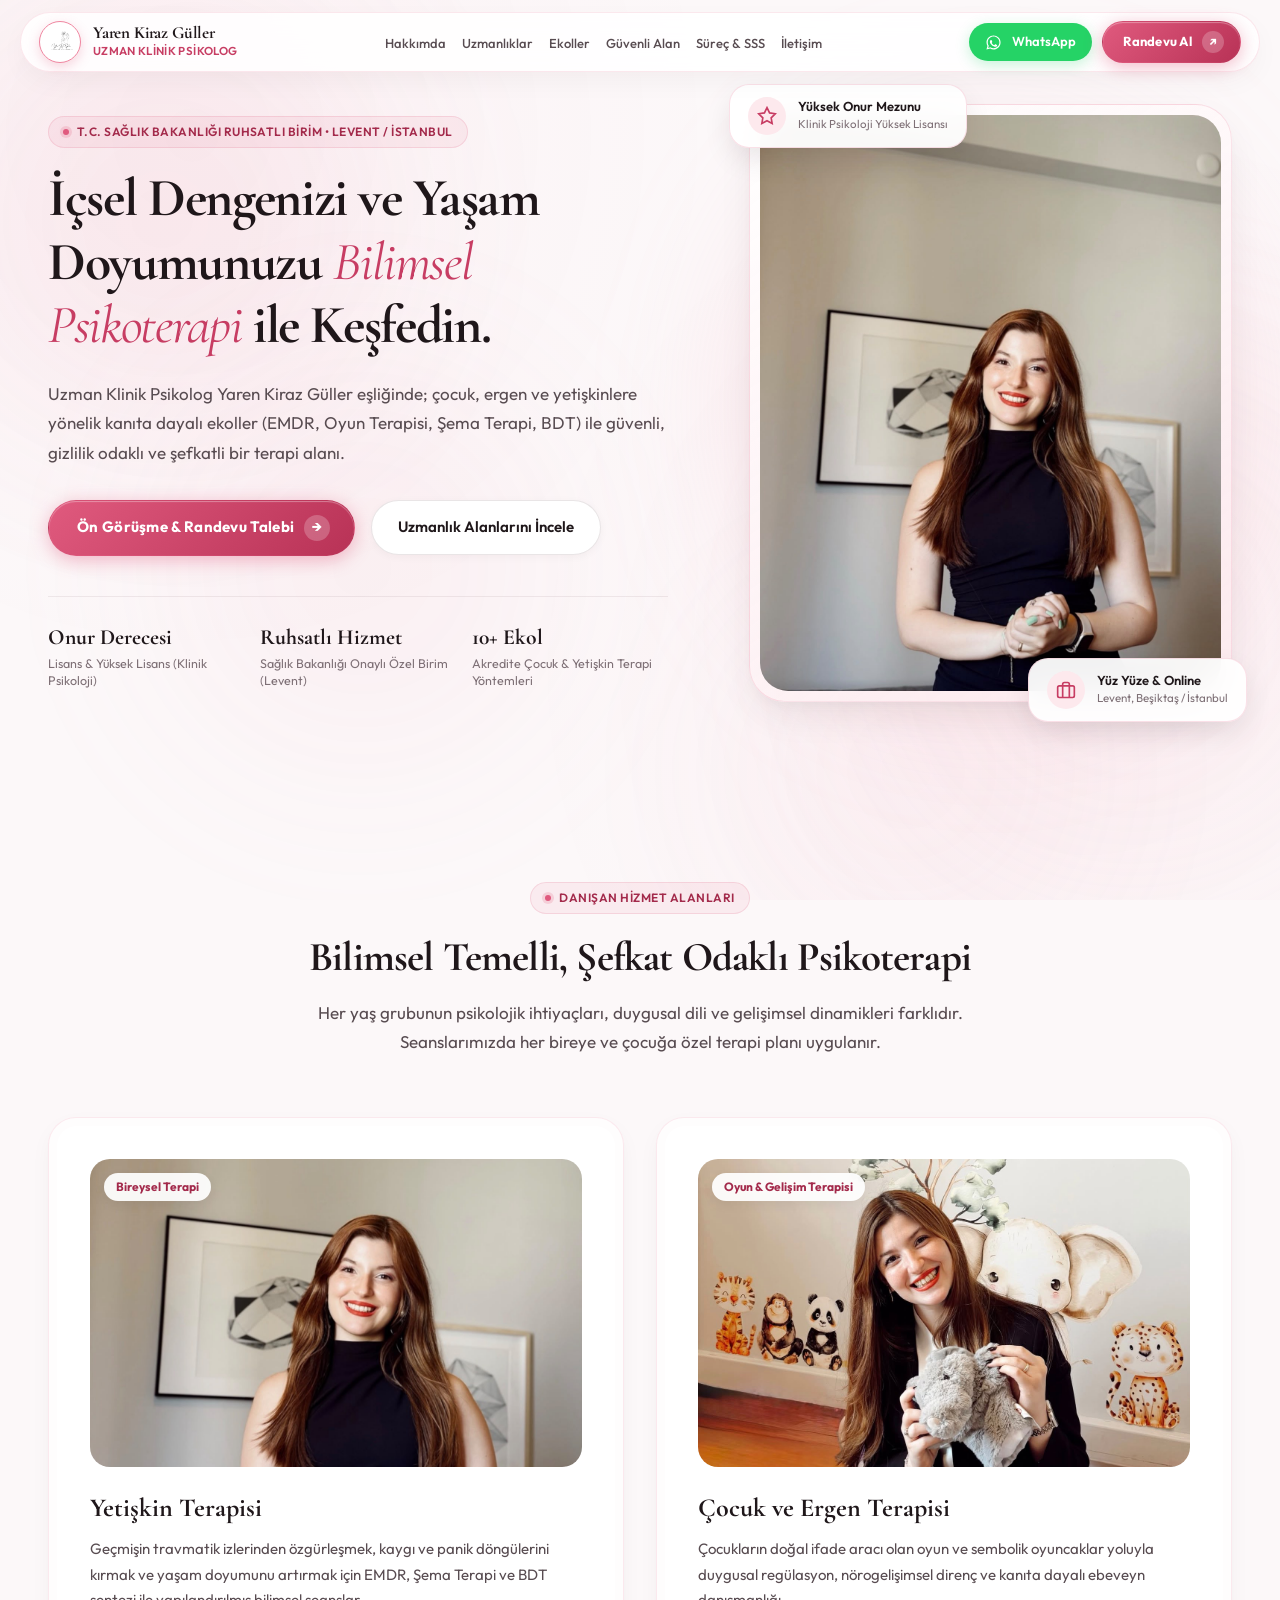
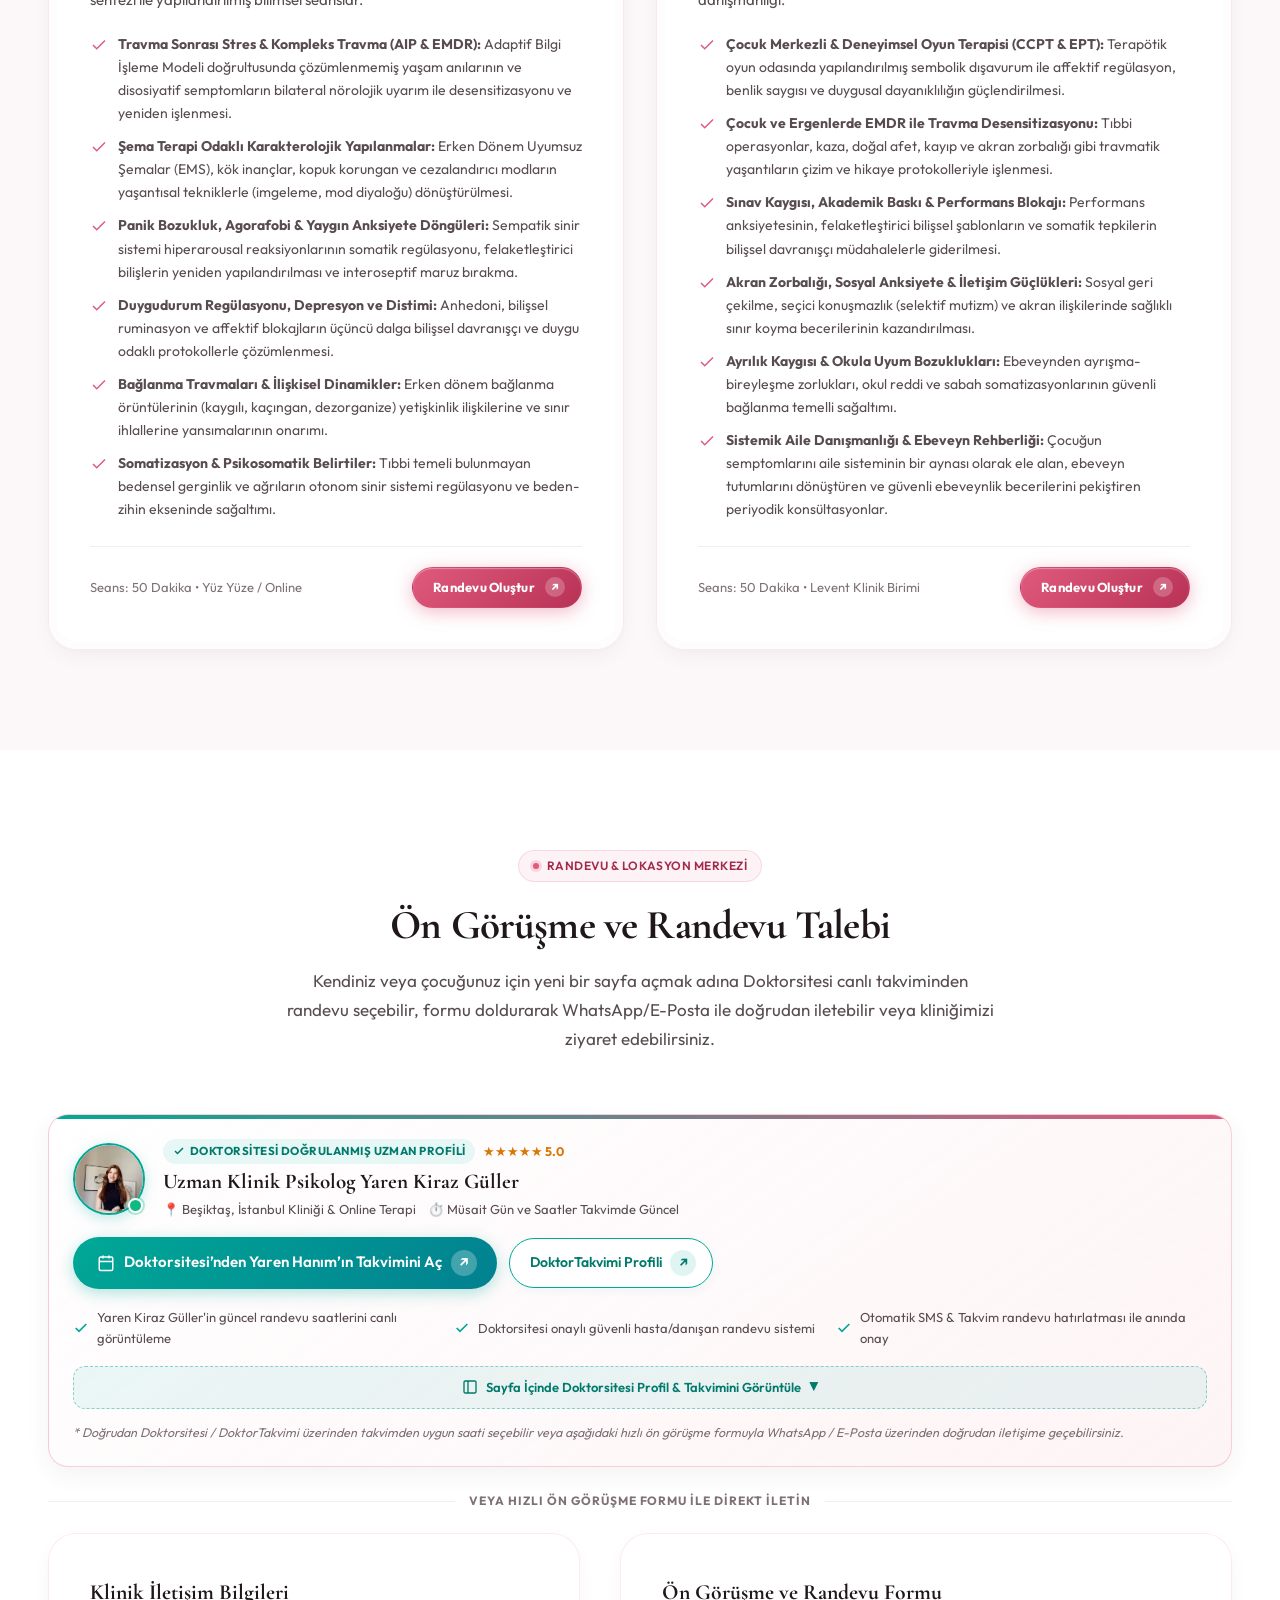
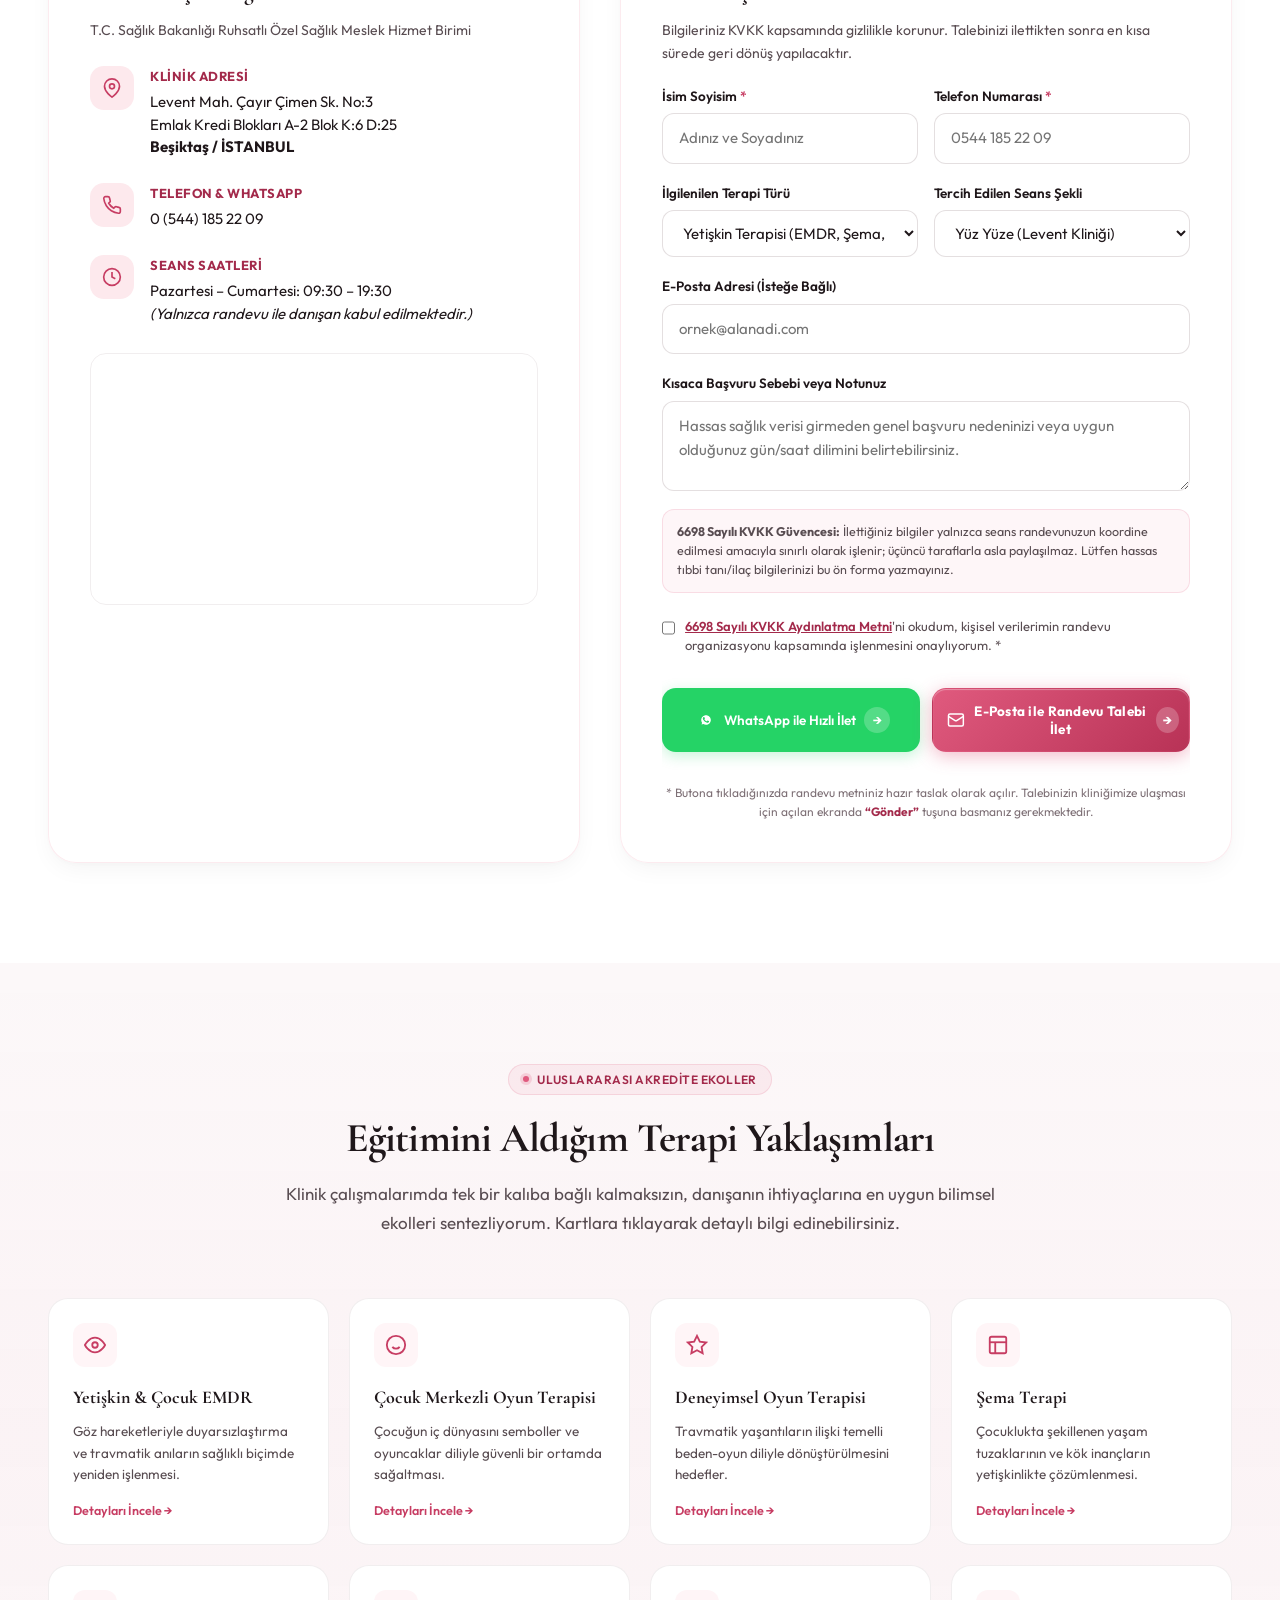
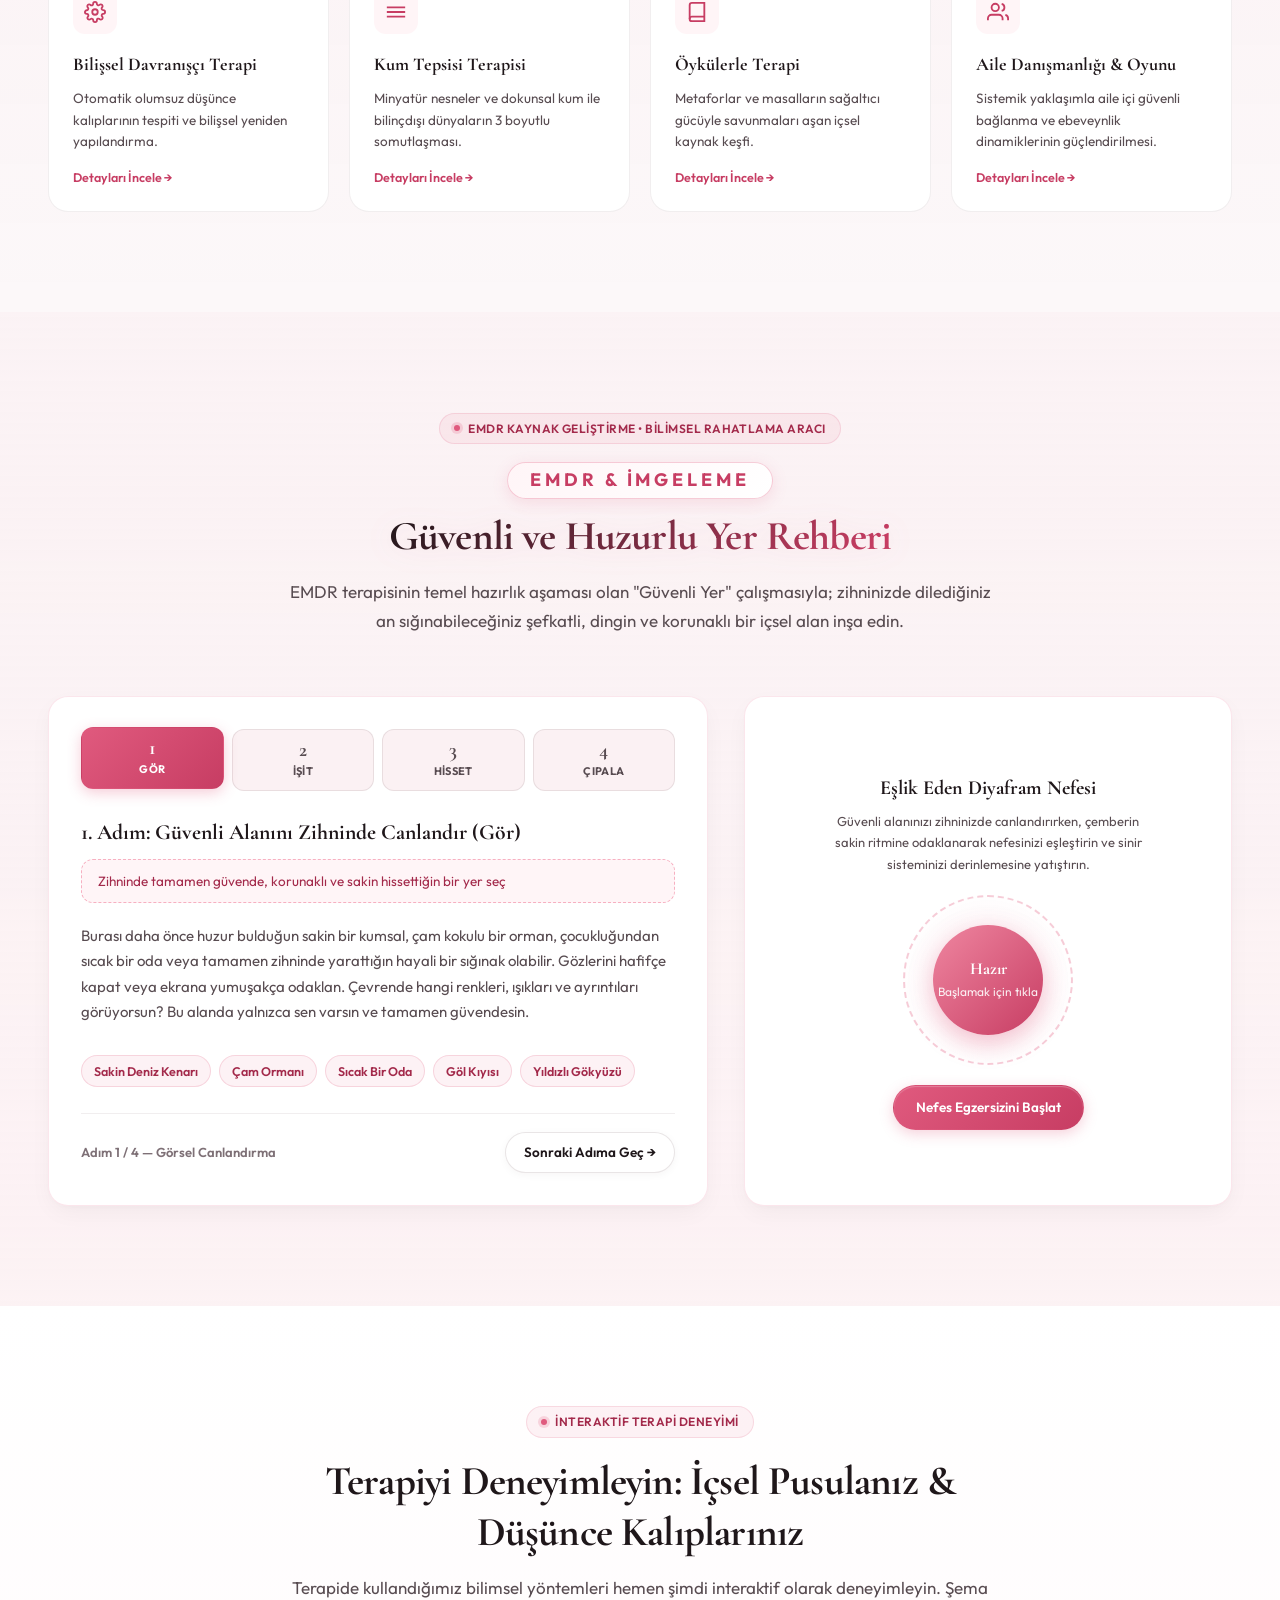
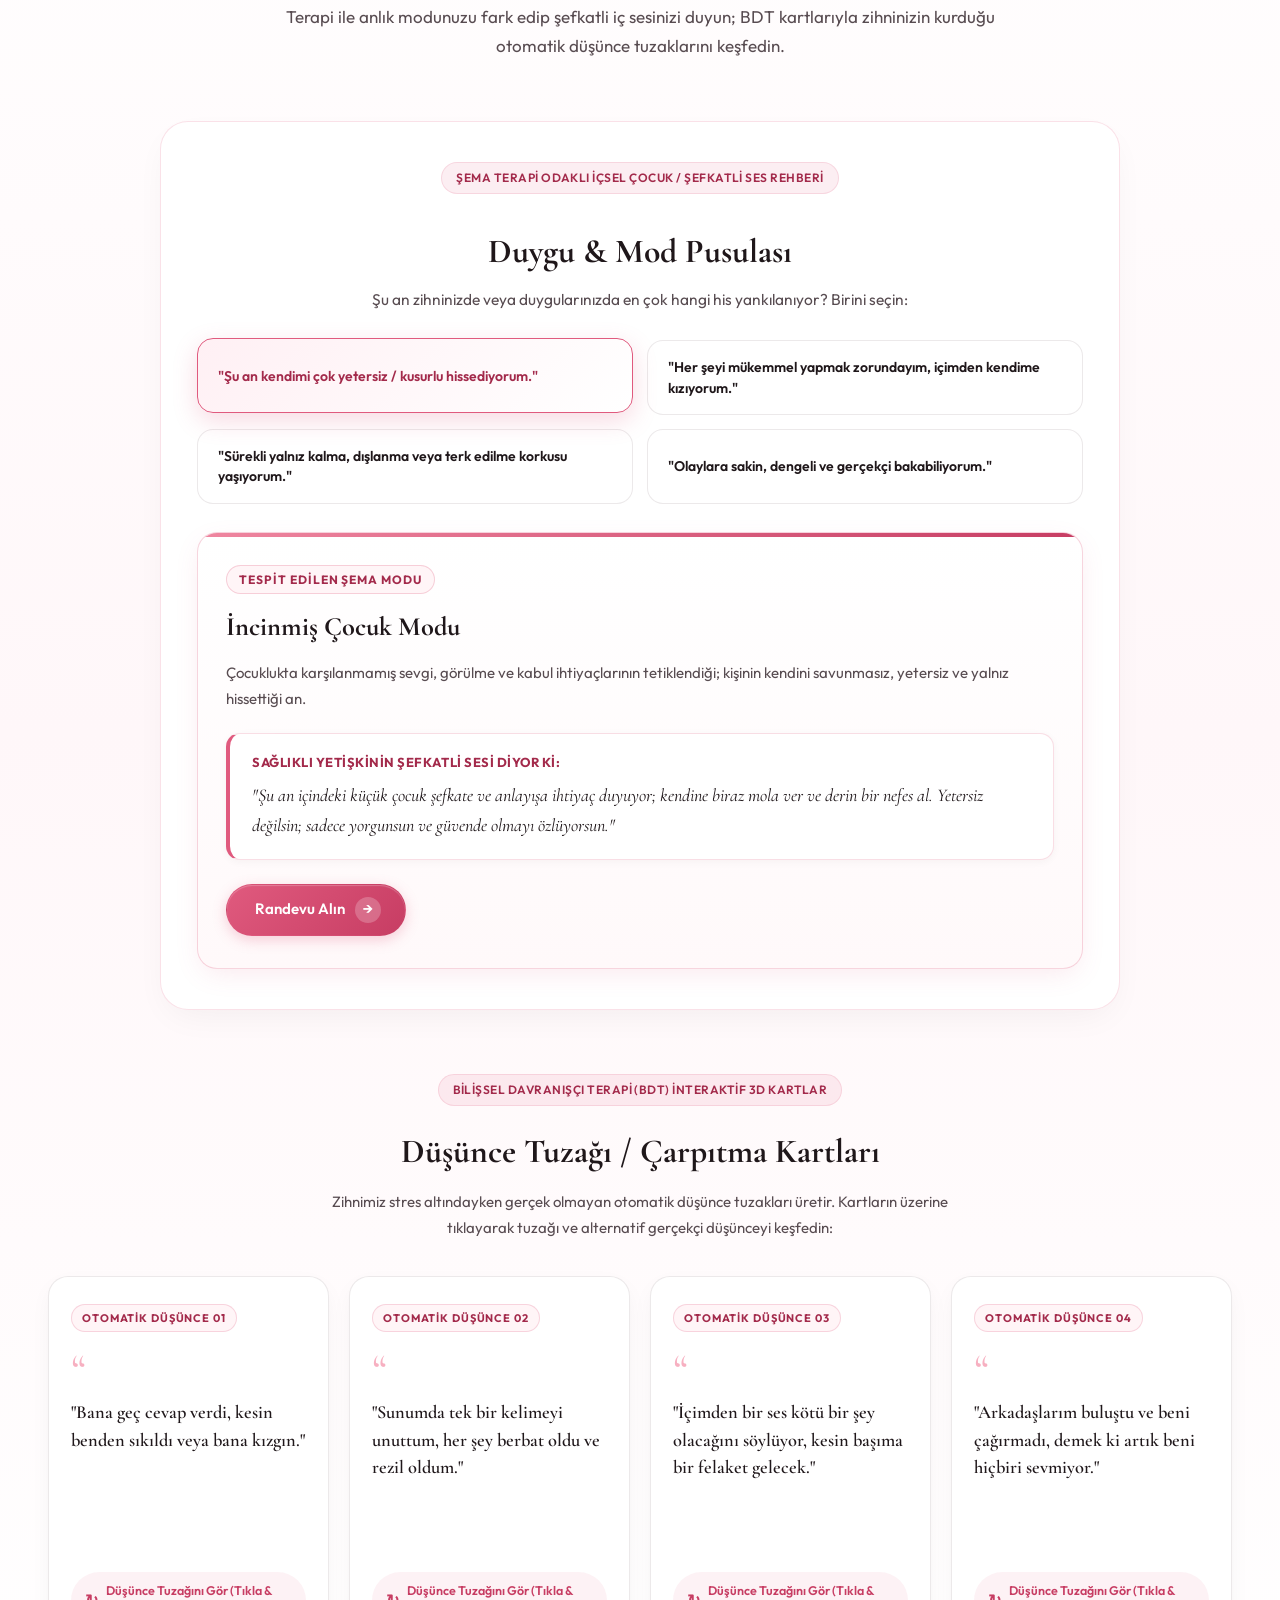
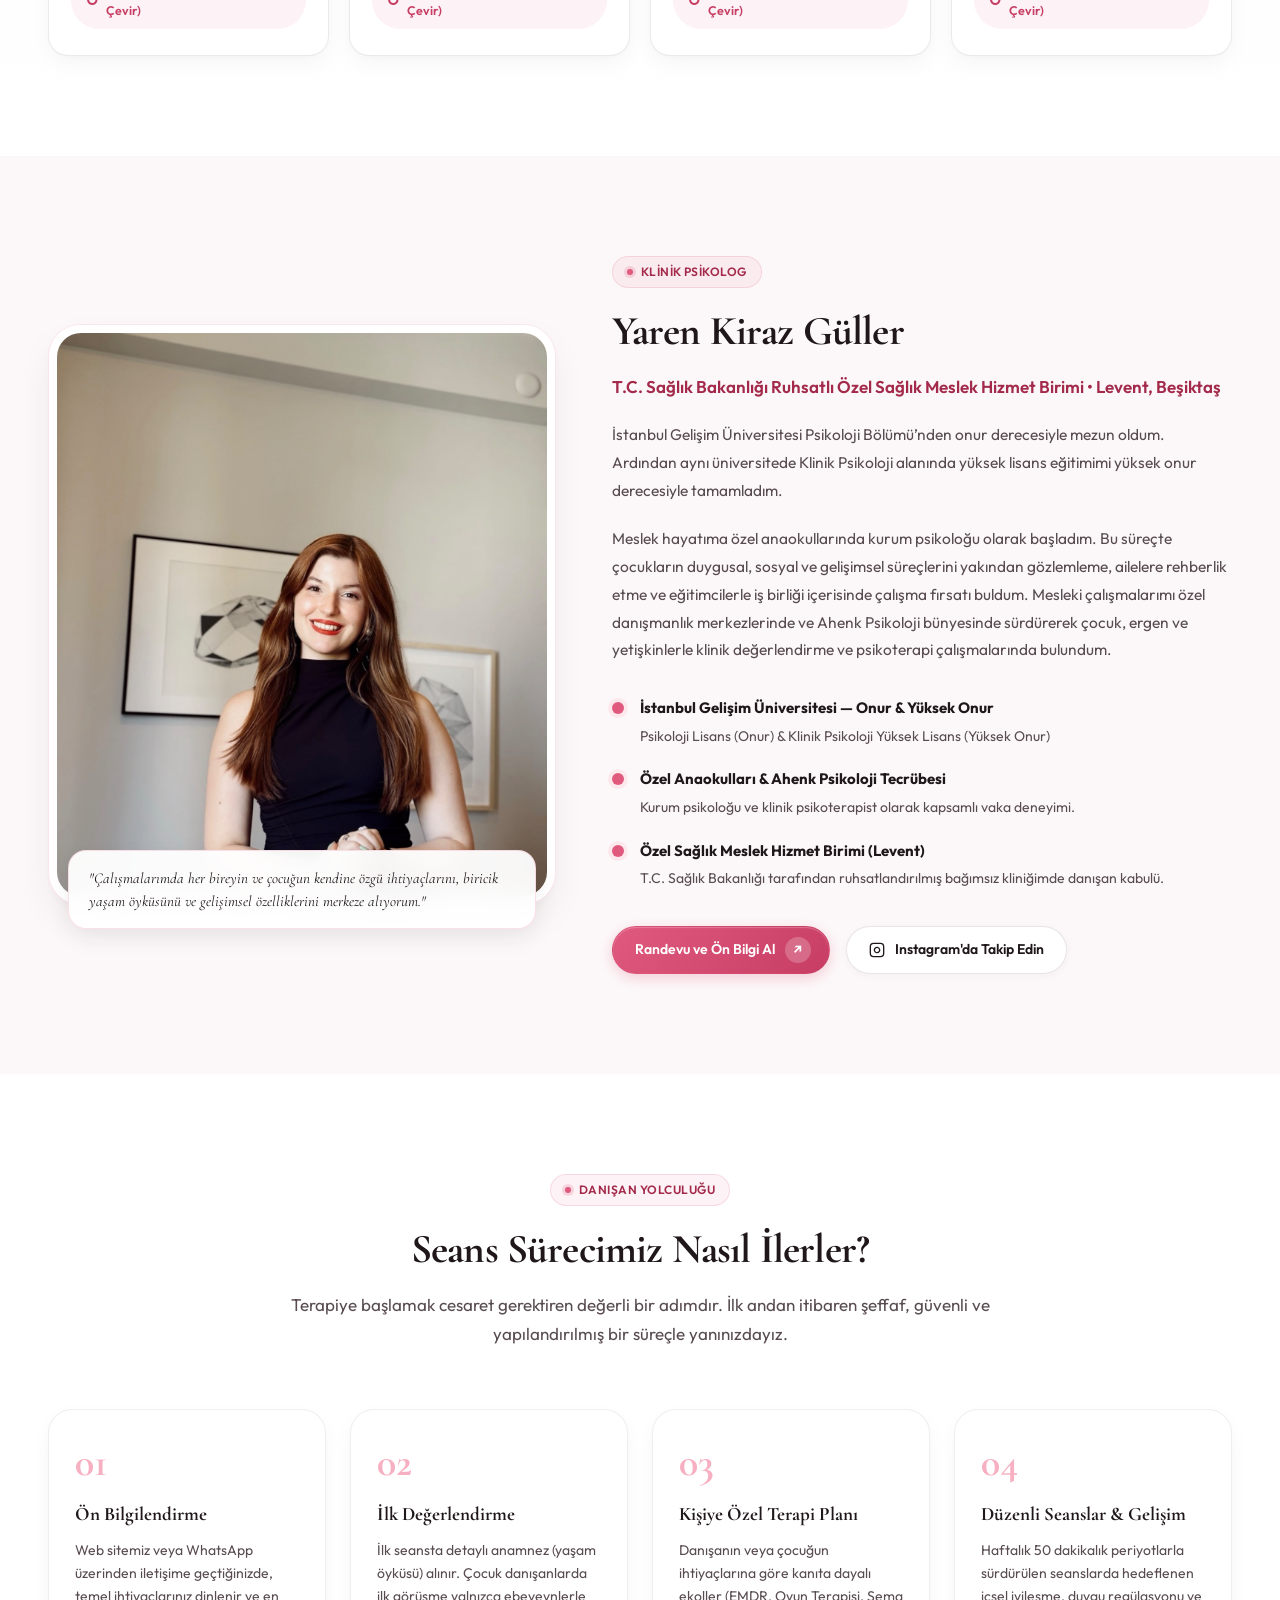
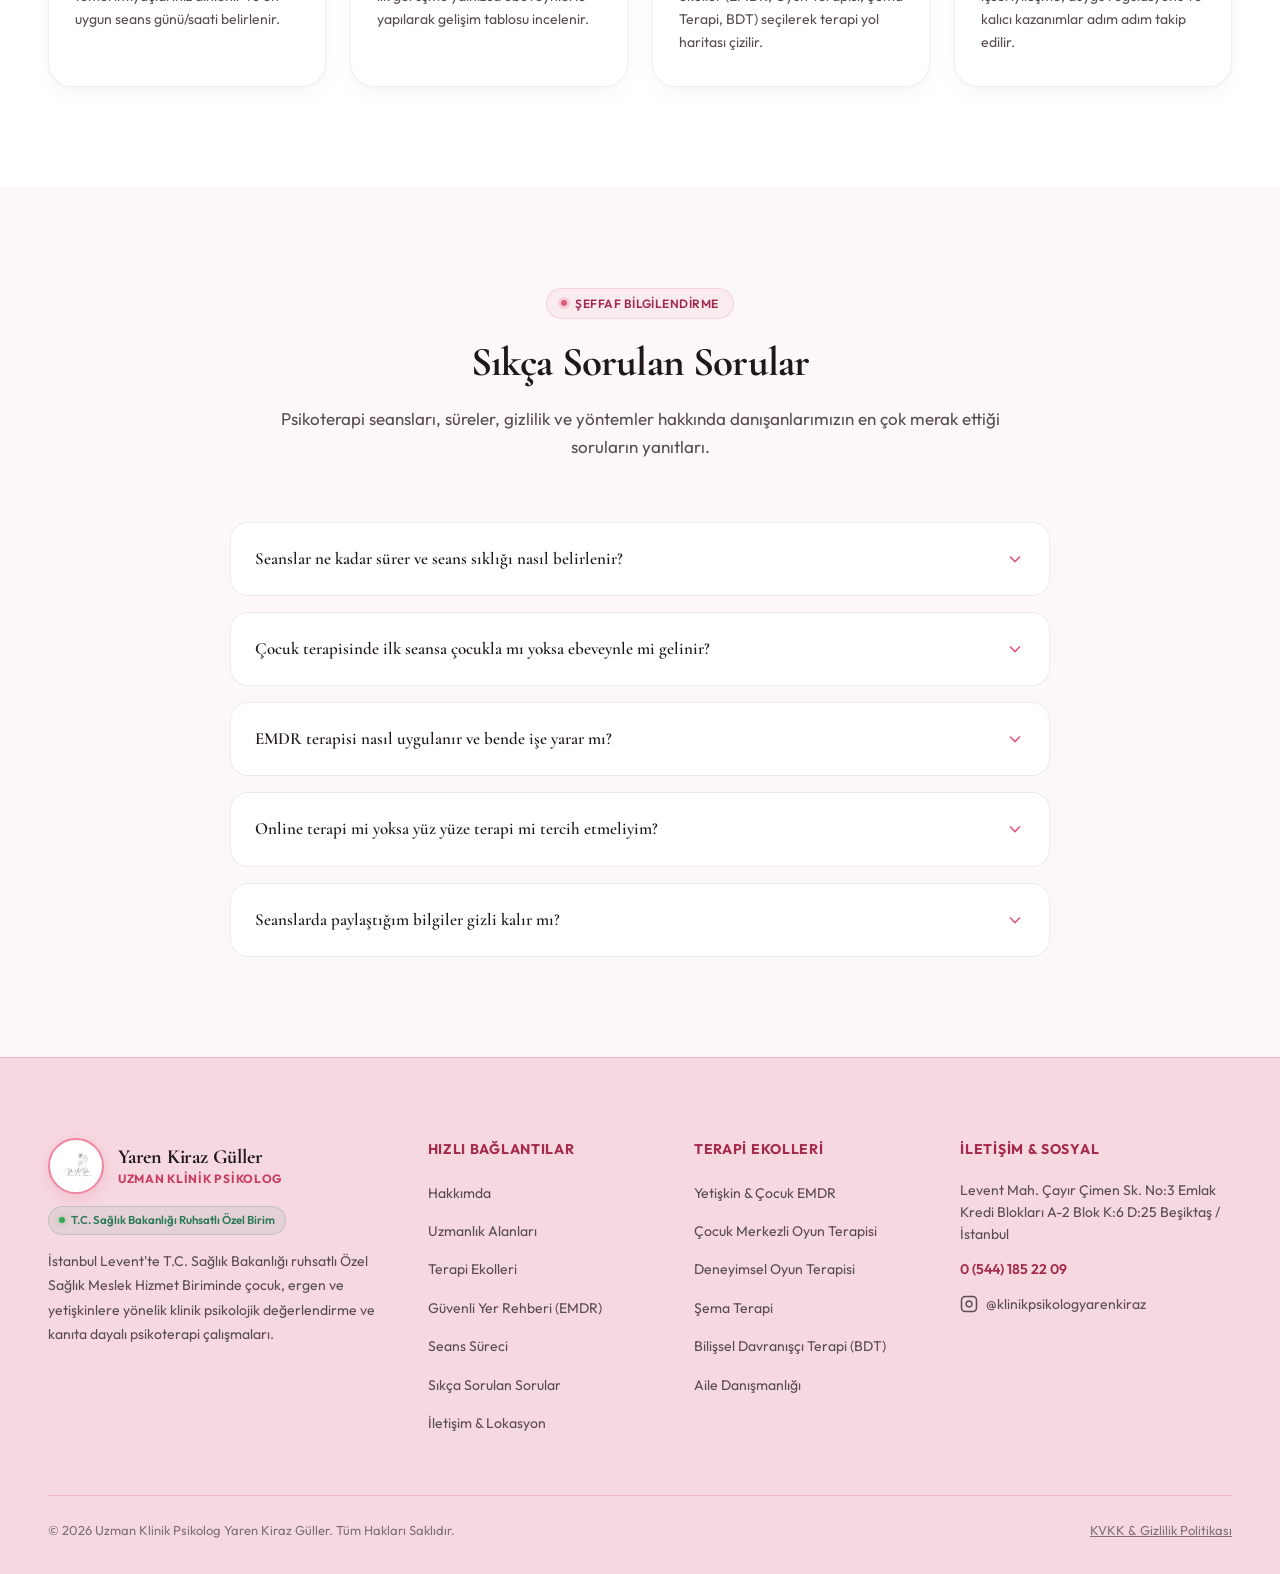
==== commit 1c91a4e5: "fix: doktorsitesi ve doktortakvimi dogrudan Yaren Kiraz Guller profil linki, uzman kimlik karti ve s" ====
--- a/index.html
+++ b/index.html
@@ -599,45 +599,67 @@
           </p>
         </div>
 
-        <!-- Doktorsitesi / Online Takvim Öncelikli Kartı -->
+        <!-- Doktorsitesi / Uzman Klinik Psikolog Yaren Kiraz Güller Doğrudan Randevu Takvimi -->
         <div class="doktorsitesi-booking-card reveal-on-scroll">
-          <div class="doktorsitesi-header">
-            <div class="doktorsitesi-badge-wrap">
-              <div class="doktorsitesi-icon-box">
-                <svg width="24" height="24" viewBox="0 0 24 24" fill="none" stroke="currentColor" stroke-width="2">
-                  <rect x="3" y="4" width="18" height="18" rx="2" ry="2"></rect>
-                  <line x1="16" y1="2" x2="16" y2="6"></line>
-                  <line x1="8" y1="2" x2="8" y2="6"></line>
-                  <line x1="3" y1="10" x2="21" y2="10"></line>
-                </svg>
-              </div>
-              <div class="doktorsitesi-title-group">
-                <h4>Doktorsitesi / Online Randevu Takvimi</h4>
-                <span>Canlı Seans Ajandası &amp; Anında Onay</span>
-              </div>
-            </div>
-
-            <a href="https://www.doktorsitesi.com" 
+          <div class="doktorsitesi-profile-row">
+            <div class="doktorsitesi-expert-avatar-wrap">
+              <img src="assets/images/yaren-kiraz-portrait.jpg" 
+                   alt="Uzman Klinik Psikolog Yaren Kiraz Güller" 
+                   class="doktorsitesi-expert-img" 
+                   width="72" 
+                   height="72" 
+                   loading="lazy">
+              <span class="doktorsitesi-online-status" title="Canlı Seans Ajandası Açık ve Aktif"></span>
+            </div>
+            
+            <div class="doktorsitesi-expert-info">
+              <div class="doktorsitesi-platform-tag">
+                <span class="doktorsitesi-badge-official">
+                  <svg width="12" height="12" viewBox="0 0 24 24" fill="none" stroke="currentColor" stroke-width="3"><polyline points="20 6 9 17 4 12"></polyline></svg>
+                  Doktorsitesi Doğrulanmış Uzman Profili
+                </span>
+                <span class="doktorsitesi-rating-stars">★★★★★ 5.0</span>
+              </div>
+              <h3 class="doktorsitesi-expert-name">Uzman Klinik Psikolog Yaren Kiraz Güller</h3>
+              <p class="doktorsitesi-expert-meta">
+                <span>📍 Beşiktaş, İstanbul Kliniği &amp; Online Terapi</span>
+                <span>⏱️ Müsait Gün ve Saatler Takvimde Güncel</span>
+              </p>
+            </div>
+          </div>
+
+          <div class="doktorsitesi-action-group">
+            <a href="https://www.doktorsitesi.com/klinik-psikolog-yaren-kiraz/psikoloji-klinik-psikolog/istanbul" 
                target="_blank" 
                rel="noopener noreferrer" 
                class="btn btn-doktorsitesi" 
                id="doktorsitesi-takvim-link"
-               title="Doktorsitesi üzerinden canlı seans takvimini görüntüleyin">
+               title="Uzman Klinik Psikolog Yaren Kiraz Güller'in Doktorsitesi canlı randevu takvimini açın">
               <svg width="18" height="18" viewBox="0 0 24 24" fill="none" stroke="currentColor" stroke-width="2">
                 <rect x="3" y="4" width="18" height="18" rx="2" ry="2"></rect>
                 <line x1="16" y1="2" x2="16" y2="6"></line>
                 <line x1="8" y1="2" x2="8" y2="6"></line>
                 <line x1="3" y1="10" x2="21" y2="10"></line>
               </svg>
-              <span>Doktorsitesi Takviminden Randevu Seç</span>
+              <span>Doktorsitesi’nden Yaren Hanım’ın Takvimini Aç</span>
               <span class="btn-nested-icon" aria-hidden="true" style="background: rgba(255,255,255,0.25);">↗</span>
+            </a>
+
+            <a href="https://www.doktortakvimi.com/profil/yaren-kiraz-2" 
+               target="_blank" 
+               rel="noopener noreferrer" 
+               class="btn btn-doktortakvimi-secondary" 
+               id="doktortakvimi-link"
+               title="DoktorTakvimi üzerinden Yaren Kiraz Güller profilini görüntüleyin">
+              <span>DoktorTakvimi Profili</span>
+              <span class="btn-nested-icon" aria-hidden="true" style="background: rgba(0,168,150,0.12); color: #007A6C;">↗</span>
             </a>
           </div>
 
           <div class="doktorsitesi-features">
             <div class="doktorsitesi-feature-item">
               <svg width="16" height="16" viewBox="0 0 24 24" fill="none" stroke="currentColor" stroke-width="2.5"><polyline points="20 6 9 17 4 12"></polyline></svg>
-              <span>Müsait seans gün ve saatlerini anlık görüntüleme</span>
+              <span>Yaren Kiraz Güller'in güncel randevu saatlerini canlı görüntüleme</span>
             </div>
             <div class="doktorsitesi-feature-item">
               <svg width="16" height="16" viewBox="0 0 24 24" fill="none" stroke="currentColor" stroke-width="2.5"><polyline points="20 6 9 17 4 12"></polyline></svg>
@@ -645,12 +667,43 @@
             </div>
             <div class="doktorsitesi-feature-item">
               <svg width="16" height="16" viewBox="0 0 24 24" fill="none" stroke="currentColor" stroke-width="2.5"><polyline points="20 6 9 17 4 12"></polyline></svg>
-              <span>Otomatik SMS &amp; Takvim randevu hatırlatması</span>
-            </div>
-          </div>
-
-          <p style="font-size: 0.78125rem; color: var(--text-muted); margin: 0; line-height: 1.55;">
-            <em>* Kliniğimize ait Doktorsitesi profili üzerinden müsait saatleri takvimden seçebilirsiniz. Dilerseniz alternatif olarak aşağıdaki hızlı ön görüşme formuyla WhatsApp veya E-Posta üzerinden doğrudan randevu koordine edebilirsiniz.</em>
+              <span>Otomatik SMS &amp; Takvim randevu hatırlatması ile anında onay</span>
+            </div>
+          </div>
+
+          <!-- Sayfa İçi Canlı Takvim Görüntüleme Opsiyonu -->
+          <div class="doktorsitesi-embed-toggle-wrap">
+            <button type="button" class="btn-toggle-doktorsitesi-frame" aria-expanded="false">
+              <svg width="16" height="16" viewBox="0 0 24 24" fill="none" stroke="currentColor" stroke-width="2">
+                <rect x="3" y="3" width="18" height="18" rx="2" ry="2"></rect>
+                <line x1="9" y1="3" x2="9" y2="21"></line>
+              </svg>
+              <span class="toggle-label">Sayfa İçinde Doktorsitesi Profil &amp; Takvimini Görüntüle</span>
+              <span class="embed-caret" aria-hidden="true">▼</span>
+            </button>
+            <div class="doktorsitesi-frame-container" style="display: none;">
+              <div class="doktorsitesi-frame-bar">
+                <div class="doktorsitesi-frame-dots">
+                  <span class="doktorsitesi-frame-dot red"></span>
+                  <span class="doktorsitesi-frame-dot yellow"></span>
+                  <span class="doktorsitesi-frame-dot green"></span>
+                  <span class="doktorsitesi-frame-url">doktorsitesi.com/klinik-psikolog-yaren-kiraz</span>
+                </div>
+                <a href="https://www.doktorsitesi.com/klinik-psikolog-yaren-kiraz/psikoloji-klinik-psikolog/istanbul" 
+                   target="_blank" 
+                   rel="noopener noreferrer" 
+                   class="doktorsitesi-frame-external">Tam Ekran Aç ↗</a>
+              </div>
+              <iframe class="doktorsitesi-iframe" 
+                      data-src="https://www.doktorsitesi.com/klinik-psikolog-yaren-kiraz/psikoloji-klinik-psikolog/istanbul" 
+                      title="Uzman Klinik Psikolog Yaren Kiraz Güller Doktorsitesi Canlı Takvim ve Randevu Profili" 
+                      loading="lazy">
+              </iframe>
+            </div>
+          </div>
+
+          <p class="doktorsitesi-footer-note">
+            <em>* Doğrudan Doktorsitesi / DoktorTakvimi üzerinden takvimden uygun saati seçebilir veya aşağıdaki hızlı ön görüşme formuyla WhatsApp / E-Posta üzerinden doğrudan iletişime geçebilirsiniz.</em>
           </p>
         </div>
 
--- a/assets/css/styles.css
+++ b/assets/css/styles.css
@@ -3375,7 +3375,7 @@
   color: #FFFFFF !important;
 }
 
-/* Doktorsitesi Online Takvim Kartı */
+/* Doktorsitesi Online Takvim & Doğrudan Uzman Profili Kartı */
 .doktorsitesi-booking-card {
   background: linear-gradient(145deg, #FFFFFF, rgba(253, 242, 244, 0.85));
   border: 1.5px solid rgba(224, 90, 126, 0.28);
@@ -3398,57 +3398,171 @@
   background: linear-gradient(90deg, #00A896, #E05A7E);
 }
 
-.doktorsitesi-header {
-  display: flex;
-  align-items: center;
-  justify-content: space-between;
-  gap: 16px;
+.doktorsitesi-profile-row {
+  display: flex;
+  align-items: center;
+  gap: 18px;
+  margin-bottom: 16px;
+}
+
+.doktorsitesi-expert-avatar-wrap {
+  position: relative;
+  width: 72px;
+  height: 72px;
+  flex-shrink: 0;
+}
+
+.doktorsitesi-expert-img {
+  width: 100%;
+  height: 100%;
+  border-radius: 50%;
+  object-fit: cover;
+  border: 2.5px solid #00A896;
+  box-shadow: 0 4px 14px rgba(0, 168, 150, 0.25);
+  display: block;
+}
+
+.doktorsitesi-online-status {
+  position: absolute;
+  bottom: 2px;
+  right: 2px;
+  width: 15px;
+  height: 15px;
+  background: #10B981;
+  border: 2.5px solid #FFFFFF;
+  border-radius: 50%;
+  box-shadow: 0 0 0 2px rgba(16, 185, 129, 0.3);
+  animation: onlinePulse 2.2s infinite;
+}
+
+@keyframes onlinePulse {
+  0% { transform: scale(0.95); box-shadow: 0 0 0 0 rgba(16, 185, 129, 0.6); }
+  70% { transform: scale(1); box-shadow: 0 0 0 7px rgba(16, 185, 129, 0); }
+  100% { transform: scale(0.95); box-shadow: 0 0 0 0 rgba(16, 185, 129, 0); }
+}
+
+.doktorsitesi-expert-info {
+  flex: 1;
+  min-width: 0;
+}
+
+.doktorsitesi-platform-tag {
+  display: flex;
+  align-items: center;
+  gap: 8px;
   flex-wrap: wrap;
-  margin-bottom: 14px;
-}
-
-.doktorsitesi-badge-wrap {
-  display: flex;
-  align-items: center;
+  margin-bottom: 4px;
+}
+
+.doktorsitesi-badge-official {
+  background: #E6F7F5;
+  color: #007A6C;
+  font-size: 0.71875rem;
+  font-weight: 700;
+  padding: 3px 10px;
+  border-radius: 9999px;
+  text-transform: uppercase;
+  letter-spacing: 0.04em;
+  display: inline-flex;
+  align-items: center;
+  gap: 5px;
+}
+
+.doktorsitesi-rating-stars {
+  color: #D97706;
+  font-size: 0.78125rem;
+  font-weight: 700;
+  display: inline-flex;
+  align-items: center;
+  gap: 4px;
+}
+
+.doktorsitesi-expert-name {
+  font-family: var(--font-serif);
+  font-size: 1.3125rem;
+  font-weight: 700;
+  color: var(--text-primary);
+  margin: 0 0 5px 0;
+  line-height: 1.3;
+}
+
+.doktorsitesi-expert-meta {
+  display: flex;
+  flex-wrap: wrap;
   gap: 12px;
-}
-
-.doktorsitesi-icon-box {
-  width: 46px;
-  height: 46px;
-  border-radius: 12px;
+  font-size: 0.8125rem;
+  color: var(--text-secondary);
+  margin: 0;
+  line-height: 1.45;
+}
+
+.doktorsitesi-expert-meta span {
+  display: inline-flex;
+  align-items: center;
+  gap: 5px;
+}
+
+.doktorsitesi-action-group {
+  display: flex;
+  gap: 12px;
+  flex-wrap: wrap;
+  align-items: center;
+  margin: 18px 0;
+}
+
+.btn-doktorsitesi {
+  background: linear-gradient(135deg, #00A896, #028090);
+  color: #FFFFFF !important;
+  border: none;
+  padding: 13px 24px;
+  font-weight: 600;
+  border-radius: 9999px;
+  display: inline-flex;
+  align-items: center;
+  gap: 9px;
+  box-shadow: 0 4px 16px rgba(0, 168, 150, 0.32);
+  transition: all var(--duration-fast) var(--ease-spring);
+  text-decoration: none;
+  cursor: pointer;
+  font-size: 0.9375rem;
+}
+
+.btn-doktorsitesi:hover {
+  background: linear-gradient(135deg, #028090, #006b77);
+  box-shadow: 0 6px 22px rgba(0, 168, 150, 0.48);
+  transform: translateY(-2px);
+  color: #FFFFFF !important;
+}
+
+.btn-doktortakvimi-secondary {
+  background: #FFFFFF;
+  color: #007A6C !important;
+  border: 1.5px solid #00A896;
+  padding: 11px 20px;
+  font-weight: 600;
+  border-radius: 9999px;
+  display: inline-flex;
+  align-items: center;
+  gap: 8px;
+  box-shadow: 0 2px 8px rgba(0, 168, 150, 0.08);
+  transition: all var(--duration-fast) var(--ease-spring);
+  text-decoration: none;
+  cursor: pointer;
+  font-size: 0.875rem;
+}
+
+.btn-doktortakvimi-secondary:hover {
   background: #E6F7F5;
-  color: #00A896;
-  display: flex;
-  align-items: center;
-  justify-content: center;
-  font-weight: 800;
-  font-size: 1.1rem;
-  box-shadow: 0 3px 10px rgba(0, 168, 150, 0.18);
-  flex-shrink: 0;
-}
-
-.doktorsitesi-title-group h4 {
-  font-family: var(--font-serif);
-  font-size: 1.25rem;
-  color: var(--text-primary);
-  margin: 0 0 2px 0;
-  line-height: 1.25;
-}
-
-.doktorsitesi-title-group span {
-  font-size: 0.78125rem;
-  color: #00A896;
-  font-weight: 600;
-  text-transform: uppercase;
-  letter-spacing: 0.05em;
+  border-color: #007A6C;
+  color: #005F54 !important;
+  transform: translateY(-1px);
 }
 
 .doktorsitesi-features {
   display: grid;
   grid-template-columns: repeat(auto-fit, minmax(200px, 1fr));
   gap: 10px;
-  margin: 16px 0 20px 0;
+  margin: 14px 0 16px 0;
 }
 
 .doktorsitesi-feature-item {
@@ -3464,27 +3578,116 @@
   flex-shrink: 0;
 }
 
-.btn-doktorsitesi {
-  background: linear-gradient(135deg, #00A896, #028090);
-  color: #FFFFFF !important;
+/* Sayfa İçi Canlı Takvim / Profil Görüntüleme */
+.doktorsitesi-embed-toggle-wrap {
+  margin-top: 14px;
+}
+
+.btn-toggle-doktorsitesi-frame {
+  background: rgba(0, 168, 150, 0.08);
+  border: 1px dashed rgba(0, 168, 150, 0.45);
+  color: #007A6C;
+  padding: 10px 18px;
+  border-radius: 12px;
+  font-size: 0.8125rem;
+  font-weight: 600;
+  display: inline-flex;
+  align-items: center;
+  gap: 8px;
+  cursor: pointer;
+  transition: all 0.25s ease;
+  width: 100%;
+  justify-content: center;
+  box-sizing: border-box;
+}
+
+.btn-toggle-doktorsitesi-frame:hover {
+  background: rgba(0, 168, 150, 0.16);
+  border-color: #00A896;
+  color: #005F54;
+}
+
+.btn-toggle-doktorsitesi-frame .embed-caret {
+  transition: transform 0.25s ease;
+  font-size: 0.75rem;
+}
+
+.doktorsitesi-frame-container {
+  margin-top: 14px;
+  border-radius: 14px;
+  overflow: hidden;
+  border: 1px solid rgba(0, 168, 150, 0.25);
+  box-shadow: 0 4px 18px rgba(0, 0, 0, 0.06);
+  background: #FFFFFF;
+  box-sizing: border-box;
+  width: 100%;
+}
+
+.doktorsitesi-frame-bar {
+  background: #F3F4F6;
+  padding: 8px 14px;
+  display: flex;
+  align-items: center;
+  justify-content: space-between;
+  border-bottom: 1px solid #E5E7EB;
+  font-size: 0.75rem;
+  color: #4B5563;
+  flex-wrap: wrap;
+  gap: 8px;
+}
+
+.doktorsitesi-frame-dots {
+  display: inline-flex;
+  align-items: center;
+  gap: 5px;
+}
+
+.doktorsitesi-frame-dot {
+  width: 9px;
+  height: 9px;
+  border-radius: 50%;
+  display: inline-block;
+}
+
+.doktorsitesi-frame-dot.red { background: #EF4444; }
+.doktorsitesi-frame-dot.yellow { background: #F59E0B; }
+.doktorsitesi-frame-dot.green { background: #10B981; }
+
+.doktorsitesi-frame-url {
+  font-family: monospace;
+  font-size: 0.75rem;
+  color: #374151;
+  background: #FFFFFF;
+  padding: 2px 10px;
+  border-radius: 6px;
+  border: 1px solid #E5E7EB;
+}
+
+.doktorsitesi-frame-external {
+  color: #007A6C;
+  font-weight: 600;
+  text-decoration: none;
+  font-size: 0.75rem;
+}
+
+.doktorsitesi-frame-external:hover {
+  text-decoration: underline;
+}
+
+iframe.doktorsitesi-iframe {
+  width: 100%;
+  height: 560px;
   border: none;
-  padding: 12px 22px;
-  font-weight: 600;
-  border-radius: 9999px;
-  display: inline-flex;
-  align-items: center;
-  gap: 8px;
-  box-shadow: 0 4px 14px rgba(0, 168, 150, 0.3);
-  transition: all var(--duration-fast) var(--ease-spring);
-  text-decoration: none;
-  cursor: pointer;
-}
-
-.btn-doktorsitesi:hover {
-  background: linear-gradient(135deg, #028090, #006b77);
-  box-shadow: 0 6px 20px rgba(0, 168, 150, 0.45);
-  transform: translateY(-2px);
-  color: #FFFFFF !important;
+  display: block;
+  box-sizing: border-box;
+  background: #FAFAFA;
+}
+
+.doktorsitesi-footer-note {
+  font-size: 0.78125rem;
+  color: var(--text-muted);
+  margin: 14px 0 0 0;
+  line-height: 1.55;
 }
 
 .appointment-channels-divider {
@@ -3516,23 +3719,44 @@
 
 @media (max-width: 640px) {
   .doktorsitesi-booking-card {
-    padding: 18px 16px;
-  }
-  .doktorsitesi-header {
+    padding: 18px 14px;
+  }
+  .doktorsitesi-profile-row {
+    flex-direction: row;
+    gap: 12px;
+    align-items: flex-start;
+  }
+  .doktorsitesi-expert-avatar-wrap {
+    width: 58px;
+    height: 58px;
+  }
+  .doktorsitesi-expert-name {
+    font-size: 1.0625rem;
+  }
+  .doktorsitesi-expert-meta {
+    font-size: 0.75rem;
+    gap: 6px;
+  }
+  .doktorsitesi-action-group {
     flex-direction: column;
-    align-items: flex-start;
-  }
-  .doktorsitesi-features {
-    grid-template-columns: 1fr;
-    gap: 8px;
-    margin: 12px 0 16px 0;
-  }
-  .btn-doktorsitesi {
+    gap: 10px;
+    margin: 14px 0;
+  }
+  .btn-doktorsitesi,
+  .btn-doktortakvimi-secondary {
     width: 100%;
     justify-content: center;
     font-size: 0.84375rem;
     padding: 11px 16px;
     text-align: center;
-    white-space: normal;
-  }
-}
+    box-sizing: border-box;
+  }
+  .doktorsitesi-features {
+    grid-template-columns: 1fr;
+    gap: 8px;
+    margin: 12px 0 14px 0;
+  }
+  iframe.doktorsitesi-iframe {
+    height: 480px;
+  }
+}
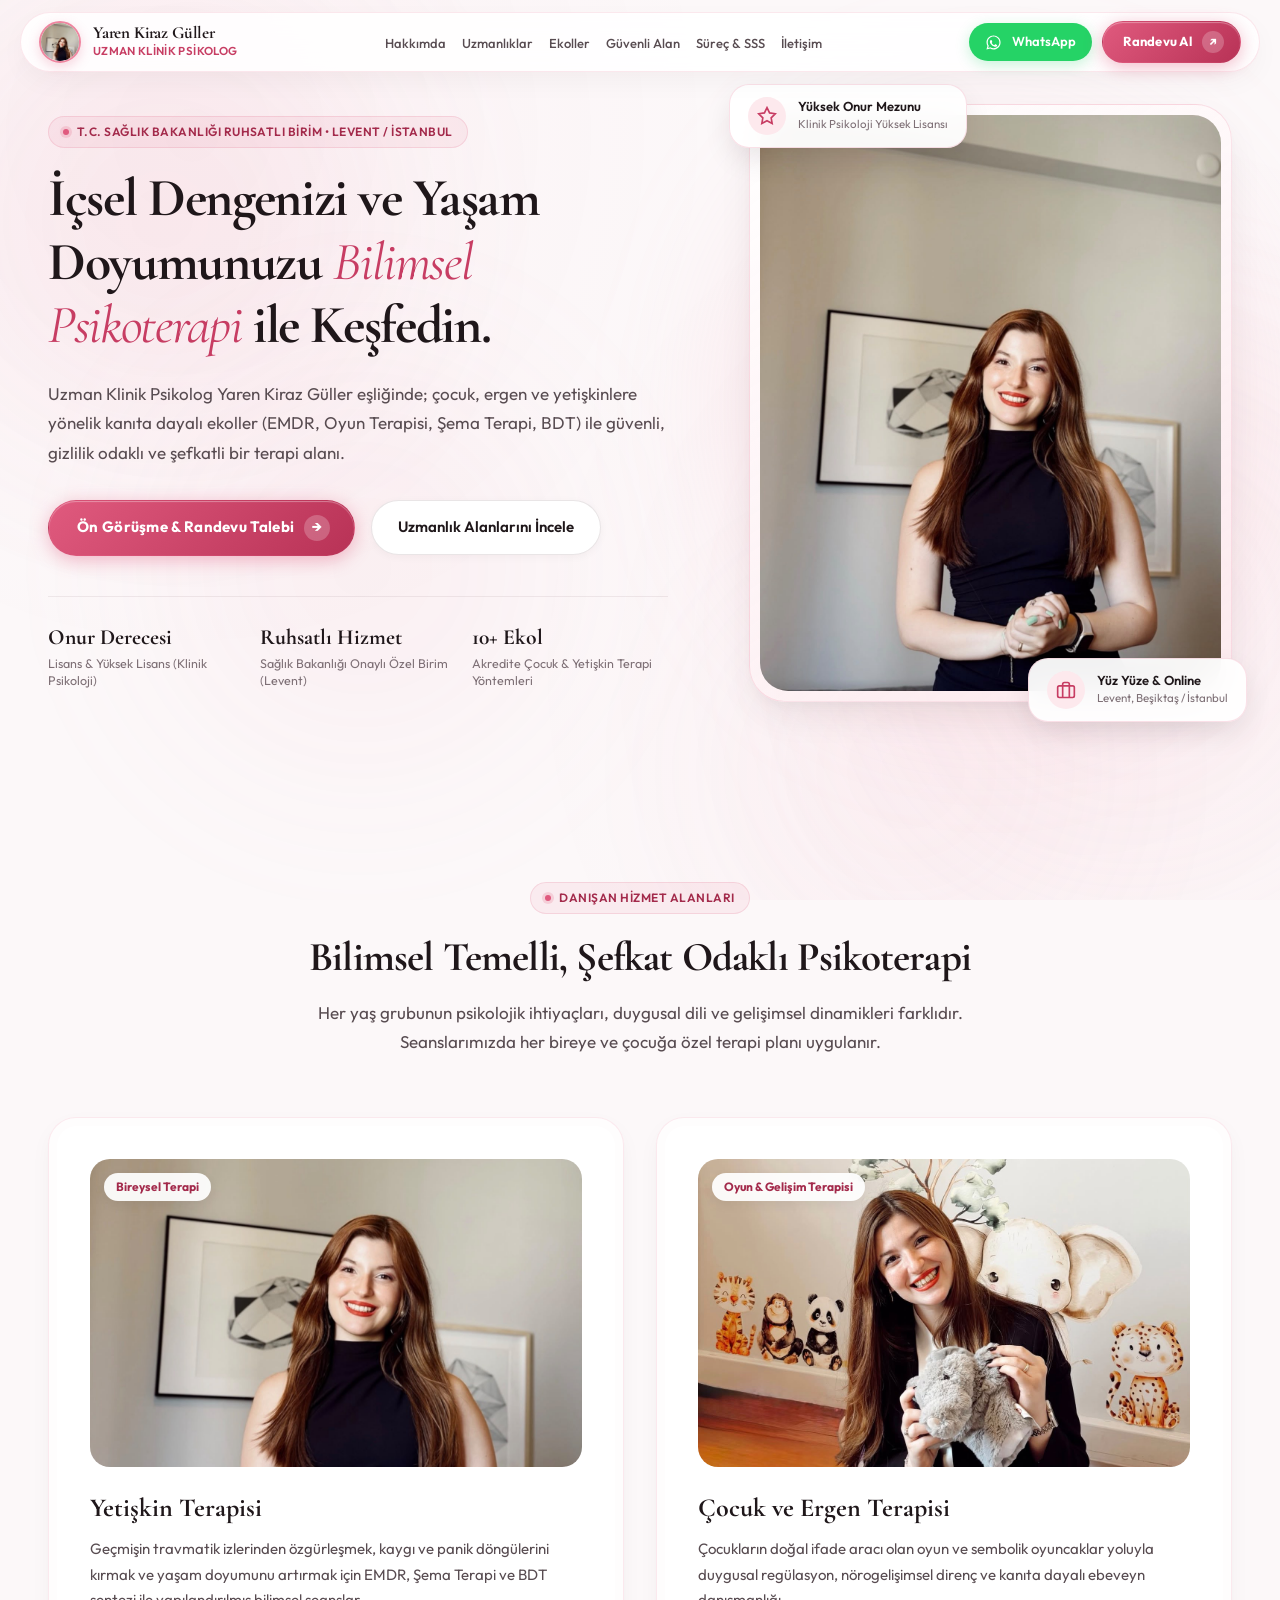
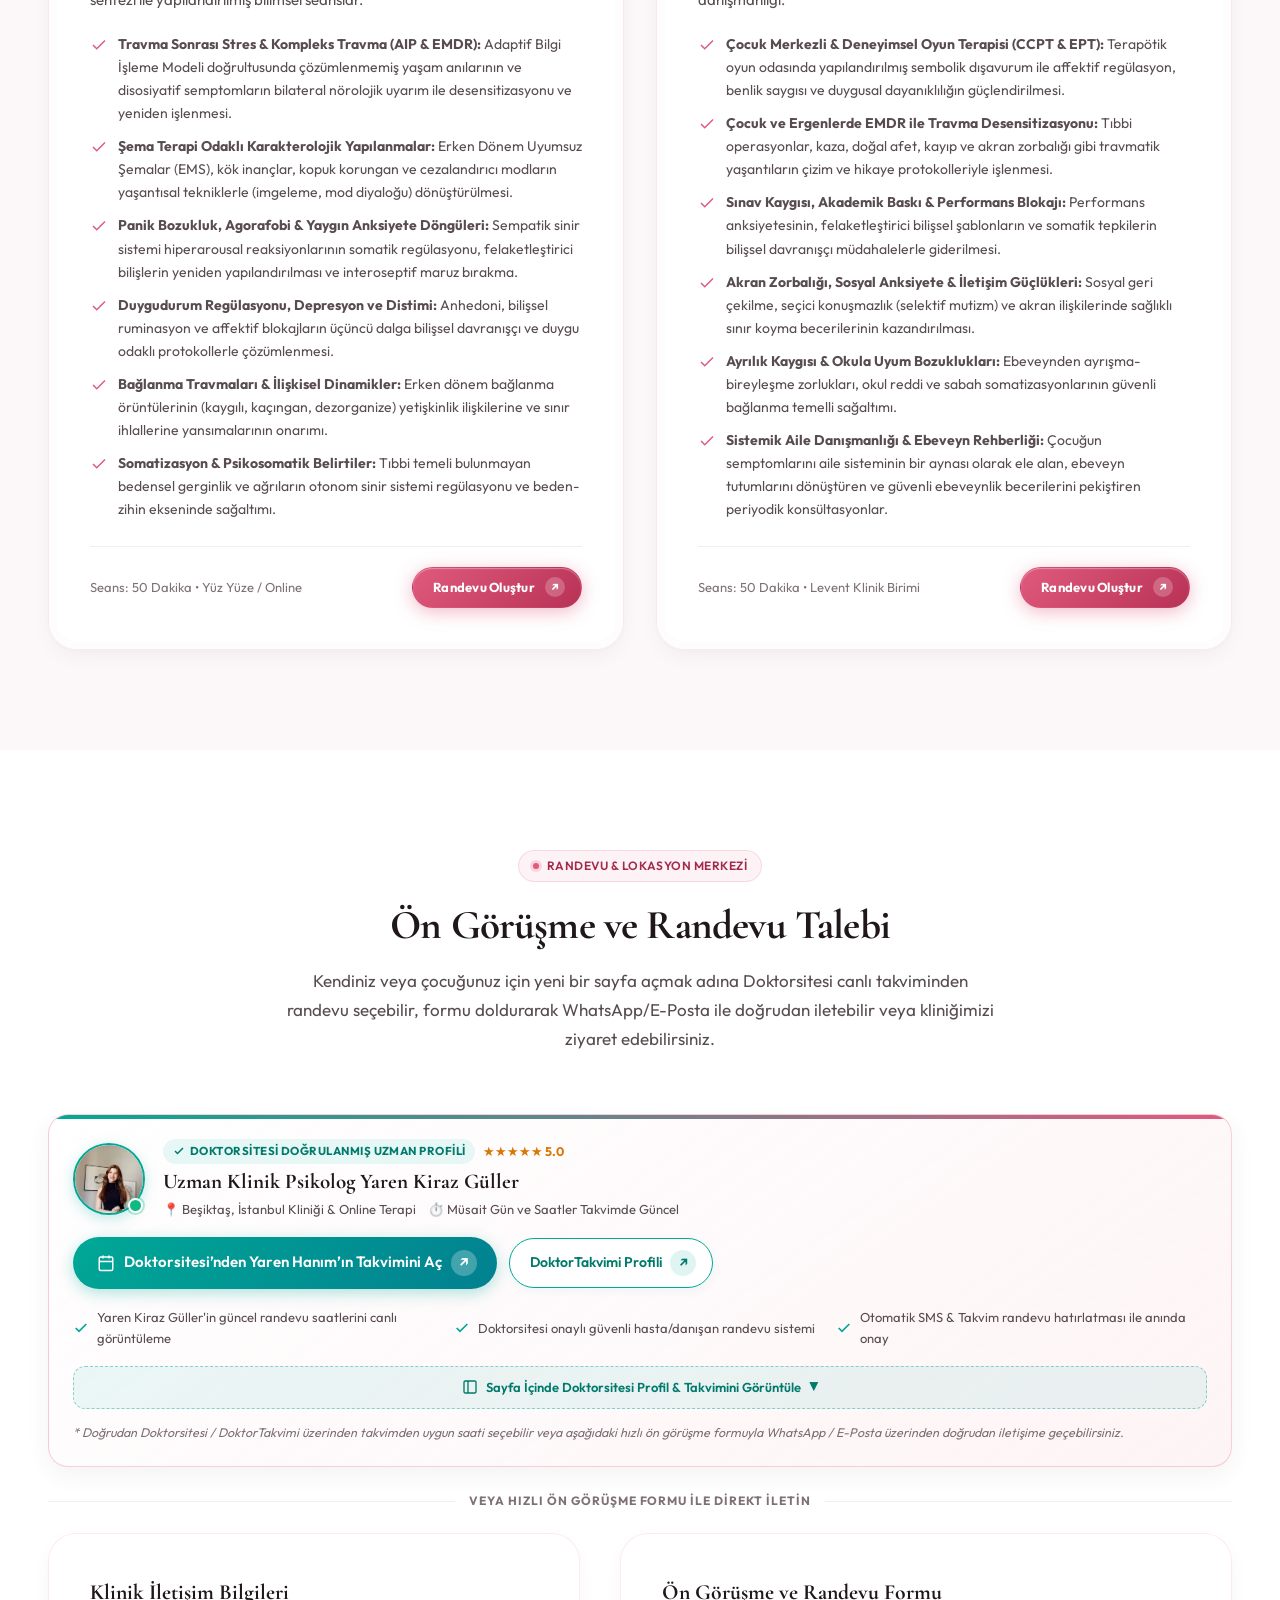
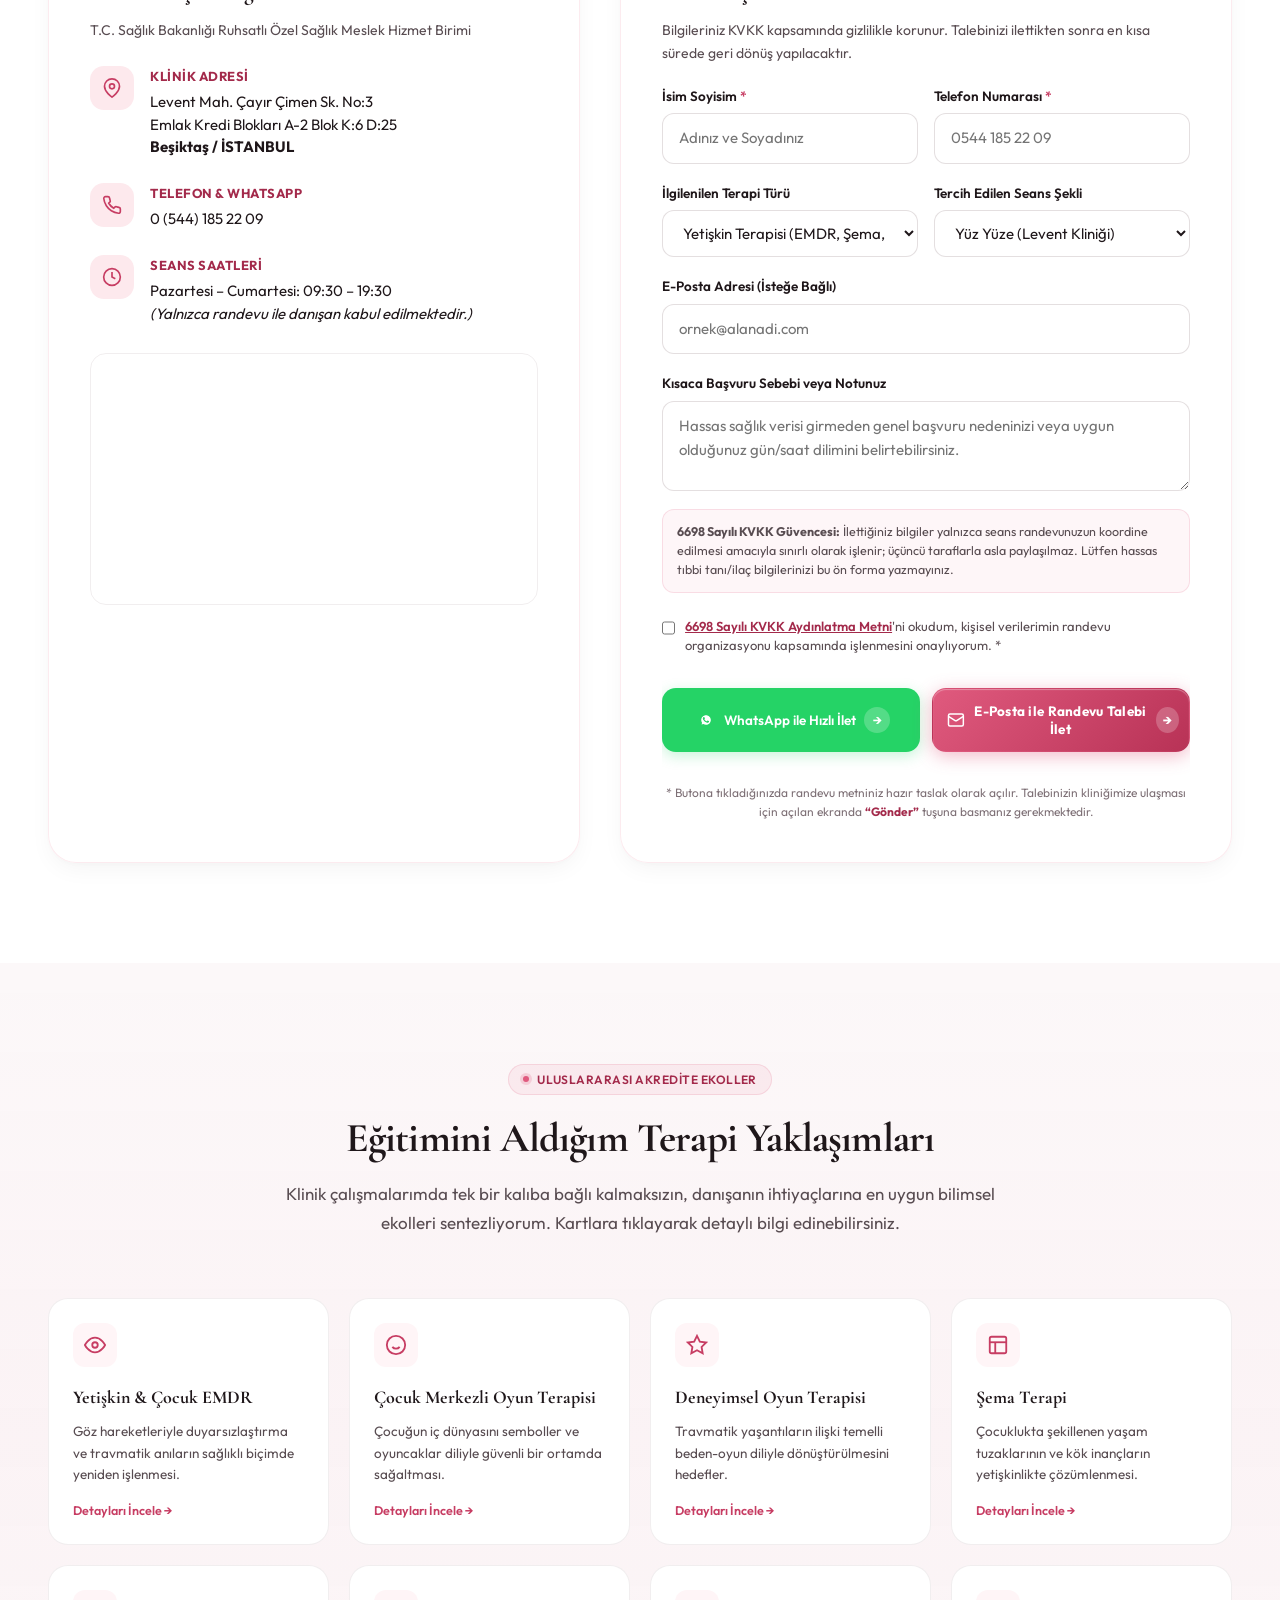
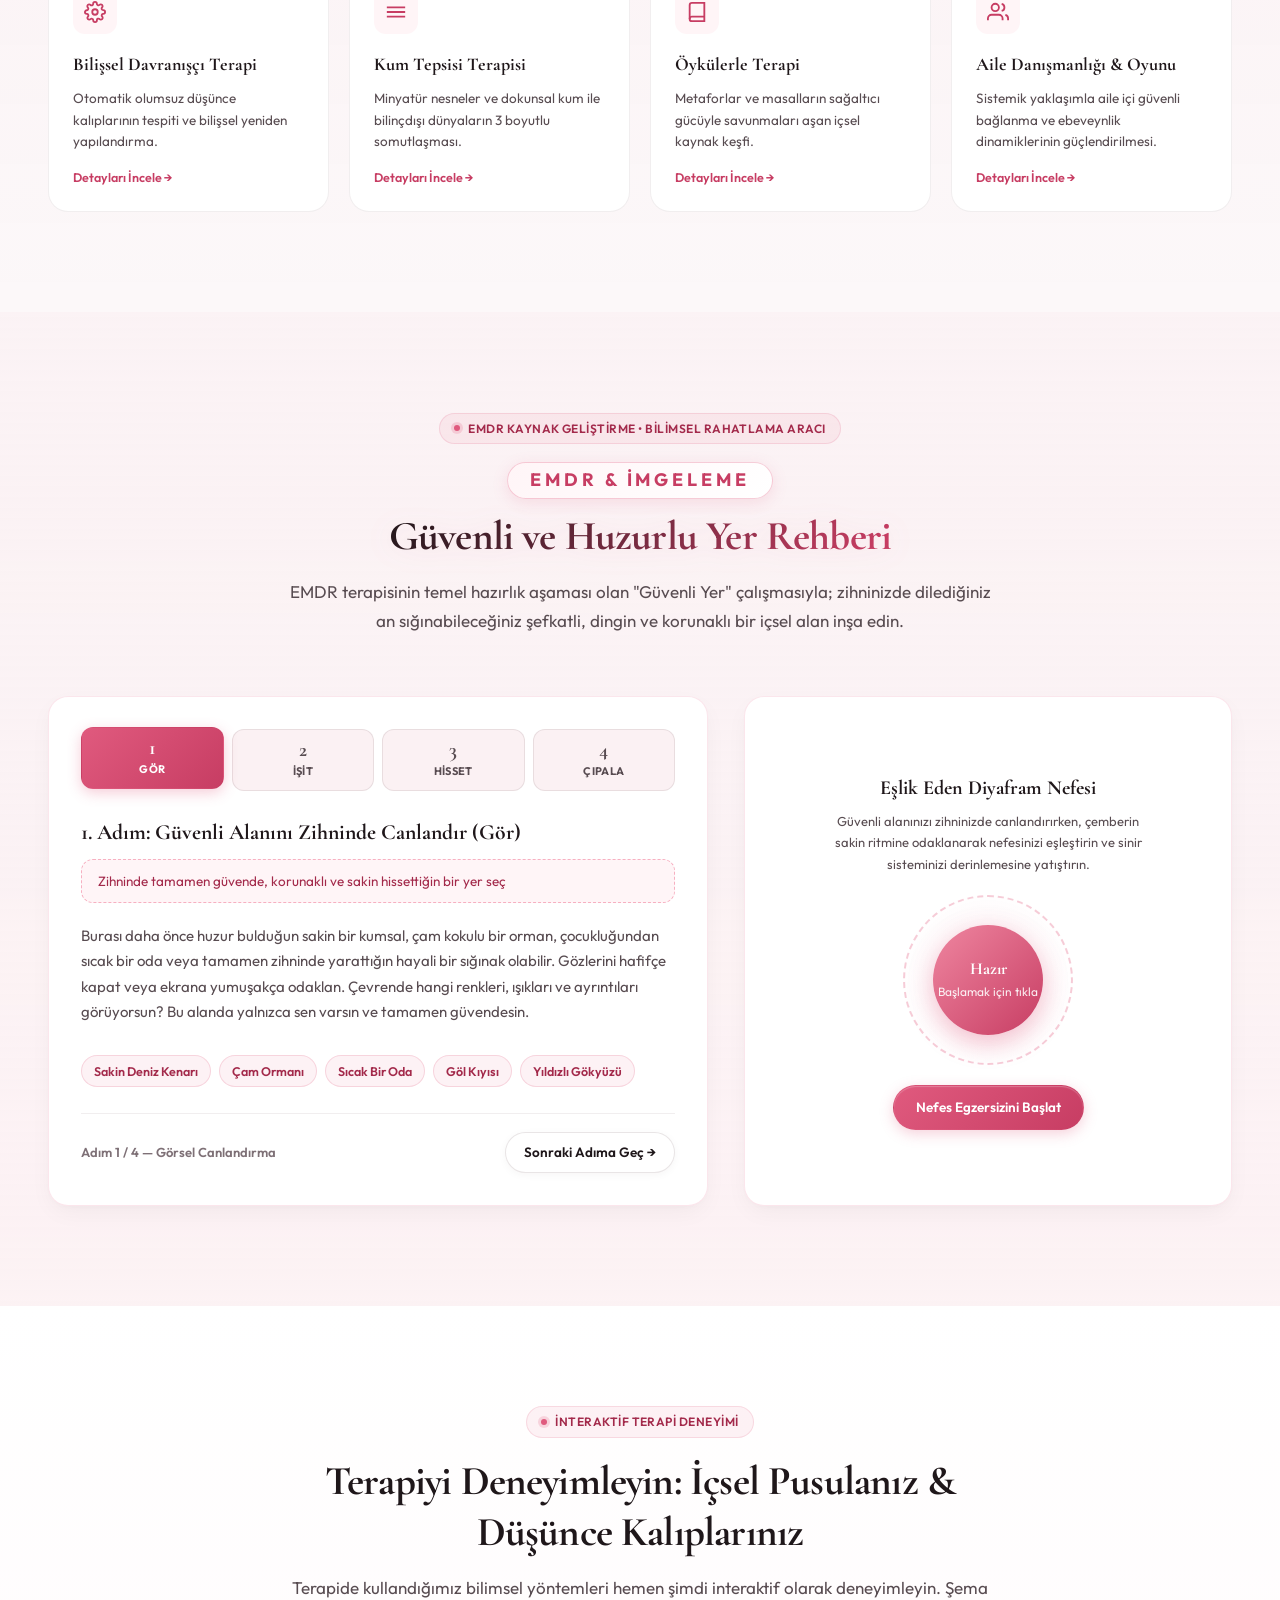
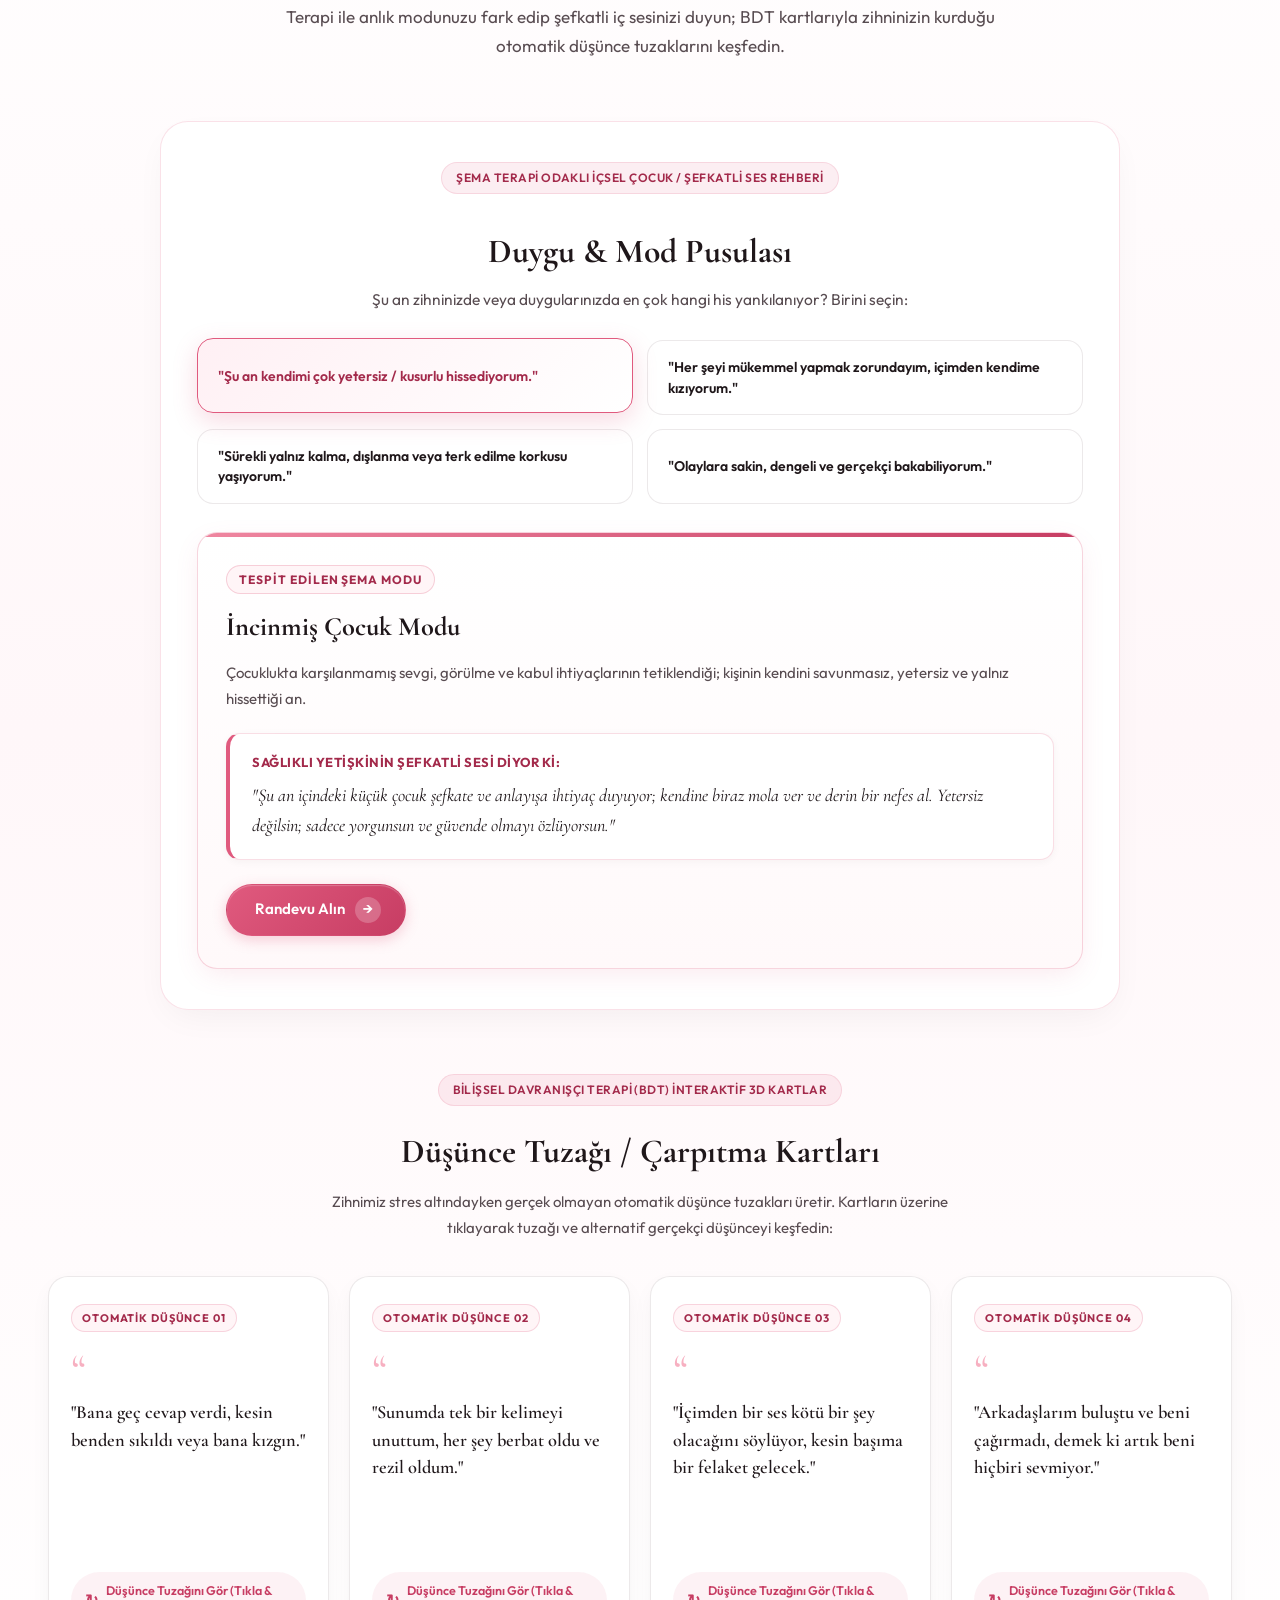
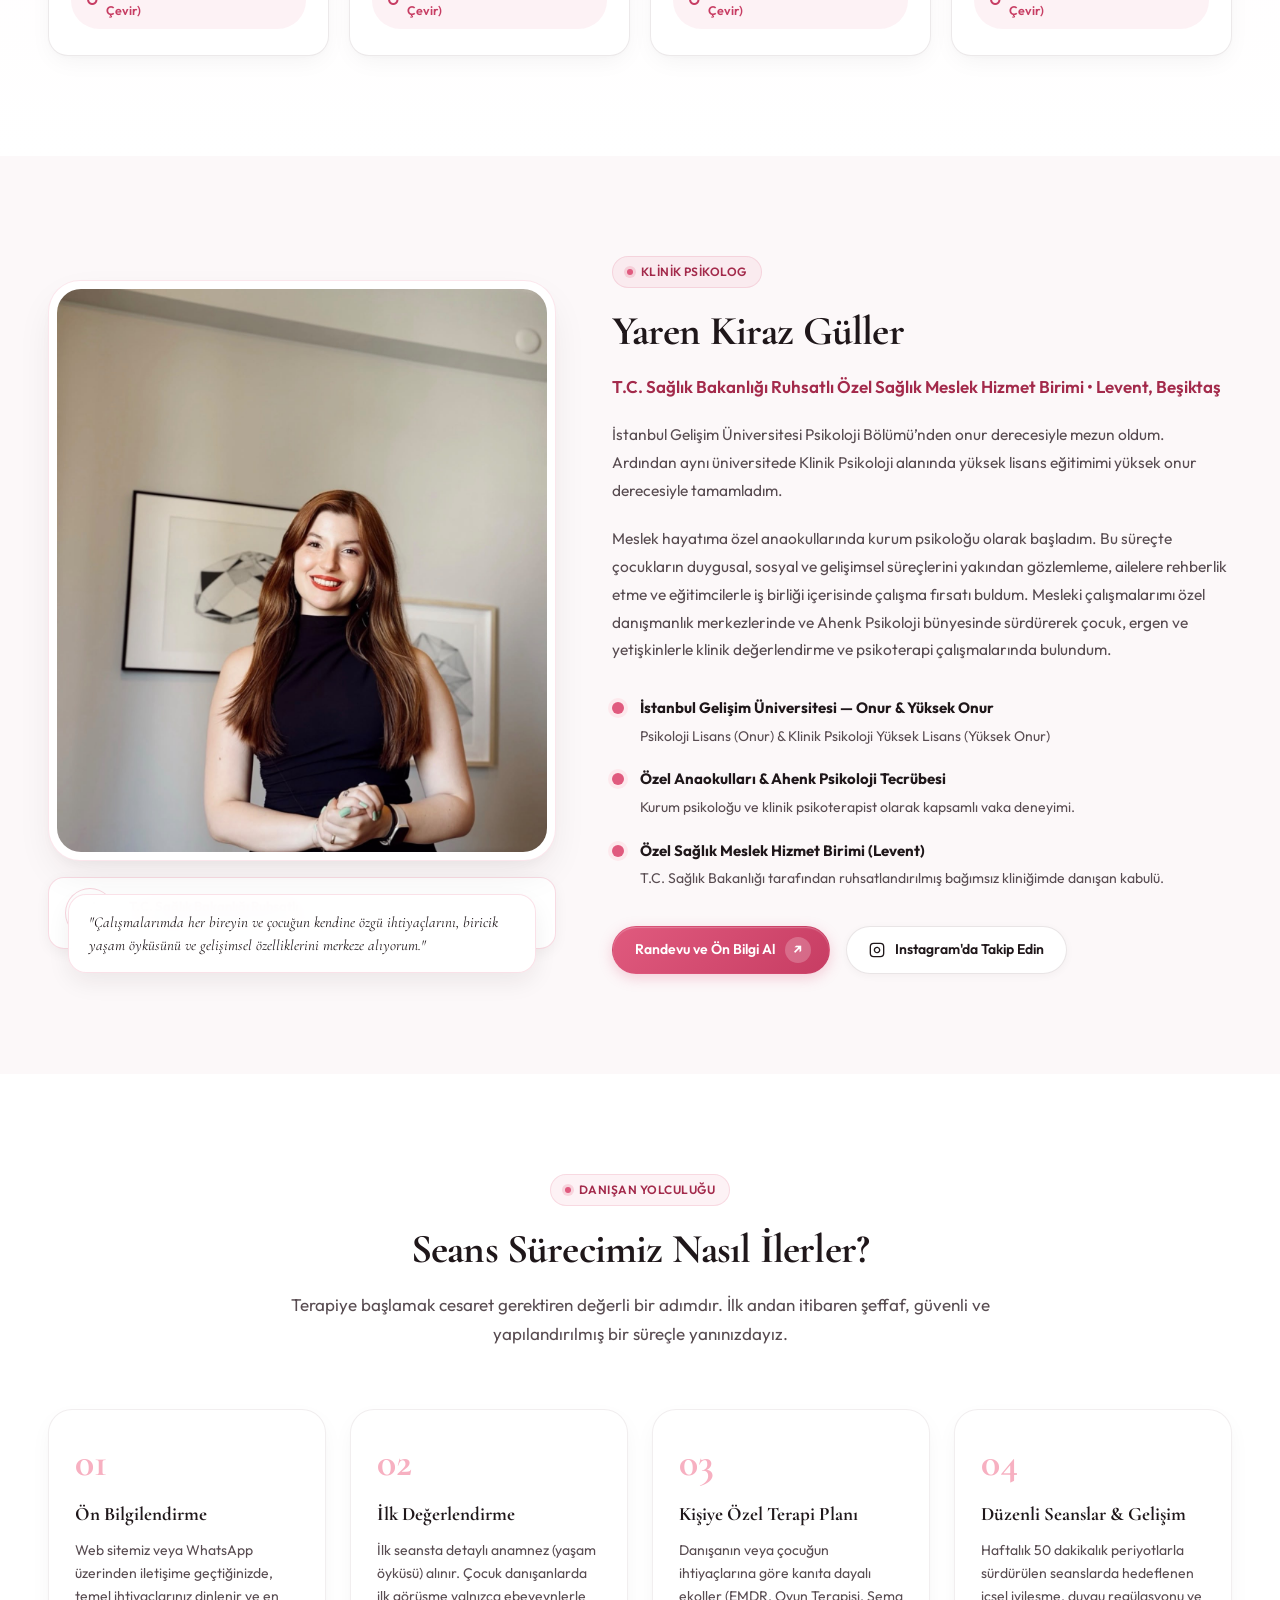
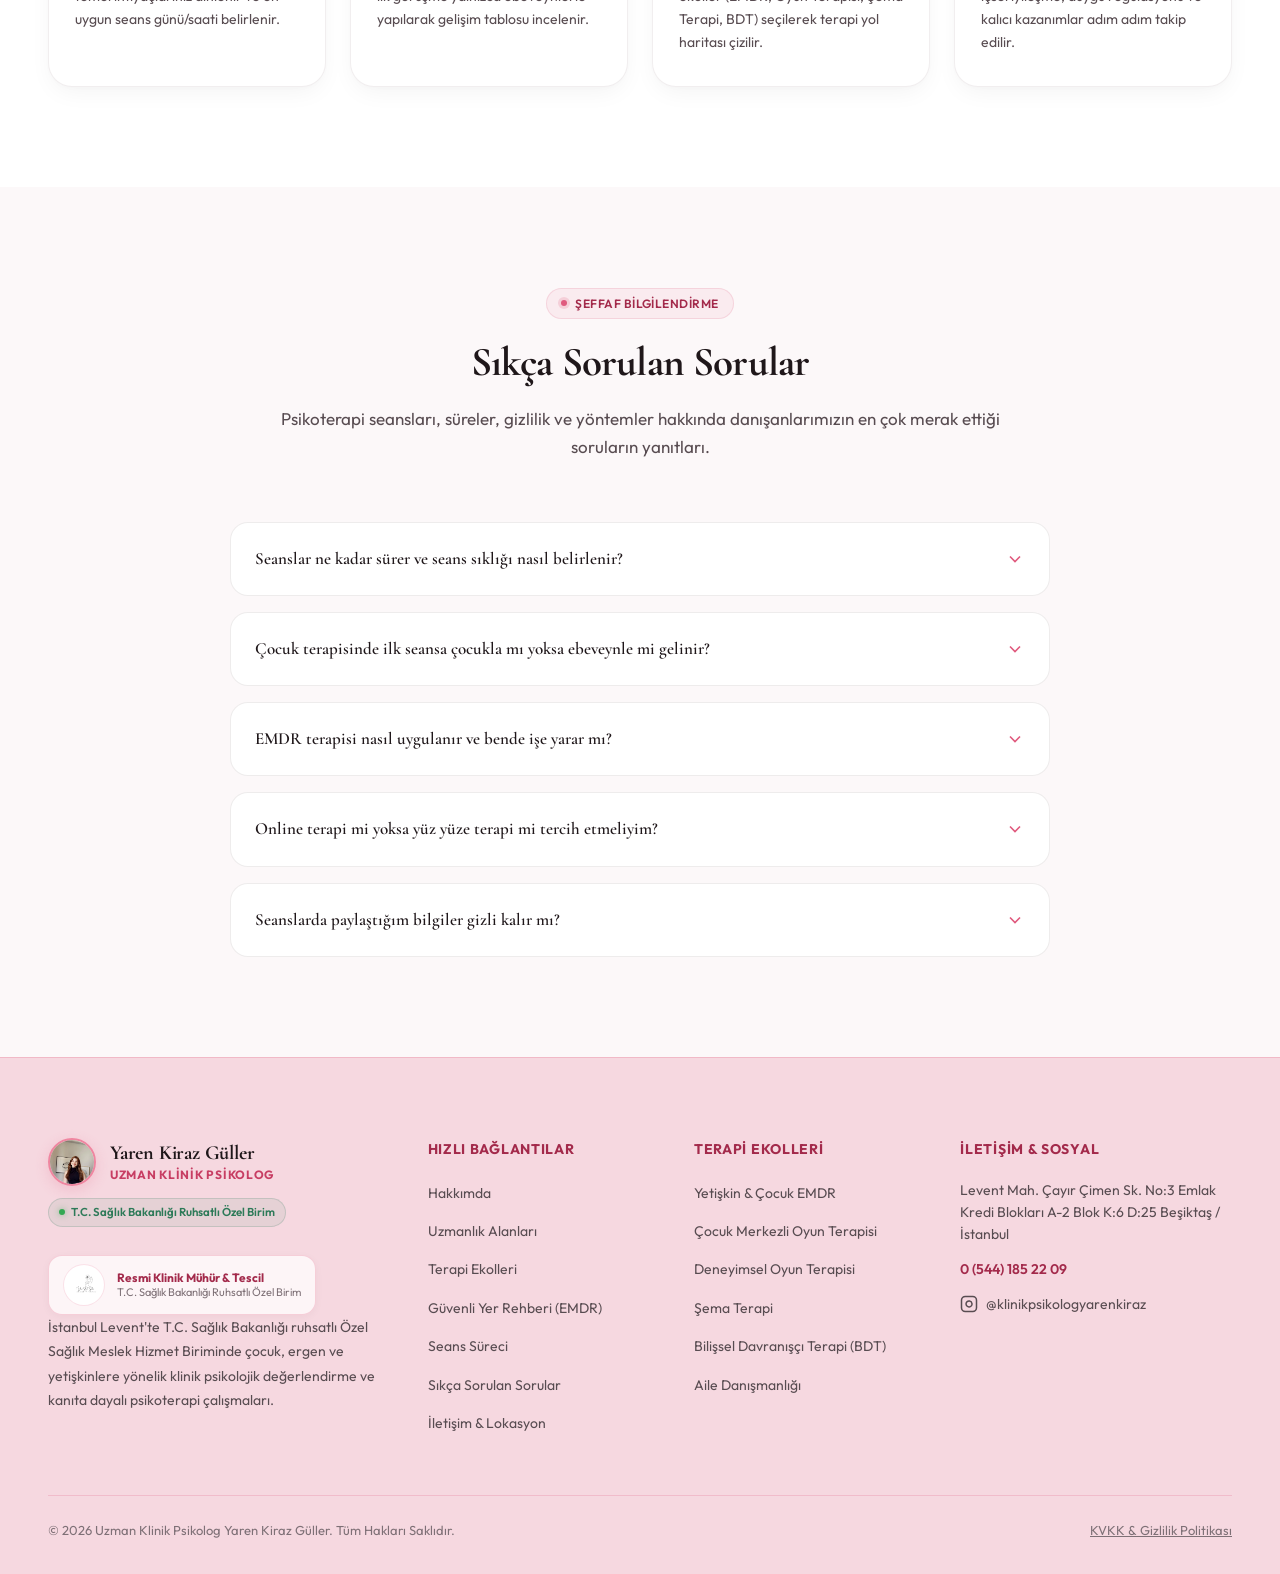
==== commit 19b2f736: "fix: header, drawer ve footer avatarlari Yaren Hanimin fotografina geri donduruldu; logo footer ve h" ====
--- a/index.html
+++ b/index.html
@@ -173,7 +173,7 @@
     <nav class="nav-island" aria-label="Ana Gezinti">
       <div class="brand-wrapper">
         <a href="#ana-sayfa" class="brand-link" title="Uzman Klinik Psikolog Yaren Kiraz Güller">
-          <img src="assets/images/logo.png" alt="Uzman Klinik Psikolog Yaren Kiraz Güller Logo" class="brand-logo-img">
+          <img src="assets/images/yaren-kiraz-portrait.jpg" alt="Uzman Klinik Psikolog Yaren Kiraz Güller" class="brand-avatar-img">
           <div class="brand-text">
             <span class="brand-name">Yaren Kiraz Güller</span>
             <span class="brand-title">Uzman Klinik Psikolog</span>
@@ -221,7 +221,7 @@
   <aside class="mobile-drawer" role="dialog" aria-modal="true" aria-label="Mobil Gezinti Menüsü">
     <div class="mobile-drawer-header">
       <div class="mobile-drawer-brand">
-        <img src="assets/images/logo.png" alt="Uzman Klinik Psikolog Yaren Kiraz Güller" class="mobile-drawer-avatar">
+        <img src="assets/images/yaren-kiraz-portrait.jpg" alt="Uzman Klinik Psikolog Yaren Kiraz Güller" class="mobile-drawer-avatar">
         <div class="mobile-drawer-brand-text">
           <span class="mobile-drawer-name">Yaren Kiraz Güller</span>
           <span class="mobile-drawer-badge">Uzman Klinik Psikolog</span>
@@ -1422,9 +1422,18 @@
             <div class="about-photo-bezel tilt-card">
               <div class="about-photo-inner">
                 <img src="assets/images/yaren-kiraz-portrait.jpg" 
-                     alt="Klinik Psikolog Yaren Kiraz Güller" 
+                     alt="Uzman Klinik Psikolog Yaren Kiraz Güller" 
                      class="about-photo-img"
                      loading="lazy">
+              </div>
+            </div>
+
+            <!-- Resmi Klinik Mührü & Tescil Rozeti -->
+            <div class="about-clinic-seal-badge">
+              <img src="assets/images/logo.png" alt="Uzman Klinik Psikolog Yaren Kiraz Güller Resmi Mührü" class="about-seal-img" width="50" height="50" loading="lazy">
+              <div class="about-seal-info">
+                <span class="about-seal-title">T.C. Sağlık Bakanlığı Ruhsatlı</span>
+                <span class="about-seal-sub">Özel Sağlık Meslek Hizmet Birimi Resmi Mührü</span>
               </div>
             </div>
 
@@ -1755,7 +1764,7 @@
         
         <div class="footer-brand-col">
           <a href="#ana-sayfa" class="footer-brand-link" title="Uzman Klinik Psikolog Yaren Kiraz Güller">
-            <img src="assets/images/logo.png" alt="Uzman Klinik Psikolog Yaren Kiraz Güller" class="footer-brand-avatar footer-brand-logo">
+            <img src="assets/images/yaren-kiraz-portrait.jpg" alt="Uzman Klinik Psikolog Yaren Kiraz Güller" class="footer-brand-avatar">
             <div class="footer-brand-text">
               <span class="footer-brand-name">Yaren Kiraz Güller</span>
               <span class="footer-brand-title">Uzman Klinik Psikolog</span>
@@ -1764,6 +1773,13 @@
           <div class="footer-accreditation-pill">
             <span class="accreditation-dot"></span>
             <span>T.C. Sağlık Bakanlığı Ruhsatlı Özel Birim</span>
+          </div>
+          <div class="footer-official-seal">
+            <img src="assets/images/logo.png" alt="Uzman Klinik Psikolog Yaren Kiraz Güller Resmi Mührü" class="footer-seal-img" width="42" height="42" loading="lazy">
+            <div class="footer-seal-text">
+              <span class="footer-seal-title">Resmi Klinik Mühür &amp; Tescil</span>
+              <span class="footer-seal-sub">T.C. Sağlık Bakanlığı Ruhsatlı Özel Birim</span>
+            </div>
           </div>
           <p class="footer-brand-desc">
             İstanbul Levent'te T.C. Sağlık Bakanlığı ruhsatlı Özel Sağlık Meslek Hizmet Biriminde çocuk, ergen ve yetişkinlere yönelik klinik psikolojik değerlendirme ve kanıta dayalı psikoterapi çalışmaları.
--- a/assets/css/styles.css
+++ b/assets/css/styles.css
@@ -245,25 +245,21 @@
   display: none;
 }
 
-/* Brand Avatar & Logo Görseli (Header, Drawer, Footer) */
-.brand-avatar-img,
-.brand-logo-img {
+/* Brand Avatar Görseli (Header) */
+.brand-avatar-img {
   width: 42px;
   height: 42px;
   border-radius: 50%;
-  object-fit: contain;
-  background: #FFFFFF;
-  border: 1.5px solid var(--rose-400);
-  padding: 1px;
+  object-fit: cover;
+  object-position: center 15%;
+  border: 2px solid var(--rose-400);
   box-shadow: 0 4px 12px rgba(224, 90, 126, 0.25);
   flex-shrink: 0;
-  transition: transform var(--duration-fast) var(--ease-spring), box-shadow var(--duration-fast) ease;
-}
-
-.brand-link:hover .brand-avatar-img,
-.brand-link:hover .brand-logo-img {
+  transition: transform var(--duration-fast) var(--ease-spring);
+}
+
+.brand-link:hover .brand-avatar-img {
   transform: scale(1.06);
-  box-shadow: 0 6px 18px rgba(224, 90, 126, 0.35);
 }
 
 /* Container - Merkezli ve Dengeli Grid Koruması */
@@ -2037,23 +2033,106 @@
   opacity: 0.92;
 }
 
-.footer-brand-avatar,
-.footer-brand-logo {
-  width: 56px;
-  height: 56px;
+.footer-brand-avatar {
+  width: 48px;
+  height: 48px;
   border-radius: 50%;
-  object-fit: contain;
-  background: #FFFFFF;
+  object-fit: cover;
+  object-position: center 15%;
   border: 2px solid var(--rose-400);
-  padding: 2px;
   box-shadow: 0 4px 14px rgba(224, 90, 126, 0.2);
   flex-shrink: 0;
   transition: transform var(--duration-fast) var(--ease-spring);
 }
 
-.footer-brand-link:hover .footer-brand-avatar,
-.footer-brand-link:hover .footer-brand-logo {
+.footer-brand-link:hover .footer-brand-avatar {
   transform: scale(1.06);
+}
+
+/* Footer Resmi Klinik Mührü & Logosu */
+.footer-official-seal {
+  display: inline-flex;
+  align-items: center;
+  gap: 12px;
+  background: rgba(255, 255, 255, 0.75);
+  border: 1px solid rgba(224, 90, 126, 0.25);
+  padding: 8px 14px;
+  border-radius: 14px;
+  margin-top: 14px;
+  box-shadow: 0 2px 8px rgba(40, 20, 25, 0.04);
+}
+
+.footer-seal-img {
+  width: 42px;
+  height: 42px;
+  border-radius: 50%;
+  object-fit: contain;
+  flex-shrink: 0;
+  background: #FFFFFF;
+  padding: 2px;
+  border: 1px solid rgba(224, 90, 126, 0.18);
+}
+
+.footer-seal-text {
+  display: flex;
+  flex-direction: column;
+}
+
+.footer-seal-title {
+  font-size: 0.75rem;
+  font-weight: 700;
+  color: var(--rose-700);
+  line-height: 1.25;
+}
+
+.footer-seal-sub {
+  font-size: 0.6875rem;
+  color: var(--text-muted);
+  line-height: 1.3;
+}
+
+/* Hakkımda Resmi Klinik Mührü Rozeti */
+.about-clinic-seal-badge {
+  display: flex;
+  align-items: center;
+  gap: 14px;
+  background: #FFFFFF;
+  border: 1px solid rgba(224, 90, 126, 0.22);
+  padding: 10px 16px;
+  border-radius: 16px;
+  margin-top: 16px;
+  box-shadow: 0 4px 14px rgba(40, 20, 25, 0.05);
+  box-sizing: border-box;
+  max-width: 100%;
+}
+
+.about-seal-img {
+  width: 50px;
+  height: 50px;
+  border-radius: 50%;
+  object-fit: contain;
+  flex-shrink: 0;
+  background: #FFFFFF;
+  border: 1.5px solid rgba(224, 90, 126, 0.25);
+  padding: 2px;
+}
+
+.about-seal-info {
+  display: flex;
+  flex-direction: column;
+}
+
+.about-seal-title {
+  font-size: 0.8125rem;
+  font-weight: 700;
+  color: var(--rose-700);
+  line-height: 1.25;
+}
+
+.about-seal-sub {
+  font-size: 0.71875rem;
+  color: var(--text-muted);
+  line-height: 1.35;
 }
 
 .footer-brand-text {
@@ -2600,13 +2679,12 @@
   }
 
   .mobile-drawer-avatar {
-    width: 48px;
-    height: 48px;
+    width: 44px;
+    height: 44px;
     border-radius: 50%;
-    object-fit: contain;
-    background: #FFFFFF;
+    object-fit: cover;
+    object-position: center 15%;
     border: 2px solid var(--rose-400);
-    padding: 2px;
     box-shadow: 0 4px 12px rgba(224, 90, 126, 0.2);
     flex-shrink: 0;
   }
@@ -2834,8 +2912,7 @@
     font-size: 0.65625rem;
     white-space: nowrap;
   }
-  .brand-avatar-img,
-  .brand-logo-img {
+  .brand-avatar-img {
     width: 36px;
     height: 36px;
   }
@@ -2875,8 +2952,7 @@
   .brand-title {
     font-size: 0.625rem;
   }
-  .brand-avatar-img,
-  .brand-logo-img {
+  .brand-avatar-img {
     width: 32px;
     height: 32px;
   }
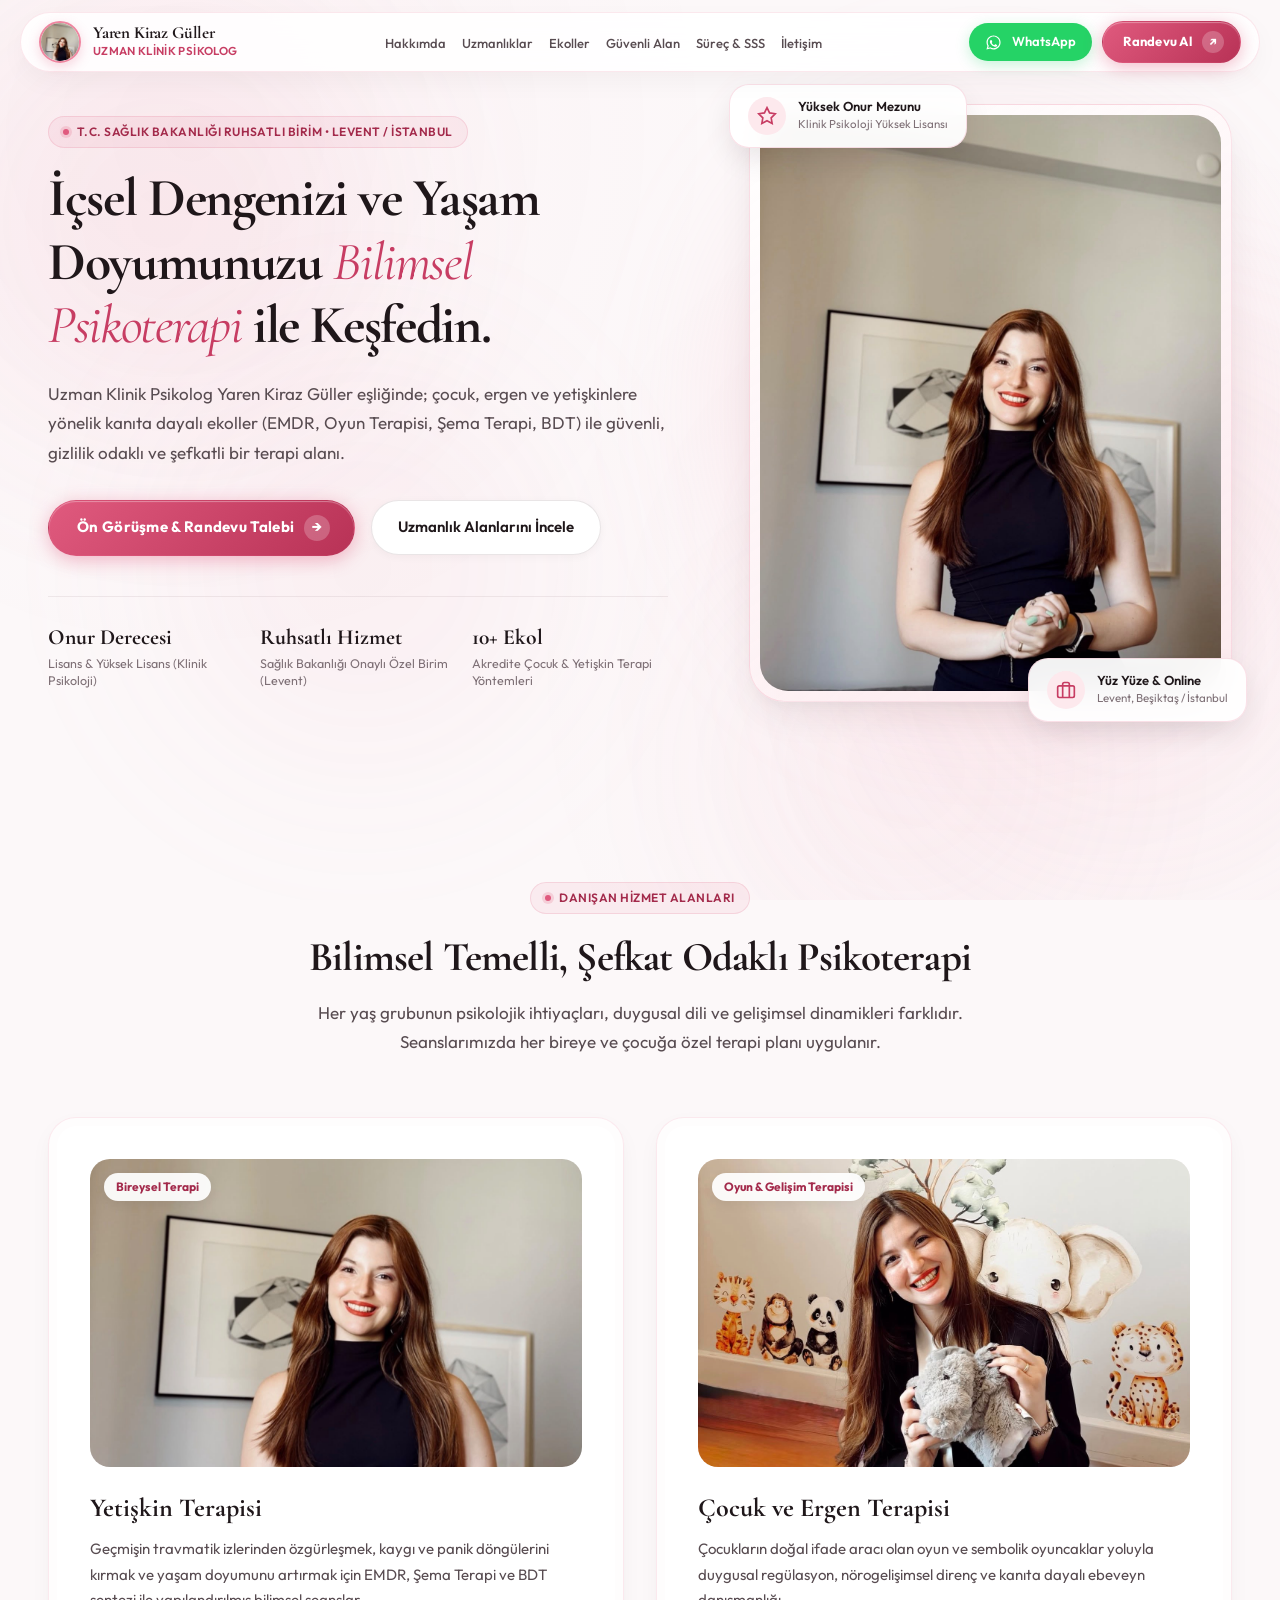
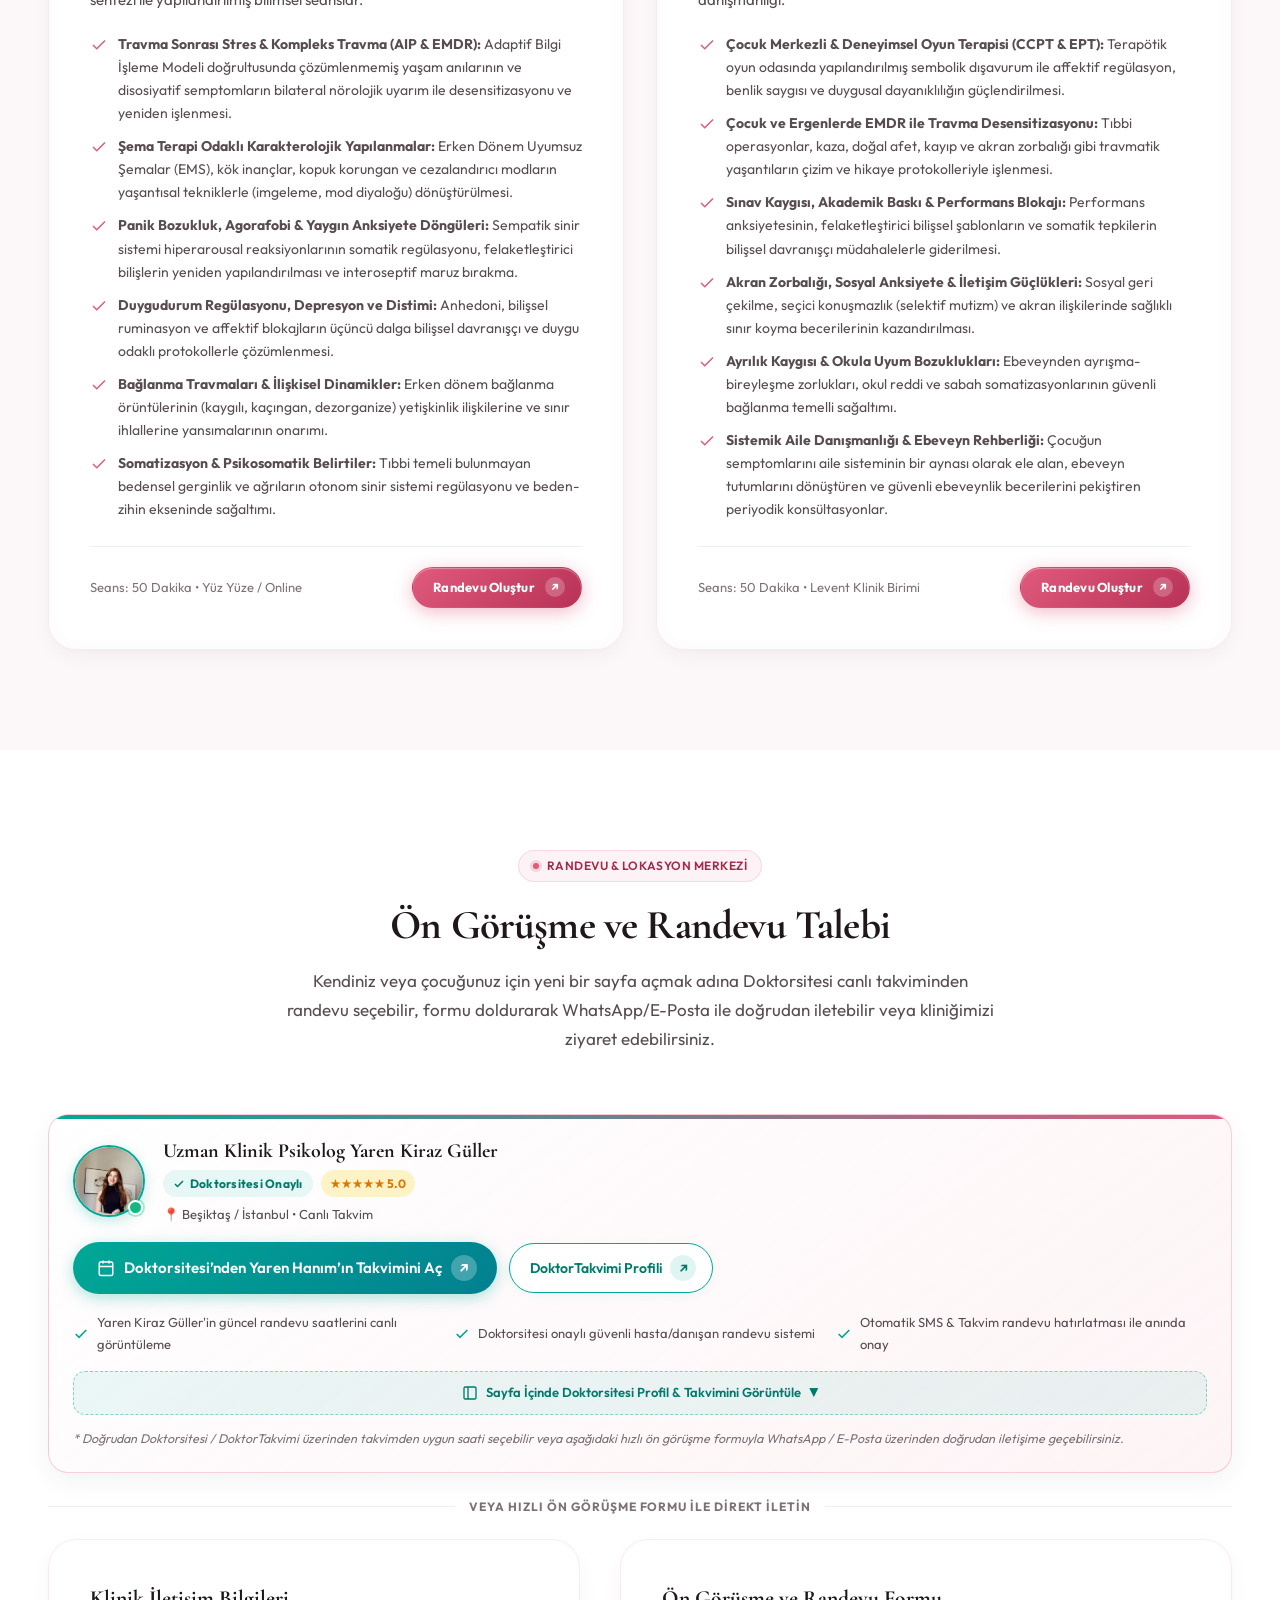
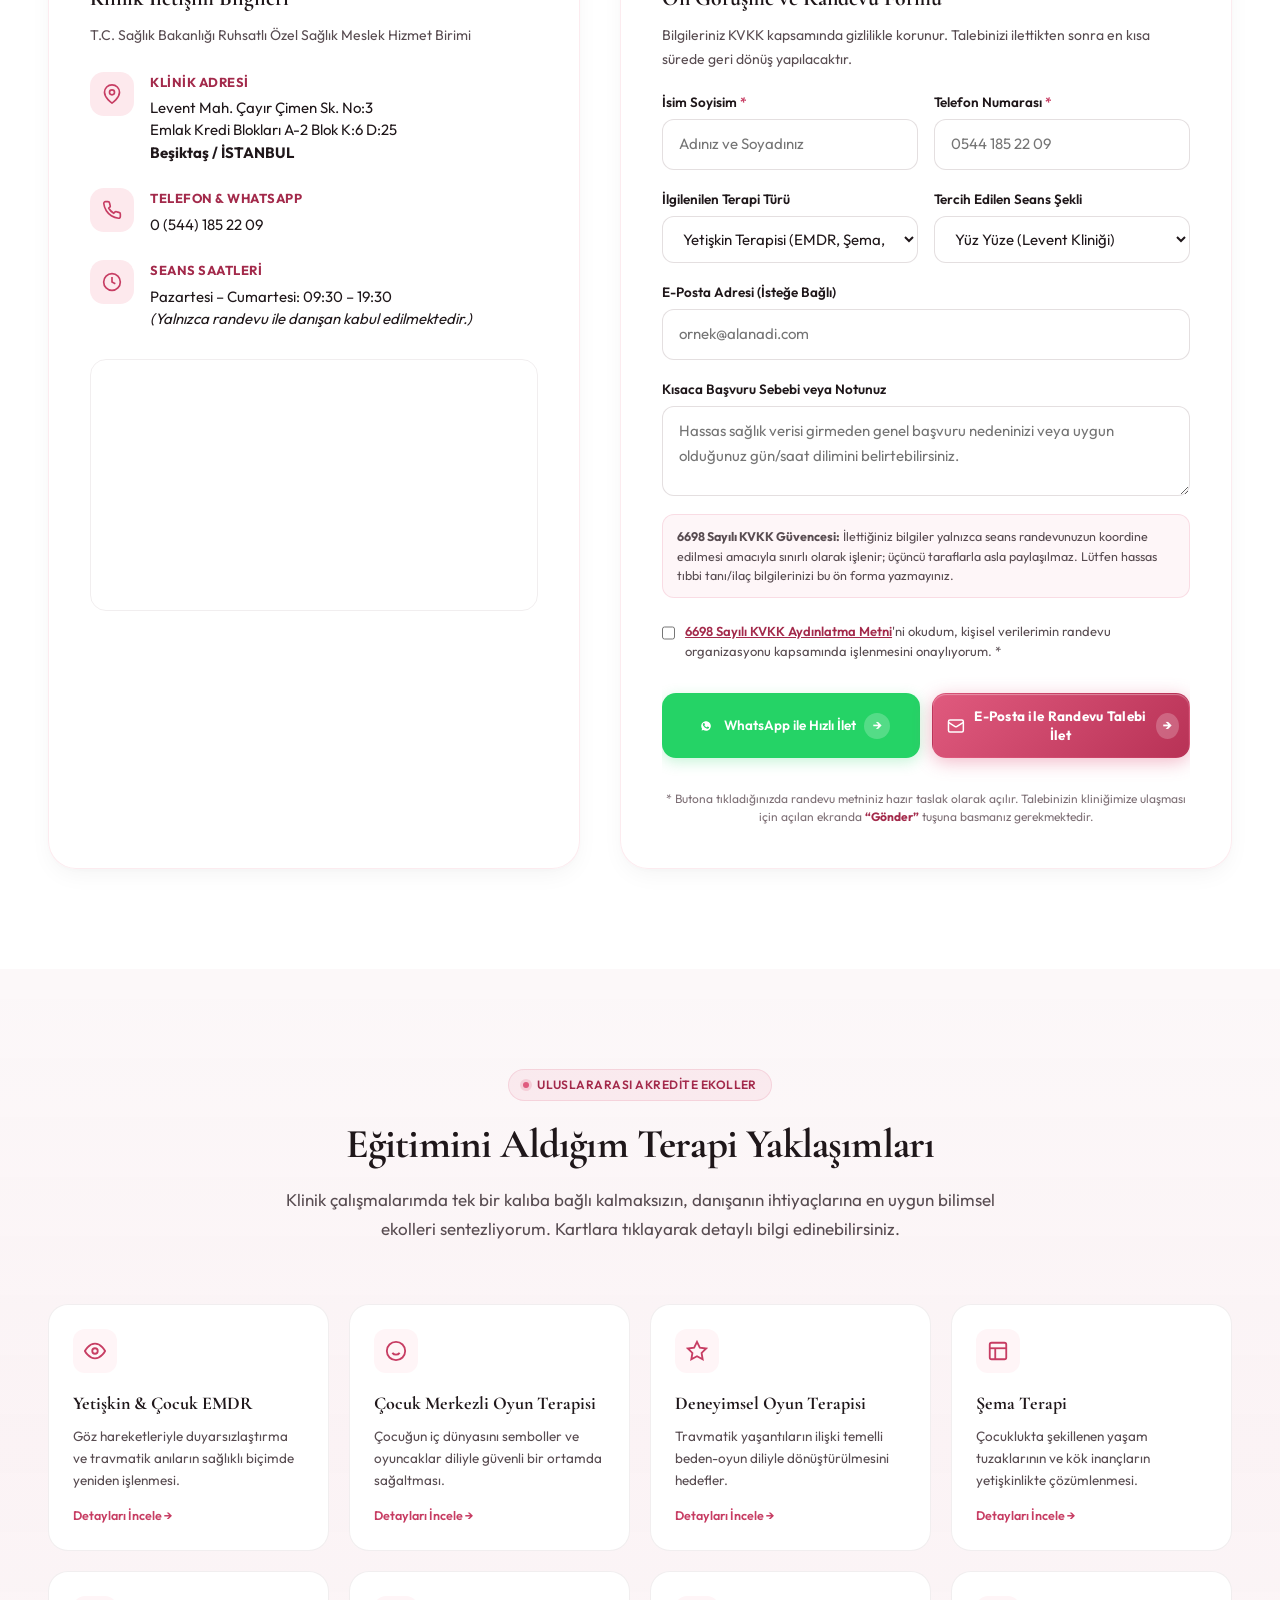
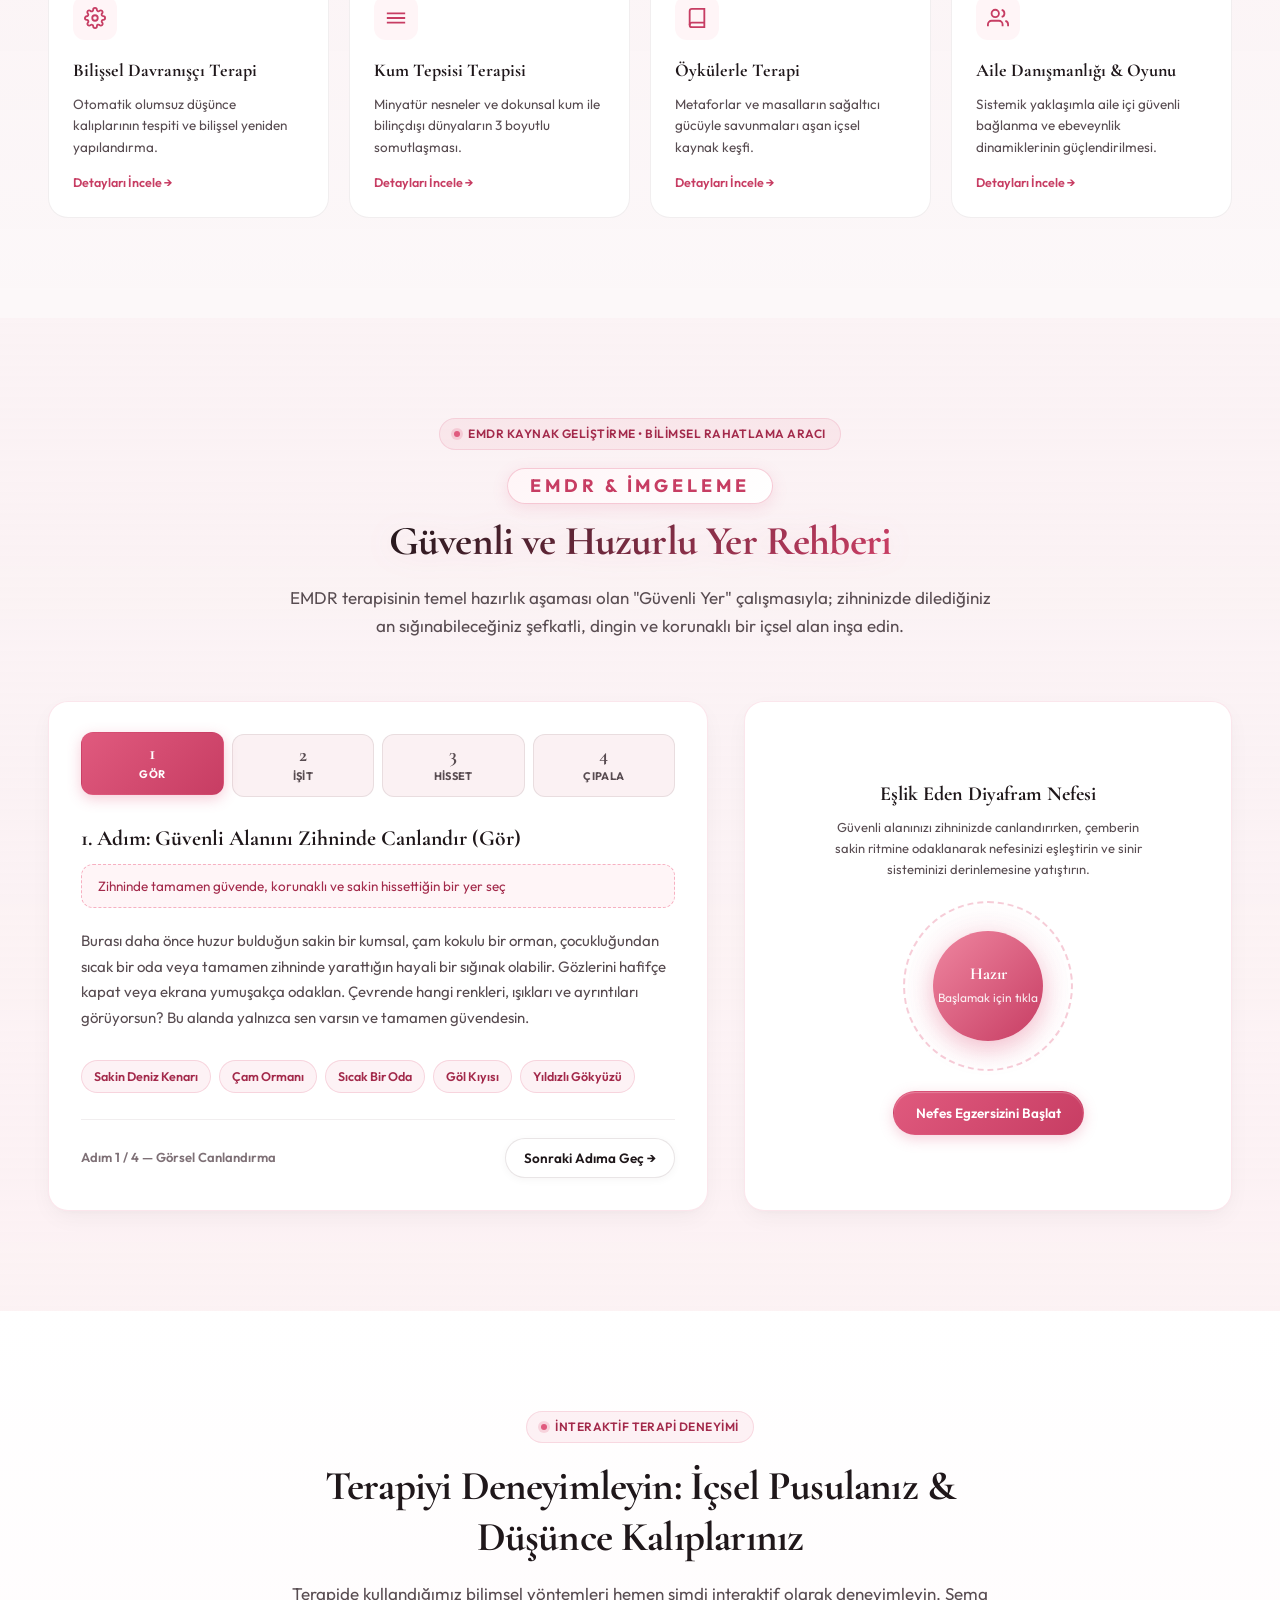
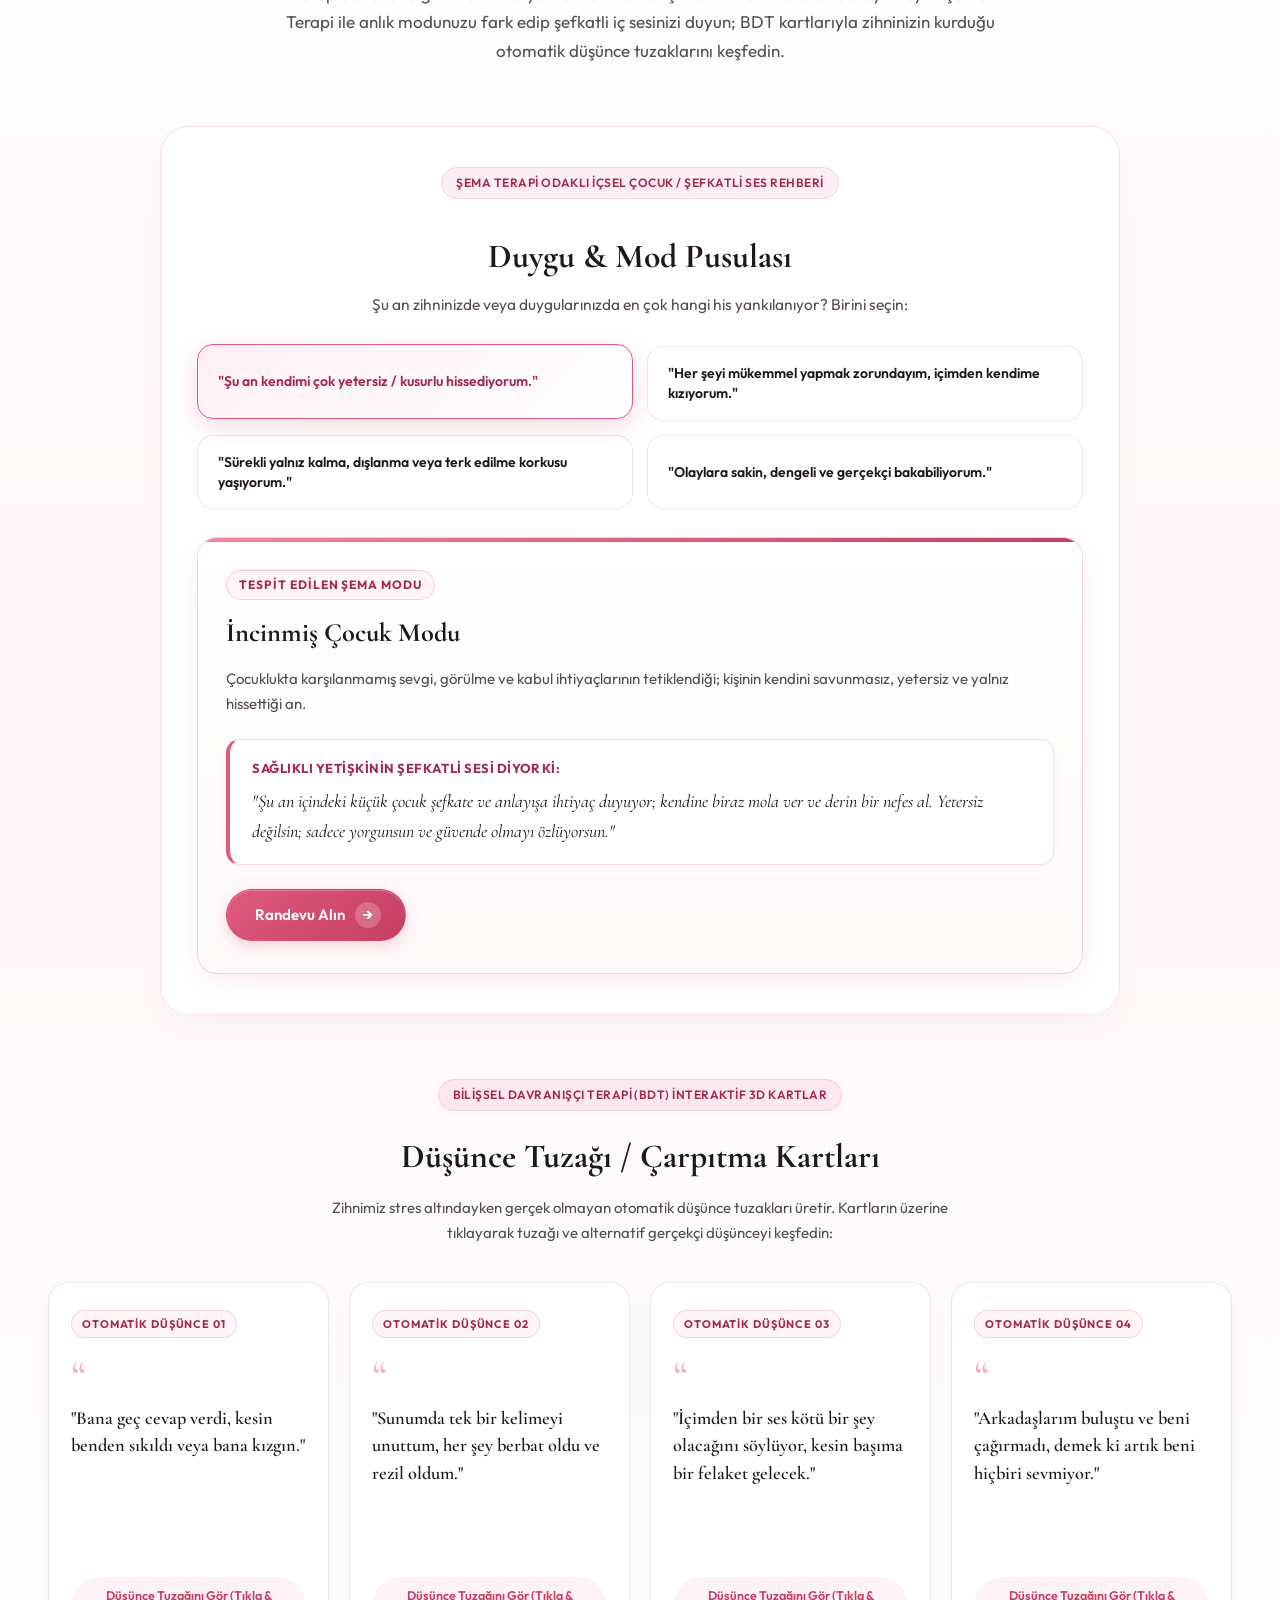
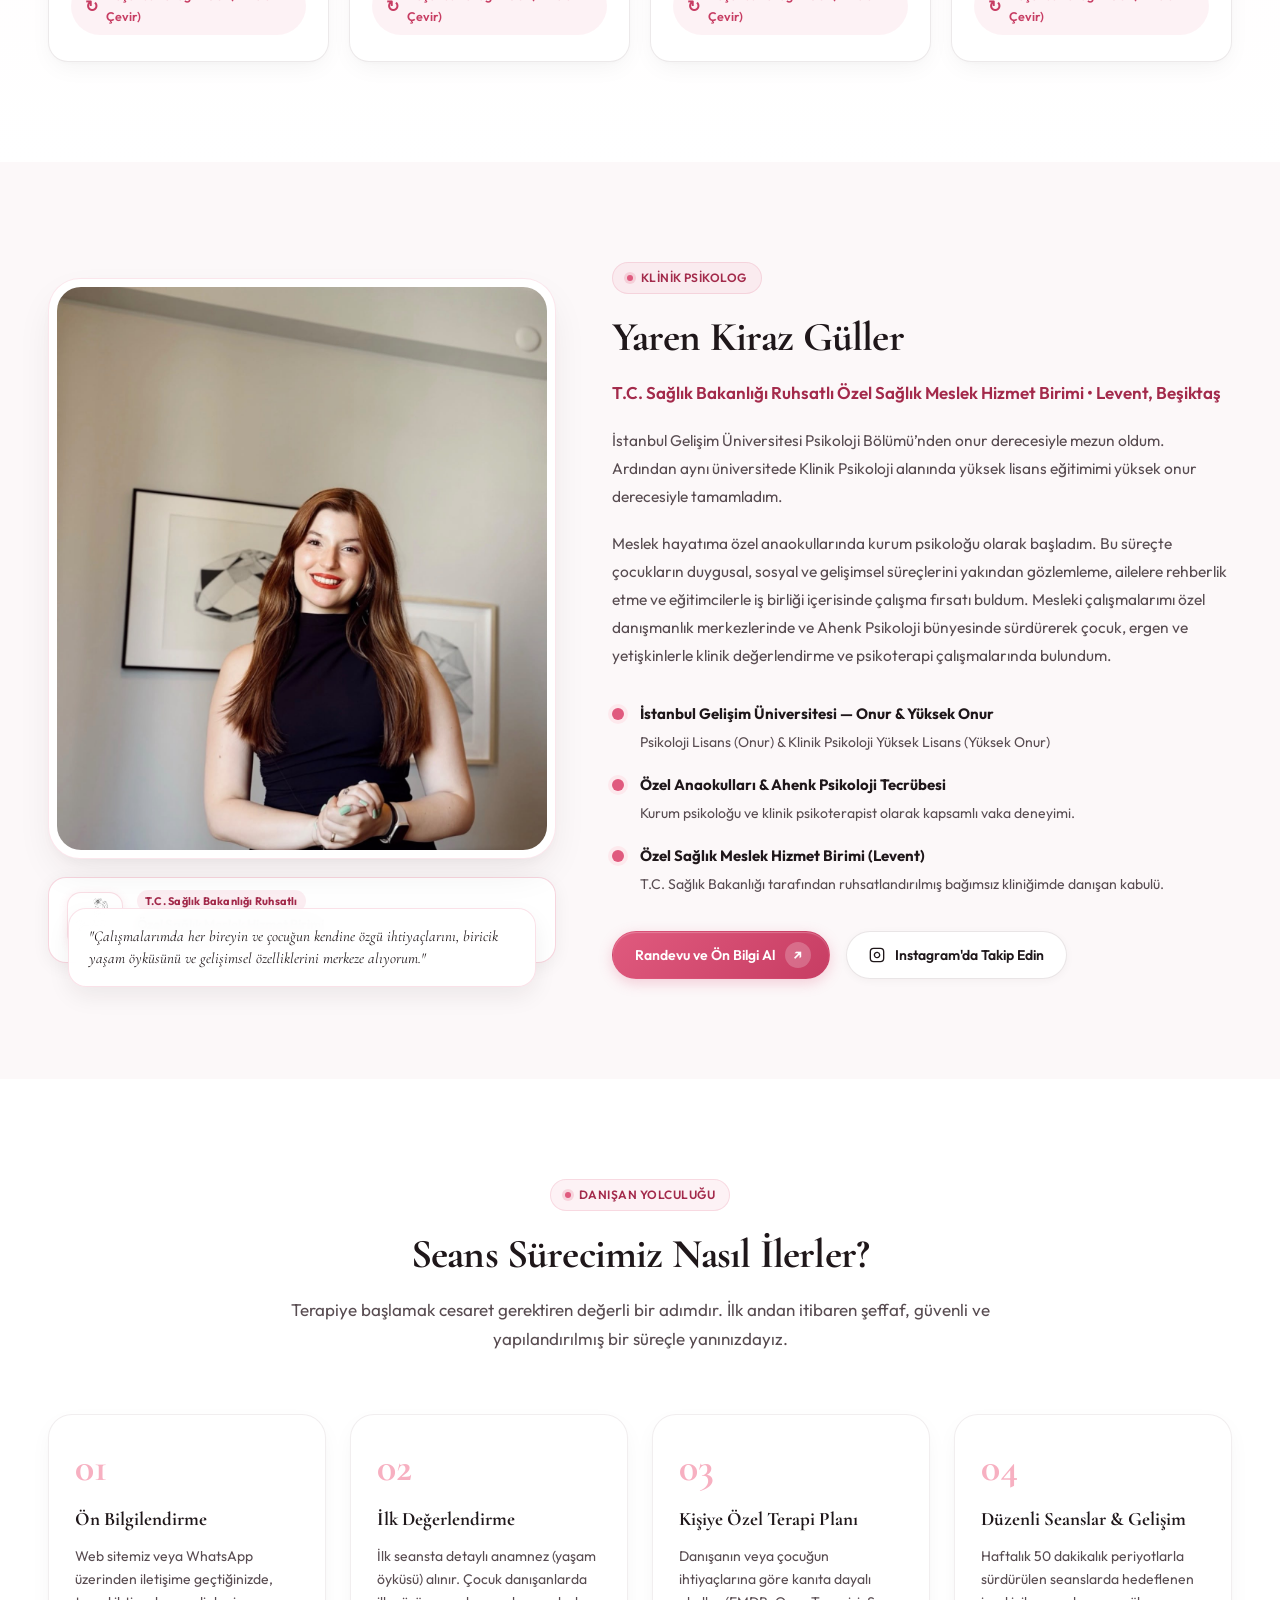
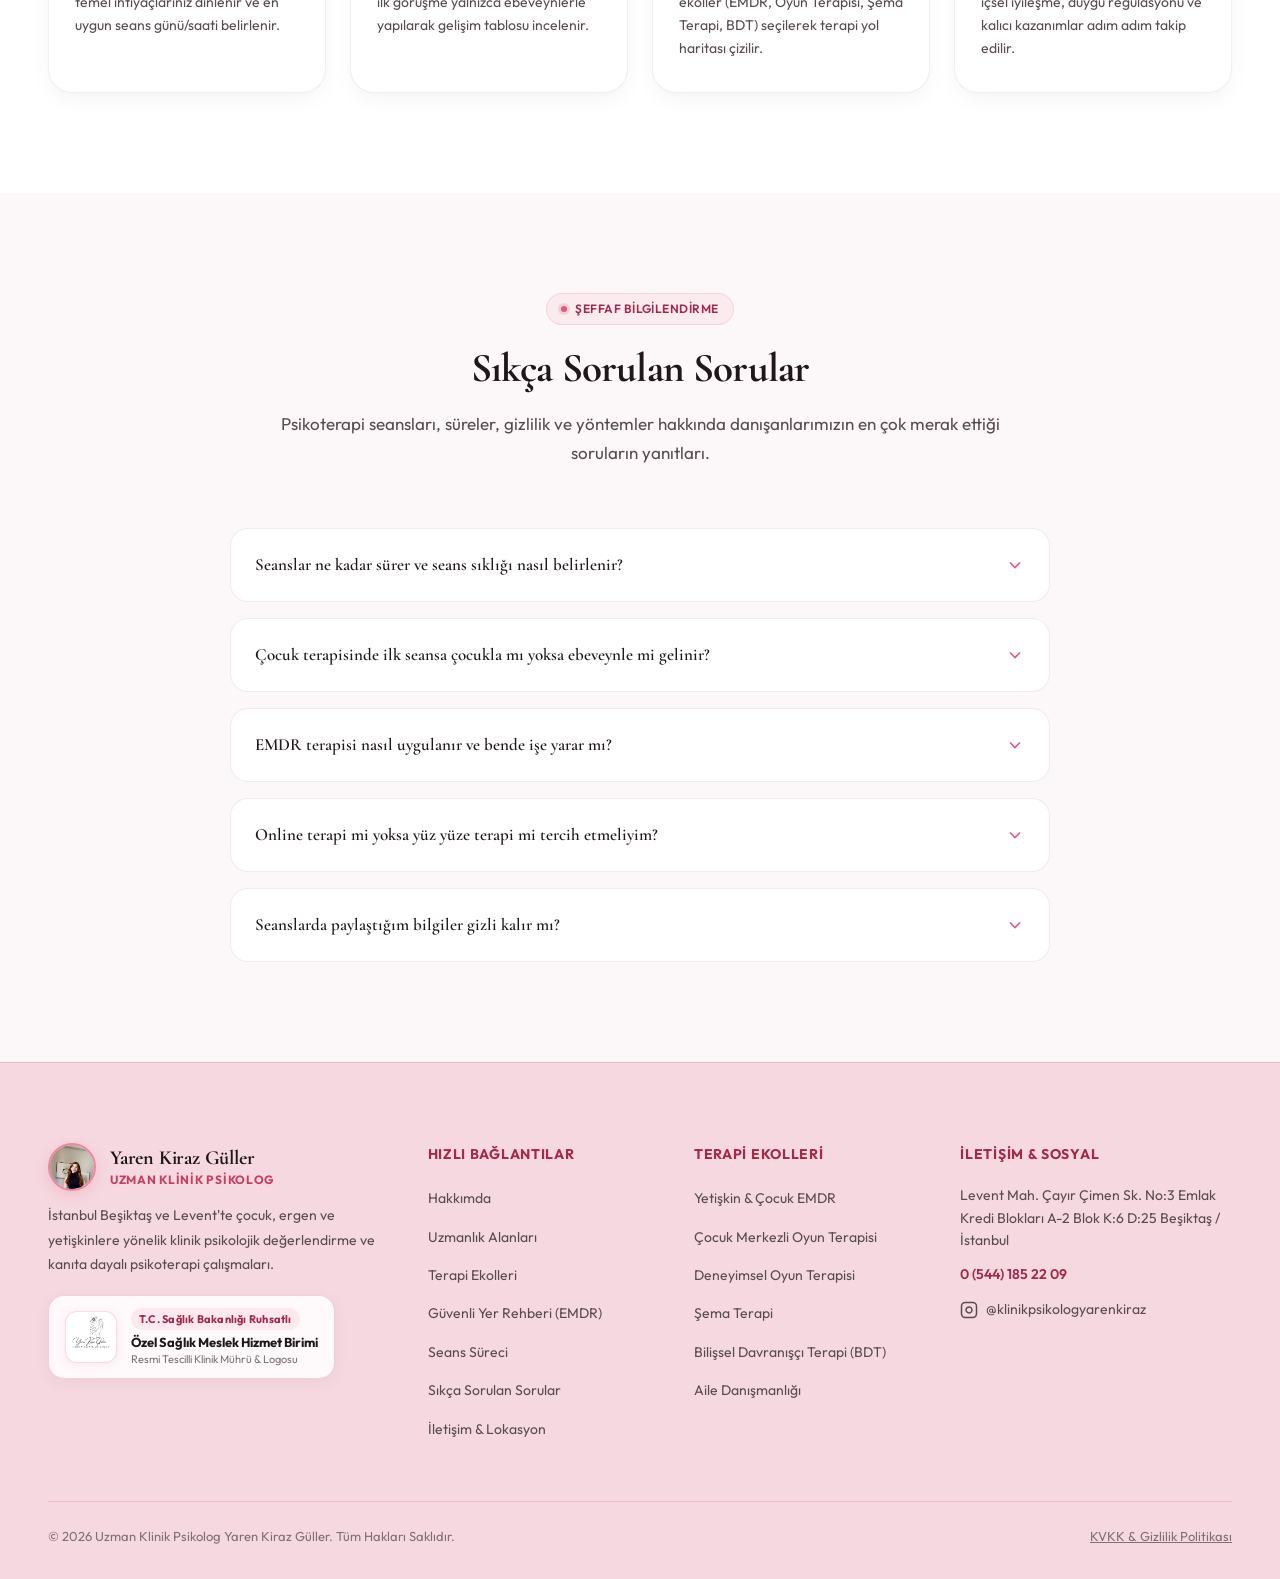
==== commit ffb0b5ca: "fix: mobilde ust uste binen rozetler ayrildi, footer klinik muhur karti genisletilip aciklandi ve lo" ====
--- a/index.html
+++ b/index.html
@@ -613,17 +613,16 @@
             </div>
             
             <div class="doktorsitesi-expert-info">
+              <h3 class="doktorsitesi-expert-name">Uzman Klinik Psikolog Yaren Kiraz Güller</h3>
               <div class="doktorsitesi-platform-tag">
                 <span class="doktorsitesi-badge-official">
                   <svg width="12" height="12" viewBox="0 0 24 24" fill="none" stroke="currentColor" stroke-width="3"><polyline points="20 6 9 17 4 12"></polyline></svg>
-                  Doktorsitesi Doğrulanmış Uzman Profili
+                  Doktorsitesi Onaylı
                 </span>
                 <span class="doktorsitesi-rating-stars">★★★★★ 5.0</span>
               </div>
-              <h3 class="doktorsitesi-expert-name">Uzman Klinik Psikolog Yaren Kiraz Güller</h3>
               <p class="doktorsitesi-expert-meta">
-                <span>📍 Beşiktaş, İstanbul Kliniği &amp; Online Terapi</span>
-                <span>⏱️ Müsait Gün ve Saatler Takvimde Güncel</span>
+                <span>📍 Beşiktaş / İstanbul • Canlı Takvim</span>
               </p>
             </div>
           </div>
@@ -1430,10 +1429,13 @@
 
             <!-- Resmi Klinik Mührü & Tescil Rozeti -->
             <div class="about-clinic-seal-badge">
-              <img src="assets/images/logo.png" alt="Uzman Klinik Psikolog Yaren Kiraz Güller Resmi Mührü" class="about-seal-img" width="50" height="50" loading="lazy">
+              <div class="about-seal-logo-wrap">
+                <img src="assets/images/logo.png" alt="Uzman Klinik Psikolog Yaren Kiraz Güller Resmi Mührü" class="about-seal-img" width="52" height="52" loading="lazy">
+              </div>
               <div class="about-seal-info">
-                <span class="about-seal-title">T.C. Sağlık Bakanlığı Ruhsatlı</span>
-                <span class="about-seal-sub">Özel Sağlık Meslek Hizmet Birimi Resmi Mührü</span>
+                <span class="about-seal-badge-tag">T.C. Sağlık Bakanlığı Ruhsatlı</span>
+                <span class="about-seal-title">Özel Sağlık Meslek Hizmet Birimi</span>
+                <span class="about-seal-sub">Resmi Tescilli Klinik Mührü &amp; Logosu</span>
               </div>
             </div>
 
@@ -1770,20 +1772,27 @@
               <span class="footer-brand-title">Uzman Klinik Psikolog</span>
             </div>
           </a>
-          <div class="footer-accreditation-pill">
-            <span class="accreditation-dot"></span>
-            <span>T.C. Sağlık Bakanlığı Ruhsatlı Özel Birim</span>
-          </div>
-          <div class="footer-official-seal">
-            <img src="assets/images/logo.png" alt="Uzman Klinik Psikolog Yaren Kiraz Güller Resmi Mührü" class="footer-seal-img" width="42" height="42" loading="lazy">
+
+          <p class="footer-brand-desc">
+            İstanbul Beşiktaş ve Levent'te çocuk, ergen ve yetişkinlere yönelik klinik psikolojik değerlendirme ve kanıta dayalı psikoterapi çalışmaları.
+          </p>
+
+          <!-- Resmi Kurumsal Klinik Mührü & Tescil Kartı -->
+          <div class="footer-seal-card">
+            <div class="footer-seal-logo-wrap">
+              <img src="assets/images/logo.png" 
+                   alt="Uzman Klinik Psikolog Yaren Kiraz Güller Resmi Klinik Mührü" 
+                   class="footer-seal-logo-img" 
+                   width="52" 
+                   height="52" 
+                   loading="lazy">
+            </div>
             <div class="footer-seal-text">
-              <span class="footer-seal-title">Resmi Klinik Mühür &amp; Tescil</span>
-              <span class="footer-seal-sub">T.C. Sağlık Bakanlığı Ruhsatlı Özel Birim</span>
-            </div>
-          </div>
-          <p class="footer-brand-desc">
-            İstanbul Levent'te T.C. Sağlık Bakanlığı ruhsatlı Özel Sağlık Meslek Hizmet Biriminde çocuk, ergen ve yetişkinlere yönelik klinik psikolojik değerlendirme ve kanıta dayalı psikoterapi çalışmaları.
-          </p>
+              <span class="footer-seal-badge-tag">T.C. Sağlık Bakanlığı Ruhsatlı</span>
+              <span class="footer-seal-title">Özel Sağlık Meslek Hizmet Birimi</span>
+              <span class="footer-seal-sub">Resmi Tescilli Klinik Mührü &amp; Logosu</span>
+            </div>
+          </div>
         </div>
 
         <div>
--- a/assets/css/styles.css
+++ b/assets/css/styles.css
@@ -2049,39 +2049,67 @@
   transform: scale(1.06);
 }
 
-/* Footer Resmi Klinik Mührü & Logosu */
-.footer-official-seal {
-  display: inline-flex;
-  align-items: center;
-  gap: 12px;
-  background: rgba(255, 255, 255, 0.75);
-  border: 1px solid rgba(224, 90, 126, 0.25);
-  padding: 8px 14px;
-  border-radius: 14px;
-  margin-top: 14px;
-  box-shadow: 0 2px 8px rgba(40, 20, 25, 0.04);
-}
-
-.footer-seal-img {
-  width: 42px;
-  height: 42px;
-  border-radius: 50%;
+/* Footer Resmi Klinik Mührü & Kurumsal Logo Kartı */
+.footer-seal-card {
+  display: flex;
+  align-items: center;
+  gap: 14px;
+  background: rgba(255, 255, 255, 0.85);
+  border: 1.5px solid rgba(224, 90, 126, 0.28);
+  padding: 12px 16px;
+  border-radius: 16px;
+  margin-top: 18px;
+  box-shadow: 0 4px 16px rgba(40, 20, 25, 0.05);
+  box-sizing: border-box;
+  max-width: 100%;
+}
+
+.footer-seal-logo-wrap {
+  width: 52px;
+  height: 52px;
+  border-radius: 12px;
+  background: #FFFFFF;
+  border: 1.5px solid rgba(224, 90, 126, 0.22);
+  display: flex;
+  align-items: center;
+  justify-content: center;
+  flex-shrink: 0;
+  box-shadow: 0 2px 8px rgba(224, 90, 126, 0.12);
+  padding: 4px;
+  box-sizing: border-box;
+}
+
+.footer-seal-logo-img {
+  width: 100%;
+  height: 100%;
   object-fit: contain;
-  flex-shrink: 0;
-  background: #FFFFFF;
-  padding: 2px;
-  border: 1px solid rgba(224, 90, 126, 0.18);
+  display: block;
 }
 
 .footer-seal-text {
   display: flex;
   flex-direction: column;
+  gap: 2px;
+  min-width: 0;
+}
+
+.footer-seal-badge-tag {
+  font-size: 0.6875rem;
+  font-weight: 700;
+  color: var(--rose-700);
+  background: rgba(224, 90, 126, 0.1);
+  padding: 2px 8px;
+  border-radius: 9999px;
+  display: inline-block;
+  width: fit-content;
+  margin-bottom: 2px;
+  letter-spacing: 0.02em;
 }
 
 .footer-seal-title {
-  font-size: 0.75rem;
-  font-weight: 700;
-  color: var(--rose-700);
+  font-size: 0.8125rem;
+  font-weight: 700;
+  color: var(--text-primary);
   line-height: 1.25;
 }
 
@@ -2097,35 +2125,61 @@
   align-items: center;
   gap: 14px;
   background: #FFFFFF;
-  border: 1px solid rgba(224, 90, 126, 0.22);
-  padding: 10px 16px;
-  border-radius: 16px;
-  margin-top: 16px;
-  box-shadow: 0 4px 14px rgba(40, 20, 25, 0.05);
+  border: 1.5px solid rgba(224, 90, 126, 0.25);
+  padding: 12px 18px;
+  border-radius: 18px;
+  margin-top: 18px;
+  box-shadow: 0 4px 18px rgba(40, 20, 25, 0.06);
   box-sizing: border-box;
   max-width: 100%;
 }
 
+.about-seal-logo-wrap {
+  width: 56px;
+  height: 56px;
+  border-radius: 14px;
+  background: #FFFFFF;
+  border: 1.5px solid rgba(224, 90, 126, 0.2);
+  display: flex;
+  align-items: center;
+  justify-content: center;
+  flex-shrink: 0;
+  box-shadow: 0 2px 10px rgba(224, 90, 126, 0.12);
+  padding: 5px;
+  box-sizing: border-box;
+}
+
 .about-seal-img {
-  width: 50px;
-  height: 50px;
-  border-radius: 50%;
+  width: 100%;
+  height: 100%;
   object-fit: contain;
-  flex-shrink: 0;
-  background: #FFFFFF;
-  border: 1.5px solid rgba(224, 90, 126, 0.25);
-  padding: 2px;
+  display: block;
 }
 
 .about-seal-info {
   display: flex;
   flex-direction: column;
+  gap: 2px;
+  min-width: 0;
+}
+
+.about-seal-badge-tag {
+  font-size: 0.6875rem;
+  font-weight: 700;
+  color: var(--rose-700);
+  background: rgba(224, 90, 126, 0.1);
+  padding: 2px 8px;
+  border-radius: 9999px;
+  display: inline-block;
+  width: fit-content;
+  margin-bottom: 2px;
+  letter-spacing: 0.02em;
 }
 
 .about-seal-title {
   font-size: 0.8125rem;
   font-weight: 700;
-  color: var(--rose-700);
+  color: var(--text-primary);
   line-height: 1.25;
 }
 
@@ -3522,44 +3576,48 @@
   min-width: 0;
 }
 
+.doktorsitesi-expert-name {
+  font-family: var(--font-serif);
+  font-size: 1.25rem;
+  font-weight: 700;
+  color: var(--text-primary);
+  margin: 0 0 6px 0;
+  line-height: 1.25;
+}
+
 .doktorsitesi-platform-tag {
   display: flex;
   align-items: center;
   gap: 8px;
   flex-wrap: wrap;
-  margin-bottom: 4px;
+  margin-bottom: 8px;
 }
 
 .doktorsitesi-badge-official {
   background: #E6F7F5;
   color: #007A6C;
-  font-size: 0.71875rem;
-  font-weight: 700;
-  padding: 3px 10px;
+  font-size: 0.75rem;
+  font-weight: 700;
+  padding: 4px 10px;
   border-radius: 9999px;
-  text-transform: uppercase;
-  letter-spacing: 0.04em;
+  letter-spacing: 0.02em;
   display: inline-flex;
   align-items: center;
   gap: 5px;
+  white-space: nowrap;
 }
 
 .doktorsitesi-rating-stars {
   color: #D97706;
-  font-size: 0.78125rem;
+  background: #FEF3C7;
+  padding: 4px 9px;
+  border-radius: 9999px;
+  font-size: 0.75rem;
   font-weight: 700;
   display: inline-flex;
   align-items: center;
   gap: 4px;
-}
-
-.doktorsitesi-expert-name {
-  font-family: var(--font-serif);
-  font-size: 1.3125rem;
-  font-weight: 700;
-  color: var(--text-primary);
-  margin: 0 0 5px 0;
-  line-height: 1.3;
+  white-space: nowrap;
 }
 
 .doktorsitesi-expert-meta {
@@ -3808,6 +3866,18 @@
   }
   .doktorsitesi-expert-name {
     font-size: 1.0625rem;
+    margin-bottom: 4px;
+    line-height: 1.3;
+  }
+  .doktorsitesi-platform-tag {
+    gap: 6px;
+    margin: 4px 0 6px 0;
+  }
+  .doktorsitesi-badge-official,
+  .doktorsitesi-rating-stars {
+    font-size: 0.6875rem;
+    padding: 3px 8px;
+    white-space: nowrap;
   }
   .doktorsitesi-expert-meta {
     font-size: 0.75rem;
